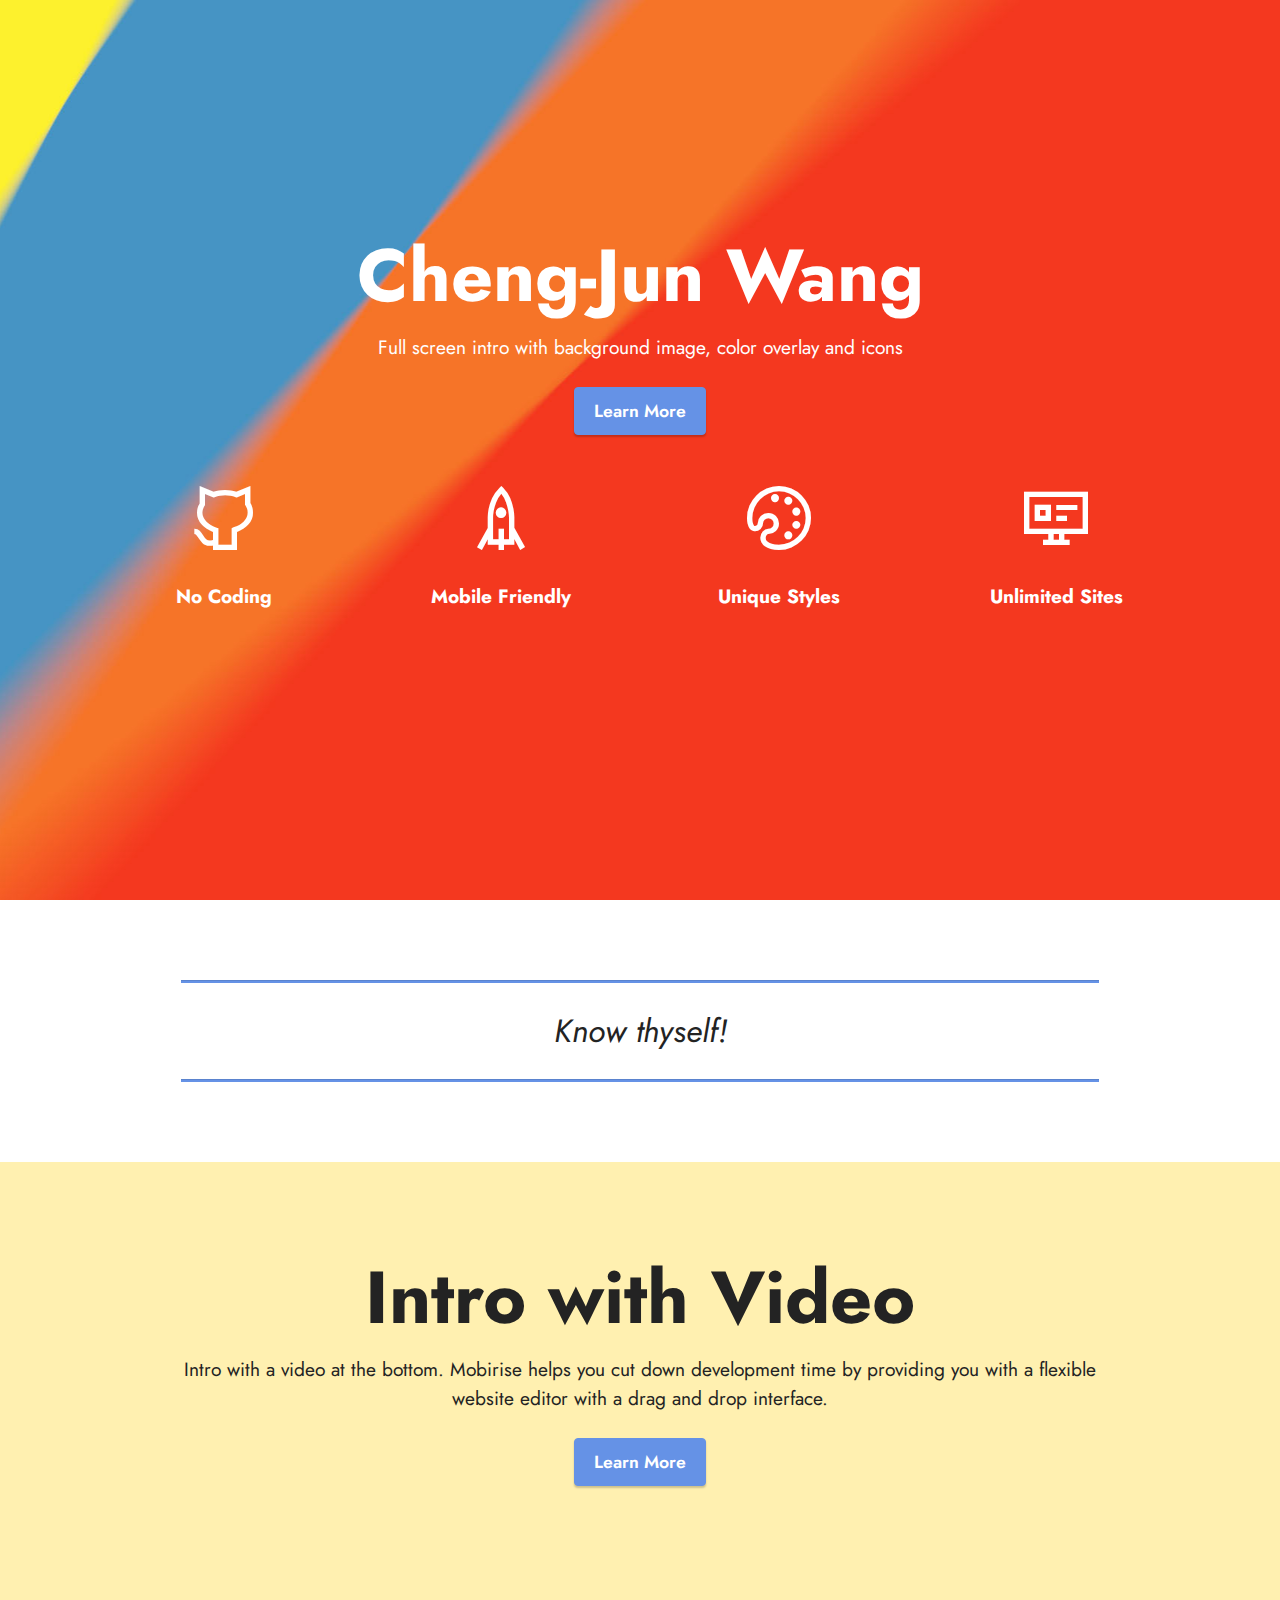
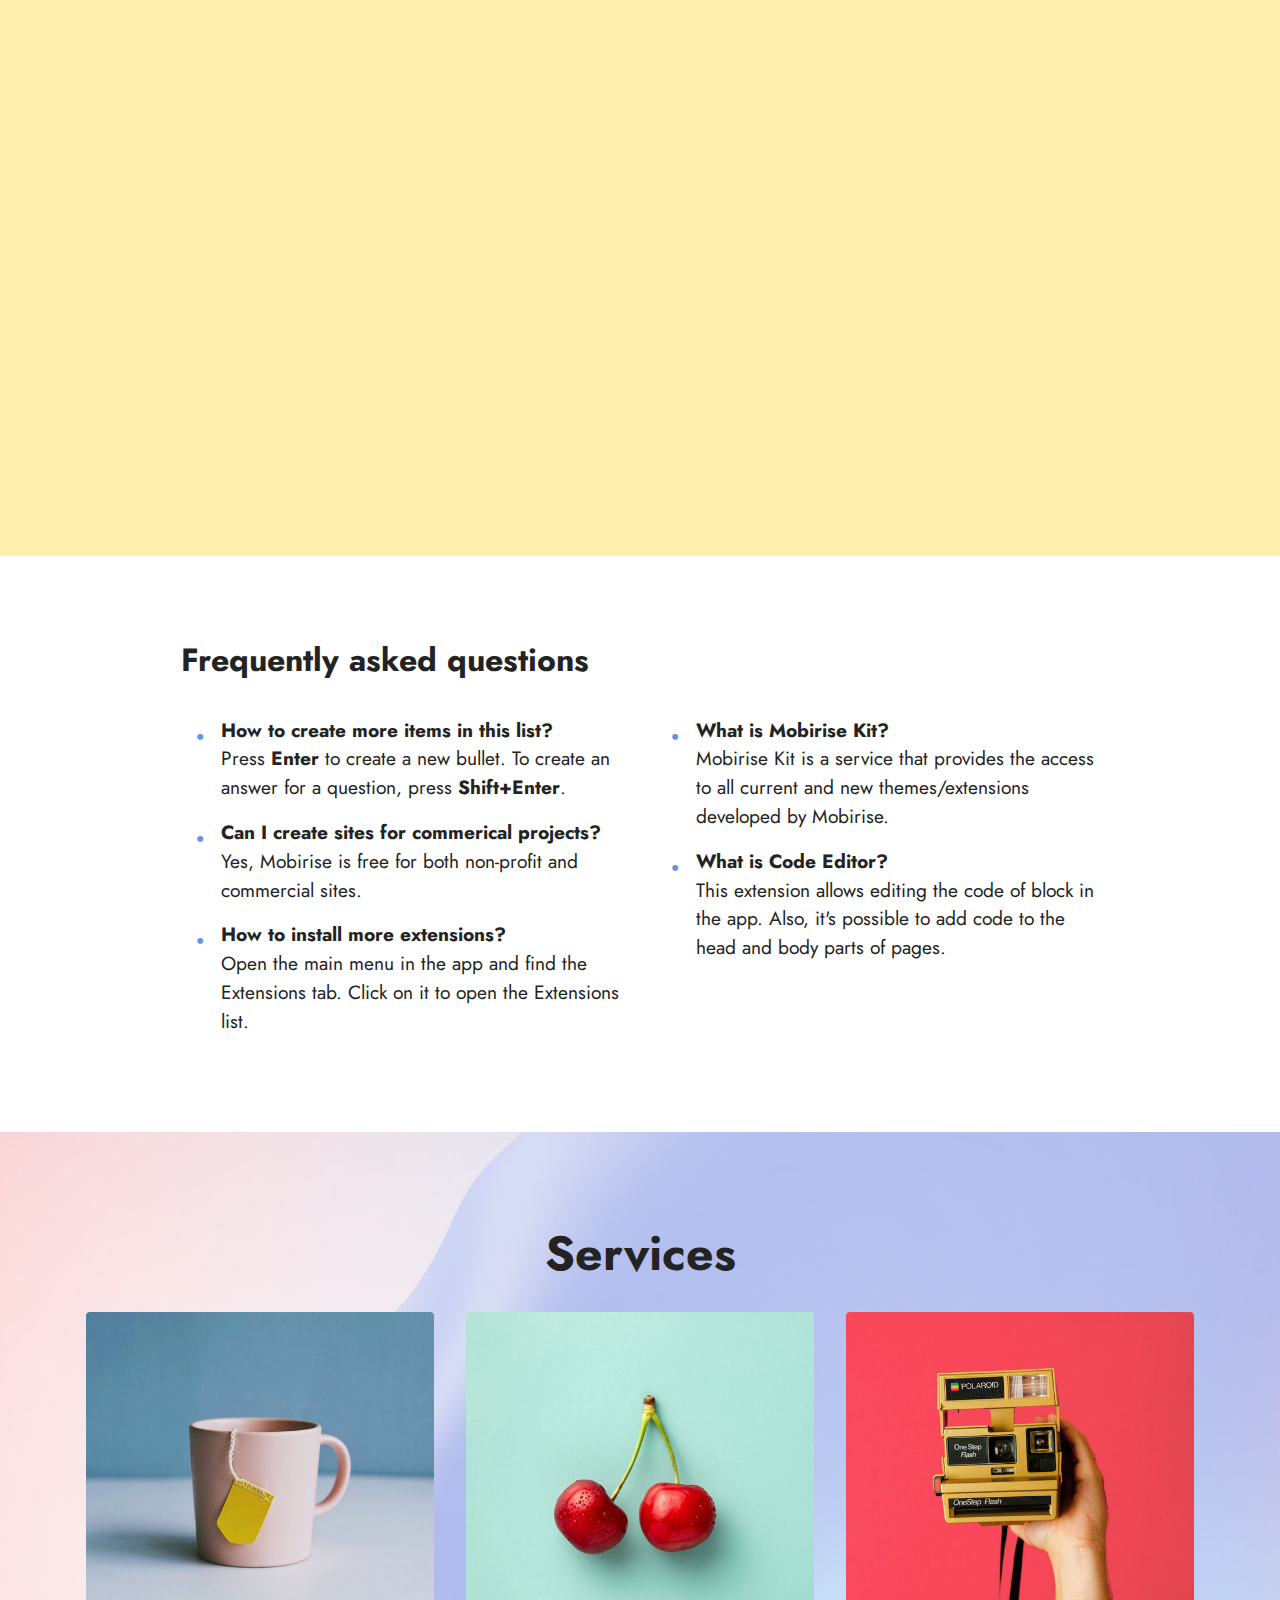
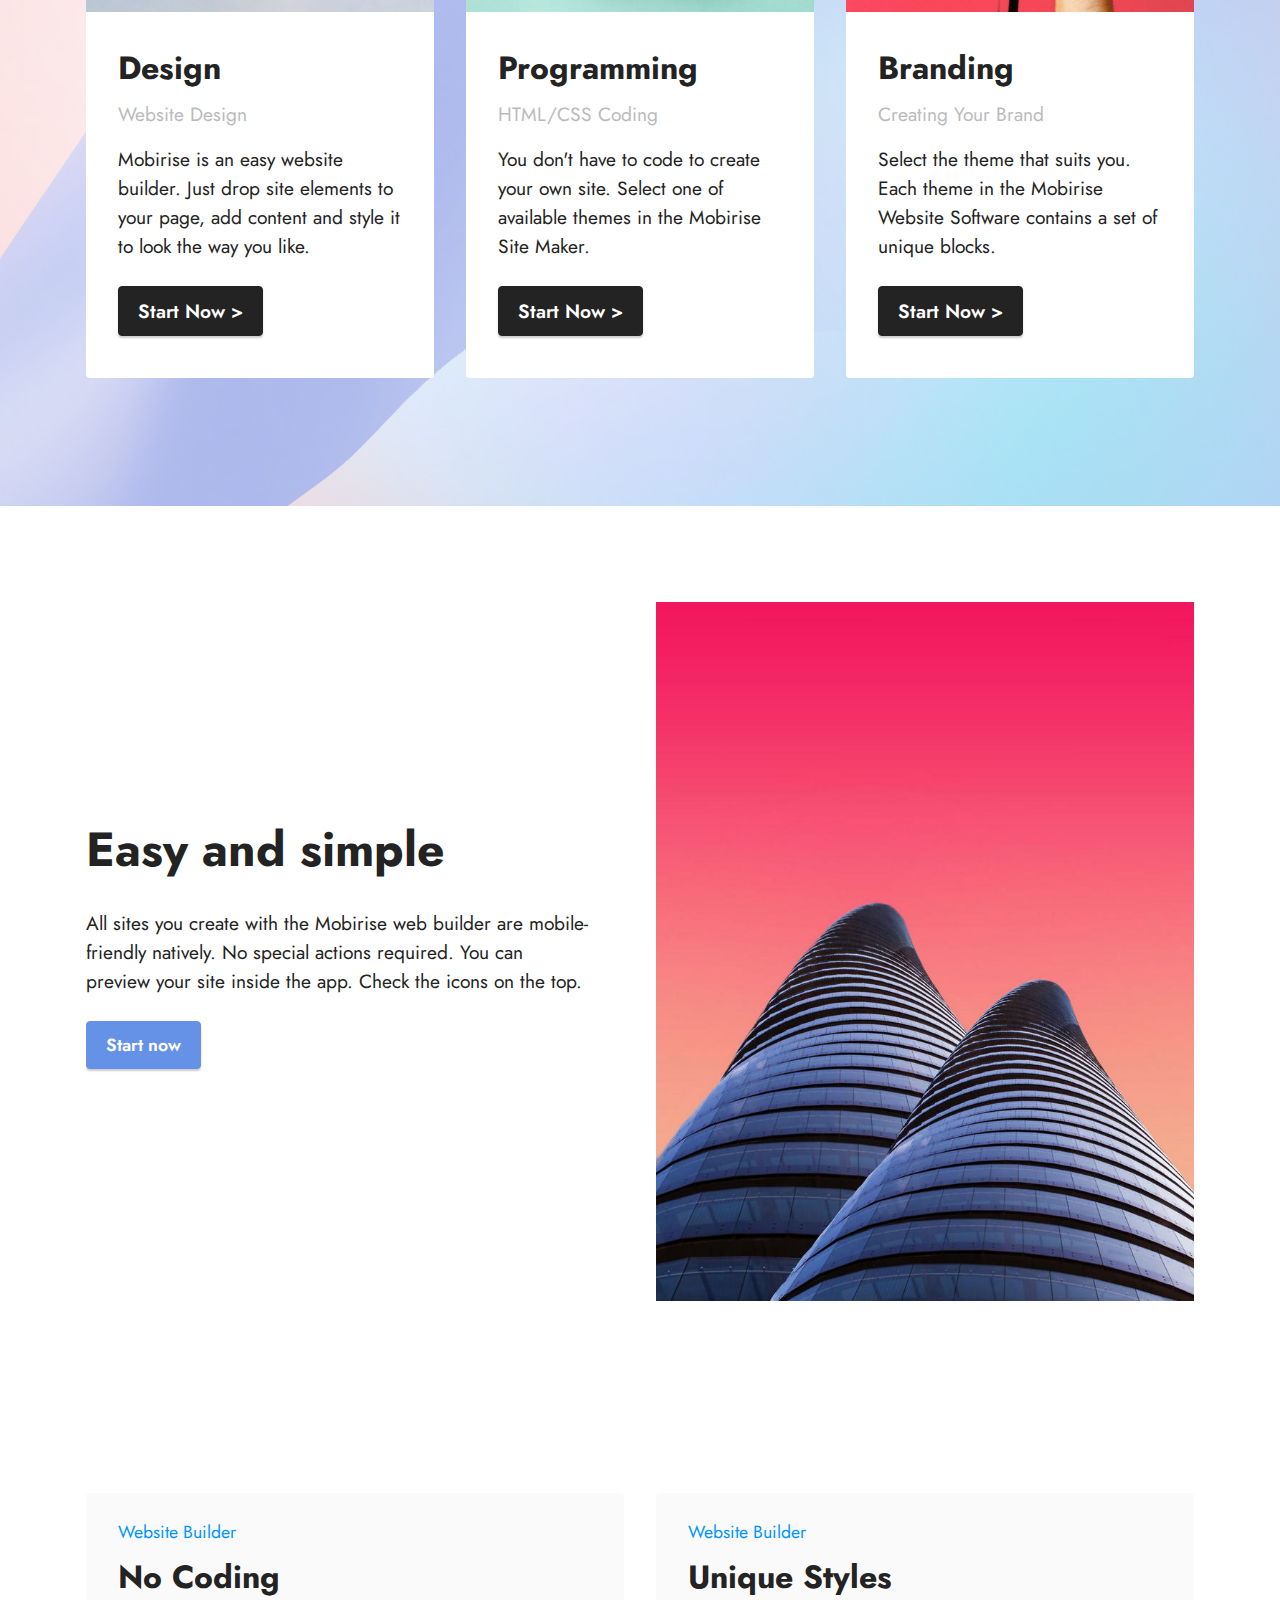
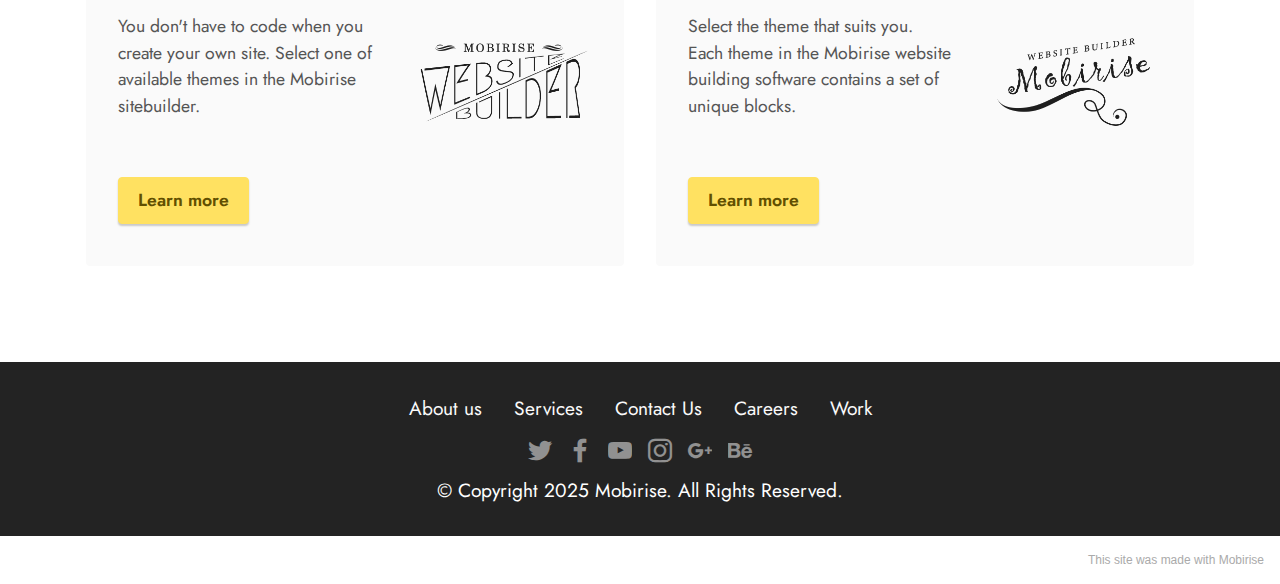
==== index.html @ a94886e3 "create github pages" ====
<!DOCTYPE html>
<html  >
<head>
  <!-- Site made with Mobirise Website Builder v5.3.5, https://mobirise.com -->
  <meta charset="UTF-8">
  <meta http-equiv="X-UA-Compatible" content="IE=edge">
  <meta name="generator" content="Mobirise v5.3.5, mobirise.com">
  <meta name="viewport" content="width=device-width, initial-scale=1, minimum-scale=1">
  <link rel="shortcut icon" href="assets/images/logo5.png" type="image/x-icon">
  <meta name="description" content="">
  
  
  <title>Home</title>
  <link rel="stylesheet" href="assets/web/assets/mobirise-icons2/mobirise2.css">
  <link rel="stylesheet" href="assets/tether/tether.min.css">
  <link rel="stylesheet" href="assets/bootstrap/css/bootstrap.min.css">
  <link rel="stylesheet" href="assets/bootstrap/css/bootstrap-grid.min.css">
  <link rel="stylesheet" href="assets/bootstrap/css/bootstrap-reboot.min.css">
  <link rel="stylesheet" href="assets/socicon/css/styles.css">
  <link rel="stylesheet" href="assets/theme/css/style.css">
  <link rel="preload" href="https://fonts.googleapis.com/css2?family=Jost:ital,wght@0,400;0,700;1,400;1,700&display=swap&display=swap" as="style" onload="this.onload=null;this.rel='stylesheet'">
  <noscript><link rel="stylesheet" href="https://fonts.googleapis.com/css2?family=Jost:ital,wght@0,400;0,700;1,400;1,700&display=swap&display=swap"></noscript>
  <link rel="preload" as="style" href="assets/mobirise/css/mbr-additional.css"><link rel="stylesheet" href="assets/mobirise/css/mbr-additional.css" type="text/css">
  
  
  
  
</head>
<body>
  
  <section class="header19 cid-sxfXjKoYJS mbr-fullscreen" id="header19-0">

    

    

    <div class="container">
        <div class="media-container">
            <div class="col-md-12 align-center">
                <h1 class="mbr-section-title mbr-white mbr-bold mbr-fonts-style mb-3 display-1">
                    Cheng-Jun Wang</h1>
                <p class="mbr-text mbr-white mbr-fonts-style display-7">
                    Full screen intro with background image, color overlay and icons
                </p>
                <div class="mbr-section-btn align-center"><a class="btn btn-primary display-4" href="https://mobiri.se/">Learn More</a></div>

                <div class="row justify-content-center">
                    <div class="col-12 col-md-6 col-lg-3">
                        <div class="card-wrapper">
                            <div class="card-box align-center">
                                <span class="mbr-iconfont mobi-mbri-github mobi-mbri"></span>
                                <h4 class="card-title align-center mbr-black mbr-fonts-style display-7">
                                    <strong>No Coding</strong>
                                </h4>
                            </div>
                        </div>
                    </div>
                    <div class="col-12 col-md-6 col-lg-3">
                        <div class="card-wrapper">
                            <div class="card-box align-center">
                                <span class="mbr-iconfont mobi-mbri-rocket mobi-mbri"></span>
                                <h4 class="card-title align-center mbr-black mbr-fonts-style display-7">
                                    <strong>Mobile Friendly</strong>
                                </h4>
                            </div>
                        </div>
                    </div>
                    <div class="col-12 col-md-6 col-lg-3">
                        <div class="card-wrapper">
                            <div class="card-box align-center">
                                <span class="mbr-iconfont mobi-mbri-change-style mobi-mbri"></span>
                                <h4 class="card-title align-center mbr-black mbr-fonts-style display-7">
                                    <strong>Unique Styles</strong>
                                </h4>
                            </div>
                        </div>
                    </div>
                    <div class="col-12 col-md-6 col-lg-3">
                        <div class="card-wrapper">
                            <div class="card-box align-center">
                                <span class="mbr-iconfont mobi-mbri-sites mobi-mbri"></span>
                                <h4 class="card-title align-center mbr-black mbr-fonts-style display-7">
                                    <strong>Unlimited Sites</strong>
                                </h4>
                            </div>
                        </div>
                    </div>
                </div>
            </div>
        </div>
    </div>
</section>

<section class="content6 cid-sxfXqEAhwR" id="content6-4">
    
    <div class="container">
        <div class="row justify-content-center">
            <div class="col-md-12 col-lg-10">
                <hr class="line">
                <p class="mbr-text align-center mbr-fonts-style my-4 display-5"><em>Know thyself!</em></p>
                <hr class="line">
            </div>
        </div>
    </div>
</section>

<section class="header16 cid-sxn0oeUorT" id="header16-8">

    

    

    <div class="container">
        <div class="row justify-content-center">
            <div class="col-12 col-lg-10">
                <h1 class="mbr-section-title mbr-fonts-style mb-3 display-1">
                    <strong>Intro with Video</strong>
                </h1>
                <p class="mbr-text mbr-fonts-style display-7">
                    Intro with a video at the bottom. Mobirise helps you cut down development time by providing you with a flexible website editor with a drag and drop interface.</p>
                <div class="mbr-section-btn mt-3">
                    <a class="btn btn-primary display-4" href="https://mobiri.se">Learn More</a>
                </div>
                <div class="video-wrapper mt-4"><iframe class="mbr-embedded-video" src="https://www.youtube.com/embed/VA8PzkQa8d8?rel=0&amp;amp;showinfo=0&amp;autoplay=0&amp;loop=0" width="1280" height="720" frameborder="0" allowfullscreen></iframe></div>
            </div>
        </div>
    </div>
</section>

<section class="content13 cid-sxfXrxA1yJ" id="content13-5">
    
    
    <div class="container">
        <div class="row justify-content-center">
            <div class="col-md-12 col-lg-10">
                <h3 class="mbr-section-title mbr-fonts-style mb-4 display-5">
                    <strong>Frequently asked questions</strong>
                </h3>
            </div>
        </div>
        <div class="row justify-content-center">
            <div class="col-md-12 col-lg-10">
                <div class="row justify-content-center">
                    <div class="col-12 col-lg-6">
                        <ul class="list mbr-fonts-style display-7">
                            <li><strong>How to create more items in this list?</strong><br>Press <strong>Enter </strong>to create a new
                                bullet. To
                                create an answer for a question, press <strong>Shift+Enter</strong>.</li>
                            <li><strong>Can I create sites for commerical projects?</strong><br>Yes, Mobirise is free for both
                                non-profit
                                and commercial sites.</li>
                            <li><strong>How to install more extensions?</strong><br>Open the main menu in the app and find the
                                Extensions
                                tab. Click on it to open the Extensions list.</li>
                        </ul>
                    </div>
                    <div class="col-12 col-lg-6">
                        <ul class="list mbr-fonts-style display-7">
                            <li><strong>What is Mobirise Kit?
                                </strong><br>Mobirise Kit is a service that provides the access to all current and new
                                themes/extensions developed by Mobirise.&nbsp;</li>
                            <li><strong>What is Code Editor?<br></strong>This extension allows editing the code of block in the
                                app. Also,
                                it's possible to add code to the head and body parts of pages.</li>
                        </ul>
                    </div>
                </div>
            </div>
        </div>
    </div>
</section>

<section class="features4 cid-sxfXlbxTxq" id="features4-1">
    
    <div class="mbr-overlay"></div>
    <div class="container">
        <div class="mbr-section-head">
            <h4 class="mbr-section-title mbr-fonts-style align-center mb-0 display-2">
                <strong>Services</strong></h4>
            
        </div>
        <div class="row mt-4">
            <div class="item features-image сol-12 col-md-6 col-lg-4">
                <div class="item-wrapper">
                    <div class="item-img">
                        <img src="assets/images/product2.jpg" alt="" title="">
                    </div>
                    <div class="item-content">
                        <h5 class="item-title mbr-fonts-style display-5"><strong>Design</strong></h5>
                        <h6 class="item-subtitle mbr-fonts-style mt-1 display-7">Website Design</h6>
                        <p class="mbr-text mbr-fonts-style mt-3 display-7">Mobirise is an easy website builder. Just
                            drop site elements to your page, add content and style it to look the way you like.</p>
                    </div>
                    <div class="mbr-section-btn item-footer mt-2"><a href="" class="btn item-btn btn-black display-7" target="_blank">Start Now
                            &gt;</a></div>
                </div>
            </div>
            <div class="item features-image сol-12 col-md-6 col-lg-4">
                <div class="item-wrapper">
                    <div class="item-img">
                        <img src="assets/images/product3.jpg" alt="" title="">
                    </div>
                    <div class="item-content">
                        <h5 class="item-title mbr-fonts-style display-5"><strong>Programming</strong></h5>
                        <h6 class="item-subtitle mbr-fonts-style mt-1 display-7">
                            HTML/CSS Coding</h6>
                        <p class="mbr-text mbr-fonts-style mt-3 display-7">You don't have to code to create your own
                            site. Select one of available themes in the Mobirise Site Maker.</p>
                    </div>
                    <div class="mbr-section-btn item-footer mt-2"><a href="" class="btn item-btn btn-black display-7" target="_blank">Start Now
                            &gt;</a></div>
                </div>
            </div>
            <div class="item features-image сol-12 col-md-6 col-lg-4">
                <div class="item-wrapper">
                    <div class="item-img">
                        <img src="assets/images/product1.jpg" alt="" title="">
                    </div>
                    <div class="item-content">
                        <h5 class="item-title mbr-fonts-style display-5"><strong>Branding</strong></h5>
                        <h6 class="item-subtitle mbr-fonts-style mt-1 display-7">Creating Your Brand</h6>
                        <p class="mbr-text mbr-fonts-style mt-3 display-7">Select the theme that suits you. Each theme
                            in the Mobirise Website Software contains a set of unique blocks.<br></p>
                    </div>
                    <div class="mbr-section-btn item-footer mt-2"><a href="" class="btn item-btn btn-black display-7" target="_blank">Start Now
                            &gt;</a></div>
                </div>
            </div>

        </div>
    </div>
</section>

<section class="features18 cid-sxfXoypbJD" id="features19-3">

    

    
    <div class="container">
        <div class="row justify-content-center">
            <div class="card col-12 col-lg">
                <div class="card-wrapper">
                    <h6 class="card-title mbr-fonts-style mb-4 display-2">
                        <strong>Easy and simple</strong>
                    </h6>
                    <p class="mbr-text mbr-fonts-style display-7">
                        All sites you create with the Mobirise web builder are mobile-friendly natively. No special actions required. You can preview your site inside the app. Check the icons on the top.</p>
                    <div class="mbr-section-btn">
                        <a class="btn btn-primary display-4" href="https://mobiri.se">Start now</a>
                    </div>
                </div>
            </div>
            <div class="col-12 col-lg-6">
                <div class="image-wrapper">
                    <img src="assets/images/2.jpg" alt="Mobirise">
                </div>
            </div>
        </div>
    </div>
</section>

<section class="features4 cid-sxfXmHGV3B" id="features5-2">

    

    
    <div class="container">
        <div class="row">
            <div class="col-12 col-lg-6">
                <div class="card-wrapper">
                    <div class="row">
                        <div class="col-12 col-md-7">
                            <div class="text-wrapper">
                                <h6 class="card-subtitle mbr-fonts-style mb-2 display-4">
                                    Website Builder
                                </h6>
                                <h5 class="card-title mbr-fonts-style display-5">
                                    <strong>No Coding</strong>
                                </h5>
                                <p class="mbr-text mbr-fonts-style mb-5 display-4">You don't have to code when you create your own site. Select one of available themes in the Mobirise sitebuilder.</p>
                                <div class="mbr-section-btn">
                                    <a href="https://mobiri.se" class="btn btn-warning display-4">Learn more</a>
                                </div>
                            </div>
                        </div>
                        <div class="col-12 col-md-5">
                            <div class="img-wrapper">
                                <img src="assets/images/1.png" alt="Mobirise">
                            </div>
                        </div>
                    </div>
                </div>
            </div>
            <div class="col-12 col-lg-6">
                <div class="card-wrapper">
                    <div class="row">
                        <div class="col-12 col-md-7">
                            <div class="text-wrapper">
                                <h6 class="card-subtitle mbr-fonts-style mb-2 display-4">
                                    Website Builder
                                </h6>
                                <h5 class="card-title mbr-fonts-style display-5">
                                    <strong>Unique Styles</strong>
                                </h5>
                                <p class="mbr-text mbr-fonts-style mb-5 display-4">Select the theme that suits you. Each theme in the Mobirise website building software contains a set of unique blocks.</p>
                                <div class="mbr-section-btn">
                                    <a href="https://mobiri.se" class="btn btn-warning display-4">Learn more</a>
                                </div>
                            </div>
                        </div>
                        <div class="col-12 col-md-5">
                            <div class="img-wrapper">
                                <img src="assets/images/3.png" alt="Mobirise">
                            </div>
                        </div>
                    </div>
                </div>
            </div>
        </div>
    </div>
</section>

<section class="footer3 cid-sxfXwJ2J0g" once="footers" id="footer3-7">

    

    

    <div class="container">
        <div class="media-container-row align-center mbr-white">
            <div class="row row-links">
                <ul class="foot-menu">
                    
                    
                    
                    
                    
                <li class="foot-menu-item mbr-fonts-style display-7">
                        <a class="text-white" href="#" target="_blank">About us</a>
                    </li><li class="foot-menu-item mbr-fonts-style display-7">
                        <a class="text-white" href="#" target="_blank">Services</a>
                    </li><li class="foot-menu-item mbr-fonts-style display-7">
                        <a class="text-white" href="#" target="_blank">Contact Us</a>
                    </li><li class="foot-menu-item mbr-fonts-style display-7">
                        <a class="text-white" href="#" target="_blank">Careers</a>
                    </li><li class="foot-menu-item mbr-fonts-style display-7">
                        <a class="text-white" href="#" target="_blank">Work</a>
                    </li></ul>
            </div>
            <div class="row social-row">
                <div class="social-list align-right pb-2">
                    
                    
                    
                    
                    
                    
                <div class="soc-item">
                        <a href="https://twitter.com/mobirise" target="_blank">
                            <span class="socicon-twitter socicon mbr-iconfont mbr-iconfont-social"></span>
                        </a>
                    </div><div class="soc-item">
                        <a href="https://www.facebook.com/pages/Mobirise/1616226671953247" target="_blank">
                            <span class="socicon-facebook socicon mbr-iconfont mbr-iconfont-social"></span>
                        </a>
                    </div><div class="soc-item">
                        <a href="https://www.youtube.com/c/mobirise" target="_blank">
                            <span class="socicon-youtube socicon mbr-iconfont mbr-iconfont-social"></span>
                        </a>
                    </div><div class="soc-item">
                        <a href="https://instagram.com/mobirise" target="_blank">
                            <span class="socicon-instagram socicon mbr-iconfont mbr-iconfont-social"></span>
                        </a>
                    </div><div class="soc-item">
                        <a href="https://plus.google.com/u/0/+Mobirise" target="_blank">
                            <span class="socicon-googleplus socicon mbr-iconfont mbr-iconfont-social"></span>
                        </a>
                    </div><div class="soc-item">
                        <a href="https://www.behance.net/Mobirise" target="_blank">
                            <span class="socicon-behance socicon mbr-iconfont mbr-iconfont-social"></span>
                        </a>
                    </div></div>
            </div>
            <div class="row row-copirayt">
                <p class="mbr-text mb-0 mbr-fonts-style mbr-white align-center display-7">
                    © Copyright 2025 Mobirise. All Rights Reserved.
                </p>
            </div>
        </div>
    </div>
</section><section style="background-color: #fff; font-family: -apple-system, BlinkMacSystemFont, 'Segoe UI', 'Roboto', 'Helvetica Neue', Arial, sans-serif; color:#aaa; font-size:12px; padding: 0; align-items: center; display: flex;"><a href="https://mobirise.site/z" style="flex: 1 1; height: 3rem; padding-left: 1rem;"></a><p style="flex: 0 0 auto; margin:0; padding-right:1rem;"><a href="https://mobirise.site/c" style="color:#aaa;">This</a> site was made with Mobirise</p></section><script src="assets/web/assets/jquery/jquery.min.js"></script>  <script src="assets/popper/popper.min.js"></script>  <script src="assets/tether/tether.min.js"></script>  <script src="assets/bootstrap/js/bootstrap.min.js"></script>  <script src="assets/smoothscroll/smooth-scroll.js"></script>  <script src="assets/vimeoplayer/jquery.mb.vimeo_player.js"></script>  <script src="assets/playervimeo/vimeo_player.js"></script>  <script src="assets/theme/js/script.js"></script>  
  
  
</body>
</html>
---- assets/web/assets/mobirise-icons2/mobirise2.css ----
@font-face {
  font-family: 'Moririse2';
  font-display: swap;
  src:  url('mobirise2.eot?f2bix4');
  src:  url('mobirise2.eot?f2bix4#iefix') format('embedded-opentype'),
    url('mobirise2.ttf?f2bix4') format('truetype'),
    url('mobirise2.woff?f2bix4') format('woff'),
    url('mobirise2.svg?f2bix4#mobirise2') format('svg');
  font-weight: normal;
  font-style: normal;
}

[class^="mobi-"], [class*=" mobi-"] {
  /* use !important to prevent issues with browser extensions that change fonts */
  font-family: 'Moririse2' !important;
  speak: none;
  font-style: normal;
  font-weight: normal;
  font-variant: normal;
  text-transform: none;
  line-height: 1;

  /* Better Font Rendering =========== */
  -webkit-font-smoothing: antialiased;
  -moz-osx-font-smoothing: grayscale;
}

.mobi-mbri-add-submenu:before {
  content: "\e900";
}
.mobi-mbri-alert:before {
  content: "\e901";
}
.mobi-mbri-align-center:before {
  content: "\e902";
}
.mobi-mbri-align-justify:before {
  content: "\e903";
}
.mobi-mbri-align-left:before {
  content: "\e904";
}
.mobi-mbri-align-right:before {
  content: "\e905";
}
.mobi-mbri-android:before {
  content: "\e906";
}
.mobi-mbri-apple:before {
  content: "\e907";
}
.mobi-mbri-arrow-down:before {
  content: "\e908";
}
.mobi-mbri-arrow-next:before {
  content: "\e909";
}
.mobi-mbri-arrow-prev:before {
  content: "\e90a";
}
.mobi-mbri-arrow-up:before {
  content: "\e90b";
}
.mobi-mbri-bold:before {
  content: "\e90c";
}
.mobi-mbri-bookmark:before {
  content: "\e90d";
}
.mobi-mbri-bootstrap:before {
  content: "\e90e";
}
.mobi-mbri-briefcase:before {
  content: "\e90f";
}
.mobi-mbri-browse:before {
  content: "\e910";
}
.mobi-mbri-bulleted-list:before {
  content: "\e911";
}
.mobi-mbri-calendar:before {
  content: "\e912";
}
.mobi-mbri-camera:before {
  content: "\e913";
}
.mobi-mbri-cart-add:before {
  content: "\e914";
}
.mobi-mbri-cart-full:before {
  content: "\e915";
}
.mobi-mbri-cash:before {
  content: "\e916";
}
.mobi-mbri-change-style:before {
  content: "\e917";
}
.mobi-mbri-chat:before {
  content: "\e918";
}
.mobi-mbri-clock:before {
  content: "\e919";
}
.mobi-mbri-close:before {
  content: "\e91a";
}
.mobi-mbri-cloud:before {
  content: "\e91b";
}
.mobi-mbri-code:before {
  content: "\e91c";
}
.mobi-mbri-contact-form:before {
  content: "\e91d";
}
.mobi-mbri-credit-card:before {
  content: "\e91e";
}
.mobi-mbri-cursor-click:before {
  content: "\e91f";
}
.mobi-mbri-cust-feedback:before {
  content: "\e920";
}
.mobi-mbri-database:before {
  content: "\e921";
}
.mobi-mbri-delivery:before {
  content: "\e922";
}
.mobi-mbri-desktop:before {
  content: "\e923";
}
.mobi-mbri-devices:before {
  content: "\e924";
}
.mobi-mbri-down:before {
  content: "\e925";
}
.mobi-mbri-download-2:before {
  content: "\e926";
}
.mobi-mbri-download:before {
  content: "\e927";
}
.mobi-mbri-drag-n-drop-2:before {
  content: "\e928";
}
.mobi-mbri-drag-n-drop:before {
  content: "\e929";
}
.mobi-mbri-edit-2:before {
  content: "\e92a";
}
.mobi-mbri-edit:before {
  content: "\e92b";
}
.mobi-mbri-error:before {
  content: "\e92c";
}
.mobi-mbri-extension:before {
  content: "\e92d";
}
.mobi-mbri-features:before {
  content: "\e92e";
}
.mobi-mbri-file:before {
  content: "\e92f";
}
.mobi-mbri-flag:before {
  content: "\e930";
}
.mobi-mbri-folder:before {
  content: "\e931";
}
.mobi-mbri-gift:before {
  content: "\e932";
}
.mobi-mbri-github:before {
  content: "\e933";
}
.mobi-mbri-globe-2:before {
  content: "\e934";
}
.mobi-mbri-globe:before {
  content: "\e935";
}
.mobi-mbri-growing-chart:before {
  content: "\e936";
}
.mobi-mbri-hearth:before {
  content: "\e937";
}
.mobi-mbri-help:before {
  content: "\e938";
}
.mobi-mbri-home:before {
  content: "\e939";
}
.mobi-mbri-hot-cup:before {
  content: "\e93a";
}
.mobi-mbri-idea:before {
  content: "\e93b";
}
.mobi-mbri-image-gallery:before {
  content: "\e93c";
}
.mobi-mbri-image-slider:before {
  content: "\e93d";
}
.mobi-mbri-info:before {
  content: "\e93e";
}
.mobi-mbri-italic:before {
  content: "\e93f";
}
.mobi-mbri-key:before {
  content: "\e940";
}
.mobi-mbri-laptop:before {
  content: "\e941";
}
.mobi-mbri-layers:before {
  content: "\e942";
}
.mobi-mbri-left-right:before {
  content: "\e943";
}
.mobi-mbri-left:before {
  content: "\e944";
}
.mobi-mbri-letter:before {
  content: "\e945";
}
.mobi-mbri-like:before {
  content: "\e946";
}
.mobi-mbri-link:before {
  content: "\e947";
}
.mobi-mbri-lock:before {
  content: "\e948";
}
.mobi-mbri-login:before {
  content: "\e949";
}
.mobi-mbri-logout:before {
  content: "\e94a";
}
.mobi-mbri-magic-stick:before {
  content: "\e94b";
}
.mobi-mbri-map-pin:before {
  content: "\e94c";
}
.mobi-mbri-menu:before {
  content: "\e94d";
}
.mobi-mbri-mobile-2:before {
  content: "\e94e";
}
.mobi-mbri-mobile-horizontal:before {
  content: "\e94f";
}
.mobi-mbri-mobile:before {
  content: "\e950";
}
.mobi-mbri-mobirise:before {
  content: "\e951";
}
.mobi-mbri-more-horizontal:before {
  content: "\e952";
}
.mobi-mbri-more-vertical:before {
  content: "\e953";
}
.mobi-mbri-music:before {
  content: "\e954";
}
.mobi-mbri-new-file:before {
  content: "\e955";
}
.mobi-mbri-numbered-list:before {
  content: "\e956";
}
.mobi-mbri-opened-folder:before {
  content: "\e957";
}
.mobi-mbri-pages:before {
  content: "\e958";
}
.mobi-mbri-paper-plane:before {
  content: "\e959";
}
.mobi-mbri-paperclip:before {
  content: "\e95a";
}
.mobi-mbri-phone:before {
  content: "\e95b";
}
.mobi-mbri-photo:before {
  content: "\e95c";
}
.mobi-mbri-photos:before {
  content: "\e95d";
}
.mobi-mbri-pin:before {
  content: "\e95e";
}
.mobi-mbri-play:before {
  content: "\e95f";
}
.mobi-mbri-plus:before {
  content: "\e960";
}
.mobi-mbri-preview:before {
  content: "\e961";
}
.mobi-mbri-print:before {
  content: "\e962";
}
.mobi-mbri-protect:before {
  content: "\e963";
}
.mobi-mbri-question:before {
  content: "\e964";
}
.mobi-mbri-quote-left:before {
  content: "\e965";
}
.mobi-mbri-quote-right:before {
  content: "\e966";
}
.mobi-mbri-redo:before {
  content: "\e967";
}
.mobi-mbri-refresh:before {
  content: "\e968";
}
.mobi-mbri-responsive-2:before {
  content: "\e969";
}
.mobi-mbri-responsive:before {
  content: "\e96a";
}
.mobi-mbri-right:before {
  content: "\e96b";
}
.mobi-mbri-rocket:before {
  content: "\e96c";
}
.mobi-mbri-sad-face:before {
  content: "\e96d";
}
.mobi-mbri-sale:before {
  content: "\e96e";
}
.mobi-mbri-save:before {
  content: "\e96f";
}
.mobi-mbri-search:before {
  content: "\e970";
}
.mobi-mbri-setting-2:before {
  content: "\e971";
}
.mobi-mbri-setting-3:before {
  content: "\e972";
}
.mobi-mbri-setting:before {
  content: "\e973";
}
.mobi-mbri-share:before {
  content: "\e974";
}
.mobi-mbri-shopping-bag:before {
  content: "\e975";
}
.mobi-mbri-shopping-basket:before {
  content: "\e976";
}
.mobi-mbri-shopping-cart:before {
  content: "\e977";
}
.mobi-mbri-sites:before {
  content: "\e978";
}
.mobi-mbri-smile-face:before {
  content: "\e979";
}
.mobi-mbri-speed:before {
  content: "\e97a";
}
.mobi-mbri-star:before {
  content: "\e97b";
}
.mobi-mbri-success:before {
  content: "\e97c";
}
.mobi-mbri-sun:before {
  content: "\e97d";
}
.mobi-mbri-sun2:before {
  content: "\e97e";
}
.mobi-mbri-tablet-vertical:before {
  content: "\e97f";
}
.mobi-mbri-tablet:before {
  content: "\e980";
}
.mobi-mbri-target:before {
  content: "\e981";
}
.mobi-mbri-timer:before {
  content: "\e982";
}
.mobi-mbri-to-ftp:before {
  content: "\e983";
}
.mobi-mbri-to-local-drive:before {
  content: "\e984";
}
.mobi-mbri-touch-swipe:before {
  content: "\e985";
}
.mobi-mbri-touch:before {
  content: "\e986";
}
.mobi-mbri-trash:before {
  content: "\e987";
}
.mobi-mbri-underline:before {
  content: "\e988";
}
.mobi-mbri-undo:before {
  content: "\e989";
}
.mobi-mbri-unlink:before {
  content: "\e98a";
}
.mobi-mbri-unlock:before {
  content: "\e98b";
}
.mobi-mbri-up-down:before {
  content: "\e98c";
}
.mobi-mbri-up:before {
  content: "\e98d";
}
.mobi-mbri-update:before {
  content: "\e98e";
}
.mobi-mbri-upload-2:before {
  content: "\e98f";
}
.mobi-mbri-upload:before {
  content: "\e990";
}
.mobi-mbri-user-2:before {
  content: "\e991";
}
.mobi-mbri-user:before {
  content: "\e992";
}
.mobi-mbri-users:before {
  content: "\e993";
}
.mobi-mbri-video-play:before {
  content: "\e994";
}
.mobi-mbri-video:before {
  content: "\e995";
}
.mobi-mbri-watch:before {
  content: "\e996";
}
.mobi-mbri-website-theme-2:before {
  content: "\e997";
}
.mobi-mbri-website-theme:before {
  content: "\e998";
}
.mobi-mbri-wifi:before {
  content: "\e999";
}
.mobi-mbri-windows:before {
  content: "\e99a";
}
.mobi-mbri-zoom-in:before {
  content: "\e99b";
}
.mobi-mbri-zoom-out:before {
  content: "\e99c";
}
---- assets/socicon/css/styles.css ----
@charset "UTF-8";

@font-face {
  font-family: 'Socicon';
  src:  url('../fonts/socicon.eot');
  src:  url('../fonts/socicon.eot?#iefix') format('embedded-opentype'),
    url('../fonts/socicon.woff2') format('woff2'),
    url('../fonts/socicon.ttf') format('truetype'),
    url('../fonts/socicon.woff') format('woff'),
    url('../fonts/socicon.svg#socicon') format('svg');
  font-weight: normal;
  font-style: normal;
  font-display: swap;
}

[data-icon]:before {
  font-family: "socicon" !important;
  content: attr(data-icon);
  font-style: normal !important;
  font-weight: normal !important;
  font-variant: normal !important;
  text-transform: none !important;
  speak: none;
  line-height: 1;
  -webkit-font-smoothing: antialiased;
  -moz-osx-font-smoothing: grayscale;
}

[class^="socicon-"], [class*=" socicon-"] {
  /* use !important to prevent issues with browser extensions that change fonts */
  font-family: 'Socicon' !important;
  speak: none;
  font-style: normal;
  font-weight: normal;
  font-variant: normal;
  text-transform: none;
  line-height: 1;

  /* Better Font Rendering =========== */
  -webkit-font-smoothing: antialiased;
  -moz-osx-font-smoothing: grayscale;
}

.socicon-eitaa:before {
  content: "\e97c";
}
.socicon-soroush:before {
  content: "\e97d";
}
.socicon-bale:before {
  content: "\e97e";
}
.socicon-zazzle:before {
  content: "\e97b";
}
.socicon-society6:before {
  content: "\e97a";
}
.socicon-redbubble:before {
  content: "\e979";
}
.socicon-avvo:before {
  content: "\e978";
}
.socicon-stitcher:before {
  content: "\e977";
}
.socicon-googlehangouts:before {
  content: "\e974";
}
.socicon-dlive:before {
  content: "\e975";
}
.socicon-vsco:before {
  content: "\e976";
}
.socicon-flipboard:before {
  content: "\e973";
}
.socicon-ubuntu:before {
  content: "\e958";
}
.socicon-artstation:before {
  content: "\e959";
}
.socicon-invision:before {
  content: "\e95a";
}
.socicon-torial:before {
  content: "\e95b";
}
.socicon-collectorz:before {
  content: "\e95c";
}
.socicon-seenthis:before {
  content: "\e95d";
}
.socicon-googleplaymusic:before {
  content: "\e95e";
}
.socicon-debian:before {
  content: "\e95f";
}
.socicon-filmfreeway:before {
  content: "\e960";
}
.socicon-gnome:before {
  content: "\e961";
}
.socicon-itchio:before {
  content: "\e962";
}
.socicon-jamendo:before {
  content: "\e963";
}
.socicon-mix:before {
  content: "\e964";
}
.socicon-sharepoint:before {
  content: "\e965";
}
.socicon-tinder:before {
  content: "\e966";
}
.socicon-windguru:before {
  content: "\e967";
}
.socicon-cdbaby:before {
  content: "\e968";
}
.socicon-elementaryos:before {
  content: "\e969";
}
.socicon-stage32:before {
  content: "\e96a";
}
.socicon-tiktok:before {
  content: "\e96b";
}
.socicon-gitter:before {
  content: "\e96c";
}
.socicon-letterboxd:before {
  content: "\e96d";
}
.socicon-threema:before {
  content: "\e96e";
}
.socicon-splice:before {
  content: "\e96f";
}
.socicon-metapop:before {
  content: "\e970";
}
.socicon-naver:before {
  content: "\e971";
}
.socicon-remote:before {
  content: "\e972";
}
.socicon-internet:before {
  content: "\e957";
}
.socicon-moddb:before {
  content: "\e94b";
}
.socicon-indiedb:before {
  content: "\e94c";
}
.socicon-traxsource:before {
  content: "\e94d";
}
.socicon-gamefor:before {
  content: "\e94e";
}
.socicon-pixiv:before {
  content: "\e94f";
}
.socicon-myanimelist:before {
  content: "\e950";
}
.socicon-blackberry:before {
  content: "\e951";
}
.socicon-wickr:before {
  content: "\e952";
}
.socicon-spip:before {
  content: "\e953";
}
.socicon-napster:before {
  content: "\e954";
}
.socicon-beatport:before {
  content: "\e955";
}
.socicon-hackerone:before {
  content: "\e956";
}
.socicon-hackernews:before {
  content: "\e946";
}
.socicon-smashwords:before {
  content: "\e947";
}
.socicon-kobo:before {
  content: "\e948";
}
.socicon-bookbub:before {
  content: "\e949";
}
.socicon-mailru:before {
  content: "\e94a";
}
.socicon-gitlab:before {
  content: "\e945";
}
.socicon-instructables:before {
  content: "\e944";
}
.socicon-portfolio:before {
  content: "\e943";
}
.socicon-codered:before {
  content: "\e940";
}
.socicon-origin:before {
  content: "\e941";
}
.socicon-nextdoor:before {
  content: "\e942";
}
.socicon-udemy:before {
  content: "\e93f";
}
.socicon-livemaster:before {
  content: "\e93e";
}
.socicon-crunchbase:before {
  content: "\e93b";
}
.socicon-homefy:before {
  content: "\e93c";
}
.socicon-calendly:before {
  content: "\e93d";
}
.socicon-realtor:before {
  content: "\e90f";
}
.socicon-tidal:before {
  content: "\e910";
}
.socicon-qobuz:before {
  content: "\e911";
}
.socicon-natgeo:before {
  content: "\e912";
}
.socicon-mastodon:before {
  content: "\e913";
}
.socicon-unsplash:before {
  content: "\e914";
}
.socicon-homeadvisor:before {
  content: "\e915";
}
.socicon-angieslist:before {
  content: "\e916";
}
.socicon-codepen:before {
  content: "\e917";
}
.socicon-slack:before {
  content: "\e918";
}
.socicon-openaigym:before {
  content: "\e919";
}
.socicon-logmein:before {
  content: "\e91a";
}
.socicon-fiverr:before {
  content: "\e91b";
}
.socicon-gotomeeting:before {
  content: "\e91c";
}
.socicon-aliexpress:before {
  content: "\e91d";
}
.socicon-guru:before {
  content: "\e91e";
}
.socicon-appstore:before {
  content: "\e91f";
}
.socicon-homes:before {
  content: "\e920";
}
.socicon-zoom:before {
  content: "\e921";
}
.socicon-alibaba:before {
  content: "\e922";
}
.socicon-craigslist:before {
  content: "\e923";
}
.socicon-wix:before {
  content: "\e924";
}
.socicon-redfin:before {
  content: "\e925";
}
.socicon-googlecalendar:before {
  content: "\e926";
}
.socicon-shopify:before {
  content: "\e927";
}
.socicon-freelancer:before {
  content: "\e928";
}
.socicon-seedrs:before {
  content: "\e929";
}
.socicon-bing:before {
  content: "\e92a";
}
.socicon-doodle:before {
  content: "\e92b";
}
.socicon-bonanza:before {
  content: "\e92c";
}
.socicon-squarespace:before {
  content: "\e92d";
}
.socicon-toptal:before {
  content: "\e92e";
}
.socicon-gust:before {
  content: "\e92f";
}
.socicon-ask:before {
  content: "\e930";
}
.socicon-trulia:before {
  content: "\e931";
}
.socicon-loomly:before {
  content: "\e932";
}
.socicon-ghost:before {
  content: "\e933";
}
.socicon-upwork:before {
  content: "\e934";
}
.socicon-fundable:before {
  content: "\e935";
}
.socicon-booking:before {
  content: "\e936";
}
.socicon-googlemaps:before {
  content: "\e937";
}
.socicon-zillow:before {
  content: "\e938";
}
.socicon-niconico:before {
  content: "\e939";
}
.socicon-toneden:before {
  content: "\e93a";
}
.socicon-augment:before {
  content: "\e908";
}
.socicon-bitbucket:before {
  content: "\e909";
}
.socicon-fyuse:before {
  content: "\e90a";
}
.socicon-yt-gaming:before {
  content: "\e90b";
}
.socicon-sketchfab:before {
  content: "\e90c";
}
.socicon-mobcrush:before {
  content: "\e90d";
}
.socicon-microsoft:before {
  content: "\e90e";
}
.socicon-pandora:before {
  content: "\e907";
}
.socicon-messenger:before {
  content: "\e906";
}
.socicon-gamewisp:before {
  content: "\e905";
}
.socicon-bloglovin:before {
  content: "\e904";
}
.socicon-tunein:before {
  content: "\e903";
}
.socicon-gamejolt:before {
  content: "\e901";
}
.socicon-trello:before {
  content: "\e902";
}
.socicon-spreadshirt:before {
  content: "\e900";
}
.socicon-500px:before {
  content: "\e000";
}
.socicon-8tracks:before {
  content: "\e001";
}
.socicon-airbnb:before {
  content: "\e002";
}
.socicon-alliance:before {
  content: "\e003";
}
.socicon-amazon:before {
  content: "\e004";
}
.socicon-amplement:before {
  content: "\e005";
}
.socicon-android:before {
  content: "\e006";
}
.socicon-angellist:before {
  content: "\e007";
}
.socicon-apple:before {
  content: "\e008";
}
.socicon-appnet:before {
  content: "\e009";
}
.socicon-baidu:before {
  content: "\e00a";
}
.socicon-bandcamp:before {
  content: "\e00b";
}
.socicon-battlenet:before {
  content: "\e00c";
}
.socicon-mixer:before {
  content: "\e00d";
}
.socicon-bebee:before {
  content: "\e00e";
}
.socicon-bebo:before {
  content: "\e00f";
}
.socicon-behance:before {
  content: "\e010";
}
.socicon-blizzard:before {
  content: "\e011";
}
.socicon-blogger:before {
  content: "\e012";
}
.socicon-buffer:before {
  content: "\e013";
}
.socicon-chrome:before {
  content: "\e014";
}
.socicon-coderwall:before {
  content: "\e015";
}
.socicon-curse:before {
  content: "\e016";
}
.socicon-dailymotion:before {
  content: "\e017";
}
.socicon-deezer:before {
  content: "\e018";
}
.socicon-delicious:before {
  content: "\e019";
}
.socicon-deviantart:before {
  content: "\e01a";
}
.socicon-diablo:before {
  content: "\e01b";
}
.socicon-digg:before {
  content: "\e01c";
}
.socicon-discord:before {
  content: "\e01d";
}
.socicon-disqus:before {
  content: "\e01e";
}
.socicon-douban:before {
  content: "\e01f";
}
.socicon-draugiem:before {
  content: "\e020";
}
.socicon-dribbble:before {
  content: "\e021";
}
.socicon-drupal:before {
  content: "\e022";
}
.socicon-ebay:before {
  content: "\e023";
}
.socicon-ello:before {
  content: "\e024";
}
.socicon-endomodo:before {
  content: "\e025";
}
.socicon-envato:before {
  content: "\e026";
}
.socicon-etsy:before {
  content: "\e027";
}
.socicon-facebook:before {
  content: "\e028";
}
.socicon-feedburner:before {
  content: "\e029";
}
.socicon-filmweb:before {
  content: "\e02a";
}
.socicon-firefox:before {
  content: "\e02b";
}
.socicon-flattr:before {
  content: "\e02c";
}
.socicon-flickr:before {
  content: "\e02d";
}
.socicon-formulr:before {
  content: "\e02e";
}
.socicon-forrst:before {
  content: "\e02f";
}
.socicon-foursquare:before {
  content: "\e030";
}
.socicon-friendfeed:before {
  content: "\e031";
}
.socicon-github:before {
  content: "\e032";
}
.socicon-goodreads:before {
  content: "\e033";
}
.socicon-google:before {
  content: "\e034";
}
.socicon-googlescholar:before {
  content: "\e035";
}
.socicon-googlegroups:before {
  content: "\e036";
}
.socicon-googlephotos:before {
  content: "\e037";
}
.socicon-googleplus:before {
  content: "\e038";
}
.socicon-grooveshark:before {
  content: "\e039";
}
.socicon-hackerrank:before {
  content: "\e03a";
}
.socicon-hearthstone:before {
  content: "\e03b";
}
.socicon-hellocoton:before {
  content: "\e03c";
}
.socicon-heroes:before {
  content: "\e03d";
}
.socicon-smashcast:before {
  content: "\e03e";
}
.socicon-horde:before {
  content: "\e03f";
}
.socicon-houzz:before {
  content: "\e040";
}
.socicon-icq:before {
  content: "\e041";
}
.socicon-identica:before {
  content: "\e042";
}
.socicon-imdb:before {
  content: "\e043";
}
.socicon-instagram:before {
  content: "\e044";
}
.socicon-issuu:before {
  content: "\e045";
}
.socicon-istock:before {
  content: "\e046";
}
.socicon-itunes:before {
  content: "\e047";
}
.socicon-keybase:before {
  content: "\e048";
}
.socicon-lanyrd:before {
  content: "\e049";
}
.socicon-lastfm:before {
  content: "\e04a";
}
.socicon-line:before {
  content: "\e04b";
}
.socicon-linkedin:before {
  content: "\e04c";
}
.socicon-livejournal:before {
  content: "\e04d";
}
.socicon-lyft:before {
  content: "\e04e";
}
.socicon-macos:before {
  content: "\e04f";
}
.socicon-mail:before {
  content: "\e050";
}
.socicon-medium:before {
  content: "\e051";
}
.socicon-meetup:before {
  content: "\e052";
}
.socicon-mixcloud:before {
  content: "\e053";
}
.socicon-modelmayhem:before {
  content: "\e054";
}
.socicon-mumble:before {
  content: "\e055";
}
.socicon-myspace:before {
  content: "\e056";
}
.socicon-newsvine:before {
  content: "\e057";
}
.socicon-nintendo:before {
  content: "\e058";
}
.socicon-npm:before {
  content: "\e059";
}
.socicon-odnoklassniki:before {
  content: "\e05a";
}
.socicon-openid:before {
  content: "\e05b";
}
.socicon-opera:before {
  content: "\e05c";
}
.socicon-outlook:before {
  content: "\e05d";
}
.socicon-overwatch:before {
  content: "\e05e";
}
.socicon-patreon:before {
  content: "\e05f";
}
.socicon-paypal:before {
  content: "\e060";
}
.socicon-periscope:before {
  content: "\e061";
}
.socicon-persona:before {
  content: "\e062";
}
.socicon-pinterest:before {
  content: "\e063";
}
.socicon-play:before {
  content: "\e064";
}
.socicon-player:before {
  content: "\e065";
}
.socicon-playstation:before {
  content: "\e066";
}
.socicon-pocket:before {
  content: "\e067";
}
.socicon-qq:before {
  content: "\e068";
}
.socicon-quora:before {
  content: "\e069";
}
.socicon-raidcall:before {
  content: "\e06a";
}
.socicon-ravelry:before {
  content: "\e06b";
}
.socicon-reddit:before {
  content: "\e06c";
}
.socicon-renren:before {
  content: "\e06d";
}
.socicon-researchgate:before {
  content: "\e06e";
}
.socicon-residentadvisor:before {
  content: "\e06f";
}
.socicon-reverbnation:before {
  content: "\e070";
}
.socicon-rss:before {
  content: "\e071";
}
.socicon-sharethis:before {
  content: "\e072";
}
.socicon-skype:before {
  content: "\e073";
}
.socicon-slideshare:before {
  content: "\e074";
}
.socicon-smugmug:before {
  content: "\e075";
}
.socicon-snapchat:before {
  content: "\e076";
}
.socicon-songkick:before {
  content: "\e077";
}
.socicon-soundcloud:before {
  content: "\e078";
}
.socicon-spotify:before {
  content: "\e079";
}
.socicon-stackexchange:before {
  content: "\e07a";
}
.socicon-stackoverflow:before {
  content: "\e07b";
}
.socicon-starcraft:before {
  content: "\e07c";
}
.socicon-stayfriends:before {
  content: "\e07d";
}
.socicon-steam:before {
  content: "\e07e";
}
.socicon-storehouse:before {
  content: "\e07f";
}
.socicon-strava:before {
  content: "\e080";
}
.socicon-streamjar:before {
  content: "\e081";
}
.socicon-stumbleupon:before {
  content: "\e082";
}
.socicon-swarm:before {
  content: "\e083";
}
.socicon-teamspeak:before {
  content: "\e084";
}
.socicon-teamviewer:before {
  content: "\e085";
}
.socicon-technorati:before {
  content: "\e086";
}
.socicon-telegram:before {
  content: "\e087";
}
.socicon-tripadvisor:before {
  content: "\e088";
}
.socicon-tripit:before {
  content: "\e089";
}
.socicon-triplej:before {
  content: "\e08a";
}
.socicon-tumblr:before {
  content: "\e08b";
}
.socicon-twitch:before {
  content: "\e08c";
}
.socicon-twitter:before {
  content: "\e08d";
}
.socicon-uber:before {
  content: "\e08e";
}
.socicon-ventrilo:before {
  content: "\e08f";
}
.socicon-viadeo:before {
  content: "\e090";
}
.socicon-viber:before {
  content: "\e091";
}
.socicon-viewbug:before {
  content: "\e092";
}
.socicon-vimeo:before {
  content: "\e093";
}
.socicon-vine:before {
  content: "\e094";
}
.socicon-vkontakte:before {
  content: "\e095";
}
.socicon-warcraft:before {
  content: "\e096";
}
.socicon-wechat:before {
  content: "\e097";
}
.socicon-weibo:before {
  content: "\e098";
}
.socicon-whatsapp:before {
  content: "\e099";
}
.socicon-wikipedia:before {
  content: "\e09a";
}
.socicon-windows:before {
  content: "\e09b";
}
.socicon-wordpress:before {
  content: "\e09c";
}
.socicon-wykop:before {
  content: "\e09d";
}
.socicon-xbox:before {
  content: "\e09e";
}
.socicon-xing:before {
  content: "\e09f";
}
.socicon-yahoo:before {
  content: "\e0a0";
}
.socicon-yammer:before {
  content: "\e0a1";
}
.socicon-yandex:before {
  content: "\e0a2";
}
.socicon-yelp:before {
  content: "\e0a3";
}
.socicon-younow:before {
  content: "\e0a4";
}
.socicon-youtube:before {
  content: "\e0a5";
}
.socicon-zapier:before {
  content: "\e0a6";
}
.socicon-zerply:before {
  content: "\e0a7";
}
.socicon-zomato:before {
  content: "\e0a8";
}
.socicon-zynga:before {
  content: "\e0a9";
}
---- assets/theme/css/style.css ----
@charset "UTF-8";
section {
  background-color: #ffffff;
}

body {
  font-style: normal;
  line-height: 1.5;
  font-weight: 400;
  color: #232323;
  position: relative;
}

section,
.container,
.container-fluid {
  position: relative;
  word-wrap: break-word;
}

a.mbr-iconfont:hover {
  text-decoration: none;
}

.article .lead p,
.article .lead ul,
.article .lead ol,
.article .lead pre,
.article .lead blockquote {
  margin-bottom: 0;
}

a {
  font-style: normal;
  font-weight: 400;
  cursor: pointer;
}
a, a:hover {
  text-decoration: none;
}

.mbr-section-title {
  font-style: normal;
  line-height: 1.3;
}

.mbr-section-subtitle {
  line-height: 1.3;
}

.mbr-text {
  font-style: normal;
  line-height: 1.7;
}

h1,
h2,
h3,
h4,
h5,
h6,
.display-1,
.display-2,
.display-4,
.display-5,
.display-7,
span,
p,
a {
  line-height: 1;
  word-break: break-word;
  word-wrap: break-word;
  font-weight: 400;
}

b,
strong {
  font-weight: bold;
}

input:-webkit-autofill, input:-webkit-autofill:hover, input:-webkit-autofill:focus, input:-webkit-autofill:active {
  transition-delay: 9999s;
  -webkit-transition-property: background-color, color;
  transition-property: background-color, color;
}

textarea[type=hidden] {
  display: none;
}

section {
  background-position: 50% 50%;
  background-repeat: no-repeat;
  background-size: cover;
}
section .mbr-background-video,
section .mbr-background-video-preview {
  position: absolute;
  bottom: 0;
  left: 0;
  right: 0;
  top: 0;
}

.hidden {
  visibility: hidden;
}

.mbr-z-index20 {
  z-index: 20;
}

/*! Base colors */
.mbr-white {
  color: #ffffff;
}

.mbr-black {
  color: #111111;
}

.mbr-bg-white {
  background-color: #ffffff;
}

.mbr-bg-black {
  background-color: #000000;
}

/*! Text-aligns */
.align-left {
  text-align: left;
}

.align-center {
  text-align: center;
}

.align-right {
  text-align: right;
}

/*! Font-weight  */
.mbr-light {
  font-weight: 300;
}

.mbr-regular {
  font-weight: 400;
}

.mbr-semibold {
  font-weight: 500;
}

.mbr-bold {
  font-weight: 700;
}

/*! Media  */
.media-content {
  flex-basis: 100%;
}

.media-container-row {
  display: flex;
  flex-direction: row;
  flex-wrap: wrap;
  justify-content: center;
  align-content: center;
  align-items: start;
}
.media-container-row .media-size-item {
  width: 400px;
}

.media-container-column {
  display: flex;
  flex-direction: column;
  flex-wrap: wrap;
  justify-content: center;
  align-content: center;
  align-items: stretch;
}
.media-container-column > * {
  width: 100%;
}

@media (min-width: 992px) {
  .media-container-row {
    flex-wrap: nowrap;
  }
}
figure {
  margin-bottom: 0;
  overflow: hidden;
}

figure[mbr-media-size] {
  transition: width 0.1s;
}

img,
iframe {
  display: block;
  width: 100%;
}

.card {
  background-color: transparent;
  border: none;
}

.card-box {
  width: 100%;
}

.card-img {
  text-align: center;
  flex-shrink: 0;
  -webkit-flex-shrink: 0;
}

.media {
  max-width: 100%;
  margin: 0 auto;
}

.mbr-figure {
  align-self: center;
}

.media-container > div {
  max-width: 100%;
}

.mbr-figure img,
.card-img img {
  width: 100%;
}

@media (max-width: 991px) {
  .media-size-item {
    width: auto !important;
  }

  .media {
    width: auto;
  }

  .mbr-figure {
    width: 100% !important;
  }
}
/*! Buttons */
.mbr-section-btn {
  margin-left: -0.6rem;
  margin-right: -0.6rem;
  font-size: 0;
}

.btn {
  font-weight: 600;
  border-width: 1px;
  font-style: normal;
  margin: 0.6rem 0.6rem;
  white-space: normal;
  transition: all 0.2s ease-in-out;
  display: inline-flex;
  align-items: center;
  justify-content: center;
  word-break: break-word;
}

.btn-sm {
  font-weight: 600;
  letter-spacing: 0px;
  transition: all 0.3s ease-in-out;
}

.btn-md {
  font-weight: 600;
  letter-spacing: 0px;
  transition: all 0.3s ease-in-out;
}

.btn-lg {
  font-weight: 600;
  letter-spacing: 0px;
  transition: all 0.3s ease-in-out;
}

.btn-form {
  margin: 0;
}
.btn-form:hover {
  cursor: pointer;
}

nav .mbr-section-btn {
  margin-left: 0rem;
  margin-right: 0rem;
}

/*! Btn icon margin */
.btn .mbr-iconfont,
.btn.btn-sm .mbr-iconfont {
  order: 1;
  cursor: pointer;
  margin-left: 0.5rem;
  vertical-align: sub;
}

.btn.btn-md .mbr-iconfont,
.btn.btn-md .mbr-iconfont {
  margin-left: 0.8rem;
}

.mbr-regular {
  font-weight: 400;
}

.mbr-semibold {
  font-weight: 500;
}

.mbr-bold {
  font-weight: 700;
}

[type=submit] {
  -webkit-appearance: none;
}

/*! Full-screen */
.mbr-fullscreen .mbr-overlay {
  min-height: 100vh;
}

.mbr-fullscreen {
  display: flex;
  display: -moz-flex;
  display: -ms-flex;
  display: -o-flex;
  align-items: center;
  min-height: 100vh;
  padding-top: 3rem;
  padding-bottom: 3rem;
}

/*! Map */
.map {
  height: 25rem;
  position: relative;
}
.map iframe {
  width: 100%;
  height: 100%;
}

/*! Scroll to top arrow */
.mbr-arrow-up {
  bottom: 25px;
  right: 90px;
  position: fixed;
  text-align: right;
  z-index: 5000;
  color: #ffffff;
  font-size: 22px;
}

.mbr-arrow-up a {
  background: rgba(0, 0, 0, 0.2);
  border-radius: 50%;
  color: #fff;
  display: inline-block;
  height: 60px;
  width: 60px;
  border: 2px solid #fff;
  outline-style: none !important;
  position: relative;
  text-decoration: none;
  transition: all 0.3s ease-in-out;
  cursor: pointer;
  text-align: center;
}
.mbr-arrow-up a:hover {
  background-color: rgba(0, 0, 0, 0.4);
}
.mbr-arrow-up a i {
  line-height: 60px;
}

.mbr-arrow-up-icon {
  display: block;
  color: #fff;
}

.mbr-arrow-up-icon::before {
  content: "›";
  display: inline-block;
  font-family: serif;
  font-size: 22px;
  line-height: 1;
  font-style: normal;
  position: relative;
  top: 6px;
  left: -4px;
  transform: rotate(-90deg);
}

/*! Arrow Down */
.mbr-arrow {
  position: absolute;
  bottom: 45px;
  left: 50%;
  width: 60px;
  height: 60px;
  cursor: pointer;
  background-color: rgba(80, 80, 80, 0.5);
  border-radius: 50%;
  transform: translateX(-50%);
}
@media (max-width: 767px) {
  .mbr-arrow {
    display: none;
  }
}
.mbr-arrow > a {
  display: inline-block;
  text-decoration: none;
  outline-style: none;
  -webkit-animation: arrowdown 1.7s ease-in-out infinite;
          animation: arrowdown 1.7s ease-in-out infinite;
  color: #ffffff;
}
.mbr-arrow > a > i {
  position: absolute;
  top: -2px;
  left: 15px;
  font-size: 2rem;
}

#scrollToTop a i::before {
  content: "";
  position: absolute;
  display: block;
  border-bottom: 2.5px solid #fff;
  border-left: 2.5px solid #fff;
  width: 27.8%;
  height: 27.8%;
  left: 50%;
  top: 51%;
  transform: translateY(-30%) translateX(-50%) rotate(135deg);
}

@keyframes arrowdown {
  0% {
    transform: translateY(0px);
  }
  50% {
    transform: translateY(-5px);
  }
  100% {
    transform: translateY(0px);
  }
}
@-webkit-keyframes arrowdown {
  0% {
    transform: translateY(0px);
  }
  50% {
    transform: translateY(-5px);
  }
  100% {
    transform: translateY(0px);
  }
}
@media (max-width: 500px) {
  .mbr-arrow-up {
    left: 0;
    right: 0;
    text-align: center;
  }
}
/*Gradients animation*/
@keyframes gradient-animation {
  from {
    background-position: 0% 100%;
    -webkit-animation-timing-function: ease-in-out;
            animation-timing-function: ease-in-out;
  }
  to {
    background-position: 100% 0%;
    -webkit-animation-timing-function: ease-in-out;
            animation-timing-function: ease-in-out;
  }
}
@-webkit-keyframes gradient-animation {
  from {
    background-position: 0% 100%;
    -webkit-animation-timing-function: ease-in-out;
            animation-timing-function: ease-in-out;
  }
  to {
    background-position: 100% 0%;
    -webkit-animation-timing-function: ease-in-out;
            animation-timing-function: ease-in-out;
  }
}
.bg-gradient {
  background-size: 200% 200%;
  animation: gradient-animation 5s infinite alternate;
  -webkit-animation: gradient-animation 5s infinite alternate;
}

.menu .navbar-brand {
  display: -webkit-flex;
}
.menu .navbar-brand span {
  display: flex;
  display: -webkit-flex;
}
.menu .navbar-brand .navbar-caption-wrap {
  display: -webkit-flex;
}
.menu .navbar-brand .navbar-logo img {
  display: -webkit-flex;
  width: auto;
}
@media (min-width: 768px) and (max-width: 991px) {
  .menu .navbar-toggleable-sm .navbar-nav {
    display: -ms-flexbox;
  }
}
@media (max-width: 991px) {
  .menu .navbar-collapse {
    max-height: 93.5vh;
  }
  .menu .navbar-collapse.show {
    overflow: auto;
  }
}
@media (min-width: 992px) {
  .menu .navbar-nav.nav-dropdown {
    display: -webkit-flex;
  }
  .menu .navbar-toggleable-sm .navbar-collapse {
    display: -webkit-flex !important;
  }
  .menu .collapsed .navbar-collapse {
    max-height: 93.5vh;
  }
  .menu .collapsed .navbar-collapse.show {
    overflow: auto;
  }
}
@media (max-width: 767px) {
  .menu .navbar-collapse {
    max-height: 80vh;
  }
}

.nav-link .mbr-iconfont {
  margin-right: 0.5rem;
}

.navbar {
  display: -webkit-flex;
  -webkit-flex-wrap: wrap;
  -webkit-align-items: center;
  -webkit-justify-content: space-between;
}

.navbar-collapse {
  -webkit-flex-basis: 100%;
  -webkit-flex-grow: 1;
  -webkit-align-items: center;
}

.nav-dropdown .link {
  padding: 0.667em 1.667em !important;
  margin: 0 !important;
}

.nav {
  display: -webkit-flex;
  -webkit-flex-wrap: wrap;
}

.row {
  display: -webkit-flex;
  -webkit-flex-wrap: wrap;
}

.justify-content-center {
  -webkit-justify-content: center;
}

.form-inline {
  display: -webkit-flex;
}

.card-wrapper {
  -webkit-flex: 1;
}

.carousel-control {
  z-index: 10;
  display: -webkit-flex;
}

.carousel-controls {
  display: -webkit-flex;
}

.media {
  display: -webkit-flex;
}

.form-group:focus {
  outline: none;
}

.jq-selectbox__select {
  padding: 7px 0;
  position: relative;
}

.jq-selectbox__dropdown {
  overflow: hidden;
  border-radius: 10px;
  position: absolute;
  top: 100%;
  left: 0 !important;
  width: 100% !important;
}

.jq-selectbox__trigger-arrow {
  right: 0;
  transform: translateY(-50%);
}

.jq-selectbox li {
  padding: 1.07em 0.5em;
}

input[type=range] {
  padding-left: 0 !important;
  padding-right: 0 !important;
}

.modal-dialog,
.modal-content {
  height: 100%;
}

.modal-dialog .carousel-inner {
  height: calc(100vh - 1.75rem);
}
@media (max-width: 575px) {
  .modal-dialog .carousel-inner {
    height: calc(100vh - 1rem);
  }
}

.carousel-item {
  text-align: center;
}

.carousel-item img {
  margin: auto;
}

.navbar-toggler {
  align-self: flex-start;
  padding: 0.25rem 0.75rem;
  font-size: 1.25rem;
  line-height: 1;
  background: transparent;
  border: 1px solid transparent;
  border-radius: 0.25rem;
}

.navbar-toggler:focus,
.navbar-toggler:hover {
  text-decoration: none;
}

.navbar-toggler-icon {
  display: inline-block;
  width: 1.5em;
  height: 1.5em;
  vertical-align: middle;
  content: "";
  background: no-repeat center center;
  background-size: 100% 100%;
}

.navbar-toggler-left {
  position: absolute;
  left: 1rem;
}

.navbar-toggler-right {
  position: absolute;
  right: 1rem;
}

.card-img {
  width: auto;
}

.menu .navbar.collapsed:not(.beta-menu) {
  flex-direction: column;
}

.carousel-item.active,
.carousel-item-next,
.carousel-item-prev {
  display: flex;
}

.note-air-layout .dropup .dropdown-menu,
.note-air-layout .navbar-fixed-bottom .dropdown .dropdown-menu {
  bottom: initial !important;
}

html,
body {
  height: auto;
  min-height: 100vh;
}

.dropup .dropdown-toggle::after {
  display: none;
}

.form-asterisk {
  font-family: initial;
  position: absolute;
  top: -2px;
  font-weight: normal;
}

.form-control-label {
  position: relative;
  cursor: pointer;
  margin-bottom: 0.357em;
  padding: 0;
}

.alert {
  color: #ffffff;
  border-radius: 0;
  border: 0;
  font-size: 1.1rem;
  line-height: 1.5;
  margin-bottom: 1.875rem;
  padding: 1.25rem;
  position: relative;
  text-align: center;
}
.alert.alert-form::after {
  background-color: inherit;
  bottom: -7px;
  content: "";
  display: block;
  height: 14px;
  left: 50%;
  margin-left: -7px;
  position: absolute;
  transform: rotate(45deg);
  width: 14px;
}

.form-control {
  background-color: #ffffff;
  background-clip: border-box;
  color: #232323;
  line-height: 1rem !important;
  height: auto;
  padding: 0.6rem 1.2rem;
  transition: border-color 0.25s ease 0s;
  border: 1px solid transparent !important;
  border-radius: 4px;
  box-shadow: rgba(0, 0, 0, 0.07) 0px 1px 1px 0px, rgba(0, 0, 0, 0.07) 0px 1px 3px 0px, rgba(0, 0, 0, 0.03) 0px 0px 0px 1px;
}
.form-active .form-control:invalid {
  border-color: red;
}

form .row {
  margin-left: -0.6rem;
  margin-right: -0.6rem;
}
form .row [class*=col] {
  padding-left: 0.6rem;
  padding-right: 0.6rem;
}

form .mbr-section-btn {
  margin: 0;
  padding-left: 0.6rem;
  padding-right: 0.6rem;
}

form .btn {
  display: flex;
  padding: 0.6rem 1.2rem;
  margin: 0;
}

form .form-check-input {
  margin-top: 0.5;
}

textarea.form-control {
  line-height: 1.5rem !important;
}

.form-group {
  margin-bottom: 1.2rem;
}

.form-control,
form .btn {
  min-height: 48px;
}

.gdpr-block label span.textGDPR input[name=gdpr] {
  top: 7px;
}

.form-control:focus {
  box-shadow: none;
}

:focus {
  outline: none;
}

.mbr-overlay {
  background-color: #000;
  bottom: 0;
  left: 0;
  opacity: 0.5;
  position: absolute;
  right: 0;
  top: 0;
  z-index: 0;
  pointer-events: none;
}

blockquote {
  font-style: italic;
  padding: 3rem;
  font-size: 1.09rem;
  position: relative;
  border-left: 3px solid;
}

ul,
ol,
pre,
blockquote {
  margin-bottom: 2.3125rem;
}

.mt-4 {
  margin-top: 2rem !important;
}

.mb-4 {
  margin-bottom: 2rem !important;
}

@media (min-width: 992px) {
  .container {
    padding-left: 16px;
    padding-right: 16px;
  }

  .row {
    margin-left: -16px;
    margin-right: -16px;
  }
  .row > [class*=col] {
    padding-left: 16px;
    padding-right: 16px;
  }
}
@media (min-width: 768px) {
  .container-fluid {
    padding-left: 32px;
    padding-right: 32px;
  }
}
@media (min-width: 768px) and (max-width: 991px) {
  .mbr-container {
    padding-left: 32px;
    padding-right: 32px;
  }
}
@media (max-width: 767px) {
  .mbr-container {
    padding-left: 16px;
    padding-right: 16px;
  }
}
.card-wrapper,
.item-wrapper {
  overflow: hidden;
}

.app-video-wrapper > img {
  opacity: 1;
}.engine {
	position: absolute;
	text-indent: -2400px;
	text-align: center;
	padding: 0;
	top: 0;
	left: -2400px;
}
---- assets/mobirise/css/mbr-additional.css ----
body {
  font-family: Jost;
}
.display-1 {
  font-family: 'Jost', sans-serif;
  font-size: 4.6rem;
  line-height: 1.1;
}
.display-1 > .mbr-iconfont {
  font-size: 5.75rem;
}
.display-2 {
  font-family: 'Jost', sans-serif;
  font-size: 3rem;
  line-height: 1.1;
}
.display-2 > .mbr-iconfont {
  font-size: 3.75rem;
}
.display-4 {
  font-family: 'Jost', sans-serif;
  font-size: 1.1rem;
  line-height: 1.5;
}
.display-4 > .mbr-iconfont {
  font-size: 1.375rem;
}
.display-5 {
  font-family: 'Jost', sans-serif;
  font-size: 2rem;
  line-height: 1.5;
}
.display-5 > .mbr-iconfont {
  font-size: 2.5rem;
}
.display-7 {
  font-family: 'Jost', sans-serif;
  font-size: 1.2rem;
  line-height: 1.5;
}
.display-7 > .mbr-iconfont {
  font-size: 1.5rem;
}
/* ---- Fluid typography for mobile devices ---- */
/* 1.4 - font scale ratio ( bootstrap == 1.42857 ) */
/* 100vw - current viewport width */
/* (48 - 20)  48 == 48rem == 768px, 20 == 20rem == 320px(minimal supported viewport) */
/* 0.65 - min scale variable, may vary */
@media (max-width: 992px) {
  .display-1 {
    font-size: 3.68rem;
  }
}
@media (max-width: 768px) {
  .display-1 {
    font-size: 3.22rem;
    font-size: calc( 2.26rem + (4.6 - 2.26) * ((100vw - 20rem) / (48 - 20)));
    line-height: calc( 1.1 * (2.26rem + (4.6 - 2.26) * ((100vw - 20rem) / (48 - 20))));
  }
  .display-2 {
    font-size: 2.4rem;
    font-size: calc( 1.7rem + (3 - 1.7) * ((100vw - 20rem) / (48 - 20)));
    line-height: calc( 1.3 * (1.7rem + (3 - 1.7) * ((100vw - 20rem) / (48 - 20))));
  }
  .display-4 {
    font-size: 0.88rem;
    font-size: calc( 1.0350000000000001rem + (1.1 - 1.0350000000000001) * ((100vw - 20rem) / (48 - 20)));
    line-height: calc( 1.4 * (1.0350000000000001rem + (1.1 - 1.0350000000000001) * ((100vw - 20rem) / (48 - 20))));
  }
  .display-5 {
    font-size: 1.6rem;
    font-size: calc( 1.35rem + (2 - 1.35) * ((100vw - 20rem) / (48 - 20)));
    line-height: calc( 1.4 * (1.35rem + (2 - 1.35) * ((100vw - 20rem) / (48 - 20))));
  }
  .display-7 {
    font-size: 0.96rem;
    font-size: calc( 1.07rem + (1.2 - 1.07) * ((100vw - 20rem) / (48 - 20)));
    line-height: calc( 1.4 * (1.07rem + (1.2 - 1.07) * ((100vw - 20rem) / (48 - 20))));
  }
}
/* Buttons */
.btn {
  padding: 0.6rem 1.2rem;
  border-radius: 4px;
}
.btn-sm {
  padding: 0.6rem 1.2rem;
  border-radius: 4px;
}
.btn-md {
  padding: 0.6rem 1.2rem;
  border-radius: 4px;
}
.btn-lg {
  padding: 1rem 2.6rem;
  border-radius: 4px;
}
.bg-primary {
  background-color: #6592e6 !important;
}
.bg-success {
  background-color: #40b0bf !important;
}
.bg-info {
  background-color: #47b5ed !important;
}
.bg-warning {
  background-color: #ffe161 !important;
}
.bg-danger {
  background-color: #ff9966 !important;
}
.btn-primary,
.btn-primary:active {
  background-color: #6592e6 !important;
  border-color: #6592e6 !important;
  color: #ffffff !important;
  box-shadow: 0 2px 2px 0 rgba(0, 0, 0, 0.2);
}
.btn-primary:hover,
.btn-primary:focus,
.btn-primary.focus,
.btn-primary.active {
  color: #ffffff !important;
  background-color: #2260d2 !important;
  border-color: #2260d2 !important;
  box-shadow: 0 2px 5px 0 rgba(0, 0, 0, 0.2);
}
.btn-primary.disabled,
.btn-primary:disabled {
  color: #ffffff !important;
  background-color: #2260d2 !important;
  border-color: #2260d2 !important;
}
.btn-secondary,
.btn-secondary:active {
  background-color: #ff6666 !important;
  border-color: #ff6666 !important;
  color: #ffffff !important;
  box-shadow: 0 2px 2px 0 rgba(0, 0, 0, 0.2);
}
.btn-secondary:hover,
.btn-secondary:focus,
.btn-secondary.focus,
.btn-secondary.active {
  color: #ffffff !important;
  background-color: #ff0f0f !important;
  border-color: #ff0f0f !important;
  box-shadow: 0 2px 5px 0 rgba(0, 0, 0, 0.2);
}
.btn-secondary.disabled,
.btn-secondary:disabled {
  color: #ffffff !important;
  background-color: #ff0f0f !important;
  border-color: #ff0f0f !important;
}
.btn-info,
.btn-info:active {
  background-color: #47b5ed !important;
  border-color: #47b5ed !important;
  color: #ffffff !important;
  box-shadow: 0 2px 2px 0 rgba(0, 0, 0, 0.2);
}
.btn-info:hover,
.btn-info:focus,
.btn-info.focus,
.btn-info.active {
  color: #ffffff !important;
  background-color: #148cca !important;
  border-color: #148cca !important;
  box-shadow: 0 2px 5px 0 rgba(0, 0, 0, 0.2);
}
.btn-info.disabled,
.btn-info:disabled {
  color: #ffffff !important;
  background-color: #148cca !important;
  border-color: #148cca !important;
}
.btn-success,
.btn-success:active {
  background-color: #40b0bf !important;
  border-color: #40b0bf !important;
  color: #ffffff !important;
  box-shadow: 0 2px 2px 0 rgba(0, 0, 0, 0.2);
}
.btn-success:hover,
.btn-success:focus,
.btn-success.focus,
.btn-success.active {
  color: #ffffff !important;
  background-color: #2a747e !important;
  border-color: #2a747e !important;
  box-shadow: 0 2px 5px 0 rgba(0, 0, 0, 0.2);
}
.btn-success.disabled,
.btn-success:disabled {
  color: #ffffff !important;
  background-color: #2a747e !important;
  border-color: #2a747e !important;
}
.btn-warning,
.btn-warning:active {
  background-color: #ffe161 !important;
  border-color: #ffe161 !important;
  color: #614f00 !important;
  box-shadow: 0 2px 2px 0 rgba(0, 0, 0, 0.2);
}
.btn-warning:hover,
.btn-warning:focus,
.btn-warning.focus,
.btn-warning.active {
  color: #0a0800 !important;
  background-color: #ffd10a !important;
  border-color: #ffd10a !important;
  box-shadow: 0 2px 5px 0 rgba(0, 0, 0, 0.2);
}
.btn-warning.disabled,
.btn-warning:disabled {
  color: #614f00 !important;
  background-color: #ffd10a !important;
  border-color: #ffd10a !important;
}
.btn-danger,
.btn-danger:active {
  background-color: #ff9966 !important;
  border-color: #ff9966 !important;
  color: #ffffff !important;
  box-shadow: 0 2px 2px 0 rgba(0, 0, 0, 0.2);
}
.btn-danger:hover,
.btn-danger:focus,
.btn-danger.focus,
.btn-danger.active {
  color: #ffffff !important;
  background-color: #ff5f0f !important;
  border-color: #ff5f0f !important;
  box-shadow: 0 2px 5px 0 rgba(0, 0, 0, 0.2);
}
.btn-danger.disabled,
.btn-danger:disabled {
  color: #ffffff !important;
  background-color: #ff5f0f !important;
  border-color: #ff5f0f !important;
}
.btn-white,
.btn-white:active {
  background-color: #fafafa !important;
  border-color: #fafafa !important;
  color: #7a7a7a !important;
  box-shadow: 0 2px 2px 0 rgba(0, 0, 0, 0.2);
}
.btn-white:hover,
.btn-white:focus,
.btn-white.focus,
.btn-white.active {
  color: #4f4f4f !important;
  background-color: #cfcfcf !important;
  border-color: #cfcfcf !important;
  box-shadow: 0 2px 5px 0 rgba(0, 0, 0, 0.2);
}
.btn-white.disabled,
.btn-white:disabled {
  color: #7a7a7a !important;
  background-color: #cfcfcf !important;
  border-color: #cfcfcf !important;
}
.btn-black,
.btn-black:active {
  background-color: #232323 !important;
  border-color: #232323 !important;
  color: #ffffff !important;
  box-shadow: 0 2px 2px 0 rgba(0, 0, 0, 0.2);
}
.btn-black:hover,
.btn-black:focus,
.btn-black.focus,
.btn-black.active {
  color: #ffffff !important;
  background-color: #000000 !important;
  border-color: #000000 !important;
  box-shadow: 0 2px 5px 0 rgba(0, 0, 0, 0.2);
}
.btn-black.disabled,
.btn-black:disabled {
  color: #ffffff !important;
  background-color: #000000 !important;
  border-color: #000000 !important;
}
.btn-primary-outline,
.btn-primary-outline:active {
  background-color: transparent !important;
  border-color: transparent;
  color: #6592e6;
}
.btn-primary-outline:hover,
.btn-primary-outline:focus,
.btn-primary-outline.focus,
.btn-primary-outline.active {
  color: #2260d2 !important;
  background-color: transparent!important;
  border-color: transparent!important;
  box-shadow: none!important;
}
.btn-primary-outline.disabled,
.btn-primary-outline:disabled {
  color: #ffffff !important;
  background-color: #6592e6 !important;
  border-color: #6592e6 !important;
}
.btn-secondary-outline,
.btn-secondary-outline:active {
  background-color: transparent !important;
  border-color: transparent;
  color: #ff6666;
}
.btn-secondary-outline:hover,
.btn-secondary-outline:focus,
.btn-secondary-outline.focus,
.btn-secondary-outline.active {
  color: #ff0f0f !important;
  background-color: transparent!important;
  border-color: transparent!important;
  box-shadow: none!important;
}
.btn-secondary-outline.disabled,
.btn-secondary-outline:disabled {
  color: #ffffff !important;
  background-color: #ff6666 !important;
  border-color: #ff6666 !important;
}
.btn-info-outline,
.btn-info-outline:active {
  background-color: transparent !important;
  border-color: transparent;
  color: #47b5ed;
}
.btn-info-outline:hover,
.btn-info-outline:focus,
.btn-info-outline.focus,
.btn-info-outline.active {
  color: #148cca !important;
  background-color: transparent!important;
  border-color: transparent!important;
  box-shadow: none!important;
}
.btn-info-outline.disabled,
.btn-info-outline:disabled {
  color: #ffffff !important;
  background-color: #47b5ed !important;
  border-color: #47b5ed !important;
}
.btn-success-outline,
.btn-success-outline:active {
  background-color: transparent !important;
  border-color: transparent;
  color: #40b0bf;
}
.btn-success-outline:hover,
.btn-success-outline:focus,
.btn-success-outline.focus,
.btn-success-outline.active {
  color: #2a747e !important;
  background-color: transparent!important;
  border-color: transparent!important;
  box-shadow: none!important;
}
.btn-success-outline.disabled,
.btn-success-outline:disabled {
  color: #ffffff !important;
  background-color: #40b0bf !important;
  border-color: #40b0bf !important;
}
.btn-warning-outline,
.btn-warning-outline:active {
  background-color: transparent !important;
  border-color: transparent;
  color: #ffe161;
}
.btn-warning-outline:hover,
.btn-warning-outline:focus,
.btn-warning-outline.focus,
.btn-warning-outline.active {
  color: #ffd10a !important;
  background-color: transparent!important;
  border-color: transparent!important;
  box-shadow: none!important;
}
.btn-warning-outline.disabled,
.btn-warning-outline:disabled {
  color: #614f00 !important;
  background-color: #ffe161 !important;
  border-color: #ffe161 !important;
}
.btn-danger-outline,
.btn-danger-outline:active {
  background-color: transparent !important;
  border-color: transparent;
  color: #ff9966;
}
.btn-danger-outline:hover,
.btn-danger-outline:focus,
.btn-danger-outline.focus,
.btn-danger-outline.active {
  color: #ff5f0f !important;
  background-color: transparent!important;
  border-color: transparent!important;
  box-shadow: none!important;
}
.btn-danger-outline.disabled,
.btn-danger-outline:disabled {
  color: #ffffff !important;
  background-color: #ff9966 !important;
  border-color: #ff9966 !important;
}
.btn-black-outline,
.btn-black-outline:active {
  background-color: transparent !important;
  border-color: transparent;
  color: #232323;
}
.btn-black-outline:hover,
.btn-black-outline:focus,
.btn-black-outline.focus,
.btn-black-outline.active {
  color: #000000 !important;
  background-color: transparent!important;
  border-color: transparent!important;
  box-shadow: none!important;
}
.btn-black-outline.disabled,
.btn-black-outline:disabled {
  color: #ffffff !important;
  background-color: #232323 !important;
  border-color: #232323 !important;
}
.btn-white-outline,
.btn-white-outline:active {
  background-color: transparent !important;
  border-color: transparent;
  color: #fafafa;
}
.btn-white-outline:hover,
.btn-white-outline:focus,
.btn-white-outline.focus,
.btn-white-outline.active {
  color: #cfcfcf !important;
  background-color: transparent!important;
  border-color: transparent!important;
  box-shadow: none!important;
}
.btn-white-outline.disabled,
.btn-white-outline:disabled {
  color: #7a7a7a !important;
  background-color: #fafafa !important;
  border-color: #fafafa !important;
}
.text-primary {
  color: #6592e6 !important;
}
.text-secondary {
  color: #ff6666 !important;
}
.text-success {
  color: #40b0bf !important;
}
.text-info {
  color: #47b5ed !important;
}
.text-warning {
  color: #ffe161 !important;
}
.text-danger {
  color: #ff9966 !important;
}
.text-white {
  color: #fafafa !important;
}
.text-black {
  color: #232323 !important;
}
a.text-primary:hover,
a.text-primary:focus,
a.text-primary.active {
  color: #205ac5 !important;
}
a.text-secondary:hover,
a.text-secondary:focus,
a.text-secondary.active {
  color: #ff0000 !important;
}
a.text-success:hover,
a.text-success:focus,
a.text-success.active {
  color: #266a73 !important;
}
a.text-info:hover,
a.text-info:focus,
a.text-info.active {
  color: #1283bc !important;
}
a.text-warning:hover,
a.text-warning:focus,
a.text-warning.active {
  color: #facb00 !important;
}
a.text-danger:hover,
a.text-danger:focus,
a.text-danger.active {
  color: #ff5500 !important;
}
a.text-white:hover,
a.text-white:focus,
a.text-white.active {
  color: #c7c7c7 !important;
}
a.text-black:hover,
a.text-black:focus,
a.text-black.active {
  color: #000000 !important;
}
a[class*="text-"]:not(.nav-link):not(.dropdown-item):not([role]):not(.navbar-caption) {
  position: relative;
  background-image: transparent;
  background-size: 10000px 2px;
  background-repeat: no-repeat;
  background-position: 0px 1.2em;
  background-position: -10000px 1.2em;
}
a[class*="text-"]:not(.nav-link):not(.dropdown-item):not([role]):not(.navbar-caption):hover {
  transition: background-position 2s ease-in-out;
  background-image: linear-gradient(currentColor 50%, currentColor 50%);
  background-position: 0px 1.2em;
}
.nav-tabs .nav-link.active {
  color: #6592e6;
}
.nav-tabs .nav-link:not(.active) {
  color: #232323;
}
.alert-success {
  background-color: #70c770;
}
.alert-info {
  background-color: #47b5ed;
}
.alert-warning {
  background-color: #ffe161;
}
.alert-danger {
  background-color: #ff9966;
}
.mbr-gallery-filter li.active .btn {
  background-color: #6592e6;
  border-color: #6592e6;
  color: #ffffff;
}
.mbr-gallery-filter li.active .btn:focus {
  box-shadow: none;
}
a,
a:hover {
  color: #6592e6;
}
.mbr-plan-header.bg-primary .mbr-plan-subtitle,
.mbr-plan-header.bg-primary .mbr-plan-price-desc {
  color: #ffffff;
}
.mbr-plan-header.bg-success .mbr-plan-subtitle,
.mbr-plan-header.bg-success .mbr-plan-price-desc {
  color: #a0d8df;
}
.mbr-plan-header.bg-info .mbr-plan-subtitle,
.mbr-plan-header.bg-info .mbr-plan-price-desc {
  color: #ffffff;
}
.mbr-plan-header.bg-warning .mbr-plan-subtitle,
.mbr-plan-header.bg-warning .mbr-plan-price-desc {
  color: #ffffff;
}
.mbr-plan-header.bg-danger .mbr-plan-subtitle,
.mbr-plan-header.bg-danger .mbr-plan-price-desc {
  color: #ffffff;
}
/* Scroll to top button*/
.scrollToTop_wraper {
  display: none;
}
.form-control {
  font-family: 'Jost', sans-serif;
  font-size: 1.1rem;
  line-height: 1.5;
  font-weight: 400;
}
.form-control > .mbr-iconfont {
  font-size: 1.375rem;
}
.form-control:hover,
.form-control:focus {
  box-shadow: rgba(0, 0, 0, 0.07) 0px 1px 1px 0px, rgba(0, 0, 0, 0.07) 0px 1px 3px 0px, rgba(0, 0, 0, 0.03) 0px 0px 0px 1px;
  border-color: #6592e6 !important;
}
.form-control:-webkit-input-placeholder {
  font-family: 'Jost', sans-serif;
  font-size: 1.1rem;
  line-height: 1.5;
  font-weight: 400;
}
.form-control:-webkit-input-placeholder > .mbr-iconfont {
  font-size: 1.375rem;
}
blockquote {
  border-color: #6592e6;
}
/* Forms */
.jq-selectbox li:hover,
.jq-selectbox li.selected {
  background-color: #6592e6;
  color: #ffffff;
}
.jq-number__spin {
  transition: 0.25s ease;
}
.jq-number__spin:hover {
  border-color: #6592e6;
}
.jq-selectbox .jq-selectbox__trigger-arrow,
.jq-number__spin.minus:after,
.jq-number__spin.plus:after {
  transition: 0.4s;
  border-top-color: #353535;
  border-bottom-color: #353535;
}
.jq-selectbox:hover .jq-selectbox__trigger-arrow,
.jq-number__spin.minus:hover:after,
.jq-number__spin.plus:hover:after {
  border-top-color: #6592e6;
  border-bottom-color: #6592e6;
}
.xdsoft_datetimepicker .xdsoft_calendar td.xdsoft_default,
.xdsoft_datetimepicker .xdsoft_calendar td.xdsoft_current,
.xdsoft_datetimepicker .xdsoft_timepicker .xdsoft_time_box > div > div.xdsoft_current {
  color: #ffffff !important;
  background-color: #6592e6 !important;
  box-shadow: none !important;
}
.xdsoft_datetimepicker .xdsoft_calendar td:hover,
.xdsoft_datetimepicker .xdsoft_timepicker .xdsoft_time_box > div > div:hover {
  color: #000000 !important;
  background: #ff6666 !important;
  box-shadow: none !important;
}
.lazy-bg {
  background-image: none !important;
}
.lazy-placeholder:not(section),
.lazy-none {
  display: block;
  position: relative;
  padding-bottom: 56.25%;
  width: 100%;
  height: auto;
}
iframe.lazy-placeholder,
.lazy-placeholder:after {
  content: '';
  position: absolute;
  width: 200px;
  height: 200px;
  background: transparent no-repeat center;
  background-size: contain;
  top: 50%;
  left: 50%;
  transform: translateX(-50%) translateY(-50%);
  background-image: url("data:image/svg+xml;charset=UTF-8,%3csvg width='32' height='32' viewBox='0 0 64 64' xmlns='http://www.w3.org/2000/svg' stroke='%236592e6' %3e%3cg fill='none' fill-rule='evenodd'%3e%3cg transform='translate(16 16)' stroke-width='2'%3e%3ccircle stroke-opacity='.5' cx='16' cy='16' r='16'/%3e%3cpath d='M32 16c0-9.94-8.06-16-16-16'%3e%3canimateTransform attributeName='transform' type='rotate' from='0 16 16' to='360 16 16' dur='1s' repeatCount='indefinite'/%3e%3c/path%3e%3c/g%3e%3c/g%3e%3c/svg%3e");
}
section.lazy-placeholder:after {
  opacity: 0.5;
}
body {
  overflow-x: hidden;
}
a {
  transition: color 0.6s;
}
.cid-sxfXjKoYJS {
  background-image: url("../../../assets/images/background8.jpg");
}
.cid-sxfXjKoYJS .icons-media-container {
  display: flex;
  -webkit-justify-content: center;
  justify-content: center;
  -webkit-flex-direction: row;
  flex-direction: row;
  -webkit-flex-wrap: wrap;
  flex-wrap: wrap;
  padding-top: 4rem;
}
.cid-sxfXjKoYJS .icons-media-container .mbr-iconfont {
  font-size: 96px;
  color: #ffffff;
}
.cid-sxfXjKoYJS .icons-media-container .icon-block {
  padding-bottom: 1rem;
}
.cid-sxfXjKoYJS .mbr-text {
  color: #ffffff;
}
.cid-sxfXjKoYJS .card {
  padding-bottom: 1.5rem;
}
.cid-sxfXjKoYJS .card-wrapper {
  min-height: 220px;
  transition: all 0.3s;
  border-radius: 4px;
  padding: 1rem;
  display: flex;
  justify-content: center;
  align-items: center;
}
.cid-sxfXjKoYJS .card-wrapper .mbr-iconfont {
  display: block;
  font-size: 4rem;
  color: #ffffff;
  margin-bottom: 2rem;
}
.cid-sxfXjKoYJS .card-wrapper .card-title {
  color: #ffffff;
}
.cid-sxfXjKoYJS H1 {
  text-align: center;
  color: #ffffff;
}
.cid-sxfXqEAhwR {
  padding-top: 5rem;
  padding-bottom: 5rem;
  background-color: #ffffff;
}
.cid-sxfXqEAhwR .line {
  background-color: #6592e6;
  align: center;
  height: 2px;
  margin: 0 auto;
}
.cid-sxn0oeUorT {
  padding-top: 6rem;
  padding-bottom: 7rem;
  background-color: #fff0b0;
}
.cid-sxn0oeUorT .mbr-section-title,
.cid-sxn0oeUorT .mbr-text,
.cid-sxn0oeUorT .mbr-section-btn {
  text-align: center;
}
.cid-sxn0oeUorT .video-wrapper {
  margin: auto;
}
.cid-sxn0oeUorT .video-wrapper iframe {
  width: 100%;
}
.cid-sxfXrxA1yJ {
  padding-top: 5rem;
  padding-bottom: 5rem;
  background-color: #ffffff;
}
.cid-sxfXrxA1yJ ul {
  list-style: none;
  margin: 0;
  padding-left: 2.5rem;
}
.cid-sxfXrxA1yJ li {
  position: relative;
  margin-bottom: 1rem;
}
.cid-sxfXrxA1yJ ul li::before {
  position: absolute;
  left: -1.6rem;
  content: "\2022";
  color: #6592e6;
  font-weight: bold;
  font-size: 2rem;
  width: 1.6rem;
}
.cid-sxfXlbxTxq {
  padding-top: 6rem;
  padding-bottom: 6rem;
  background-image: url("../../../assets/images/background3.jpg");
}
.cid-sxfXlbxTxq .mbr-overlay {
  background: #fafafa;
  opacity: 0.6;
}
.cid-sxfXlbxTxq img,
.cid-sxfXlbxTxq .item-img {
  width: 100%;
  height: 100%;
  height: 300px;
  object-fit: cover;
}
.cid-sxfXlbxTxq .item:focus,
.cid-sxfXlbxTxq span:focus {
  outline: none;
}
.cid-sxfXlbxTxq .item {
  cursor: pointer;
  margin-bottom: 2rem;
}
.cid-sxfXlbxTxq .item-wrapper {
  position: relative;
  border-radius: 4px;
  background: #ffffff;
  height: 100%;
  display: flex;
  flex-flow: column nowrap;
}
@media (min-width: 992px) {
  .cid-sxfXlbxTxq .item-wrapper .item-content {
    padding: 2rem 2rem 0;
  }
  .cid-sxfXlbxTxq .item-wrapper .item-footer {
    padding: 0 2rem 2rem;
  }
}
@media (max-width: 991px) {
  .cid-sxfXlbxTxq .item-wrapper .item-content {
    padding: 1rem 1rem 0;
  }
  .cid-sxfXlbxTxq .item-wrapper .item-footer {
    padding: 0 1rem 1rem;
  }
}
.cid-sxfXlbxTxq .mbr-section-btn {
  margin-top: auto !important;
}
.cid-sxfXlbxTxq .mbr-section-title {
  color: #232323;
}
.cid-sxfXlbxTxq .mbr-text,
.cid-sxfXlbxTxq .mbr-section-btn {
  text-align: left;
}
.cid-sxfXlbxTxq .item-title {
  text-align: left;
}
.cid-sxfXlbxTxq .item-subtitle {
  text-align: left;
  color: #bbbbbb;
}
.cid-sxfXoypbJD {
  padding-top: 6rem;
  padding-bottom: 6rem;
  background-color: #ffffff;
}
.cid-sxfXoypbJD .row {
  align-items: center;
}
@media (max-width: 991px) {
  .cid-sxfXoypbJD .row {
    flex-direction: column-reverse;
  }
  .cid-sxfXoypbJD .image-wrapper {
    margin-bottom: 2rem;
  }
  .cid-sxfXoypbJD .card-wrapper {
    padding: 0 1rem;
  }
}
@media (min-width: 992px) {
  .cid-sxfXoypbJD .card-wrapper {
    padding-right: 2rem;
  }
}
.cid-sxfXoypbJD .image-wrapper img {
  width: 100%;
  object-fit: cover;
}
.cid-sxfXmHGV3B {
  padding-top: 6rem;
  padding-bottom: 6rem;
  background-color: #ffffff;
}
.cid-sxfXmHGV3B .card-wrapper {
  border-radius: 4px;
  background: #fafafa;
}
@media (min-width: 992px) {
  .cid-sxfXmHGV3B .card-wrapper {
    padding: 2rem;
  }
}
@media (max-width: 991px) {
  .cid-sxfXmHGV3B .card-wrapper {
    padding: 1rem;
    margin-bottom: 2rem;
  }
}
.cid-sxfXmHGV3B .row {
  align-items: center;
  justify-content: center;
}
@media (max-width: 767px) {
  .cid-sxfXmHGV3B .row .row {
    flex-direction: column-reverse;
  }
  .cid-sxfXmHGV3B .row .row .img-wrapper {
    margin-bottom: 2rem;
  }
}
.cid-sxfXmHGV3B .img-wrapper img {
  width: 100%;
  object-fit: cover;
}
.cid-sxfXmHGV3B .card-subtitle {
  color: #0095ff;
}
.cid-sxfXmHGV3B .mbr-text {
  color: #555555;
}
.cid-sxfXwJ2J0g {
  padding-top: 2rem;
  padding-bottom: 2rem;
  background-color: #232323;
}
.cid-sxfXwJ2J0g .row-links {
  width: 100%;
  justify-content: center;
}
.cid-sxfXwJ2J0g .social-row {
  width: 100%;
  justify-content: center;
}
.cid-sxfXwJ2J0g .media-container-row {
  flex-direction: column;
  justify-content: center;
  align-items: center;
}
.cid-sxfXwJ2J0g .media-container-row .foot-menu {
  list-style: none;
  display: flex;
  justify-content: center;
  flex-wrap: wrap;
  padding: 0;
  margin-bottom: 0;
}
.cid-sxfXwJ2J0g .media-container-row .foot-menu li {
  padding: 0 1rem 1rem 1rem;
}
.cid-sxfXwJ2J0g .media-container-row .foot-menu li p {
  margin: 0;
}
.cid-sxfXwJ2J0g .media-container-row .social-list {
  padding-left: 0;
  margin-bottom: 0;
  list-style: none;
  display: flex;
  flex-wrap: wrap;
  justify-content: flex-end;
}
.cid-sxfXwJ2J0g .media-container-row .social-list .mbr-iconfont-social {
  font-size: 1.5rem;
  color: #ffffff;
}
.cid-sxfXwJ2J0g .media-container-row .social-list .soc-item {
  margin: 0 .5rem;
}
.cid-sxfXwJ2J0g .media-container-row .social-list a {
  margin: 0;
  opacity: .5;
  transition: .2s linear;
}
.cid-sxfXwJ2J0g .media-container-row .social-list a:hover {
  opacity: 1;
}
@media (max-width: 767px) {
  .cid-sxfXwJ2J0g .media-container-row .social-list {
    -webkit-justify-content: center;
    justify-content: center;
  }
}
.cid-sxfXwJ2J0g .media-container-row .row-copirayt {
  word-break: break-word;
  width: 100%;
}
.cid-sxfXwJ2J0g .media-container-row .row-copirayt p {
  width: 100%;
}
---- assets/mobirise/css/mbr-additional.css ----
body {
  font-family: Jost;
}
.display-1 {
  font-family: 'Jost', sans-serif;
  font-size: 4.6rem;
  line-height: 1.1;
}
.display-1 > .mbr-iconfont {
  font-size: 5.75rem;
}
.display-2 {
  font-family: 'Jost', sans-serif;
  font-size: 3rem;
  line-height: 1.1;
}
.display-2 > .mbr-iconfont {
  font-size: 3.75rem;
}
.display-4 {
  font-family: 'Jost', sans-serif;
  font-size: 1.1rem;
  line-height: 1.5;
}
.display-4 > .mbr-iconfont {
  font-size: 1.375rem;
}
.display-5 {
  font-family: 'Jost', sans-serif;
  font-size: 2rem;
  line-height: 1.5;
}
.display-5 > .mbr-iconfont {
  font-size: 2.5rem;
}
.display-7 {
  font-family: 'Jost', sans-serif;
  font-size: 1.2rem;
  line-height: 1.5;
}
.display-7 > .mbr-iconfont {
  font-size: 1.5rem;
}
/* ---- Fluid typography for mobile devices ---- */
/* 1.4 - font scale ratio ( bootstrap == 1.42857 ) */
/* 100vw - current viewport width */
/* (48 - 20)  48 == 48rem == 768px, 20 == 20rem == 320px(minimal supported viewport) */
/* 0.65 - min scale variable, may vary */
@media (max-width: 992px) {
  .display-1 {
    font-size: 3.68rem;
  }
}
@media (max-width: 768px) {
  .display-1 {
    font-size: 3.22rem;
    font-size: calc( 2.26rem + (4.6 - 2.26) * ((100vw - 20rem) / (48 - 20)));
    line-height: calc( 1.1 * (2.26rem + (4.6 - 2.26) * ((100vw - 20rem) / (48 - 20))));
  }
  .display-2 {
    font-size: 2.4rem;
    font-size: calc( 1.7rem + (3 - 1.7) * ((100vw - 20rem) / (48 - 20)));
    line-height: calc( 1.3 * (1.7rem + (3 - 1.7) * ((100vw - 20rem) / (48 - 20))));
  }
  .display-4 {
    font-size: 0.88rem;
    font-size: calc( 1.0350000000000001rem + (1.1 - 1.0350000000000001) * ((100vw - 20rem) / (48 - 20)));
    line-height: calc( 1.4 * (1.0350000000000001rem + (1.1 - 1.0350000000000001) * ((100vw - 20rem) / (48 - 20))));
  }
  .display-5 {
    font-size: 1.6rem;
    font-size: calc( 1.35rem + (2 - 1.35) * ((100vw - 20rem) / (48 - 20)));
    line-height: calc( 1.4 * (1.35rem + (2 - 1.35) * ((100vw - 20rem) / (48 - 20))));
  }
  .display-7 {
    font-size: 0.96rem;
    font-size: calc( 1.07rem + (1.2 - 1.07) * ((100vw - 20rem) / (48 - 20)));
    line-height: calc( 1.4 * (1.07rem + (1.2 - 1.07) * ((100vw - 20rem) / (48 - 20))));
  }
}
/* Buttons */
.btn {
  padding: 0.6rem 1.2rem;
  border-radius: 4px;
}
.btn-sm {
  padding: 0.6rem 1.2rem;
  border-radius: 4px;
}
.btn-md {
  padding: 0.6rem 1.2rem;
  border-radius: 4px;
}
.btn-lg {
  padding: 1rem 2.6rem;
  border-radius: 4px;
}
.bg-primary {
  background-color: #6592e6 !important;
}
.bg-success {
  background-color: #40b0bf !important;
}
.bg-info {
  background-color: #47b5ed !important;
}
.bg-warning {
  background-color: #ffe161 !important;
}
.bg-danger {
  background-color: #ff9966 !important;
}
.btn-primary,
.btn-primary:active {
  background-color: #6592e6 !important;
  border-color: #6592e6 !important;
  color: #ffffff !important;
  box-shadow: 0 2px 2px 0 rgba(0, 0, 0, 0.2);
}
.btn-primary:hover,
.btn-primary:focus,
.btn-primary.focus,
.btn-primary.active {
  color: #ffffff !important;
  background-color: #2260d2 !important;
  border-color: #2260d2 !important;
  box-shadow: 0 2px 5px 0 rgba(0, 0, 0, 0.2);
}
.btn-primary.disabled,
.btn-primary:disabled {
  color: #ffffff !important;
  background-color: #2260d2 !important;
  border-color: #2260d2 !important;
}
.btn-secondary,
.btn-secondary:active {
  background-color: #ff6666 !important;
  border-color: #ff6666 !important;
  color: #ffffff !important;
  box-shadow: 0 2px 2px 0 rgba(0, 0, 0, 0.2);
}
.btn-secondary:hover,
.btn-secondary:focus,
.btn-secondary.focus,
.btn-secondary.active {
  color: #ffffff !important;
  background-color: #ff0f0f !important;
  border-color: #ff0f0f !important;
  box-shadow: 0 2px 5px 0 rgba(0, 0, 0, 0.2);
}
.btn-secondary.disabled,
.btn-secondary:disabled {
  color: #ffffff !important;
  background-color: #ff0f0f !important;
  border-color: #ff0f0f !important;
}
.btn-info,
.btn-info:active {
  background-color: #47b5ed !important;
  border-color: #47b5ed !important;
  color: #ffffff !important;
  box-shadow: 0 2px 2px 0 rgba(0, 0, 0, 0.2);
}
.btn-info:hover,
.btn-info:focus,
.btn-info.focus,
.btn-info.active {
  color: #ffffff !important;
  background-color: #148cca !important;
  border-color: #148cca !important;
  box-shadow: 0 2px 5px 0 rgba(0, 0, 0, 0.2);
}
.btn-info.disabled,
.btn-info:disabled {
  color: #ffffff !important;
  background-color: #148cca !important;
  border-color: #148cca !important;
}
.btn-success,
.btn-success:active {
  background-color: #40b0bf !important;
  border-color: #40b0bf !important;
  color: #ffffff !important;
  box-shadow: 0 2px 2px 0 rgba(0, 0, 0, 0.2);
}
.btn-success:hover,
.btn-success:focus,
.btn-success.focus,
.btn-success.active {
  color: #ffffff !important;
  background-color: #2a747e !important;
  border-color: #2a747e !important;
  box-shadow: 0 2px 5px 0 rgba(0, 0, 0, 0.2);
}
.btn-success.disabled,
.btn-success:disabled {
  color: #ffffff !important;
  background-color: #2a747e !important;
  border-color: #2a747e !important;
}
.btn-warning,
.btn-warning:active {
  background-color: #ffe161 !important;
  border-color: #ffe161 !important;
  color: #614f00 !important;
  box-shadow: 0 2px 2px 0 rgba(0, 0, 0, 0.2);
}
.btn-warning:hover,
.btn-warning:focus,
.btn-warning.focus,
.btn-warning.active {
  color: #0a0800 !important;
  background-color: #ffd10a !important;
  border-color: #ffd10a !important;
  box-shadow: 0 2px 5px 0 rgba(0, 0, 0, 0.2);
}
.btn-warning.disabled,
.btn-warning:disabled {
  color: #614f00 !important;
  background-color: #ffd10a !important;
  border-color: #ffd10a !important;
}
.btn-danger,
.btn-danger:active {
  background-color: #ff9966 !important;
  border-color: #ff9966 !important;
  color: #ffffff !important;
  box-shadow: 0 2px 2px 0 rgba(0, 0, 0, 0.2);
}
.btn-danger:hover,
.btn-danger:focus,
.btn-danger.focus,
.btn-danger.active {
  color: #ffffff !important;
  background-color: #ff5f0f !important;
  border-color: #ff5f0f !important;
  box-shadow: 0 2px 5px 0 rgba(0, 0, 0, 0.2);
}
.btn-danger.disabled,
.btn-danger:disabled {
  color: #ffffff !important;
  background-color: #ff5f0f !important;
  border-color: #ff5f0f !important;
}
.btn-white,
.btn-white:active {
  background-color: #fafafa !important;
  border-color: #fafafa !important;
  color: #7a7a7a !important;
  box-shadow: 0 2px 2px 0 rgba(0, 0, 0, 0.2);
}
.btn-white:hover,
.btn-white:focus,
.btn-white.focus,
.btn-white.active {
  color: #4f4f4f !important;
  background-color: #cfcfcf !important;
  border-color: #cfcfcf !important;
  box-shadow: 0 2px 5px 0 rgba(0, 0, 0, 0.2);
}
.btn-white.disabled,
.btn-white:disabled {
  color: #7a7a7a !important;
  background-color: #cfcfcf !important;
  border-color: #cfcfcf !important;
}
.btn-black,
.btn-black:active {
  background-color: #232323 !important;
  border-color: #232323 !important;
  color: #ffffff !important;
  box-shadow: 0 2px 2px 0 rgba(0, 0, 0, 0.2);
}
.btn-black:hover,
.btn-black:focus,
.btn-black.focus,
.btn-black.active {
  color: #ffffff !important;
  background-color: #000000 !important;
  border-color: #000000 !important;
  box-shadow: 0 2px 5px 0 rgba(0, 0, 0, 0.2);
}
.btn-black.disabled,
.btn-black:disabled {
  color: #ffffff !important;
  background-color: #000000 !important;
  border-color: #000000 !important;
}
.btn-primary-outline,
.btn-primary-outline:active {
  background-color: transparent !important;
  border-color: transparent;
  color: #6592e6;
}
.btn-primary-outline:hover,
.btn-primary-outline:focus,
.btn-primary-outline.focus,
.btn-primary-outline.active {
  color: #2260d2 !important;
  background-color: transparent!important;
  border-color: transparent!important;
  box-shadow: none!important;
}
.btn-primary-outline.disabled,
.btn-primary-outline:disabled {
  color: #ffffff !important;
  background-color: #6592e6 !important;
  border-color: #6592e6 !important;
}
.btn-secondary-outline,
.btn-secondary-outline:active {
  background-color: transparent !important;
  border-color: transparent;
  color: #ff6666;
}
.btn-secondary-outline:hover,
.btn-secondary-outline:focus,
.btn-secondary-outline.focus,
.btn-secondary-outline.active {
  color: #ff0f0f !important;
  background-color: transparent!important;
  border-color: transparent!important;
  box-shadow: none!important;
}
.btn-secondary-outline.disabled,
.btn-secondary-outline:disabled {
  color: #ffffff !important;
  background-color: #ff6666 !important;
  border-color: #ff6666 !important;
}
.btn-info-outline,
.btn-info-outline:active {
  background-color: transparent !important;
  border-color: transparent;
  color: #47b5ed;
}
.btn-info-outline:hover,
.btn-info-outline:focus,
.btn-info-outline.focus,
.btn-info-outline.active {
  color: #148cca !important;
  background-color: transparent!important;
  border-color: transparent!important;
  box-shadow: none!important;
}
.btn-info-outline.disabled,
.btn-info-outline:disabled {
  color: #ffffff !important;
  background-color: #47b5ed !important;
  border-color: #47b5ed !important;
}
.btn-success-outline,
.btn-success-outline:active {
  background-color: transparent !important;
  border-color: transparent;
  color: #40b0bf;
}
.btn-success-outline:hover,
.btn-success-outline:focus,
.btn-success-outline.focus,
.btn-success-outline.active {
  color: #2a747e !important;
  background-color: transparent!important;
  border-color: transparent!important;
  box-shadow: none!important;
}
.btn-success-outline.disabled,
.btn-success-outline:disabled {
  color: #ffffff !important;
  background-color: #40b0bf !important;
  border-color: #40b0bf !important;
}
.btn-warning-outline,
.btn-warning-outline:active {
  background-color: transparent !important;
  border-color: transparent;
  color: #ffe161;
}
.btn-warning-outline:hover,
.btn-warning-outline:focus,
.btn-warning-outline.focus,
.btn-warning-outline.active {
  color: #ffd10a !important;
  background-color: transparent!important;
  border-color: transparent!important;
  box-shadow: none!important;
}
.btn-warning-outline.disabled,
.btn-warning-outline:disabled {
  color: #614f00 !important;
  background-color: #ffe161 !important;
  border-color: #ffe161 !important;
}
.btn-danger-outline,
.btn-danger-outline:active {
  background-color: transparent !important;
  border-color: transparent;
  color: #ff9966;
}
.btn-danger-outline:hover,
.btn-danger-outline:focus,
.btn-danger-outline.focus,
.btn-danger-outline.active {
  color: #ff5f0f !important;
  background-color: transparent!important;
  border-color: transparent!important;
  box-shadow: none!important;
}
.btn-danger-outline.disabled,
.btn-danger-outline:disabled {
  color: #ffffff !important;
  background-color: #ff9966 !important;
  border-color: #ff9966 !important;
}
.btn-black-outline,
.btn-black-outline:active {
  background-color: transparent !important;
  border-color: transparent;
  color: #232323;
}
.btn-black-outline:hover,
.btn-black-outline:focus,
.btn-black-outline.focus,
.btn-black-outline.active {
  color: #000000 !important;
  background-color: transparent!important;
  border-color: transparent!important;
  box-shadow: none!important;
}
.btn-black-outline.disabled,
.btn-black-outline:disabled {
  color: #ffffff !important;
  background-color: #232323 !important;
  border-color: #232323 !important;
}
.btn-white-outline,
.btn-white-outline:active {
  background-color: transparent !important;
  border-color: transparent;
  color: #fafafa;
}
.btn-white-outline:hover,
.btn-white-outline:focus,
.btn-white-outline.focus,
.btn-white-outline.active {
  color: #cfcfcf !important;
  background-color: transparent!important;
  border-color: transparent!important;
  box-shadow: none!important;
}
.btn-white-outline.disabled,
.btn-white-outline:disabled {
  color: #7a7a7a !important;
  background-color: #fafafa !important;
  border-color: #fafafa !important;
}
.text-primary {
  color: #6592e6 !important;
}
.text-secondary {
  color: #ff6666 !important;
}
.text-success {
  color: #40b0bf !important;
}
.text-info {
  color: #47b5ed !important;
}
.text-warning {
  color: #ffe161 !important;
}
.text-danger {
  color: #ff9966 !important;
}
.text-white {
  color: #fafafa !important;
}
.text-black {
  color: #232323 !important;
}
a.text-primary:hover,
a.text-primary:focus,
a.text-primary.active {
  color: #205ac5 !important;
}
a.text-secondary:hover,
a.text-secondary:focus,
a.text-secondary.active {
  color: #ff0000 !important;
}
a.text-success:hover,
a.text-success:focus,
a.text-success.active {
  color: #266a73 !important;
}
a.text-info:hover,
a.text-info:focus,
a.text-info.active {
  color: #1283bc !important;
}
a.text-warning:hover,
a.text-warning:focus,
a.text-warning.active {
  color: #facb00 !important;
}
a.text-danger:hover,
a.text-danger:focus,
a.text-danger.active {
  color: #ff5500 !important;
}
a.text-white:hover,
a.text-white:focus,
a.text-white.active {
  color: #c7c7c7 !important;
}
a.text-black:hover,
a.text-black:focus,
a.text-black.active {
  color: #000000 !important;
}
a[class*="text-"]:not(.nav-link):not(.dropdown-item):not([role]):not(.navbar-caption) {
  position: relative;
  background-image: transparent;
  background-size: 10000px 2px;
  background-repeat: no-repeat;
  background-position: 0px 1.2em;
  background-position: -10000px 1.2em;
}
a[class*="text-"]:not(.nav-link):not(.dropdown-item):not([role]):not(.navbar-caption):hover {
  transition: background-position 2s ease-in-out;
  background-image: linear-gradient(currentColor 50%, currentColor 50%);
  background-position: 0px 1.2em;
}
.nav-tabs .nav-link.active {
  color: #6592e6;
}
.nav-tabs .nav-link:not(.active) {
  color: #232323;
}
.alert-success {
  background-color: #70c770;
}
.alert-info {
  background-color: #47b5ed;
}
.alert-warning {
  background-color: #ffe161;
}
.alert-danger {
  background-color: #ff9966;
}
.mbr-gallery-filter li.active .btn {
  background-color: #6592e6;
  border-color: #6592e6;
  color: #ffffff;
}
.mbr-gallery-filter li.active .btn:focus {
  box-shadow: none;
}
a,
a:hover {
  color: #6592e6;
}
.mbr-plan-header.bg-primary .mbr-plan-subtitle,
.mbr-plan-header.bg-primary .mbr-plan-price-desc {
  color: #ffffff;
}
.mbr-plan-header.bg-success .mbr-plan-subtitle,
.mbr-plan-header.bg-success .mbr-plan-price-desc {
  color: #a0d8df;
}
.mbr-plan-header.bg-info .mbr-plan-subtitle,
.mbr-plan-header.bg-info .mbr-plan-price-desc {
  color: #ffffff;
}
.mbr-plan-header.bg-warning .mbr-plan-subtitle,
.mbr-plan-header.bg-warning .mbr-plan-price-desc {
  color: #ffffff;
}
.mbr-plan-header.bg-danger .mbr-plan-subtitle,
.mbr-plan-header.bg-danger .mbr-plan-price-desc {
  color: #ffffff;
}
/* Scroll to top button*/
.scrollToTop_wraper {
  display: none;
}
.form-control {
  font-family: 'Jost', sans-serif;
  font-size: 1.1rem;
  line-height: 1.5;
  font-weight: 400;
}
.form-control > .mbr-iconfont {
  font-size: 1.375rem;
}
.form-control:hover,
.form-control:focus {
  box-shadow: rgba(0, 0, 0, 0.07) 0px 1px 1px 0px, rgba(0, 0, 0, 0.07) 0px 1px 3px 0px, rgba(0, 0, 0, 0.03) 0px 0px 0px 1px;
  border-color: #6592e6 !important;
}
.form-control:-webkit-input-placeholder {
  font-family: 'Jost', sans-serif;
  font-size: 1.1rem;
  line-height: 1.5;
  font-weight: 400;
}
.form-control:-webkit-input-placeholder > .mbr-iconfont {
  font-size: 1.375rem;
}
blockquote {
  border-color: #6592e6;
}
/* Forms */
.jq-selectbox li:hover,
.jq-selectbox li.selected {
  background-color: #6592e6;
  color: #ffffff;
}
.jq-number__spin {
  transition: 0.25s ease;
}
.jq-number__spin:hover {
  border-color: #6592e6;
}
.jq-selectbox .jq-selectbox__trigger-arrow,
.jq-number__spin.minus:after,
.jq-number__spin.plus:after {
  transition: 0.4s;
  border-top-color: #353535;
  border-bottom-color: #353535;
}
.jq-selectbox:hover .jq-selectbox__trigger-arrow,
.jq-number__spin.minus:hover:after,
.jq-number__spin.plus:hover:after {
  border-top-color: #6592e6;
  border-bottom-color: #6592e6;
}
.xdsoft_datetimepicker .xdsoft_calendar td.xdsoft_default,
.xdsoft_datetimepicker .xdsoft_calendar td.xdsoft_current,
.xdsoft_datetimepicker .xdsoft_timepicker .xdsoft_time_box > div > div.xdsoft_current {
  color: #ffffff !important;
  background-color: #6592e6 !important;
  box-shadow: none !important;
}
.xdsoft_datetimepicker .xdsoft_calendar td:hover,
.xdsoft_datetimepicker .xdsoft_timepicker .xdsoft_time_box > div > div:hover {
  color: #000000 !important;
  background: #ff6666 !important;
  box-shadow: none !important;
}
.lazy-bg {
  background-image: none !important;
}
.lazy-placeholder:not(section),
.lazy-none {
  display: block;
  position: relative;
  padding-bottom: 56.25%;
  width: 100%;
  height: auto;
}
iframe.lazy-placeholder,
.lazy-placeholder:after {
  content: '';
  position: absolute;
  width: 200px;
  height: 200px;
  background: transparent no-repeat center;
  background-size: contain;
  top: 50%;
  left: 50%;
  transform: translateX(-50%) translateY(-50%);
  background-image: url("data:image/svg+xml;charset=UTF-8,%3csvg width='32' height='32' viewBox='0 0 64 64' xmlns='http://www.w3.org/2000/svg' stroke='%236592e6' %3e%3cg fill='none' fill-rule='evenodd'%3e%3cg transform='translate(16 16)' stroke-width='2'%3e%3ccircle stroke-opacity='.5' cx='16' cy='16' r='16'/%3e%3cpath d='M32 16c0-9.94-8.06-16-16-16'%3e%3canimateTransform attributeName='transform' type='rotate' from='0 16 16' to='360 16 16' dur='1s' repeatCount='indefinite'/%3e%3c/path%3e%3c/g%3e%3c/g%3e%3c/svg%3e");
}
section.lazy-placeholder:after {
  opacity: 0.5;
}
body {
  overflow-x: hidden;
}
a {
  transition: color 0.6s;
}
.cid-sxfXjKoYJS {
  background-image: url("../../../assets/images/background8.jpg");
}
.cid-sxfXjKoYJS .icons-media-container {
  display: flex;
  -webkit-justify-content: center;
  justify-content: center;
  -webkit-flex-direction: row;
  flex-direction: row;
  -webkit-flex-wrap: wrap;
  flex-wrap: wrap;
  padding-top: 4rem;
}
.cid-sxfXjKoYJS .icons-media-container .mbr-iconfont {
  font-size: 96px;
  color: #ffffff;
}
.cid-sxfXjKoYJS .icons-media-container .icon-block {
  padding-bottom: 1rem;
}
.cid-sxfXjKoYJS .mbr-text {
  color: #ffffff;
}
.cid-sxfXjKoYJS .card {
  padding-bottom: 1.5rem;
}
.cid-sxfXjKoYJS .card-wrapper {
  min-height: 220px;
  transition: all 0.3s;
  border-radius: 4px;
  padding: 1rem;
  display: flex;
  justify-content: center;
  align-items: center;
}
.cid-sxfXjKoYJS .card-wrapper .mbr-iconfont {
  display: block;
  font-size: 4rem;
  color: #ffffff;
  margin-bottom: 2rem;
}
.cid-sxfXjKoYJS .card-wrapper .card-title {
  color: #ffffff;
}
.cid-sxfXjKoYJS H1 {
  text-align: center;
  color: #ffffff;
}
.cid-sxfXqEAhwR {
  padding-top: 5rem;
  padding-bottom: 5rem;
  background-color: #ffffff;
}
.cid-sxfXqEAhwR .line {
  background-color: #6592e6;
  align: center;
  height: 2px;
  margin: 0 auto;
}
.cid-sxn0oeUorT {
  padding-top: 6rem;
  padding-bottom: 7rem;
  background-color: #fff0b0;
}
.cid-sxn0oeUorT .mbr-section-title,
.cid-sxn0oeUorT .mbr-text,
.cid-sxn0oeUorT .mbr-section-btn {
  text-align: center;
}
.cid-sxn0oeUorT .video-wrapper {
  margin: auto;
}
.cid-sxn0oeUorT .video-wrapper iframe {
  width: 100%;
}
.cid-sxfXrxA1yJ {
  padding-top: 5rem;
  padding-bottom: 5rem;
  background-color: #ffffff;
}
.cid-sxfXrxA1yJ ul {
  list-style: none;
  margin: 0;
  padding-left: 2.5rem;
}
.cid-sxfXrxA1yJ li {
  position: relative;
  margin-bottom: 1rem;
}
.cid-sxfXrxA1yJ ul li::before {
  position: absolute;
  left: -1.6rem;
  content: "\2022";
  color: #6592e6;
  font-weight: bold;
  font-size: 2rem;
  width: 1.6rem;
}
.cid-sxfXlbxTxq {
  padding-top: 6rem;
  padding-bottom: 6rem;
  background-image: url("../../../assets/images/background3.jpg");
}
.cid-sxfXlbxTxq .mbr-overlay {
  background: #fafafa;
  opacity: 0.6;
}
.cid-sxfXlbxTxq img,
.cid-sxfXlbxTxq .item-img {
  width: 100%;
  height: 100%;
  height: 300px;
  object-fit: cover;
}
.cid-sxfXlbxTxq .item:focus,
.cid-sxfXlbxTxq span:focus {
  outline: none;
}
.cid-sxfXlbxTxq .item {
  cursor: pointer;
  margin-bottom: 2rem;
}
.cid-sxfXlbxTxq .item-wrapper {
  position: relative;
  border-radius: 4px;
  background: #ffffff;
  height: 100%;
  display: flex;
  flex-flow: column nowrap;
}
@media (min-width: 992px) {
  .cid-sxfXlbxTxq .item-wrapper .item-content {
    padding: 2rem 2rem 0;
  }
  .cid-sxfXlbxTxq .item-wrapper .item-footer {
    padding: 0 2rem 2rem;
  }
}
@media (max-width: 991px) {
  .cid-sxfXlbxTxq .item-wrapper .item-content {
    padding: 1rem 1rem 0;
  }
  .cid-sxfXlbxTxq .item-wrapper .item-footer {
    padding: 0 1rem 1rem;
  }
}
.cid-sxfXlbxTxq .mbr-section-btn {
  margin-top: auto !important;
}
.cid-sxfXlbxTxq .mbr-section-title {
  color: #232323;
}
.cid-sxfXlbxTxq .mbr-text,
.cid-sxfXlbxTxq .mbr-section-btn {
  text-align: left;
}
.cid-sxfXlbxTxq .item-title {
  text-align: left;
}
.cid-sxfXlbxTxq .item-subtitle {
  text-align: left;
  color: #bbbbbb;
}
.cid-sxfXoypbJD {
  padding-top: 6rem;
  padding-bottom: 6rem;
  background-color: #ffffff;
}
.cid-sxfXoypbJD .row {
  align-items: center;
}
@media (max-width: 991px) {
  .cid-sxfXoypbJD .row {
    flex-direction: column-reverse;
  }
  .cid-sxfXoypbJD .image-wrapper {
    margin-bottom: 2rem;
  }
  .cid-sxfXoypbJD .card-wrapper {
    padding: 0 1rem;
  }
}
@media (min-width: 992px) {
  .cid-sxfXoypbJD .card-wrapper {
    padding-right: 2rem;
  }
}
.cid-sxfXoypbJD .image-wrapper img {
  width: 100%;
  object-fit: cover;
}
.cid-sxfXmHGV3B {
  padding-top: 6rem;
  padding-bottom: 6rem;
  background-color: #ffffff;
}
.cid-sxfXmHGV3B .card-wrapper {
  border-radius: 4px;
  background: #fafafa;
}
@media (min-width: 992px) {
  .cid-sxfXmHGV3B .card-wrapper {
    padding: 2rem;
  }
}
@media (max-width: 991px) {
  .cid-sxfXmHGV3B .card-wrapper {
    padding: 1rem;
    margin-bottom: 2rem;
  }
}
.cid-sxfXmHGV3B .row {
  align-items: center;
  justify-content: center;
}
@media (max-width: 767px) {
  .cid-sxfXmHGV3B .row .row {
    flex-direction: column-reverse;
  }
  .cid-sxfXmHGV3B .row .row .img-wrapper {
    margin-bottom: 2rem;
  }
}
.cid-sxfXmHGV3B .img-wrapper img {
  width: 100%;
  object-fit: cover;
}
.cid-sxfXmHGV3B .card-subtitle {
  color: #0095ff;
}
.cid-sxfXmHGV3B .mbr-text {
  color: #555555;
}
.cid-sxfXwJ2J0g {
  padding-top: 2rem;
  padding-bottom: 2rem;
  background-color: #232323;
}
.cid-sxfXwJ2J0g .row-links {
  width: 100%;
  justify-content: center;
}
.cid-sxfXwJ2J0g .social-row {
  width: 100%;
  justify-content: center;
}
.cid-sxfXwJ2J0g .media-container-row {
  flex-direction: column;
  justify-content: center;
  align-items: center;
}
.cid-sxfXwJ2J0g .media-container-row .foot-menu {
  list-style: none;
  display: flex;
  justify-content: center;
  flex-wrap: wrap;
  padding: 0;
  margin-bottom: 0;
}
.cid-sxfXwJ2J0g .media-container-row .foot-menu li {
  padding: 0 1rem 1rem 1rem;
}
.cid-sxfXwJ2J0g .media-container-row .foot-menu li p {
  margin: 0;
}
.cid-sxfXwJ2J0g .media-container-row .social-list {
  padding-left: 0;
  margin-bottom: 0;
  list-style: none;
  display: flex;
  flex-wrap: wrap;
  justify-content: flex-end;
}
.cid-sxfXwJ2J0g .media-container-row .social-list .mbr-iconfont-social {
  font-size: 1.5rem;
  color: #ffffff;
}
.cid-sxfXwJ2J0g .media-container-row .social-list .soc-item {
  margin: 0 .5rem;
}
.cid-sxfXwJ2J0g .media-container-row .social-list a {
  margin: 0;
  opacity: .5;
  transition: .2s linear;
}
.cid-sxfXwJ2J0g .media-container-row .social-list a:hover {
  opacity: 1;
}
@media (max-width: 767px) {
  .cid-sxfXwJ2J0g .media-container-row .social-list {
    -webkit-justify-content: center;
    justify-content: center;
  }
}
.cid-sxfXwJ2J0g .media-container-row .row-copirayt {
  word-break: break-word;
  width: 100%;
}
.cid-sxfXwJ2J0g .media-container-row .row-copirayt p {
  width: 100%;
}
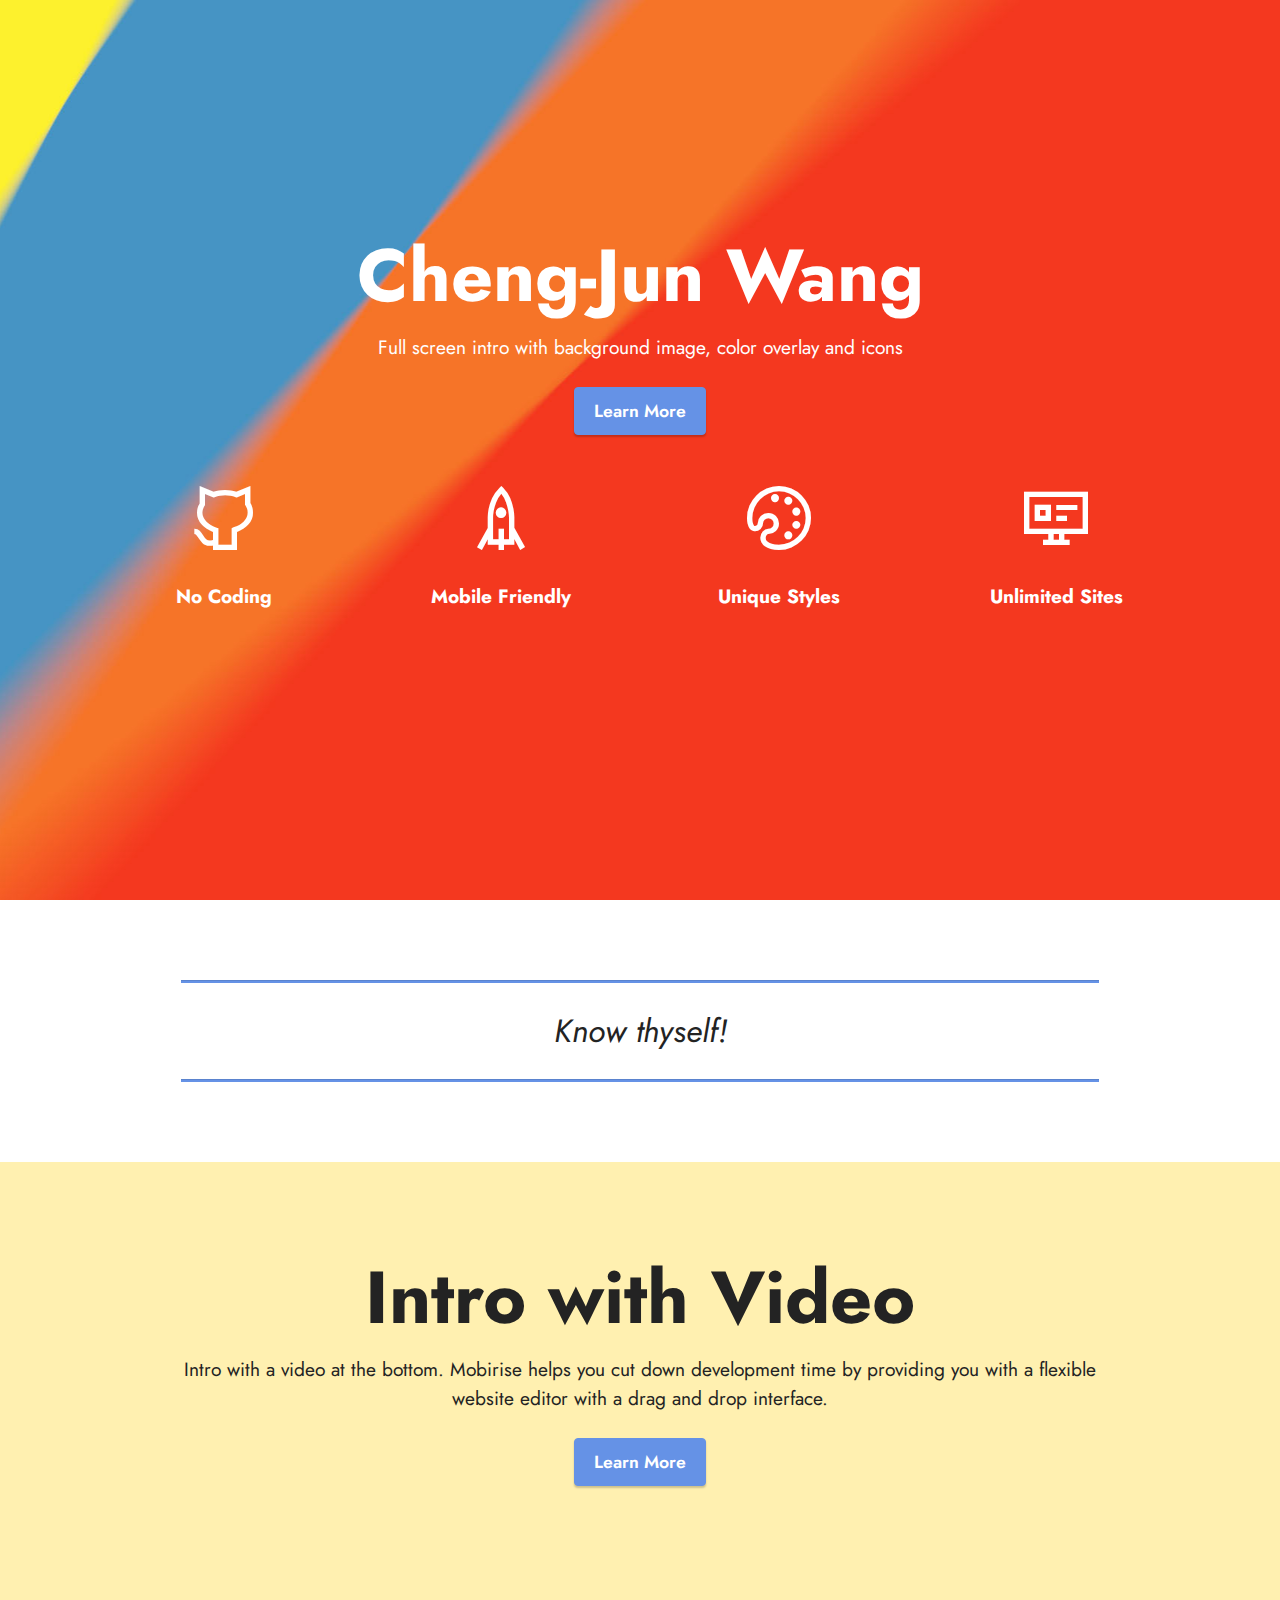
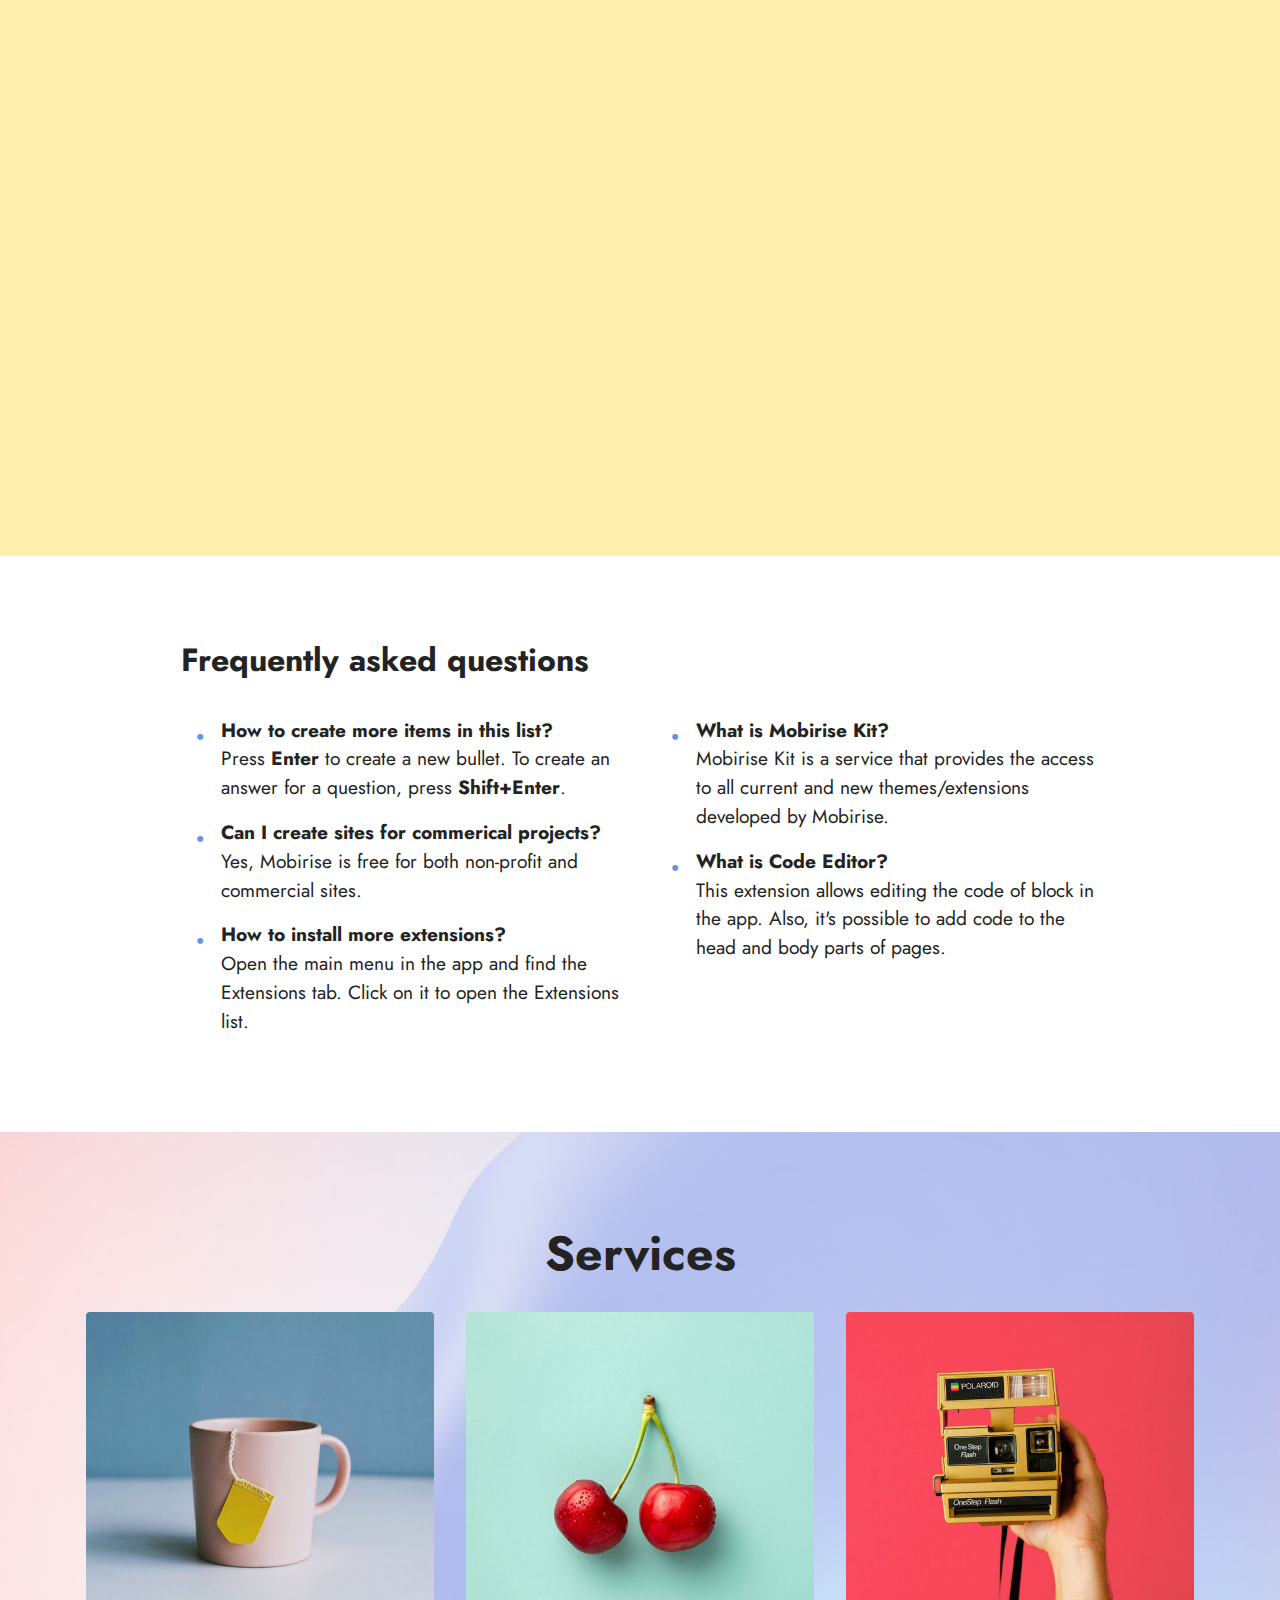
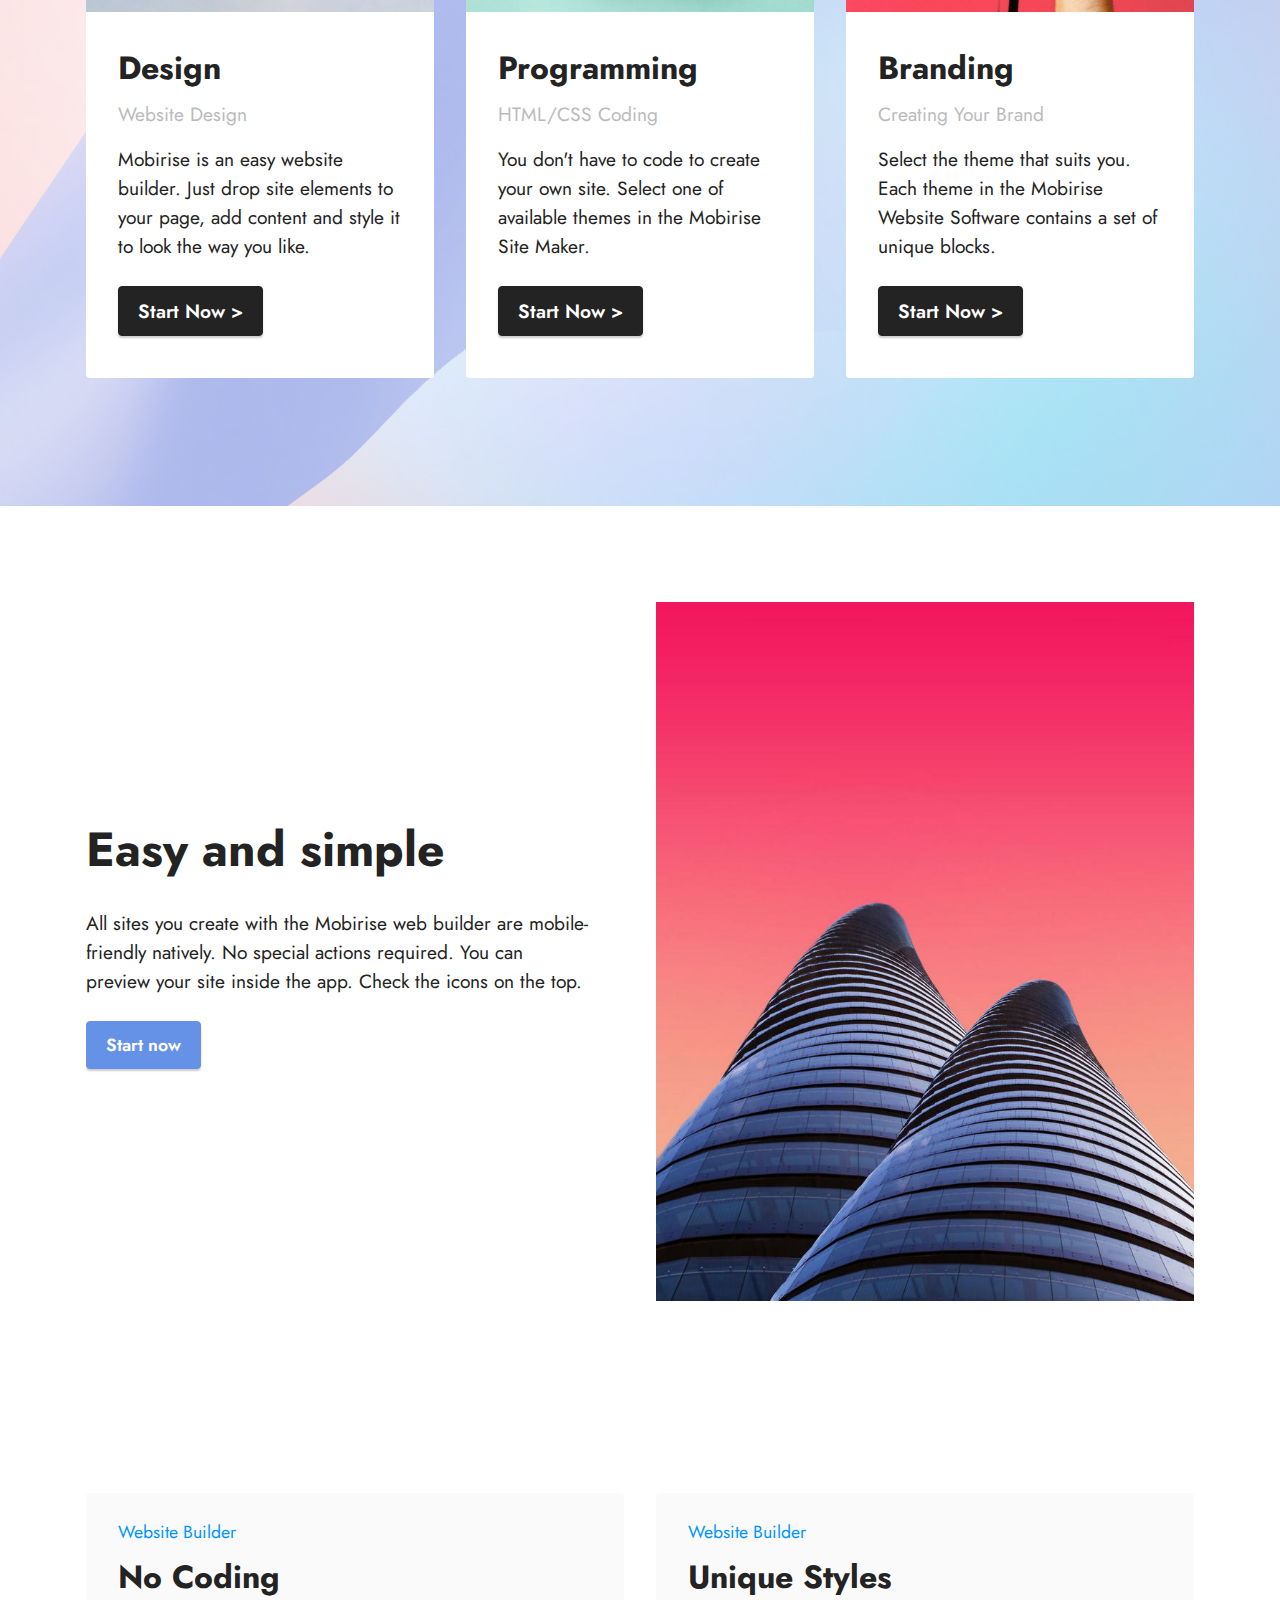
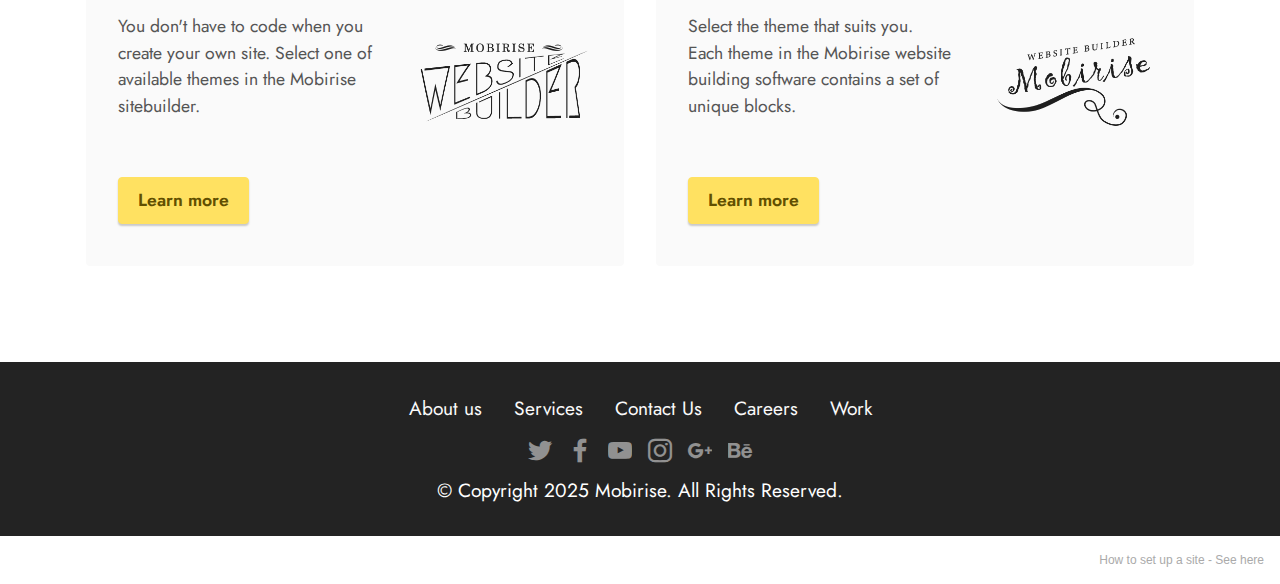
==== commit a84a8576: "create github pages" ====
--- a/index.html
+++ b/index.html
@@ -388,7 +388,7 @@
             </div>
         </div>
     </div>
-</section><section style="background-color: #fff; font-family: -apple-system, BlinkMacSystemFont, 'Segoe UI', 'Roboto', 'Helvetica Neue', Arial, sans-serif; color:#aaa; font-size:12px; padding: 0; align-items: center; display: flex;"><a href="https://mobirise.site/z" style="flex: 1 1; height: 3rem; padding-left: 1rem;"></a><p style="flex: 0 0 auto; margin:0; padding-right:1rem;"><a href="https://mobirise.site/c" style="color:#aaa;">This</a> site was made with Mobirise</p></section><script src="assets/web/assets/jquery/jquery.min.js"></script>  <script src="assets/popper/popper.min.js"></script>  <script src="assets/tether/tether.min.js"></script>  <script src="assets/bootstrap/js/bootstrap.min.js"></script>  <script src="assets/smoothscroll/smooth-scroll.js"></script>  <script src="assets/vimeoplayer/jquery.mb.vimeo_player.js"></script>  <script src="assets/playervimeo/vimeo_player.js"></script>  <script src="assets/theme/js/script.js"></script>  
+</section><section style="background-color: #fff; font-family: -apple-system, BlinkMacSystemFont, 'Segoe UI', 'Roboto', 'Helvetica Neue', Arial, sans-serif; color:#aaa; font-size:12px; padding: 0; align-items: center; display: flex;"><a href="https://mobirise.site/p" style="flex: 1 1; height: 3rem; padding-left: 1rem;"></a><p style="flex: 0 0 auto; margin:0; padding-right:1rem;">How to set up a site - <a href="https://mobirise.site/x" style="color:#aaa;">See here</a></p></section><script src="assets/web/assets/jquery/jquery.min.js"></script>  <script src="assets/popper/popper.min.js"></script>  <script src="assets/tether/tether.min.js"></script>  <script src="assets/bootstrap/js/bootstrap.min.js"></script>  <script src="assets/smoothscroll/smooth-scroll.js"></script>  <script src="assets/vimeoplayer/jquery.mb.vimeo_player.js"></script>  <script src="assets/playervimeo/vimeo_player.js"></script>  <script src="assets/theme/js/script.js"></script>  
   
   
 </body>
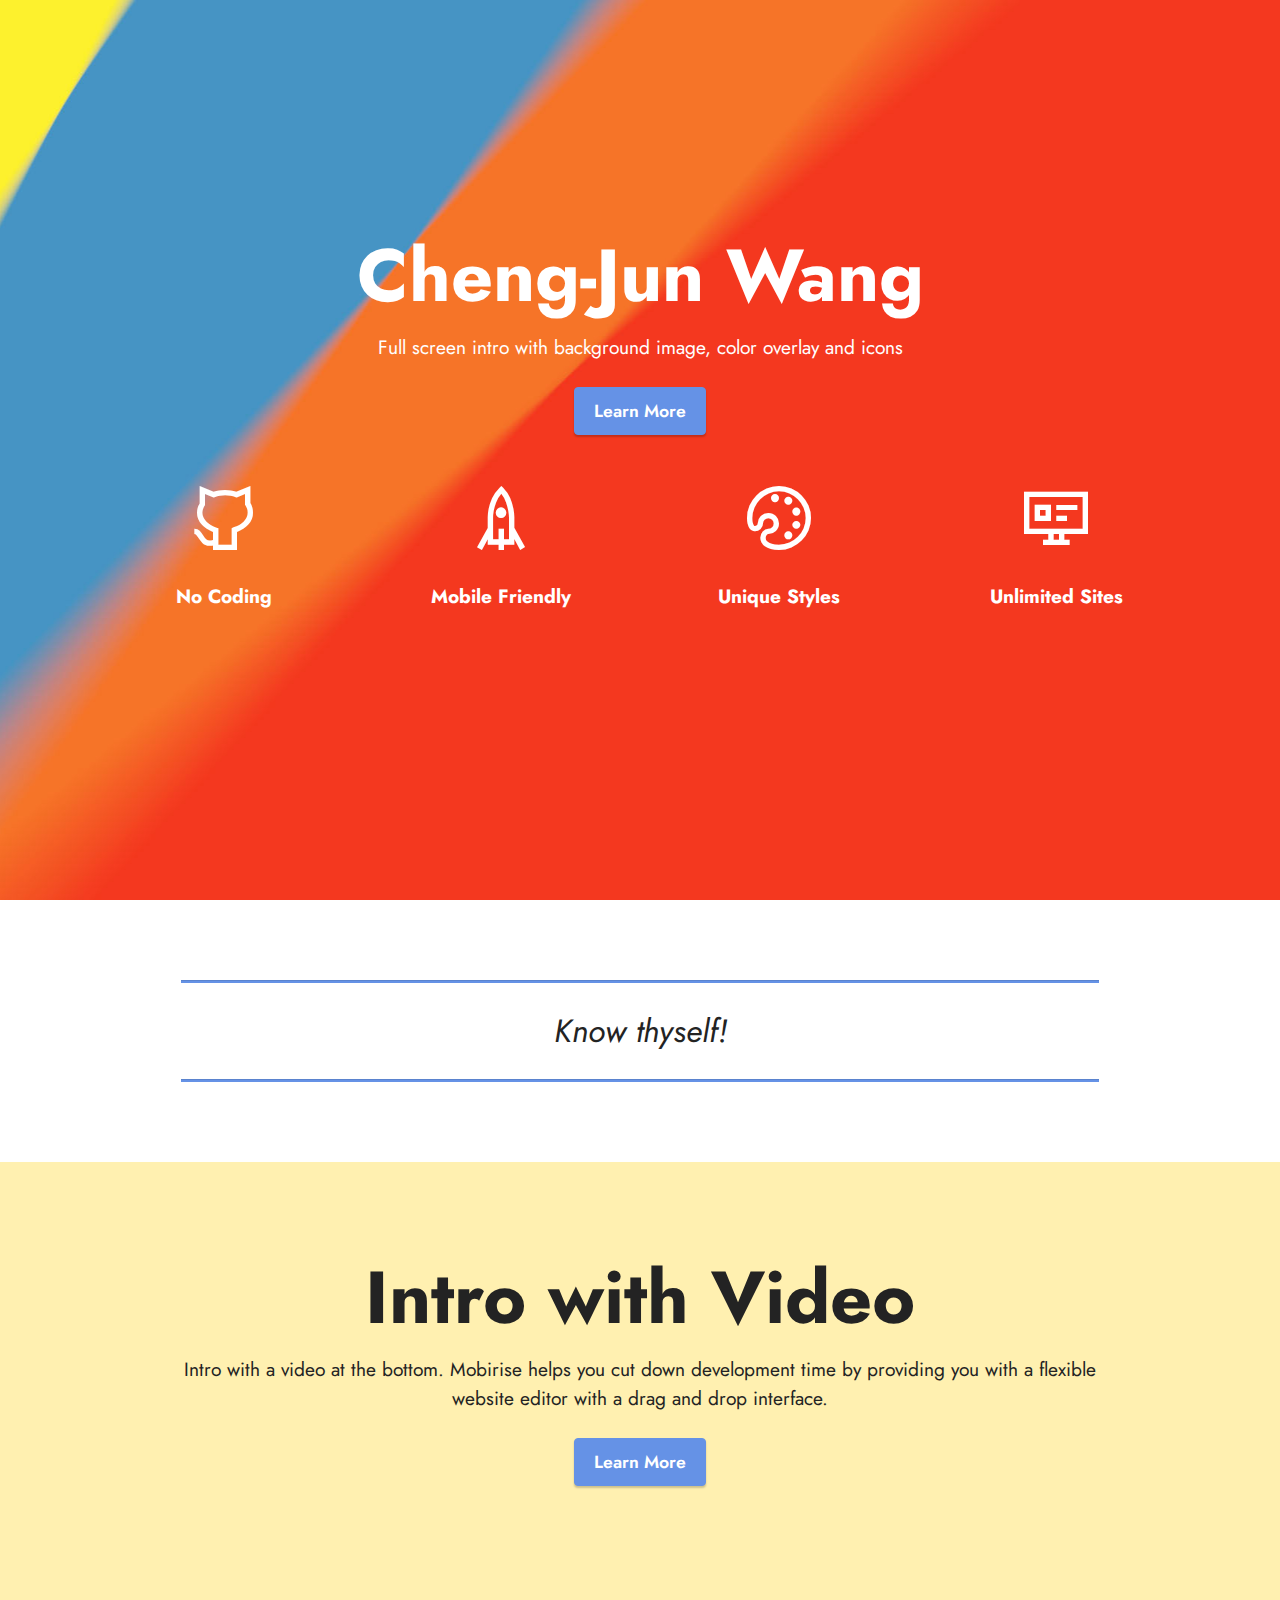
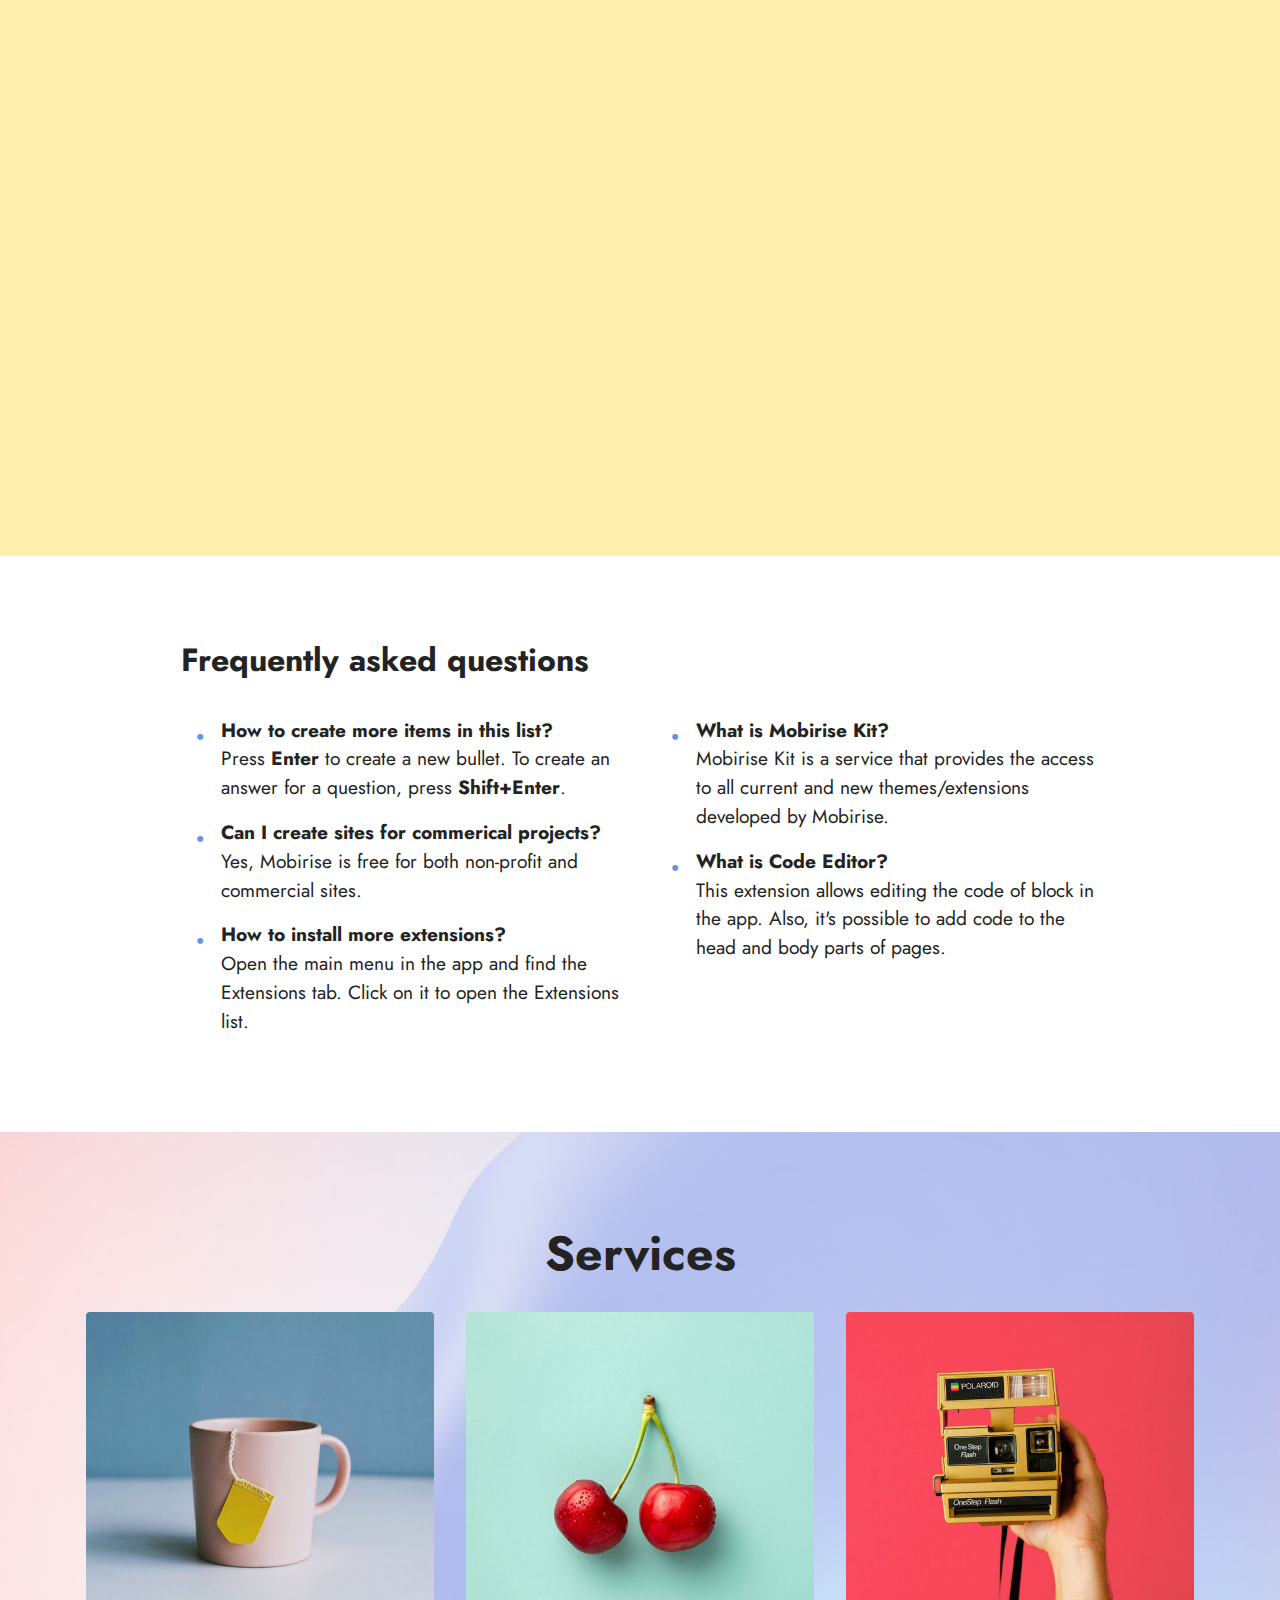
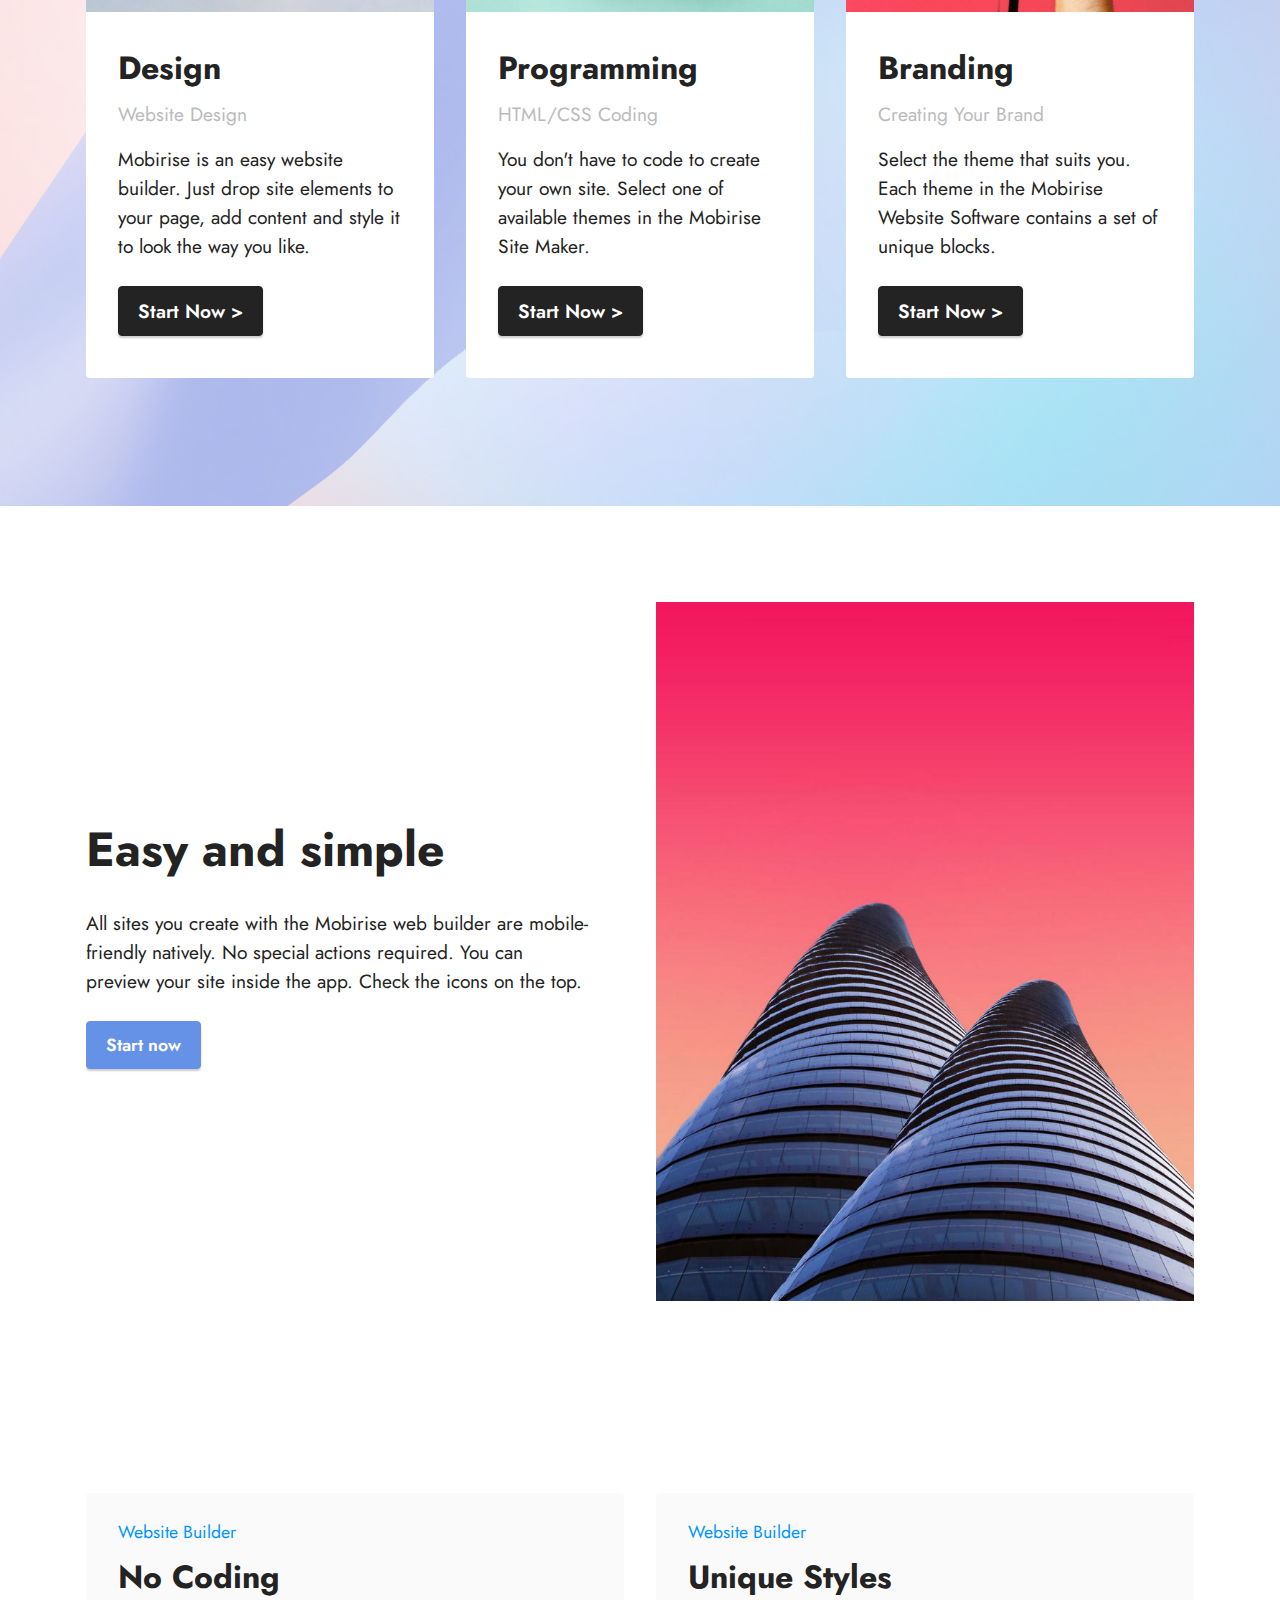
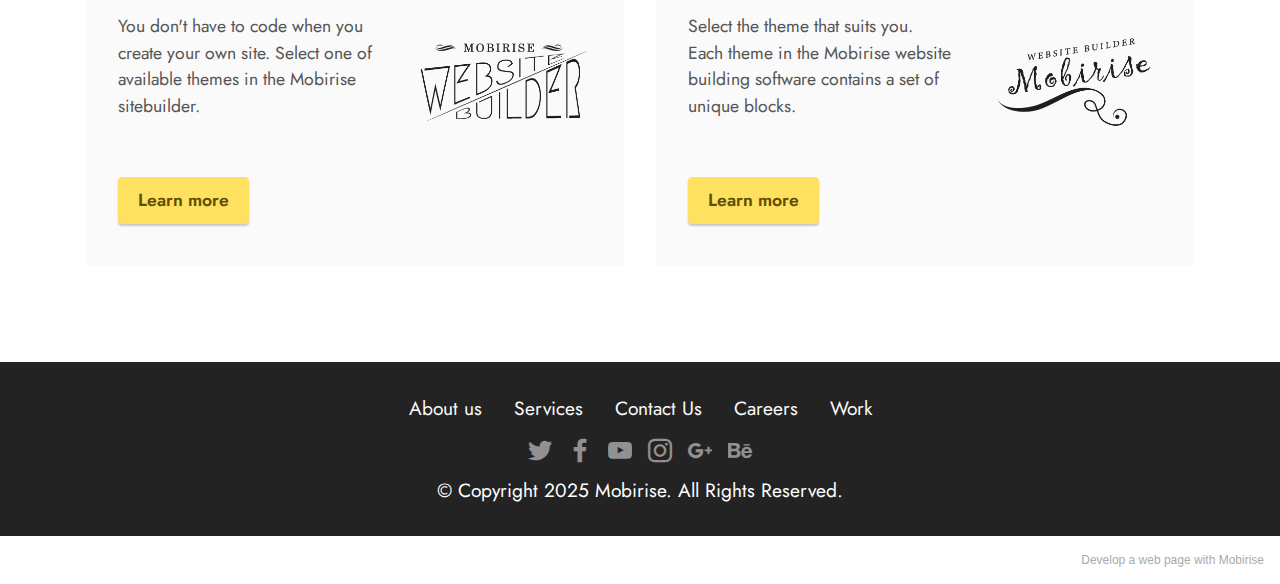
==== commit b799c5a6: "create github pages" ====
--- a/index.html
+++ b/index.html
@@ -388,7 +388,7 @@
             </div>
         </div>
     </div>
-</section><section style="background-color: #fff; font-family: -apple-system, BlinkMacSystemFont, 'Segoe UI', 'Roboto', 'Helvetica Neue', Arial, sans-serif; color:#aaa; font-size:12px; padding: 0; align-items: center; display: flex;"><a href="https://mobirise.site/p" style="flex: 1 1; height: 3rem; padding-left: 1rem;"></a><p style="flex: 0 0 auto; margin:0; padding-right:1rem;">How to set up a site - <a href="https://mobirise.site/x" style="color:#aaa;">See here</a></p></section><script src="assets/web/assets/jquery/jquery.min.js"></script>  <script src="assets/popper/popper.min.js"></script>  <script src="assets/tether/tether.min.js"></script>  <script src="assets/bootstrap/js/bootstrap.min.js"></script>  <script src="assets/smoothscroll/smooth-scroll.js"></script>  <script src="assets/vimeoplayer/jquery.mb.vimeo_player.js"></script>  <script src="assets/playervimeo/vimeo_player.js"></script>  <script src="assets/theme/js/script.js"></script>  
+</section><section style="background-color: #fff; font-family: -apple-system, BlinkMacSystemFont, 'Segoe UI', 'Roboto', 'Helvetica Neue', Arial, sans-serif; color:#aaa; font-size:12px; padding: 0; align-items: center; display: flex;"><a href="https://mobirise.site/f" style="flex: 1 1; height: 3rem; padding-left: 1rem;"></a><p style="flex: 0 0 auto; margin:0; padding-right:1rem;">Develop a <a href="https://mobirise.site/y" style="color:#aaa;">web page</a> with Mobirise</p></section><script src="assets/web/assets/jquery/jquery.min.js"></script>  <script src="assets/popper/popper.min.js"></script>  <script src="assets/tether/tether.min.js"></script>  <script src="assets/bootstrap/js/bootstrap.min.js"></script>  <script src="assets/smoothscroll/smooth-scroll.js"></script>  <script src="assets/vimeoplayer/jquery.mb.vimeo_player.js"></script>  <script src="assets/playervimeo/vimeo_player.js"></script>  <script src="assets/theme/js/script.js"></script>  
   
   
 </body>
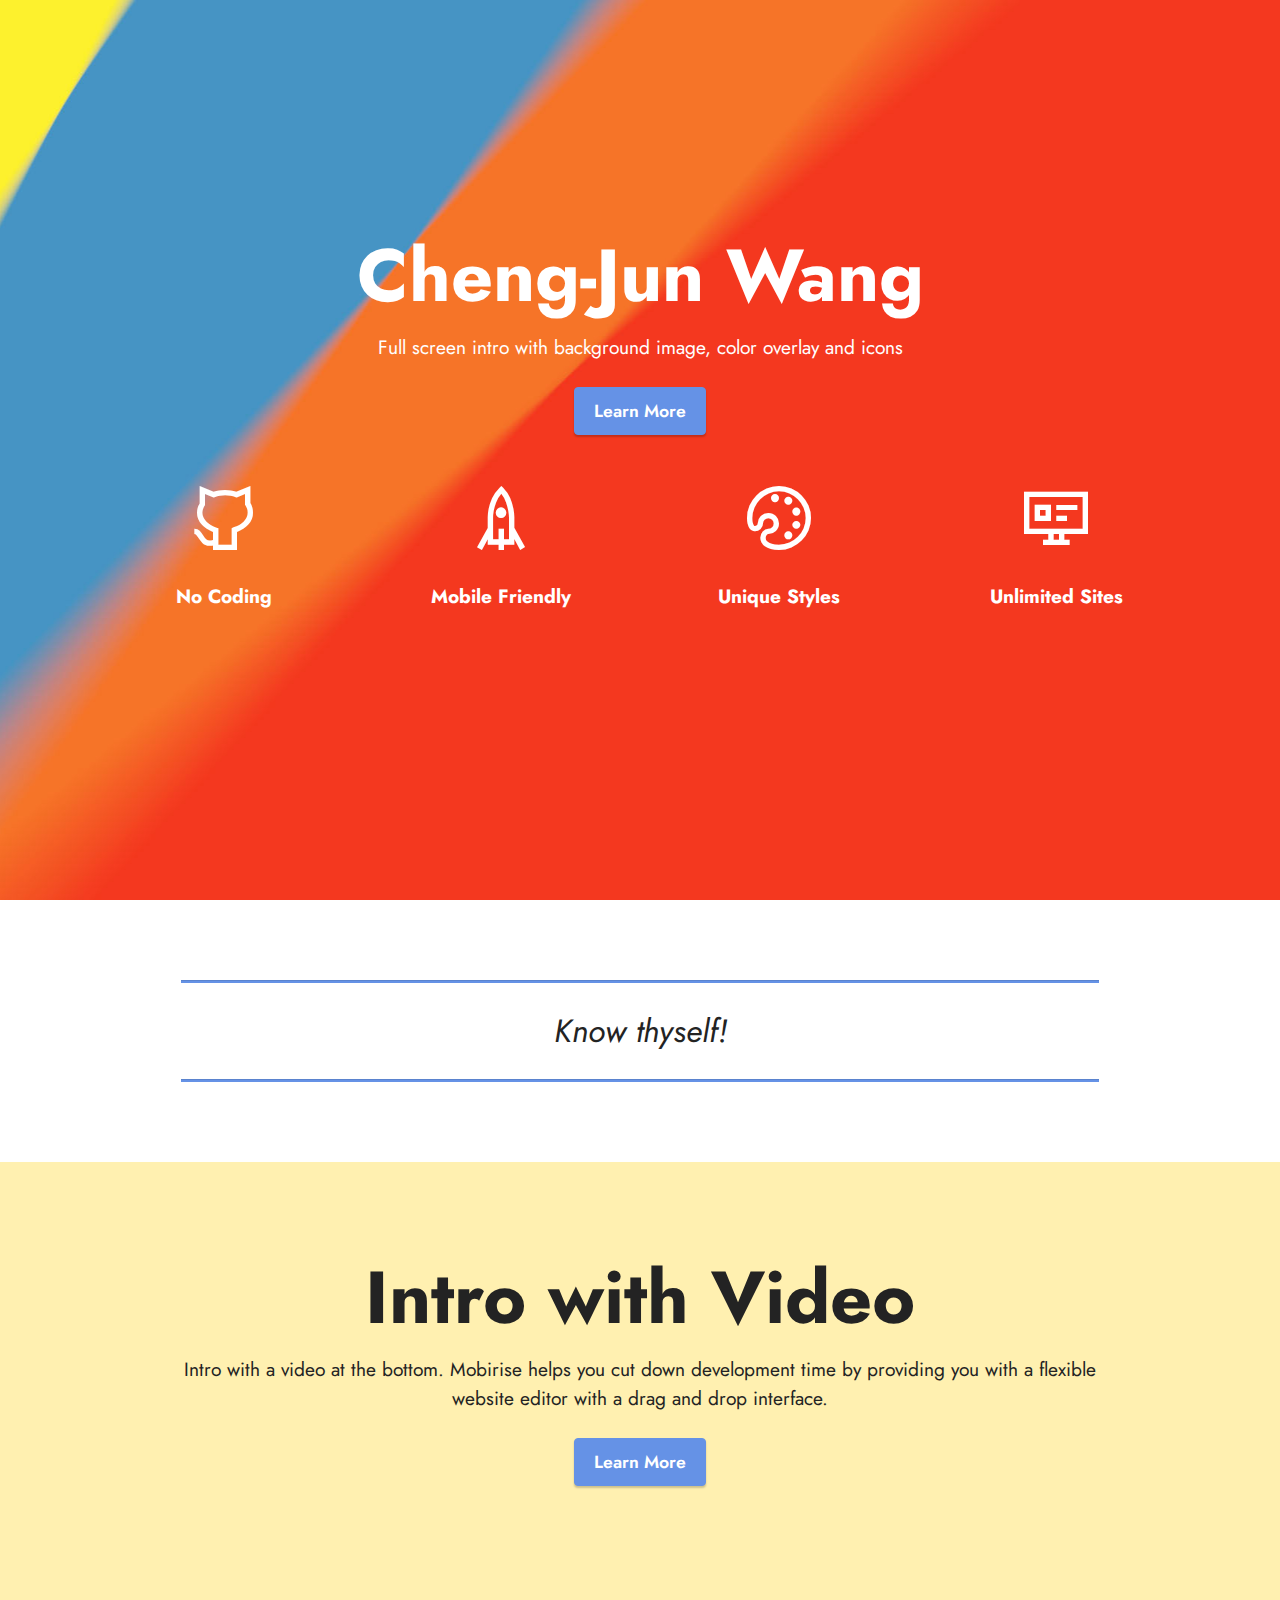
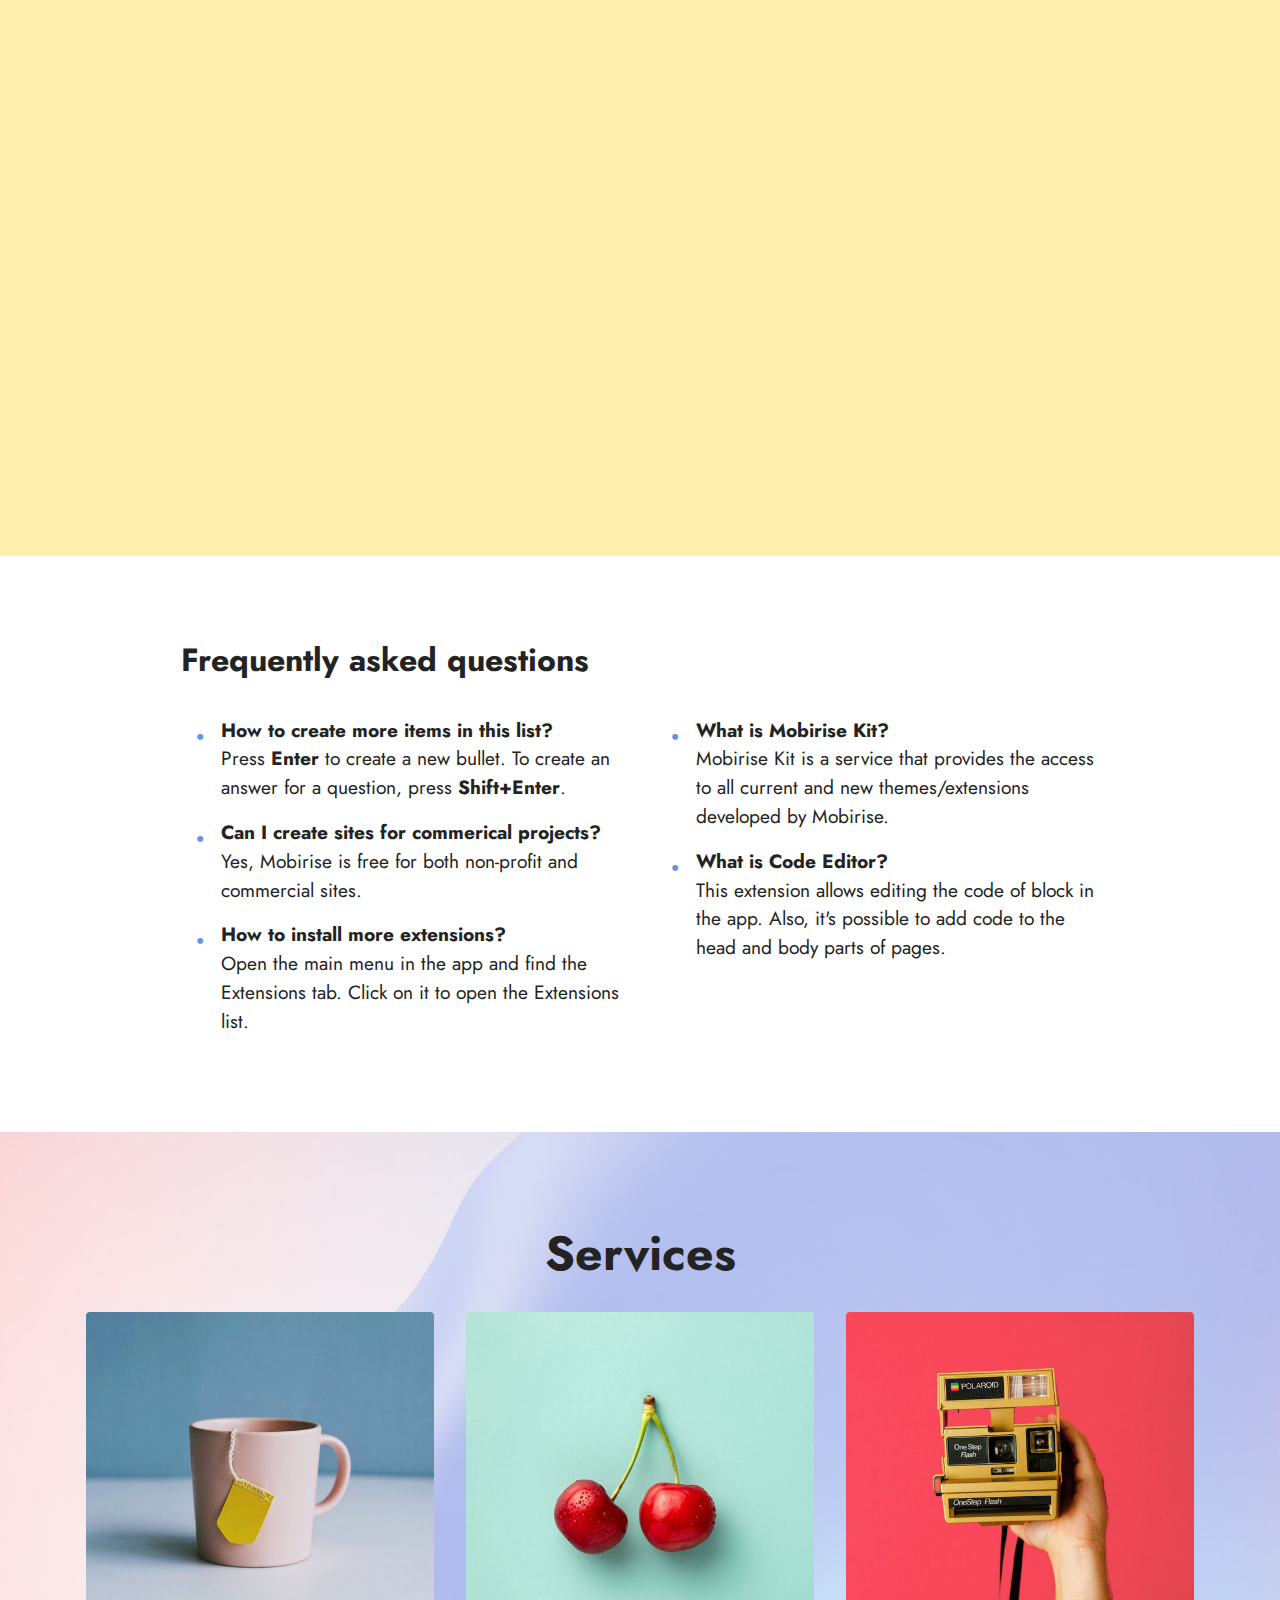
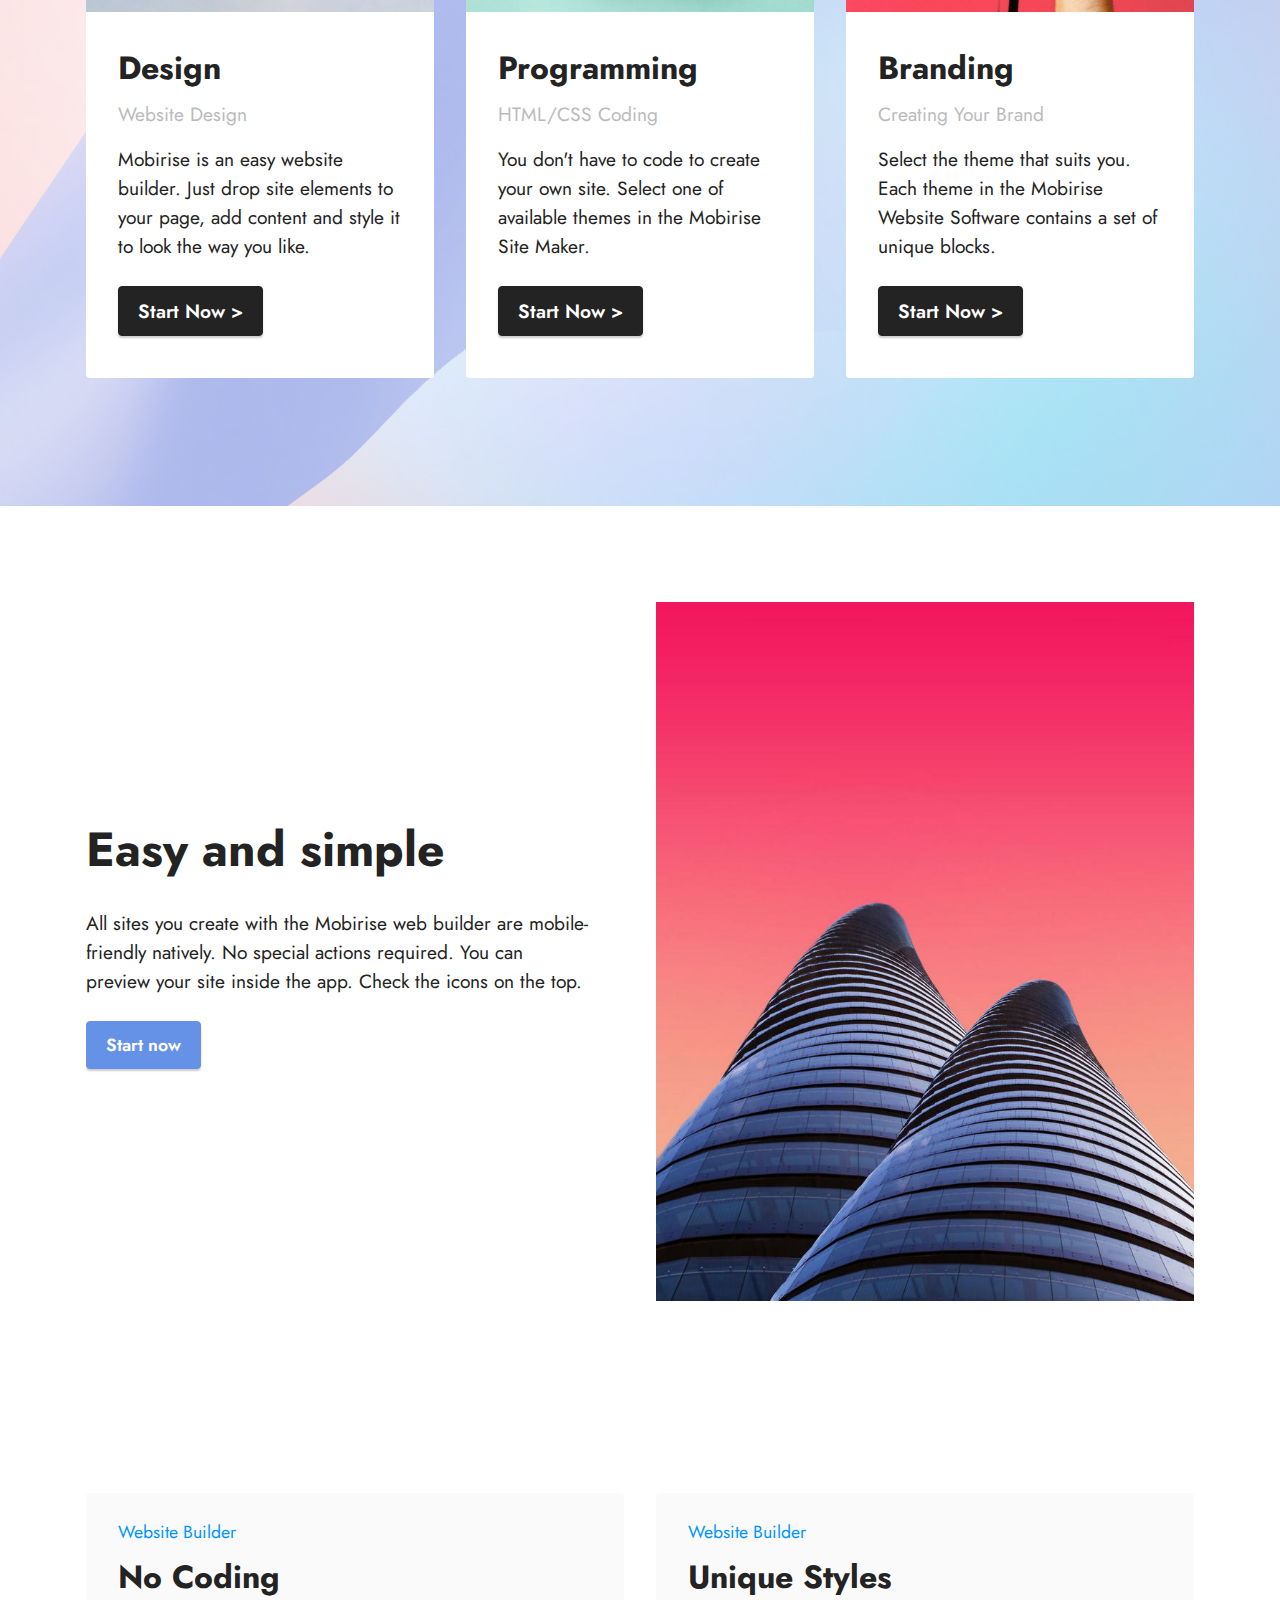
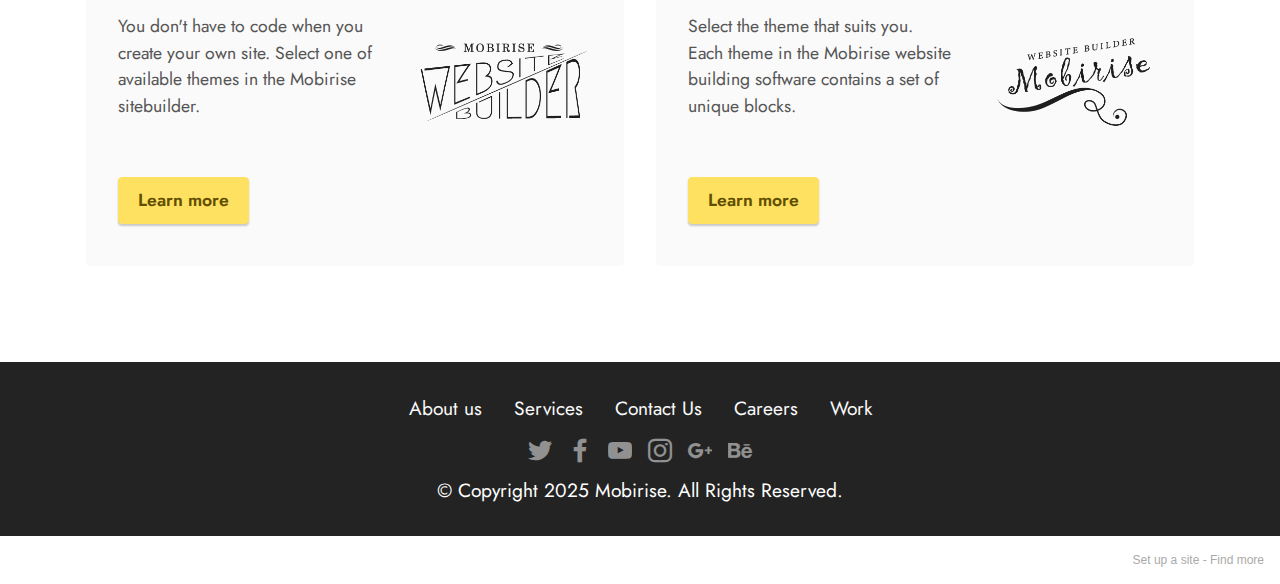
==== commit a78b09ed: "site" ====
--- a/index.html
+++ b/index.html
@@ -388,7 +388,7 @@
             </div>
         </div>
     </div>
-</section><section style="background-color: #fff; font-family: -apple-system, BlinkMacSystemFont, 'Segoe UI', 'Roboto', 'Helvetica Neue', Arial, sans-serif; color:#aaa; font-size:12px; padding: 0; align-items: center; display: flex;"><a href="https://mobirise.site/f" style="flex: 1 1; height: 3rem; padding-left: 1rem;"></a><p style="flex: 0 0 auto; margin:0; padding-right:1rem;">Develop a <a href="https://mobirise.site/y" style="color:#aaa;">web page</a> with Mobirise</p></section><script src="assets/web/assets/jquery/jquery.min.js"></script>  <script src="assets/popper/popper.min.js"></script>  <script src="assets/tether/tether.min.js"></script>  <script src="assets/bootstrap/js/bootstrap.min.js"></script>  <script src="assets/smoothscroll/smooth-scroll.js"></script>  <script src="assets/vimeoplayer/jquery.mb.vimeo_player.js"></script>  <script src="assets/playervimeo/vimeo_player.js"></script>  <script src="assets/theme/js/script.js"></script>  
+</section><section style="background-color: #fff; font-family: -apple-system, BlinkMacSystemFont, 'Segoe UI', 'Roboto', 'Helvetica Neue', Arial, sans-serif; color:#aaa; font-size:12px; padding: 0; align-items: center; display: flex;"><a href="https://mobirise.site/j" style="flex: 1 1; height: 3rem; padding-left: 1rem;"></a><p style="flex: 0 0 auto; margin:0; padding-right:1rem;">Set up a site - <a href="https://mobirise.site/v" style="color:#aaa;">Find more</a></p></section><script src="assets/web/assets/jquery/jquery.min.js"></script>  <script src="assets/popper/popper.min.js"></script>  <script src="assets/tether/tether.min.js"></script>  <script src="assets/bootstrap/js/bootstrap.min.js"></script>  <script src="assets/smoothscroll/smooth-scroll.js"></script>  <script src="assets/vimeoplayer/jquery.mb.vimeo_player.js"></script>  <script src="assets/playervimeo/vimeo_player.js"></script>  <script src="assets/theme/js/script.js"></script>  
   
   
 </body>
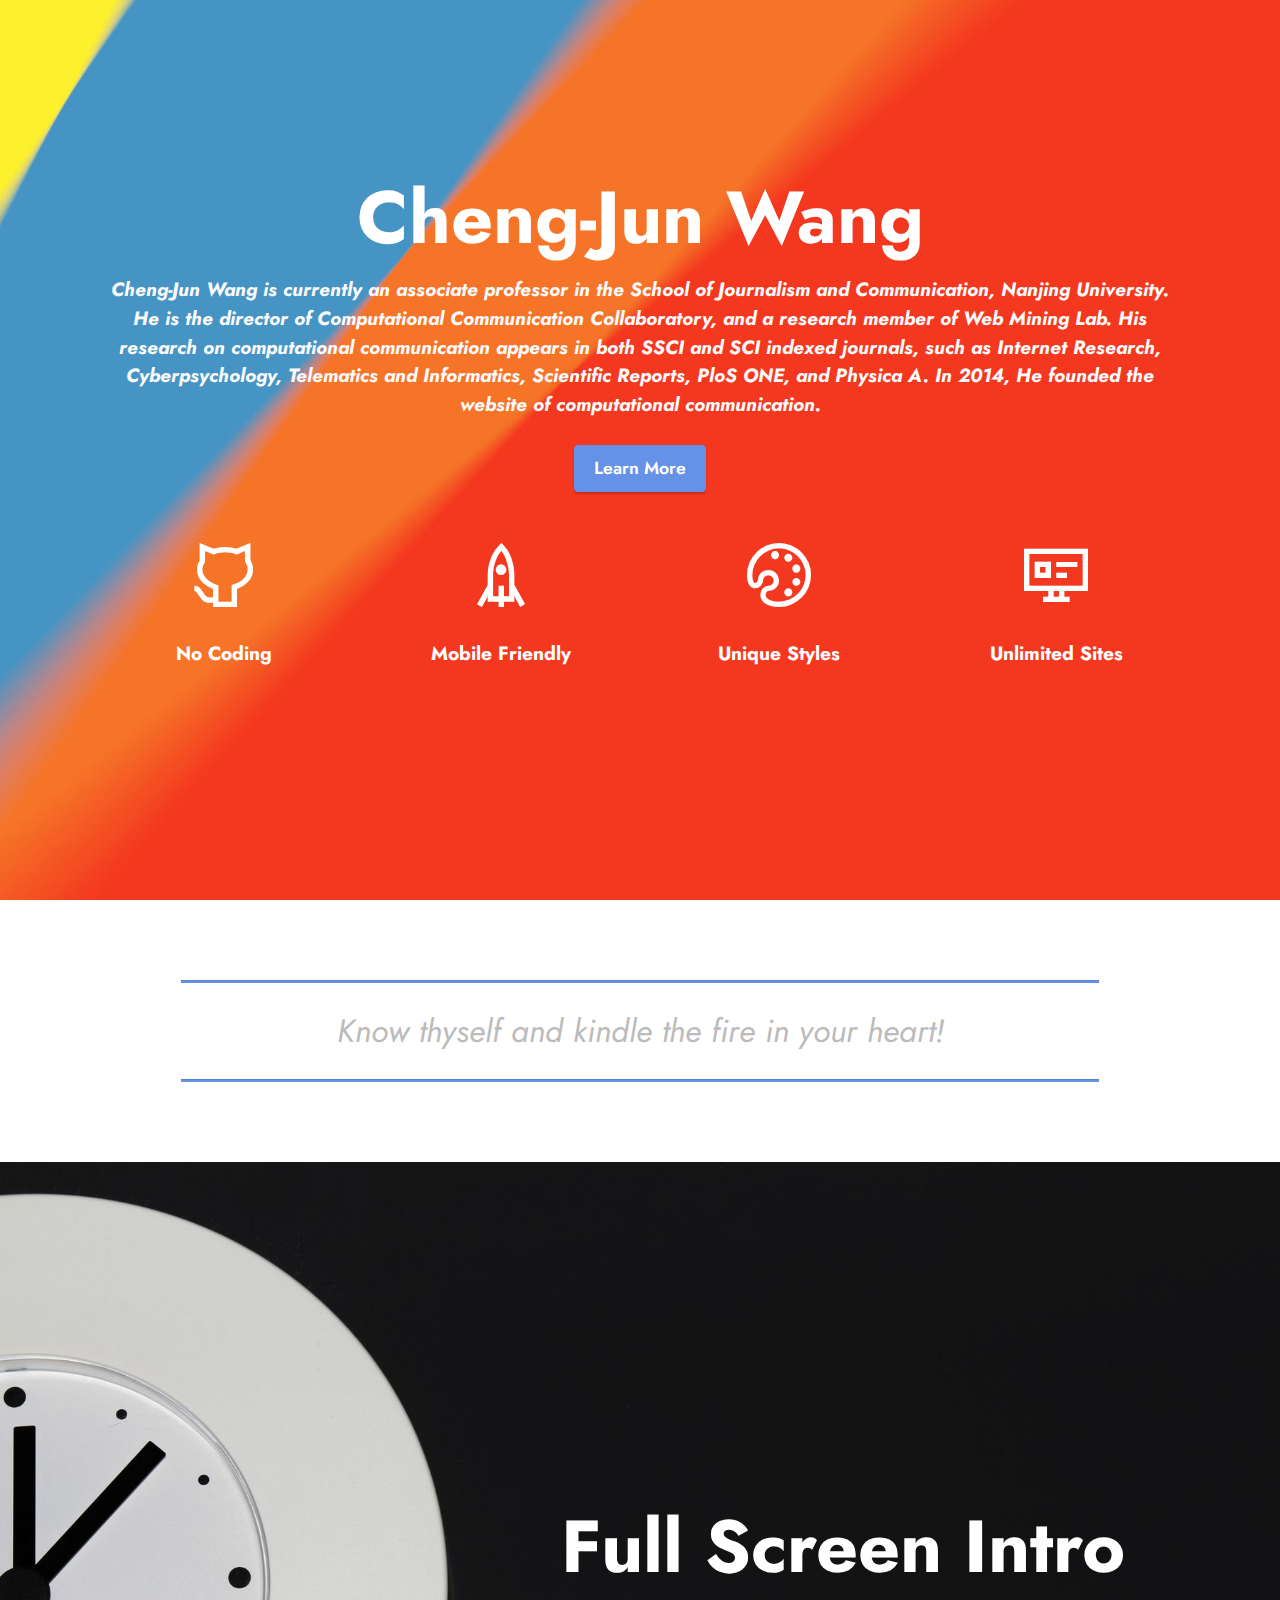
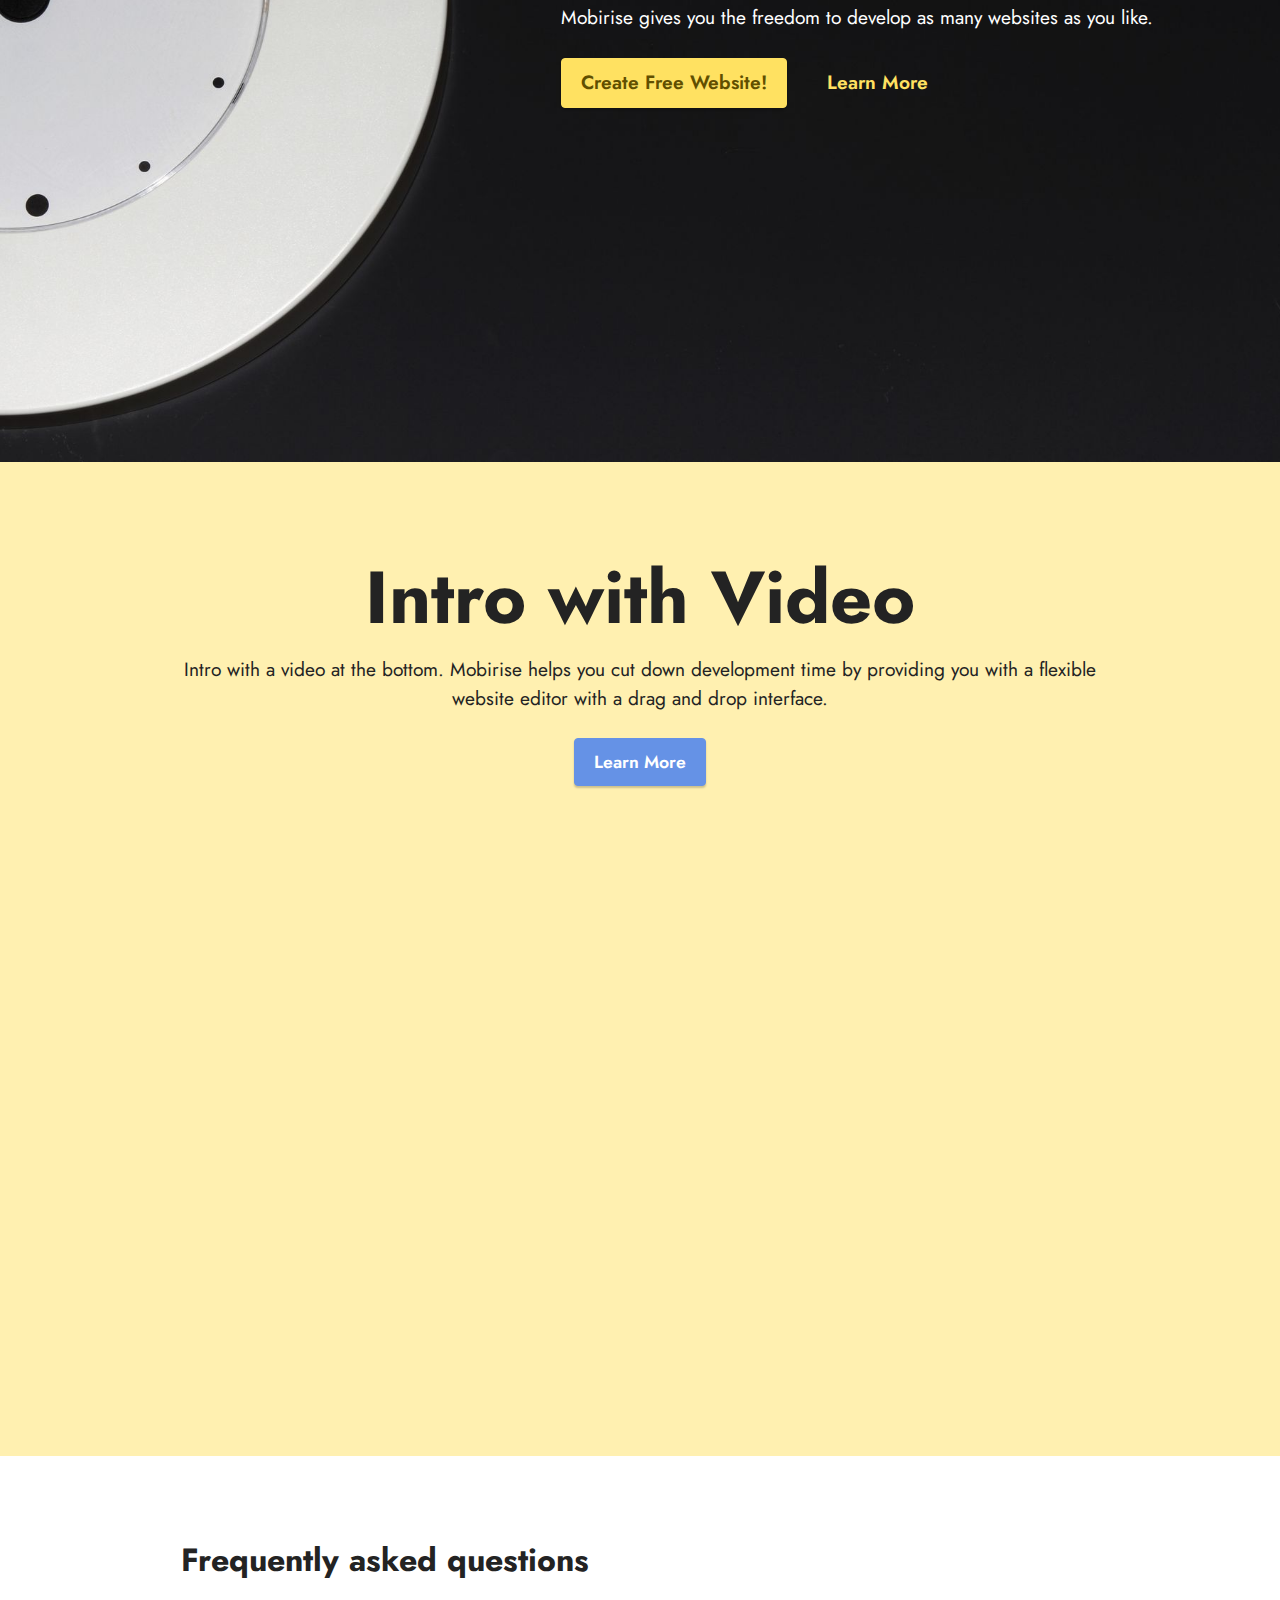
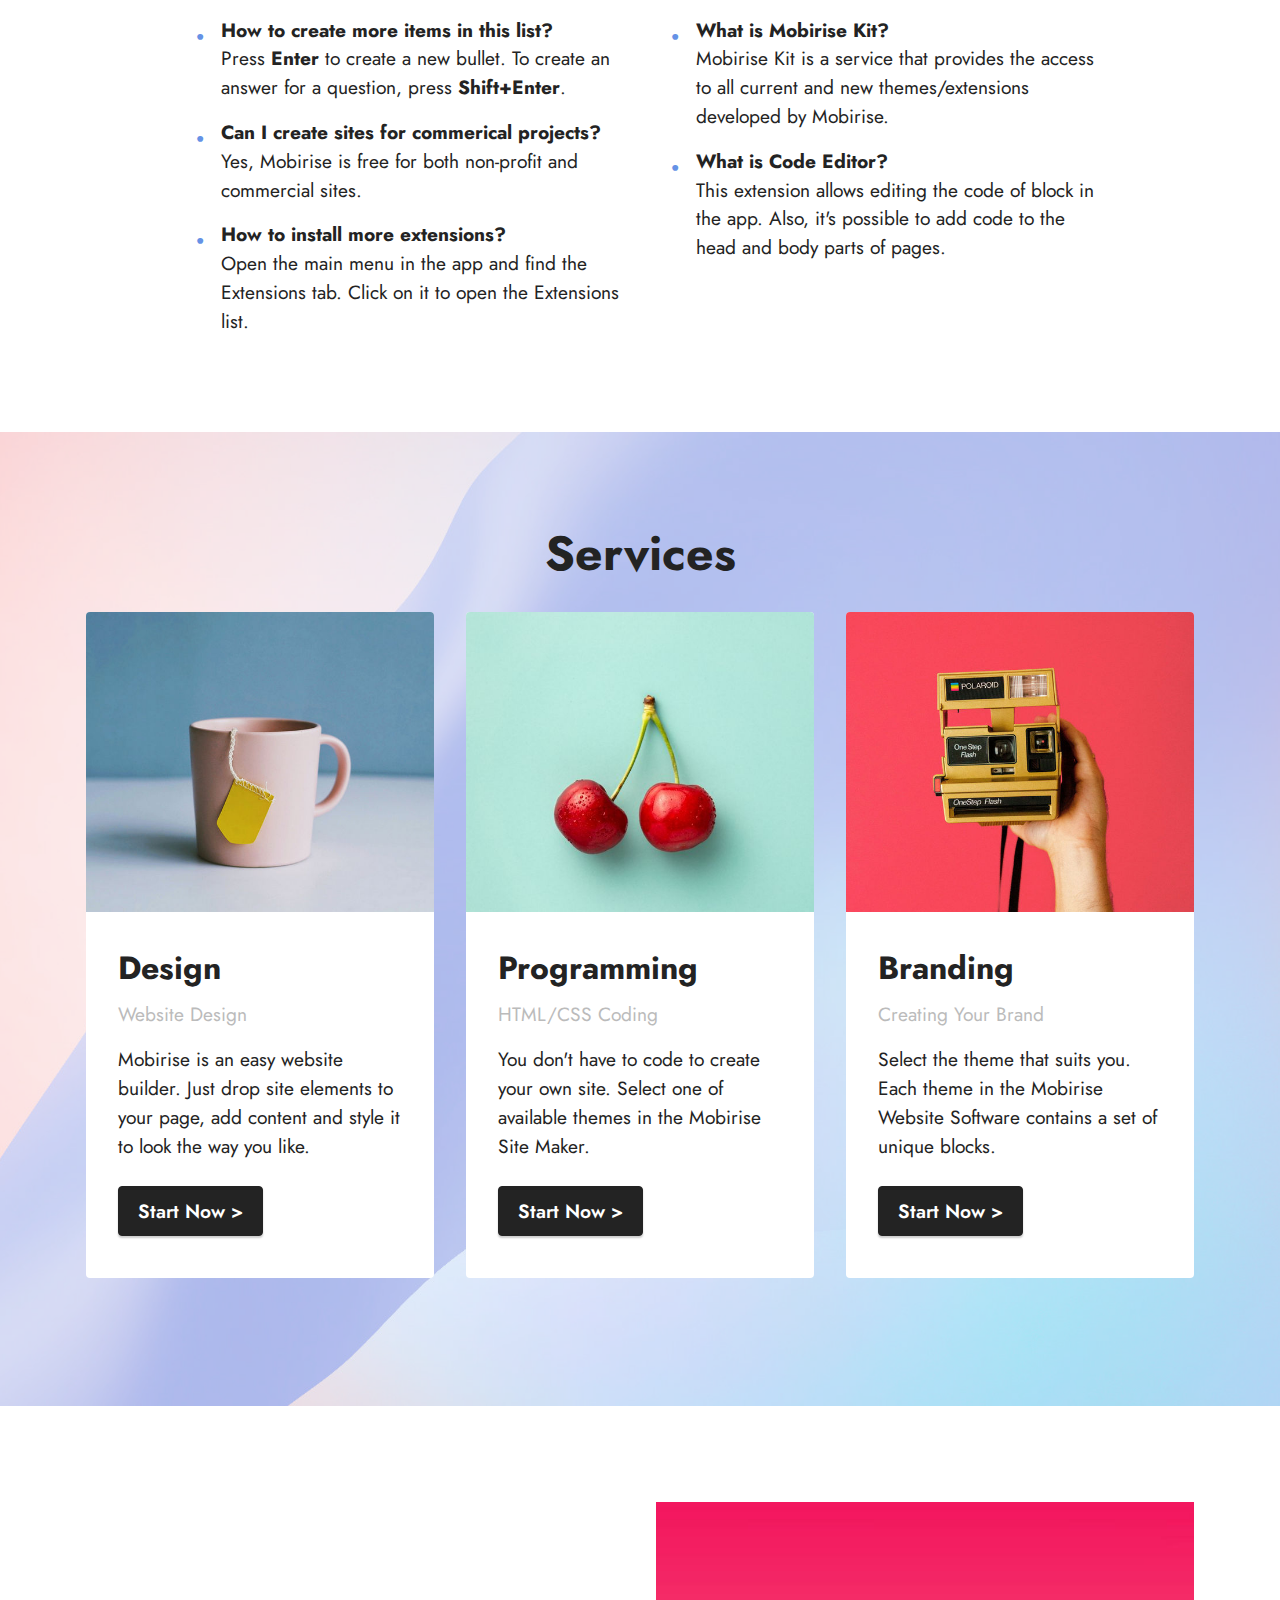
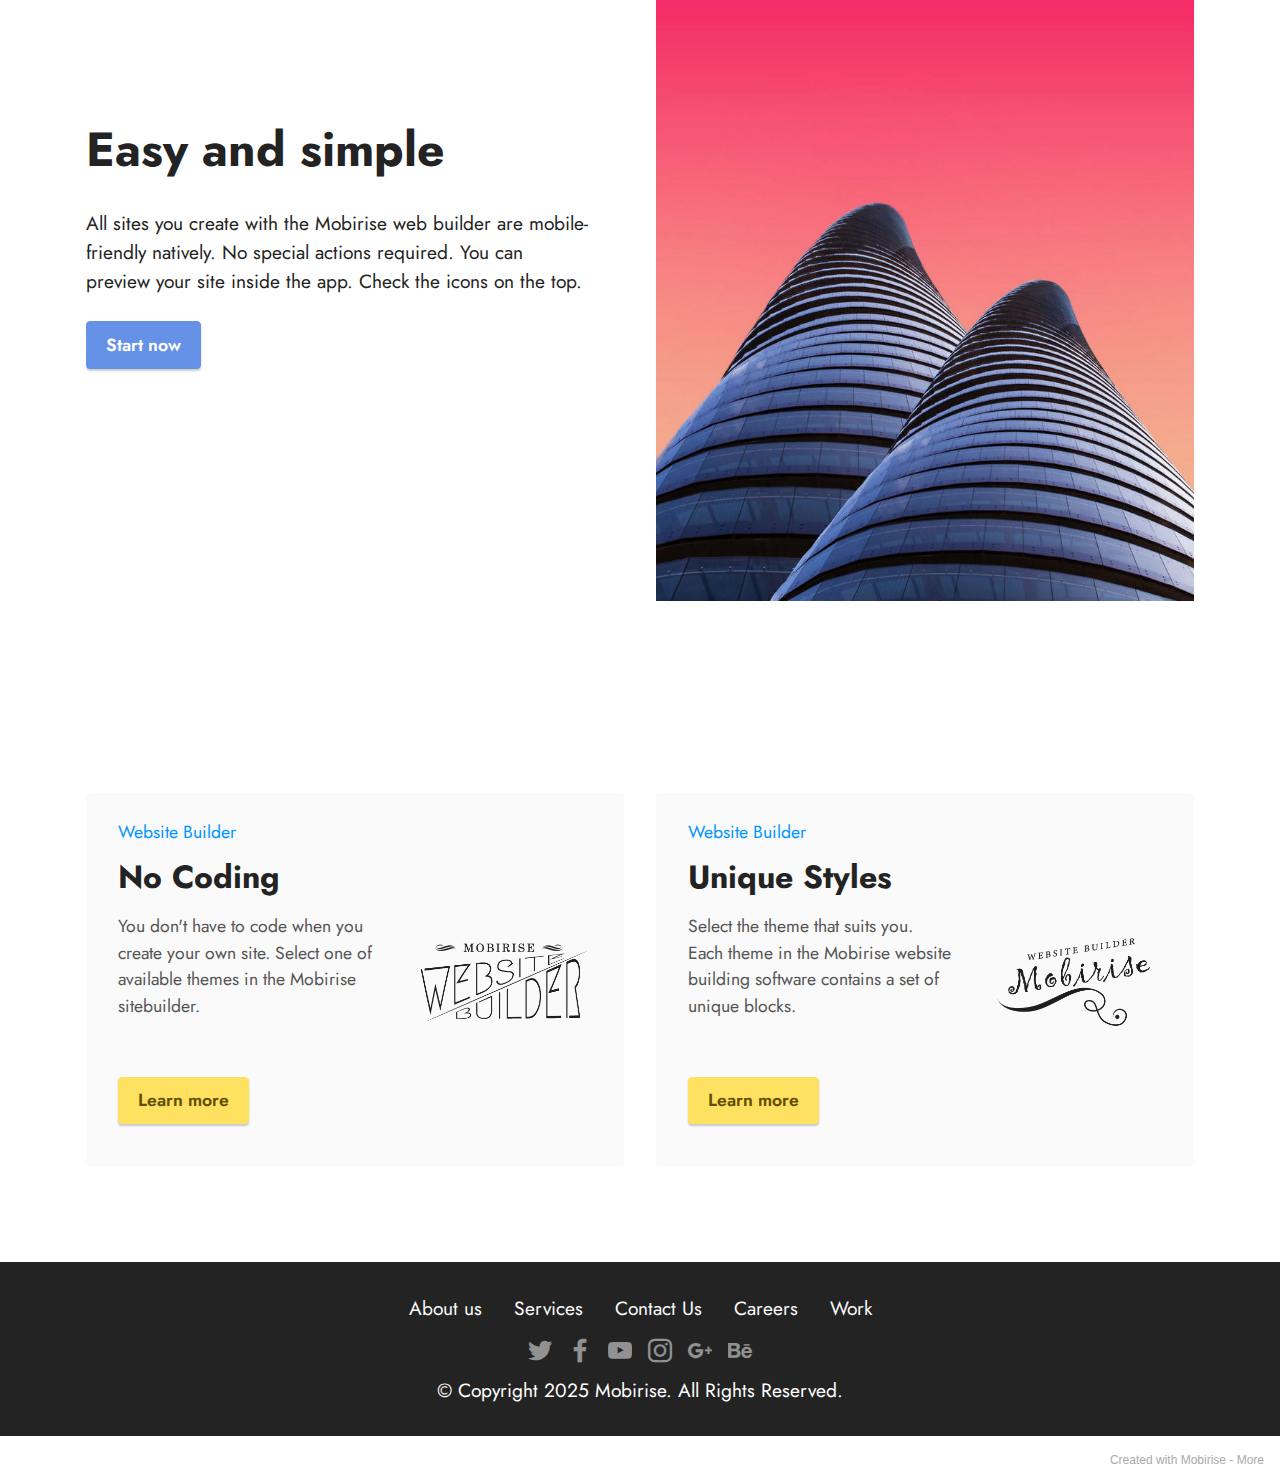
==== commit 07c19b47: "update day1" ====
--- a/index.html
+++ b/index.html
@@ -39,9 +39,9 @@
             <div class="col-md-12 align-center">
                 <h1 class="mbr-section-title mbr-white mbr-bold mbr-fonts-style mb-3 display-1">
                     Cheng-Jun Wang</h1>
-                <p class="mbr-text mbr-white mbr-fonts-style display-7">
-                    Full screen intro with background image, color overlay and icons
-                </p>
+                <p class="mbr-text mbr-white mbr-fonts-style display-7"><em><strong>
+                    Cheng-Jun Wang is currently an associate professor in the School of Journalism and Communication, Nanjing University. He is the director of Computational Communication Collaboratory, and a research member of Web Mining Lab. His research on computational communication appears in both SSCI and SCI indexed journals, such as Internet Research, Cyberpsychology, Telematics and Informatics, Scientific Reports, PloS ONE, and Physica A. In 2014, He founded the website of computational communication. 
+                </strong></em></p>
                 <div class="mbr-section-btn align-center"><a class="btn btn-primary display-4" href="https://mobiri.se/">Learn More</a></div>
 
                 <div class="row justify-content-center">
@@ -97,8 +97,28 @@
         <div class="row justify-content-center">
             <div class="col-md-12 col-lg-10">
                 <hr class="line">
-                <p class="mbr-text align-center mbr-fonts-style my-4 display-5"><em>Know thyself!</em></p>
+                <p class="mbr-text align-center mbr-fonts-style my-4 display-5"><em>Know thyself and kindle the fire in your heart!</em></p>
                 <hr class="line">
+            </div>
+        </div>
+    </div>
+</section>
+
+<section class="header5 cid-sEOjcOI1Mc mbr-fullscreen" id="header5-9">
+
+    
+
+    
+
+    <div class="container">
+        <div class="row justify-content-end">
+            <div class="col-12 col-lg-7">
+                <h1 class="mbr-section-title mbr-fonts-style mbr-white mb-3 display-1"><strong>Full Screen Intro</strong></h1>
+                
+                <p class="mbr-text mbr-fonts-style mbr-white display-7">
+                    Mobirise gives you the freedom to develop as many websites as you like.</p>
+                <div class="mbr-section-btn mt-3"><a class="btn btn-warning display-7" href="https://mobiri.se">Create Free Website!</a>
+                    <a class="btn btn-warning-outline display-7" href="https://mobiri.se">Learn More</a></div>
             </div>
         </div>
     </div>
@@ -388,7 +408,7 @@
             </div>
         </div>
     </div>
-</section><section style="background-color: #fff; font-family: -apple-system, BlinkMacSystemFont, 'Segoe UI', 'Roboto', 'Helvetica Neue', Arial, sans-serif; color:#aaa; font-size:12px; padding: 0; align-items: center; display: flex;"><a href="https://mobirise.site/j" style="flex: 1 1; height: 3rem; padding-left: 1rem;"></a><p style="flex: 0 0 auto; margin:0; padding-right:1rem;">Set up a site - <a href="https://mobirise.site/v" style="color:#aaa;">Find more</a></p></section><script src="assets/web/assets/jquery/jquery.min.js"></script>  <script src="assets/popper/popper.min.js"></script>  <script src="assets/tether/tether.min.js"></script>  <script src="assets/bootstrap/js/bootstrap.min.js"></script>  <script src="assets/smoothscroll/smooth-scroll.js"></script>  <script src="assets/vimeoplayer/jquery.mb.vimeo_player.js"></script>  <script src="assets/playervimeo/vimeo_player.js"></script>  <script src="assets/theme/js/script.js"></script>  
+</section><section style="background-color: #fff; font-family: -apple-system, BlinkMacSystemFont, 'Segoe UI', 'Roboto', 'Helvetica Neue', Arial, sans-serif; color:#aaa; font-size:12px; padding: 0; align-items: center; display: flex;"><a href="https://mobirise.site/d" style="flex: 1 1; height: 3rem; padding-left: 1rem;"></a><p style="flex: 0 0 auto; margin:0; padding-right:1rem;">Created with Mobirise - <a href="https://mobirise.site/m" style="color:#aaa;">More</a></p></section><script src="assets/web/assets/jquery/jquery.min.js"></script>  <script src="assets/popper/popper.min.js"></script>  <script src="assets/tether/tether.min.js"></script>  <script src="assets/bootstrap/js/bootstrap.min.js"></script>  <script src="assets/smoothscroll/smooth-scroll.js"></script>  <script src="assets/vimeoplayer/jquery.mb.vimeo_player.js"></script>  <script src="assets/playervimeo/vimeo_player.js"></script>  <script src="assets/theme/js/script.js"></script>  
   
   
 </body>
--- a/assets/mobirise/css/mbr-additional.css
+++ b/assets/mobirise/css/mbr-additional.css
@@ -730,6 +730,11 @@
   text-align: center;
   color: #ffffff;
 }
+.cid-sxfXjKoYJS .mbr-text,
+.cid-sxfXjKoYJS .mbr-section-btn {
+  text-align: center;
+  color: #fafafa;
+}
 .cid-sxfXqEAhwR {
   padding-top: 5rem;
   padding-bottom: 5rem;
@@ -740,6 +745,12 @@
   align: center;
   height: 2px;
   margin: 0 auto;
+}
+.cid-sxfXqEAhwR .mbr-text {
+  color: #bbbbbb;
+}
+.cid-sEOjcOI1Mc {
+  background-image: url("../../../assets/images/background9.jpg");
 }
 .cid-sxn0oeUorT {
   padding-top: 6rem;
--- a/assets/mobirise/css/mbr-additional.css
+++ b/assets/mobirise/css/mbr-additional.css
@@ -730,6 +730,11 @@
   text-align: center;
   color: #ffffff;
 }
+.cid-sxfXjKoYJS .mbr-text,
+.cid-sxfXjKoYJS .mbr-section-btn {
+  text-align: center;
+  color: #fafafa;
+}
 .cid-sxfXqEAhwR {
   padding-top: 5rem;
   padding-bottom: 5rem;
@@ -740,6 +745,12 @@
   align: center;
   height: 2px;
   margin: 0 auto;
+}
+.cid-sxfXqEAhwR .mbr-text {
+  color: #bbbbbb;
+}
+.cid-sEOjcOI1Mc {
+  background-image: url("../../../assets/images/background9.jpg");
 }
 .cid-sxn0oeUorT {
   padding-top: 6rem;
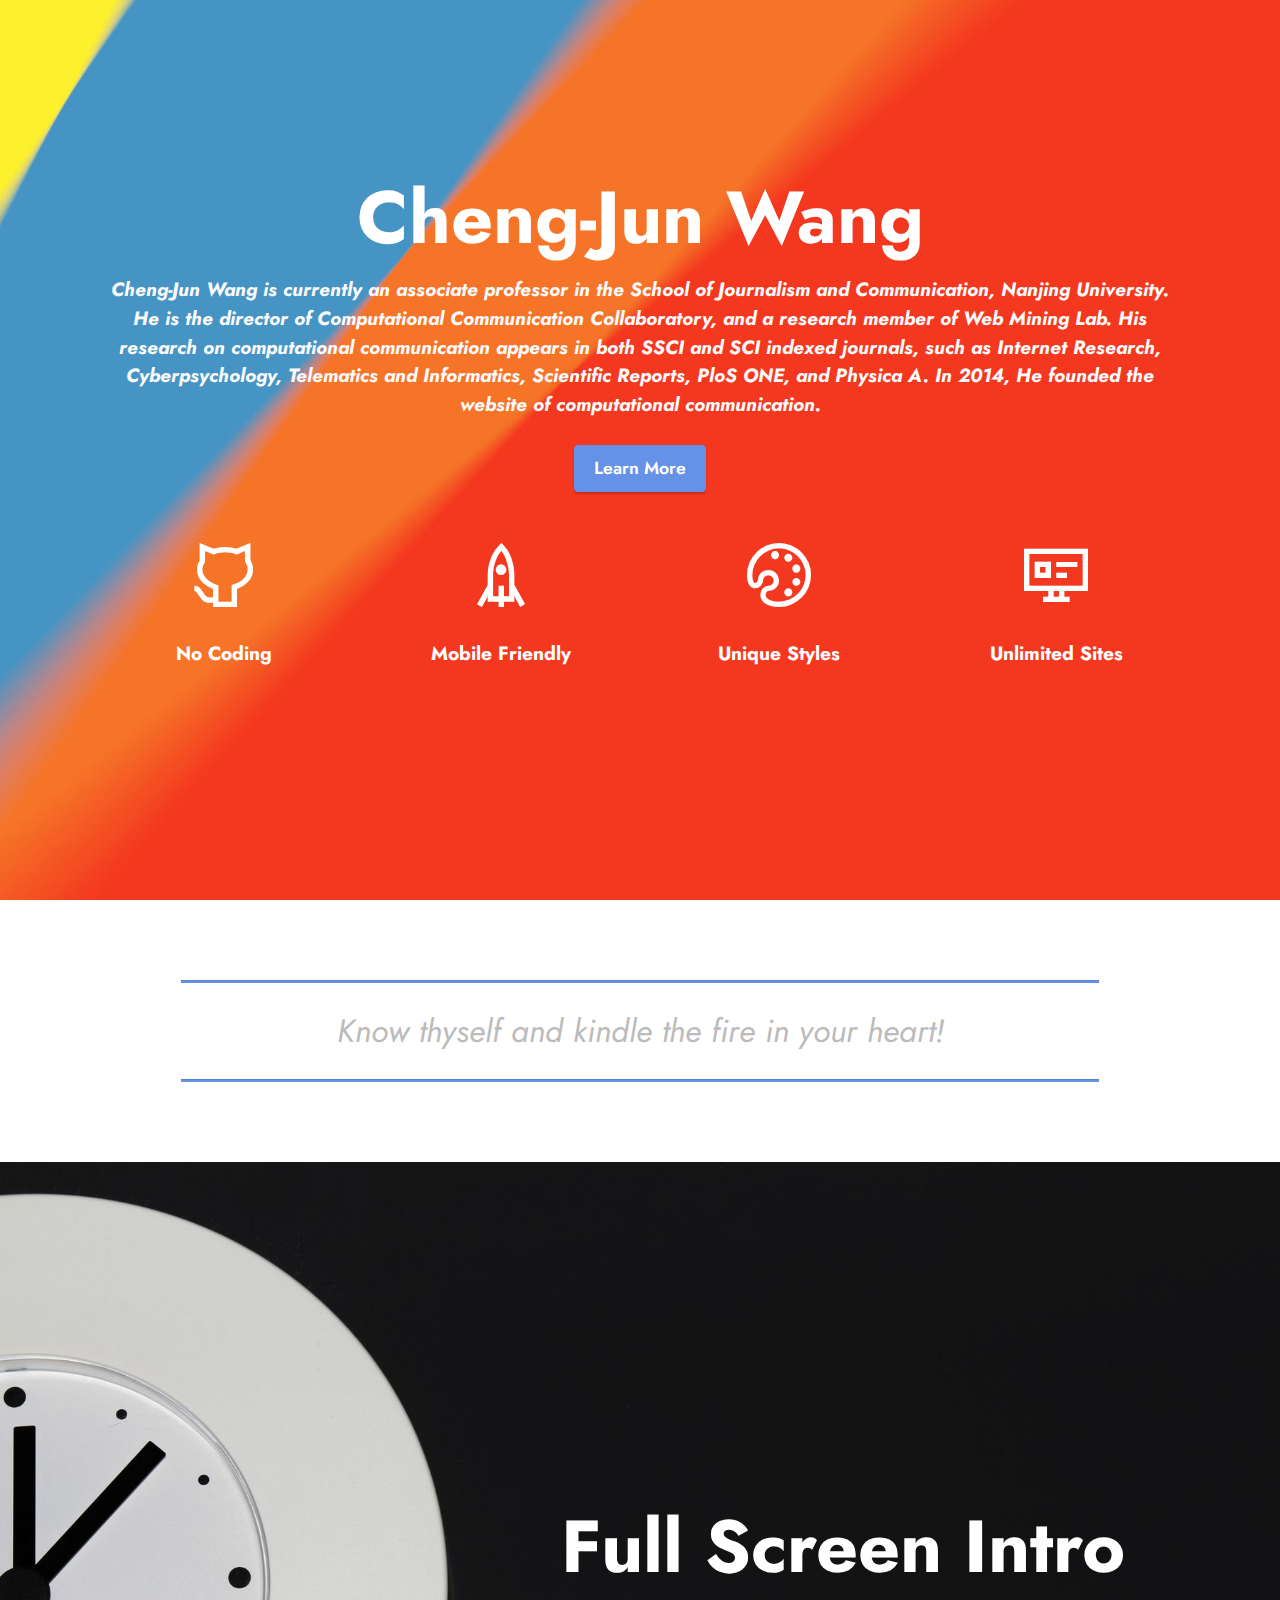
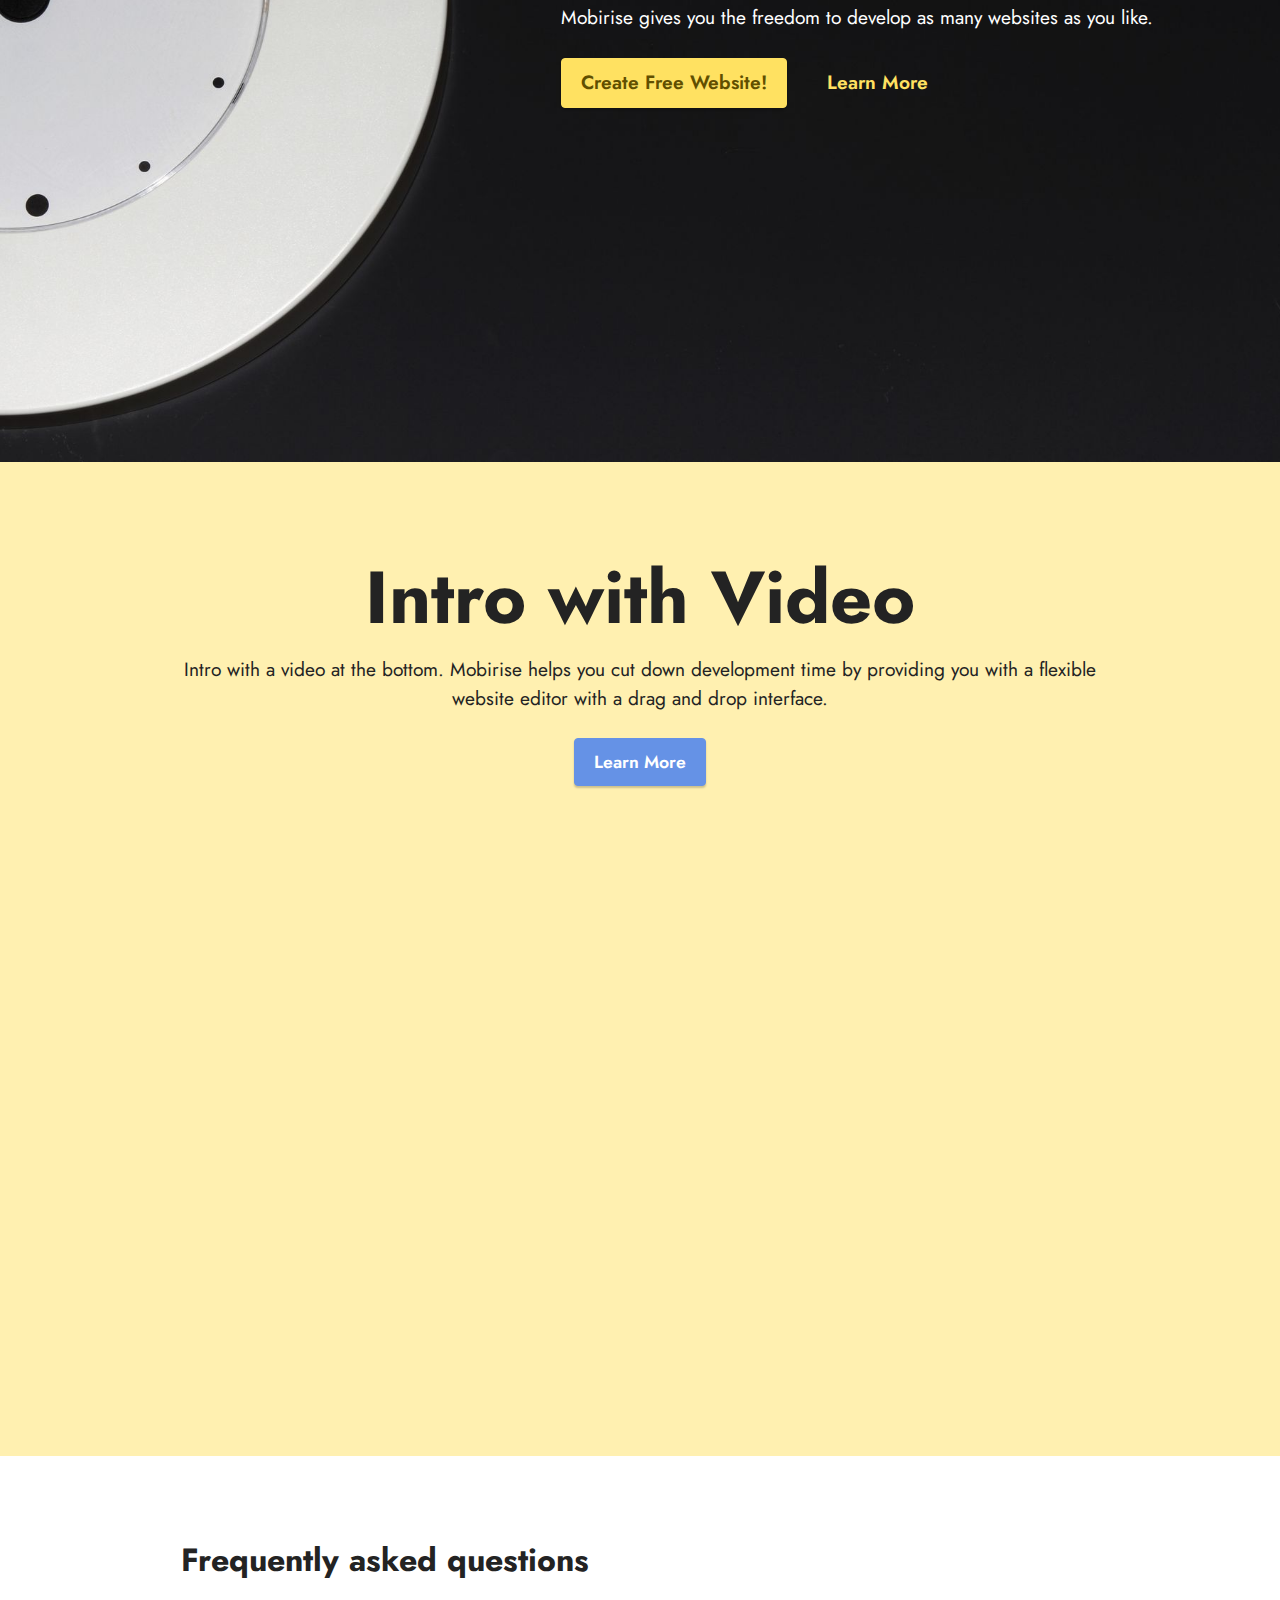
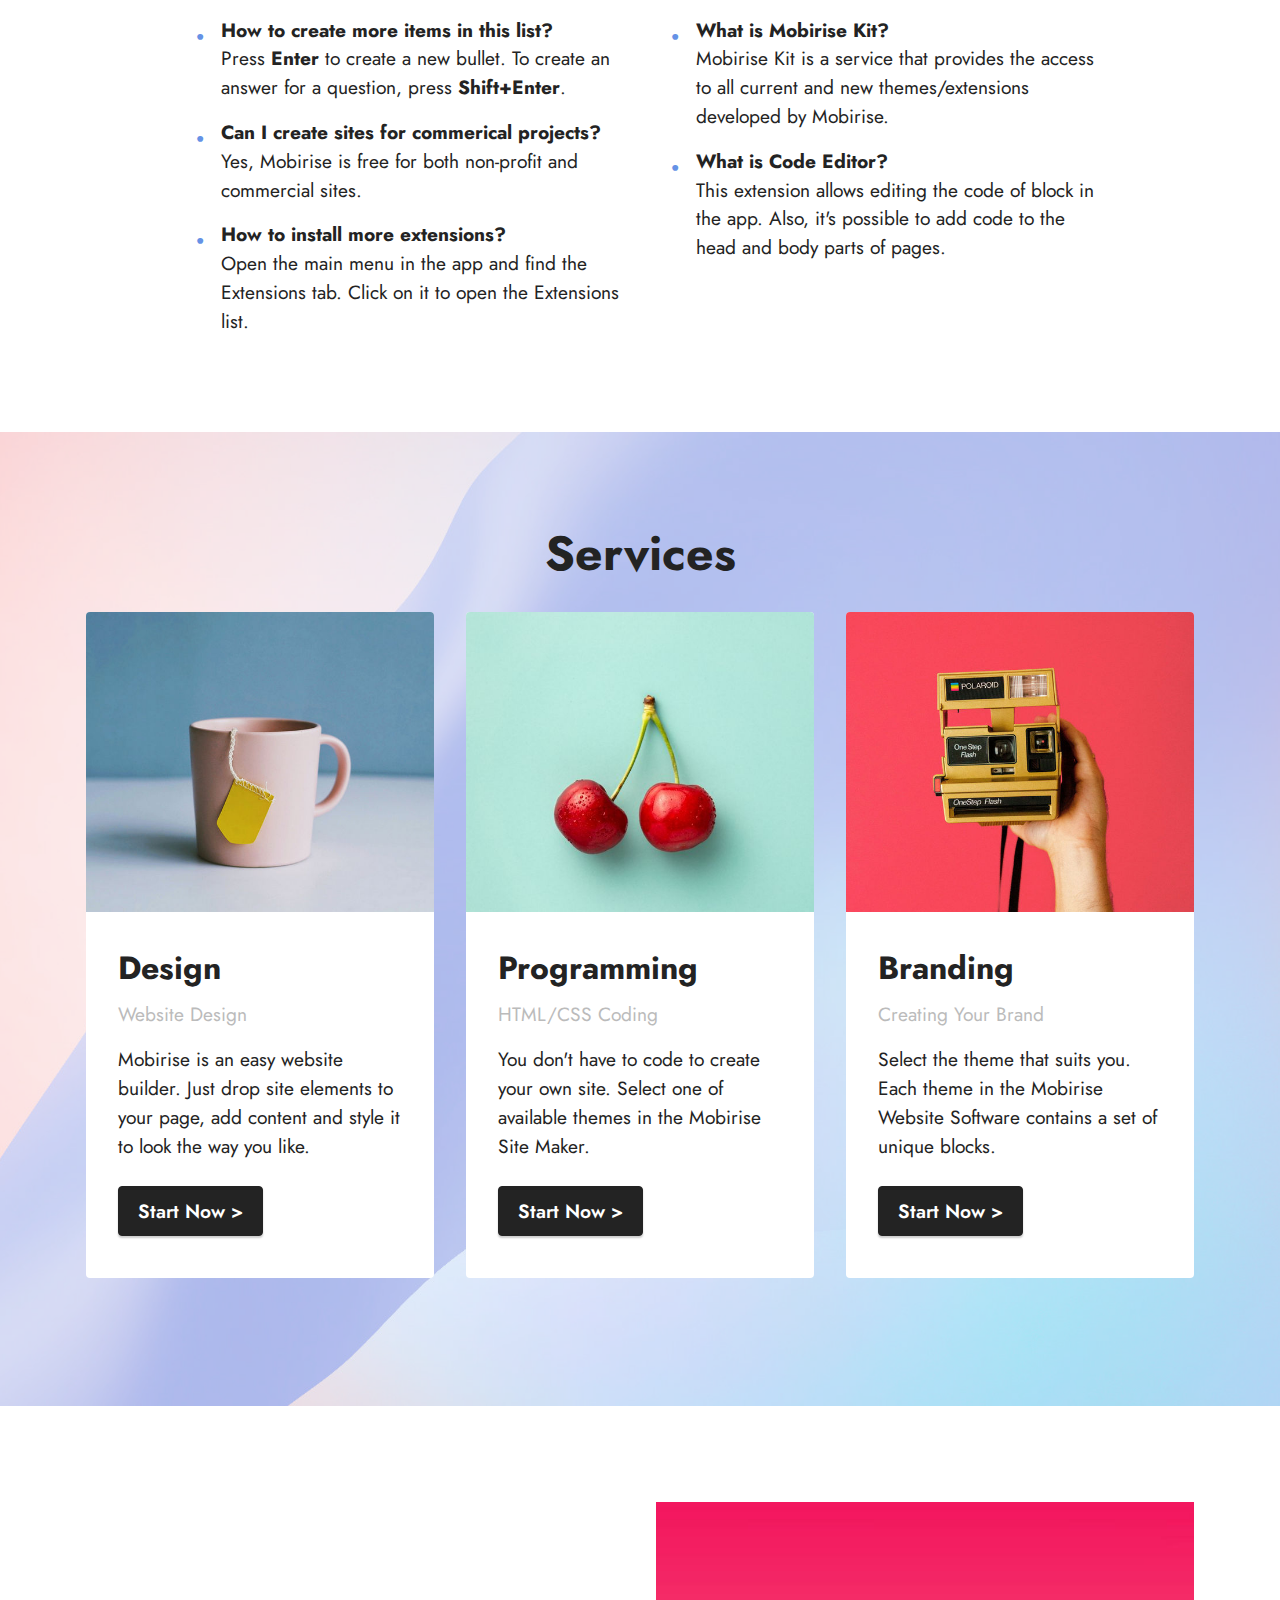
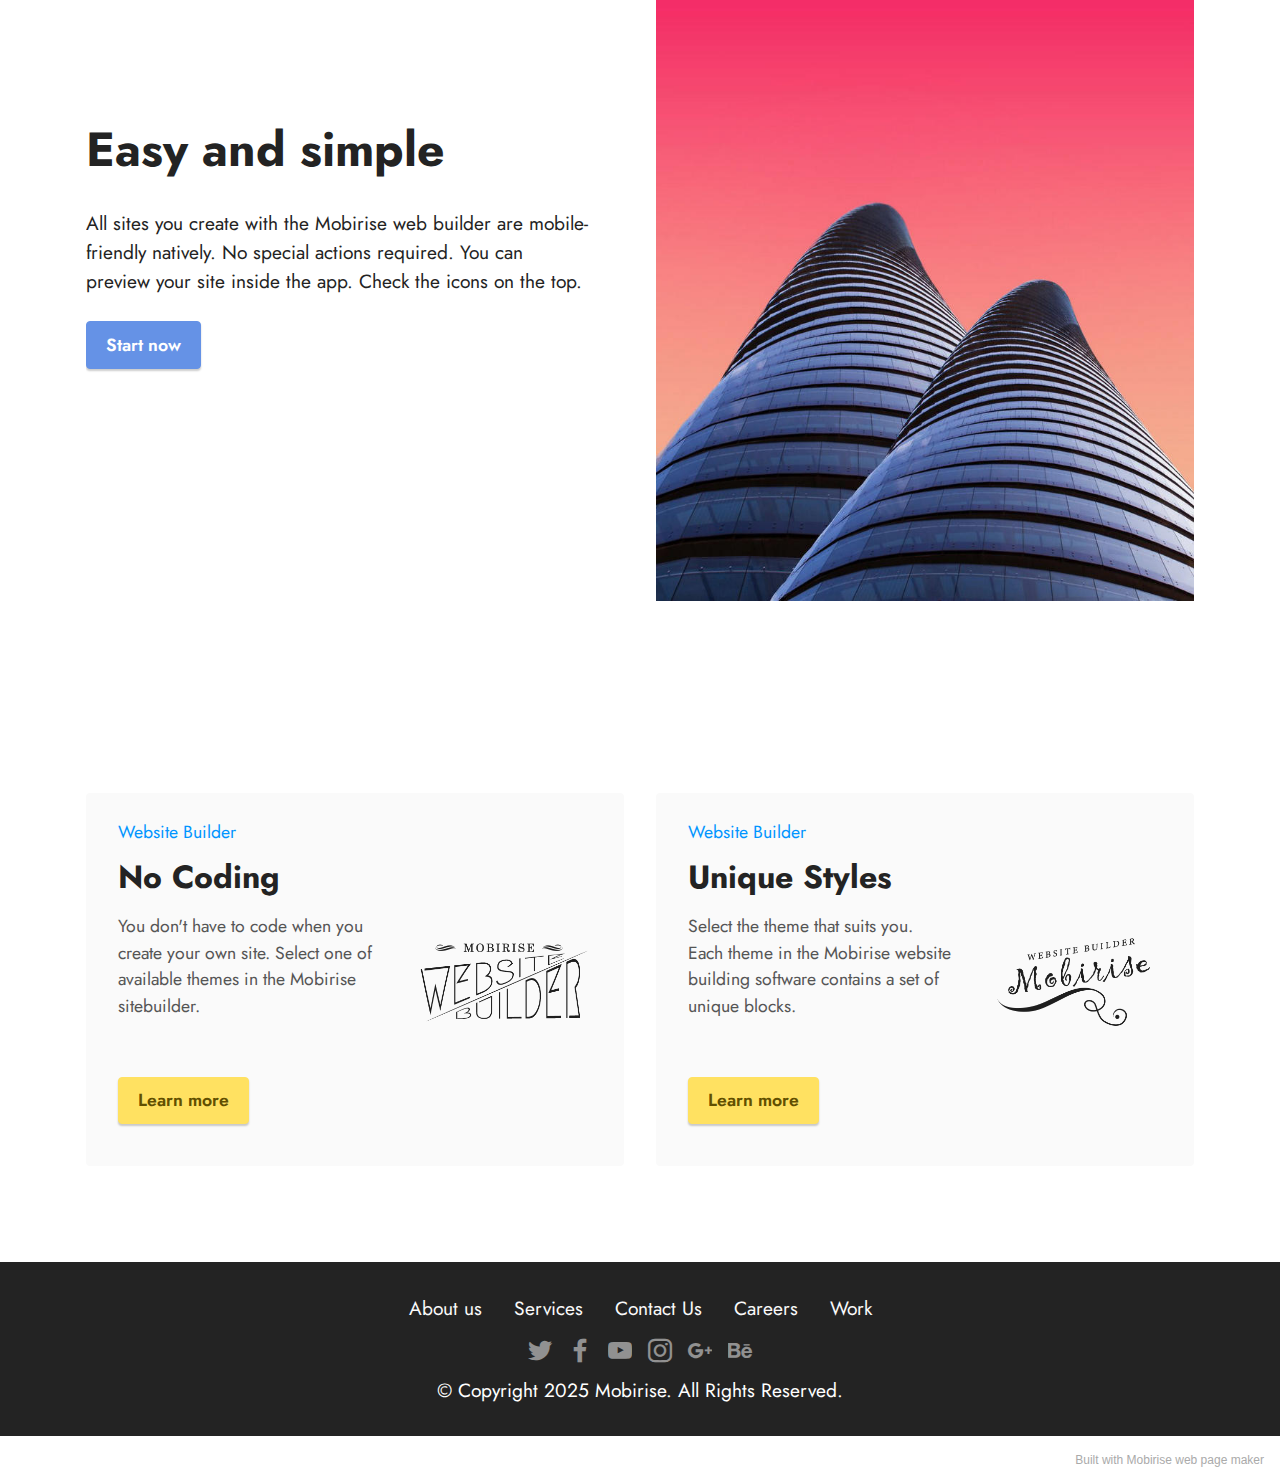
==== commit 4e917558: "Update index.html" ====
--- a/index.html
+++ b/index.html
@@ -408,7 +408,7 @@
             </div>
         </div>
     </div>
-</section><section style="background-color: #fff; font-family: -apple-system, BlinkMacSystemFont, 'Segoe UI', 'Roboto', 'Helvetica Neue', Arial, sans-serif; color:#aaa; font-size:12px; padding: 0; align-items: center; display: flex;"><a href="https://mobirise.site/d" style="flex: 1 1; height: 3rem; padding-left: 1rem;"></a><p style="flex: 0 0 auto; margin:0; padding-right:1rem;">Created with Mobirise - <a href="https://mobirise.site/m" style="color:#aaa;">More</a></p></section><script src="assets/web/assets/jquery/jquery.min.js"></script>  <script src="assets/popper/popper.min.js"></script>  <script src="assets/tether/tether.min.js"></script>  <script src="assets/bootstrap/js/bootstrap.min.js"></script>  <script src="assets/smoothscroll/smooth-scroll.js"></script>  <script src="assets/vimeoplayer/jquery.mb.vimeo_player.js"></script>  <script src="assets/playervimeo/vimeo_player.js"></script>  <script src="assets/theme/js/script.js"></script>  
+</section><section style="background-color: #fff; font-family: -apple-system, BlinkMacSystemFont, 'Segoe UI', 'Roboto', 'Helvetica Neue', Arial, sans-serif; color:#aaa; font-size:12px; padding: 0; align-items: center; display: flex;"><a href="https://mobirise.site/c" style="flex: 1 1; height: 3rem; padding-left: 1rem;"></a><p style="flex: 0 0 auto; margin:0; padding-right:1rem;"><a href="https://mobirise.site/i" style="color:#aaa;">Built with Mobirise</a> web page maker</p></section><script src="assets/web/assets/jquery/jquery.min.js"></script>  <script src="assets/popper/popper.min.js"></script>  <script src="assets/tether/tether.min.js"></script>  <script src="assets/bootstrap/js/bootstrap.min.js"></script>  <script src="assets/smoothscroll/smooth-scroll.js"></script>  <script src="assets/vimeoplayer/jquery.mb.vimeo_player.js"></script>  <script src="assets/playervimeo/vimeo_player.js"></script>  <script src="assets/theme/js/script.js"></script>  
   
   
 </body>
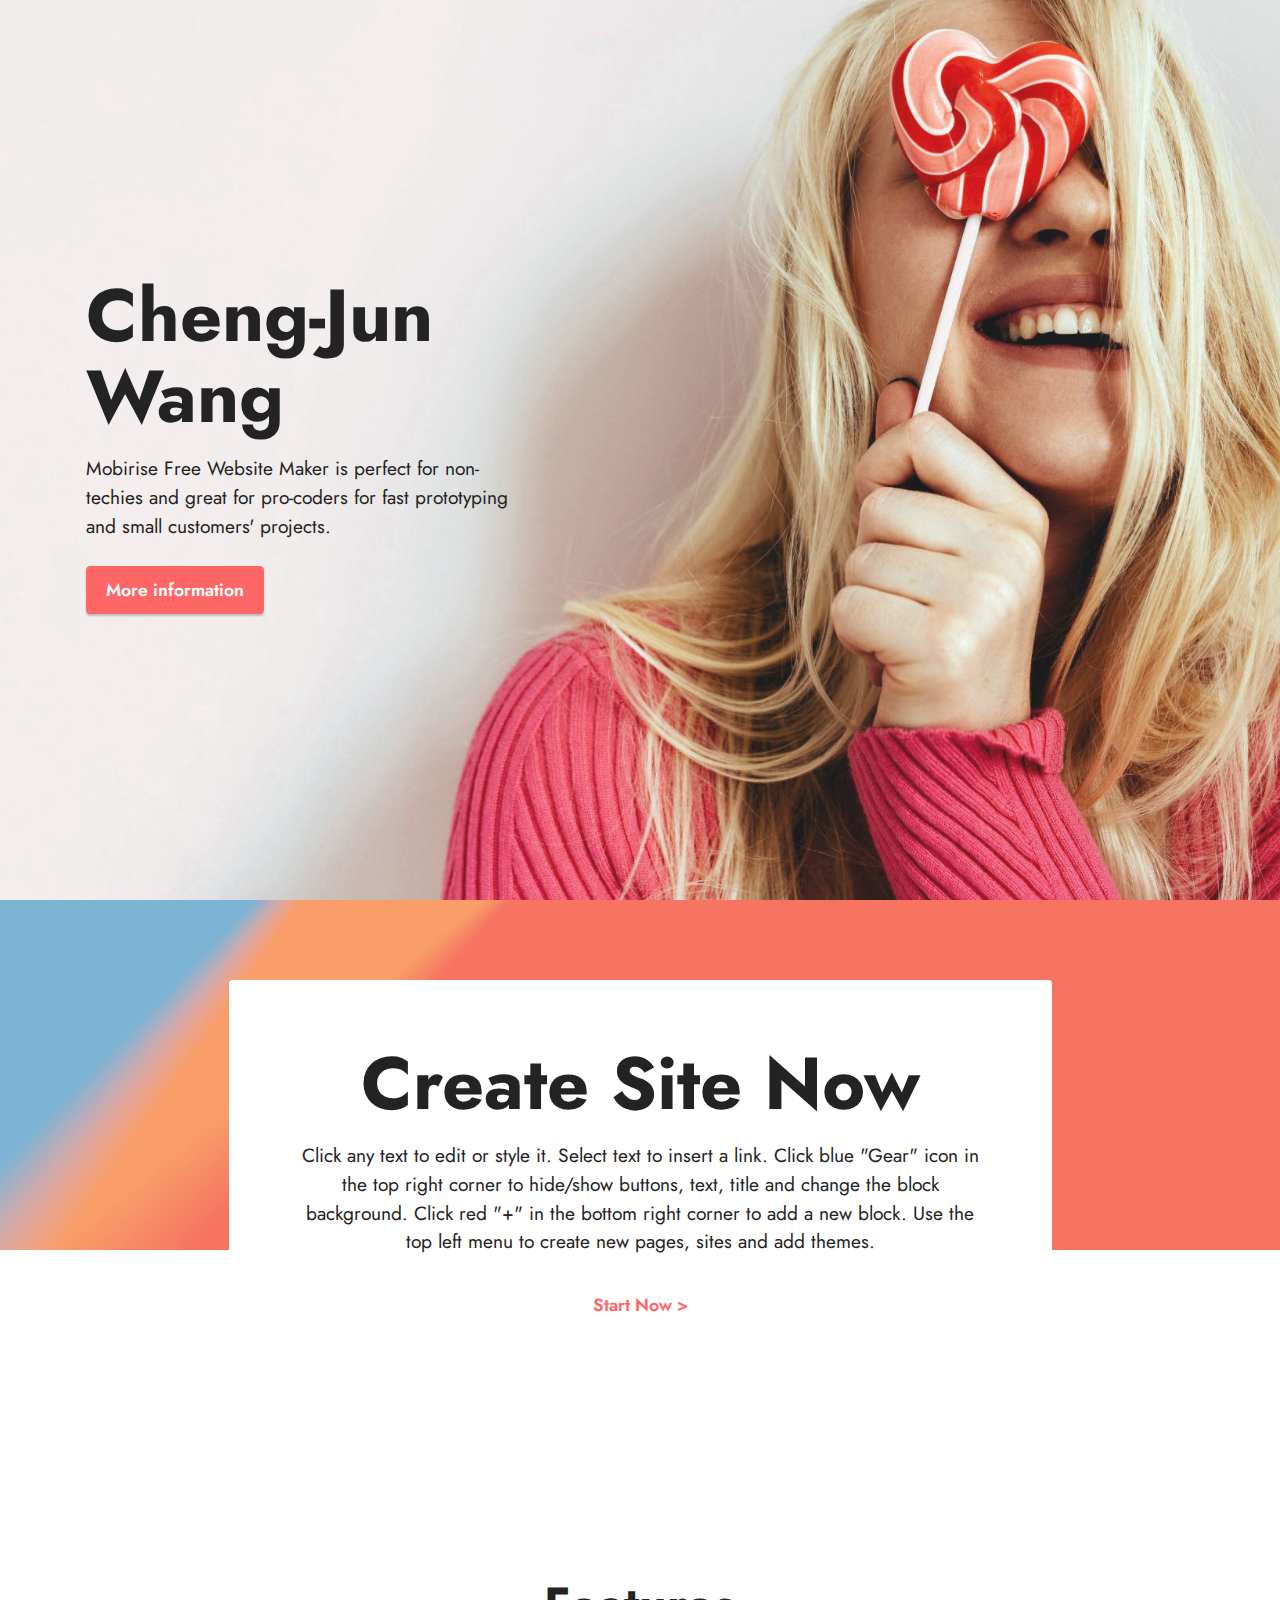
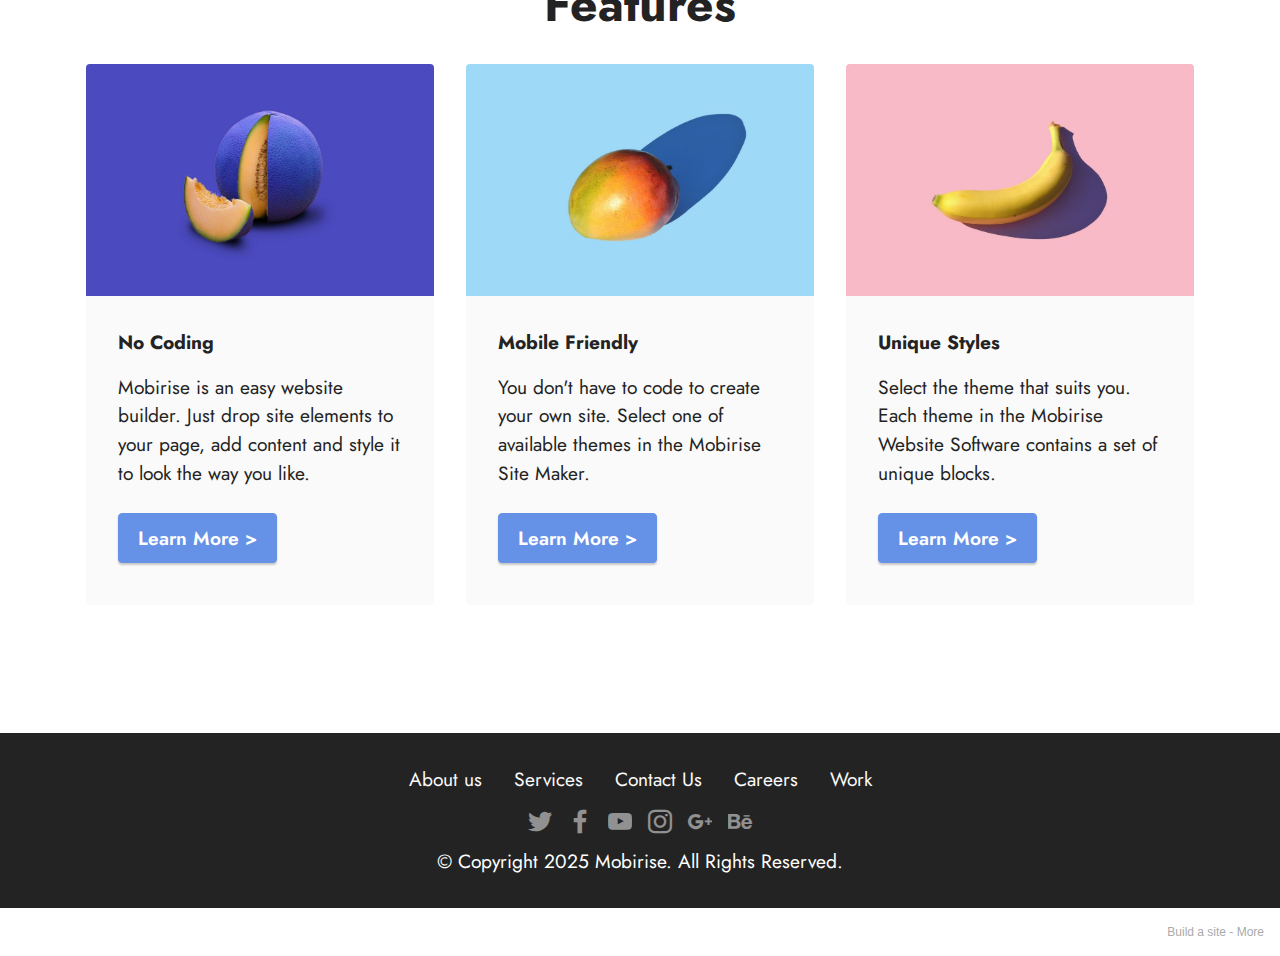
==== commit 05e18252: "day1" ====
--- a/index.html
+++ b/index.html
@@ -11,7 +11,6 @@
   
   
   <title>Home</title>
-  <link rel="stylesheet" href="assets/web/assets/mobirise-icons2/mobirise2.css">
   <link rel="stylesheet" href="assets/tether/tether.min.css">
   <link rel="stylesheet" href="assets/bootstrap/css/bootstrap.min.css">
   <link rel="stylesheet" href="assets/bootstrap/css/bootstrap-grid.min.css">
@@ -28,319 +27,112 @@
 </head>
 <body>
   
-  <section class="header19 cid-sxfXjKoYJS mbr-fullscreen" id="header19-0">
-
-    
-
-    
-
-    <div class="container">
-        <div class="media-container">
-            <div class="col-md-12 align-center">
-                <h1 class="mbr-section-title mbr-white mbr-bold mbr-fonts-style mb-3 display-1">
-                    Cheng-Jun Wang</h1>
-                <p class="mbr-text mbr-white mbr-fonts-style display-7"><em><strong>
-                    Cheng-Jun Wang is currently an associate professor in the School of Journalism and Communication, Nanjing University. He is the director of Computational Communication Collaboratory, and a research member of Web Mining Lab. His research on computational communication appears in both SSCI and SCI indexed journals, such as Internet Research, Cyberpsychology, Telematics and Informatics, Scientific Reports, PloS ONE, and Physica A. In 2014, He founded the website of computational communication. 
-                </strong></em></p>
-                <div class="mbr-section-btn align-center"><a class="btn btn-primary display-4" href="https://mobiri.se/">Learn More</a></div>
-
-                <div class="row justify-content-center">
-                    <div class="col-12 col-md-6 col-lg-3">
-                        <div class="card-wrapper">
-                            <div class="card-box align-center">
-                                <span class="mbr-iconfont mobi-mbri-github mobi-mbri"></span>
-                                <h4 class="card-title align-center mbr-black mbr-fonts-style display-7">
-                                    <strong>No Coding</strong>
-                                </h4>
-                            </div>
+  <section class="header1 cid-sEOmjnzNsy mbr-fullscreen" id="header1-0">
+
+    
+
+    <div class="mbr-overlay" style="opacity: 0.1; background-color: rgb(250, 250, 250);"></div>
+
+    <div class="container">
+        <div class="row">
+            <div class="col-12 col-lg-5">
+                <h1 class="mbr-section-title mbr-fonts-style mb-3 display-1"><strong>Cheng-Jun Wang</strong></h1>
+                
+                <p class="mbr-text mbr-fonts-style display-7">
+                    Mobirise Free Website Maker is perfect for non-techies and great for pro-coders for fast prototyping and small customers' projects.</p>
+                <div class="mbr-section-btn mt-3"><a class="btn btn-secondary display-4" href="https://chengjunwang.com/" target="_blank">More information</a></div>
+            </div>
+        </div>
+    </div>
+</section>
+
+<section class="header12 cid-sEOml8TMnF mbr-parallax-background" id="header12-1">
+
+    
+
+    <div class="mbr-overlay" style="opacity: 0.3; background-color: rgb(255, 255, 255);">
+    </div>
+    <div class="container">
+        <div class="row justify-content-center">
+            <div class="card col-12 col-md-12 col-lg-9">
+                <div class="card-wrapper">
+                    <div class="card-box align-center">
+                        <h1 class="card-title mbr-fonts-style mb-3 display-1">
+                            <strong>Create Site Now</strong></h1>
+                        <p class="mbr-text mbr-fonts-style display-7">Click any text to edit or style it. Select
+                            text to insert a link. Click blue "Gear" icon in the top right corner to hide/show buttons,
+                            text, title and change the block background. Click red "+" in the bottom right corner to add
+                            a new block. Use the top left menu to create new pages, sites and add themes.</p>
+                        <div class="mbr-section-btn mt-3">
+                            <a class="btn btn-secondary-outline display-4" href="https://mobiri.se">Start Now &gt;</a>
                         </div>
                     </div>
-                    <div class="col-12 col-md-6 col-lg-3">
-                        <div class="card-wrapper">
-                            <div class="card-box align-center">
-                                <span class="mbr-iconfont mobi-mbri-rocket mobi-mbri"></span>
-                                <h4 class="card-title align-center mbr-black mbr-fonts-style display-7">
-                                    <strong>Mobile Friendly</strong>
-                                </h4>
-                            </div>
-                        </div>
-                    </div>
-                    <div class="col-12 col-md-6 col-lg-3">
-                        <div class="card-wrapper">
-                            <div class="card-box align-center">
-                                <span class="mbr-iconfont mobi-mbri-change-style mobi-mbri"></span>
-                                <h4 class="card-title align-center mbr-black mbr-fonts-style display-7">
-                                    <strong>Unique Styles</strong>
-                                </h4>
-                            </div>
-                        </div>
-                    </div>
-                    <div class="col-12 col-md-6 col-lg-3">
-                        <div class="card-wrapper">
-                            <div class="card-box align-center">
-                                <span class="mbr-iconfont mobi-mbri-sites mobi-mbri"></span>
-                                <h4 class="card-title align-center mbr-black mbr-fonts-style display-7">
-                                    <strong>Unlimited Sites</strong>
-                                </h4>
-                            </div>
-                        </div>
-                    </div>
                 </div>
             </div>
         </div>
     </div>
 </section>
 
-<section class="content6 cid-sxfXqEAhwR" id="content6-4">
-    
-    <div class="container">
-        <div class="row justify-content-center">
-            <div class="col-md-12 col-lg-10">
-                <hr class="line">
-                <p class="mbr-text align-center mbr-fonts-style my-4 display-5"><em>Know thyself and kindle the fire in your heart!</em></p>
-                <hr class="line">
-            </div>
-        </div>
-    </div>
-</section>
-
-<section class="header5 cid-sEOjcOI1Mc mbr-fullscreen" id="header5-9">
-
-    
-
-    
-
-    <div class="container">
-        <div class="row justify-content-end">
-            <div class="col-12 col-lg-7">
-                <h1 class="mbr-section-title mbr-fonts-style mbr-white mb-3 display-1"><strong>Full Screen Intro</strong></h1>
-                
-                <p class="mbr-text mbr-fonts-style mbr-white display-7">
-                    Mobirise gives you the freedom to develop as many websites as you like.</p>
-                <div class="mbr-section-btn mt-3"><a class="btn btn-warning display-7" href="https://mobiri.se">Create Free Website!</a>
-                    <a class="btn btn-warning-outline display-7" href="https://mobiri.se">Learn More</a></div>
-            </div>
-        </div>
-    </div>
-</section>
-
-<section class="header16 cid-sxn0oeUorT" id="header16-8">
-
-    
-
-    
-
-    <div class="container">
-        <div class="row justify-content-center">
-            <div class="col-12 col-lg-10">
-                <h1 class="mbr-section-title mbr-fonts-style mb-3 display-1">
-                    <strong>Intro with Video</strong>
-                </h1>
-                <p class="mbr-text mbr-fonts-style display-7">
-                    Intro with a video at the bottom. Mobirise helps you cut down development time by providing you with a flexible website editor with a drag and drop interface.</p>
-                <div class="mbr-section-btn mt-3">
-                    <a class="btn btn-primary display-4" href="https://mobiri.se">Learn More</a>
-                </div>
-                <div class="video-wrapper mt-4"><iframe class="mbr-embedded-video" src="https://www.youtube.com/embed/VA8PzkQa8d8?rel=0&amp;amp;showinfo=0&amp;autoplay=0&amp;loop=0" width="1280" height="720" frameborder="0" allowfullscreen></iframe></div>
-            </div>
-        </div>
-    </div>
-</section>
-
-<section class="content13 cid-sxfXrxA1yJ" id="content13-5">
-    
-    
-    <div class="container">
-        <div class="row justify-content-center">
-            <div class="col-md-12 col-lg-10">
-                <h3 class="mbr-section-title mbr-fonts-style mb-4 display-5">
-                    <strong>Frequently asked questions</strong>
-                </h3>
-            </div>
-        </div>
-        <div class="row justify-content-center">
-            <div class="col-md-12 col-lg-10">
-                <div class="row justify-content-center">
-                    <div class="col-12 col-lg-6">
-                        <ul class="list mbr-fonts-style display-7">
-                            <li><strong>How to create more items in this list?</strong><br>Press <strong>Enter </strong>to create a new
-                                bullet. To
-                                create an answer for a question, press <strong>Shift+Enter</strong>.</li>
-                            <li><strong>Can I create sites for commerical projects?</strong><br>Yes, Mobirise is free for both
-                                non-profit
-                                and commercial sites.</li>
-                            <li><strong>How to install more extensions?</strong><br>Open the main menu in the app and find the
-                                Extensions
-                                tab. Click on it to open the Extensions list.</li>
-                        </ul>
-                    </div>
-                    <div class="col-12 col-lg-6">
-                        <ul class="list mbr-fonts-style display-7">
-                            <li><strong>What is Mobirise Kit?
-                                </strong><br>Mobirise Kit is a service that provides the access to all current and new
-                                themes/extensions developed by Mobirise.&nbsp;</li>
-                            <li><strong>What is Code Editor?<br></strong>This extension allows editing the code of block in the
-                                app. Also,
-                                it's possible to add code to the head and body parts of pages.</li>
-                        </ul>
-                    </div>
-                </div>
-            </div>
-        </div>
-    </div>
-</section>
-
-<section class="features4 cid-sxfXlbxTxq" id="features4-1">
-    
-    <div class="mbr-overlay"></div>
+<section class="features3 cid-sEOmmjgT2t" id="features3-2">
+    
+    
     <div class="container">
         <div class="mbr-section-head">
             <h4 class="mbr-section-title mbr-fonts-style align-center mb-0 display-2">
-                <strong>Services</strong></h4>
+                <strong>Features</strong></h4>
             
         </div>
         <div class="row mt-4">
             <div class="item features-image сol-12 col-md-6 col-lg-4">
                 <div class="item-wrapper">
                     <div class="item-img">
-                        <img src="assets/images/product2.jpg" alt="" title="">
+                        <img src="assets/images/features1.jpg">
                     </div>
                     <div class="item-content">
-                        <h5 class="item-title mbr-fonts-style display-5"><strong>Design</strong></h5>
-                        <h6 class="item-subtitle mbr-fonts-style mt-1 display-7">Website Design</h6>
+                        <h5 class="item-title mbr-fonts-style display-7"><strong>No Coding</strong></h5>
+                        
                         <p class="mbr-text mbr-fonts-style mt-3 display-7">Mobirise is an easy website builder. Just
                             drop site elements to your page, add content and style it to look the way you like.</p>
                     </div>
-                    <div class="mbr-section-btn item-footer mt-2"><a href="" class="btn item-btn btn-black display-7" target="_blank">Start Now
+                    <div class="mbr-section-btn item-footer mt-2"><a href="" class="btn btn-primary item-btn display-7" target="_blank">Learn More
                             &gt;</a></div>
                 </div>
             </div>
             <div class="item features-image сol-12 col-md-6 col-lg-4">
                 <div class="item-wrapper">
                     <div class="item-img">
-                        <img src="assets/images/product3.jpg" alt="" title="">
+                        <img src="assets/images/features2.jpg">
                     </div>
                     <div class="item-content">
-                        <h5 class="item-title mbr-fonts-style display-5"><strong>Programming</strong></h5>
-                        <h6 class="item-subtitle mbr-fonts-style mt-1 display-7">
-                            HTML/CSS Coding</h6>
+                        <h5 class="item-title mbr-fonts-style display-7"><strong>Mobile Friendly</strong></h5>
+                        
                         <p class="mbr-text mbr-fonts-style mt-3 display-7">You don't have to code to create your own
                             site. Select one of available themes in the Mobirise Site Maker.</p>
                     </div>
-                    <div class="mbr-section-btn item-footer mt-2"><a href="" class="btn item-btn btn-black display-7" target="_blank">Start Now
+                    <div class="mbr-section-btn item-footer mt-2"><a href="" class="btn btn-primary item-btn display-7" target="_blank">Learn More
                             &gt;</a></div>
                 </div>
             </div>
             <div class="item features-image сol-12 col-md-6 col-lg-4">
                 <div class="item-wrapper">
                     <div class="item-img">
-                        <img src="assets/images/product1.jpg" alt="" title="">
+                        <img src="assets/images/features3.jpg">
                     </div>
                     <div class="item-content">
-                        <h5 class="item-title mbr-fonts-style display-5"><strong>Branding</strong></h5>
-                        <h6 class="item-subtitle mbr-fonts-style mt-1 display-7">Creating Your Brand</h6>
+                        <h5 class="item-title mbr-fonts-style display-7"><strong>Unique Styles</strong></h5>
+                        
                         <p class="mbr-text mbr-fonts-style mt-3 display-7">Select the theme that suits you. Each theme
                             in the Mobirise Website Software contains a set of unique blocks.<br></p>
                     </div>
-                    <div class="mbr-section-btn item-footer mt-2"><a href="" class="btn item-btn btn-black display-7" target="_blank">Start Now
+                    <div class="mbr-section-btn item-footer mt-2"><a href="" class="btn btn-primary item-btn display-7" target="_blank">Learn More
                             &gt;</a></div>
                 </div>
             </div>
-
         </div>
     </div>
 </section>
 
-<section class="features18 cid-sxfXoypbJD" id="features19-3">
-
-    
-
-    
-    <div class="container">
-        <div class="row justify-content-center">
-            <div class="card col-12 col-lg">
-                <div class="card-wrapper">
-                    <h6 class="card-title mbr-fonts-style mb-4 display-2">
-                        <strong>Easy and simple</strong>
-                    </h6>
-                    <p class="mbr-text mbr-fonts-style display-7">
-                        All sites you create with the Mobirise web builder are mobile-friendly natively. No special actions required. You can preview your site inside the app. Check the icons on the top.</p>
-                    <div class="mbr-section-btn">
-                        <a class="btn btn-primary display-4" href="https://mobiri.se">Start now</a>
-                    </div>
-                </div>
-            </div>
-            <div class="col-12 col-lg-6">
-                <div class="image-wrapper">
-                    <img src="assets/images/2.jpg" alt="Mobirise">
-                </div>
-            </div>
-        </div>
-    </div>
-</section>
-
-<section class="features4 cid-sxfXmHGV3B" id="features5-2">
-
-    
-
-    
-    <div class="container">
-        <div class="row">
-            <div class="col-12 col-lg-6">
-                <div class="card-wrapper">
-                    <div class="row">
-                        <div class="col-12 col-md-7">
-                            <div class="text-wrapper">
-                                <h6 class="card-subtitle mbr-fonts-style mb-2 display-4">
-                                    Website Builder
-                                </h6>
-                                <h5 class="card-title mbr-fonts-style display-5">
-                                    <strong>No Coding</strong>
-                                </h5>
-                                <p class="mbr-text mbr-fonts-style mb-5 display-4">You don't have to code when you create your own site. Select one of available themes in the Mobirise sitebuilder.</p>
-                                <div class="mbr-section-btn">
-                                    <a href="https://mobiri.se" class="btn btn-warning display-4">Learn more</a>
-                                </div>
-                            </div>
-                        </div>
-                        <div class="col-12 col-md-5">
-                            <div class="img-wrapper">
-                                <img src="assets/images/1.png" alt="Mobirise">
-                            </div>
-                        </div>
-                    </div>
-                </div>
-            </div>
-            <div class="col-12 col-lg-6">
-                <div class="card-wrapper">
-                    <div class="row">
-                        <div class="col-12 col-md-7">
-                            <div class="text-wrapper">
-                                <h6 class="card-subtitle mbr-fonts-style mb-2 display-4">
-                                    Website Builder
-                                </h6>
-                                <h5 class="card-title mbr-fonts-style display-5">
-                                    <strong>Unique Styles</strong>
-                                </h5>
-                                <p class="mbr-text mbr-fonts-style mb-5 display-4">Select the theme that suits you. Each theme in the Mobirise website building software contains a set of unique blocks.</p>
-                                <div class="mbr-section-btn">
-                                    <a href="https://mobiri.se" class="btn btn-warning display-4">Learn more</a>
-                                </div>
-                            </div>
-                        </div>
-                        <div class="col-12 col-md-5">
-                            <div class="img-wrapper">
-                                <img src="assets/images/3.png" alt="Mobirise">
-                            </div>
-                        </div>
-                    </div>
-                </div>
-            </div>
-        </div>
-    </div>
-</section>
-
-<section class="footer3 cid-sxfXwJ2J0g" once="footers" id="footer3-7">
+<section class="footer3 cid-sEOmqywApE" once="footers" id="footer3-3">
 
     
 
@@ -408,7 +200,7 @@
             </div>
         </div>
     </div>
-</section><section style="background-color: #fff; font-family: -apple-system, BlinkMacSystemFont, 'Segoe UI', 'Roboto', 'Helvetica Neue', Arial, sans-serif; color:#aaa; font-size:12px; padding: 0; align-items: center; display: flex;"><a href="https://mobirise.site/c" style="flex: 1 1; height: 3rem; padding-left: 1rem;"></a><p style="flex: 0 0 auto; margin:0; padding-right:1rem;"><a href="https://mobirise.site/i" style="color:#aaa;">Built with Mobirise</a> web page maker</p></section><script src="assets/web/assets/jquery/jquery.min.js"></script>  <script src="assets/popper/popper.min.js"></script>  <script src="assets/tether/tether.min.js"></script>  <script src="assets/bootstrap/js/bootstrap.min.js"></script>  <script src="assets/smoothscroll/smooth-scroll.js"></script>  <script src="assets/vimeoplayer/jquery.mb.vimeo_player.js"></script>  <script src="assets/playervimeo/vimeo_player.js"></script>  <script src="assets/theme/js/script.js"></script>  
+</section><section style="background-color: #fff; font-family: -apple-system, BlinkMacSystemFont, 'Segoe UI', 'Roboto', 'Helvetica Neue', Arial, sans-serif; color:#aaa; font-size:12px; padding: 0; align-items: center; display: flex;"><a href="https://mobirise.site/e" style="flex: 1 1; height: 3rem; padding-left: 1rem;"></a><p style="flex: 0 0 auto; margin:0; padding-right:1rem;">Build a site - <a href="https://mobirise.site/w" style="color:#aaa;">More</a></p></section><script src="assets/web/assets/jquery/jquery.min.js"></script>  <script src="assets/popper/popper.min.js"></script>  <script src="assets/tether/tether.min.js"></script>  <script src="assets/bootstrap/js/bootstrap.min.js"></script>  <script src="assets/smoothscroll/smooth-scroll.js"></script>  <script src="assets/parallax/jarallax.min.js"></script>  <script src="assets/theme/js/script.js"></script>  
   
   
 </body>
--- a/assets/mobirise/css/mbr-additional.css
+++ b/assets/mobirise/css/mbr-additional.css
@@ -682,269 +682,109 @@
 a {
   transition: color 0.6s;
 }
-.cid-sxfXjKoYJS {
-  background-image: url("../../../assets/images/background8.jpg");
-}
-.cid-sxfXjKoYJS .icons-media-container {
-  display: flex;
-  -webkit-justify-content: center;
-  justify-content: center;
-  -webkit-flex-direction: row;
-  flex-direction: row;
-  -webkit-flex-wrap: wrap;
-  flex-wrap: wrap;
-  padding-top: 4rem;
-}
-.cid-sxfXjKoYJS .icons-media-container .mbr-iconfont {
-  font-size: 96px;
-  color: #ffffff;
-}
-.cid-sxfXjKoYJS .icons-media-container .icon-block {
-  padding-bottom: 1rem;
-}
-.cid-sxfXjKoYJS .mbr-text {
-  color: #ffffff;
-}
-.cid-sxfXjKoYJS .card {
-  padding-bottom: 1.5rem;
-}
-.cid-sxfXjKoYJS .card-wrapper {
-  min-height: 220px;
-  transition: all 0.3s;
-  border-radius: 4px;
-  padding: 1rem;
-  display: flex;
-  justify-content: center;
-  align-items: center;
-}
-.cid-sxfXjKoYJS .card-wrapper .mbr-iconfont {
-  display: block;
-  font-size: 4rem;
-  color: #ffffff;
-  margin-bottom: 2rem;
-}
-.cid-sxfXjKoYJS .card-wrapper .card-title {
-  color: #ffffff;
-}
-.cid-sxfXjKoYJS H1 {
-  text-align: center;
-  color: #ffffff;
-}
-.cid-sxfXjKoYJS .mbr-text,
-.cid-sxfXjKoYJS .mbr-section-btn {
-  text-align: center;
-  color: #fafafa;
-}
-.cid-sxfXqEAhwR {
+.cid-sEOmjnzNsy {
+  background-image: url("../../../assets/images/background13.jpg");
+}
+.cid-sEOml8TMnF {
   padding-top: 5rem;
   padding-bottom: 5rem;
-  background-color: #ffffff;
-}
-.cid-sxfXqEAhwR .line {
-  background-color: #6592e6;
-  align: center;
-  height: 2px;
-  margin: 0 auto;
-}
-.cid-sxfXqEAhwR .mbr-text {
-  color: #bbbbbb;
-}
-.cid-sEOjcOI1Mc {
-  background-image: url("../../../assets/images/background9.jpg");
-}
-.cid-sxn0oeUorT {
-  padding-top: 6rem;
-  padding-bottom: 7rem;
-  background-color: #fff0b0;
-}
-.cid-sxn0oeUorT .mbr-section-title,
-.cid-sxn0oeUorT .mbr-text,
-.cid-sxn0oeUorT .mbr-section-btn {
-  text-align: center;
-}
-.cid-sxn0oeUorT .video-wrapper {
-  margin: auto;
-}
-.cid-sxn0oeUorT .video-wrapper iframe {
-  width: 100%;
-}
-.cid-sxfXrxA1yJ {
-  padding-top: 5rem;
-  padding-bottom: 5rem;
-  background-color: #ffffff;
-}
-.cid-sxfXrxA1yJ ul {
-  list-style: none;
-  margin: 0;
-  padding-left: 2.5rem;
-}
-.cid-sxfXrxA1yJ li {
-  position: relative;
-  margin-bottom: 1rem;
-}
-.cid-sxfXrxA1yJ ul li::before {
-  position: absolute;
-  left: -1.6rem;
-  content: "\2022";
-  color: #6592e6;
-  font-weight: bold;
-  font-size: 2rem;
-  width: 1.6rem;
-}
-.cid-sxfXlbxTxq {
+  background-image: url("../../../assets/images/background8.jpg");
+}
+.cid-sEOml8TMnF .card-wrapper {
+  background: #ffffff;
+  border-radius: 4px;
+}
+@media (max-width: 767px) {
+  .cid-sEOml8TMnF .card-wrapper {
+    padding: 1rem;
+  }
+}
+@media (min-width: 768px) and (max-width: 991px) {
+  .cid-sEOml8TMnF .card-wrapper {
+    padding: 2rem;
+  }
+}
+@media (min-width: 992px) {
+  .cid-sEOml8TMnF .card-wrapper {
+    padding: 4rem;
+  }
+}
+.cid-sEOmmjgT2t {
   padding-top: 6rem;
   padding-bottom: 6rem;
-  background-image: url("../../../assets/images/background3.jpg");
-}
-.cid-sxfXlbxTxq .mbr-overlay {
-  background: #fafafa;
-  opacity: 0.6;
-}
-.cid-sxfXlbxTxq img,
-.cid-sxfXlbxTxq .item-img {
+  background-color: #ffffff;
+}
+.cid-sEOmmjgT2t img,
+.cid-sEOmmjgT2t .item-img {
   width: 100%;
-  height: 100%;
-  height: 300px;
-  object-fit: cover;
-}
-.cid-sxfXlbxTxq .item:focus,
-.cid-sxfXlbxTxq span:focus {
+}
+.cid-sEOmmjgT2t .item:focus,
+.cid-sEOmmjgT2t span:focus {
   outline: none;
 }
-.cid-sxfXlbxTxq .item {
+.cid-sEOmmjgT2t .item {
   cursor: pointer;
   margin-bottom: 2rem;
 }
-.cid-sxfXlbxTxq .item-wrapper {
+.cid-sEOmmjgT2t .item-wrapper {
   position: relative;
   border-radius: 4px;
-  background: #ffffff;
+  background: #fafafa;
   height: 100%;
   display: flex;
   flex-flow: column nowrap;
 }
 @media (min-width: 992px) {
-  .cid-sxfXlbxTxq .item-wrapper .item-content {
+  .cid-sEOmmjgT2t .item-wrapper .item-content {
     padding: 2rem 2rem 0;
   }
-  .cid-sxfXlbxTxq .item-wrapper .item-footer {
+  .cid-sEOmmjgT2t .item-wrapper .item-footer {
     padding: 0 2rem 2rem;
   }
 }
 @media (max-width: 991px) {
-  .cid-sxfXlbxTxq .item-wrapper .item-content {
+  .cid-sEOmmjgT2t .item-wrapper .item-content {
     padding: 1rem 1rem 0;
   }
-  .cid-sxfXlbxTxq .item-wrapper .item-footer {
+  .cid-sEOmmjgT2t .item-wrapper .item-footer {
     padding: 0 1rem 1rem;
   }
 }
-.cid-sxfXlbxTxq .mbr-section-btn {
+.cid-sEOmmjgT2t .mbr-section-btn {
   margin-top: auto !important;
 }
-.cid-sxfXlbxTxq .mbr-section-title {
+.cid-sEOmmjgT2t .mbr-section-title {
   color: #232323;
 }
-.cid-sxfXlbxTxq .mbr-text,
-.cid-sxfXlbxTxq .mbr-section-btn {
+.cid-sEOmmjgT2t .mbr-text,
+.cid-sEOmmjgT2t .mbr-section-btn {
   text-align: left;
 }
-.cid-sxfXlbxTxq .item-title {
+.cid-sEOmmjgT2t .item-title {
   text-align: left;
 }
-.cid-sxfXlbxTxq .item-subtitle {
+.cid-sEOmmjgT2t .item-subtitle {
   text-align: left;
-  color: #bbbbbb;
-}
-.cid-sxfXoypbJD {
-  padding-top: 6rem;
-  padding-bottom: 6rem;
-  background-color: #ffffff;
-}
-.cid-sxfXoypbJD .row {
-  align-items: center;
-}
-@media (max-width: 991px) {
-  .cid-sxfXoypbJD .row {
-    flex-direction: column-reverse;
-  }
-  .cid-sxfXoypbJD .image-wrapper {
-    margin-bottom: 2rem;
-  }
-  .cid-sxfXoypbJD .card-wrapper {
-    padding: 0 1rem;
-  }
-}
-@media (min-width: 992px) {
-  .cid-sxfXoypbJD .card-wrapper {
-    padding-right: 2rem;
-  }
-}
-.cid-sxfXoypbJD .image-wrapper img {
-  width: 100%;
-  object-fit: cover;
-}
-.cid-sxfXmHGV3B {
-  padding-top: 6rem;
-  padding-bottom: 6rem;
-  background-color: #ffffff;
-}
-.cid-sxfXmHGV3B .card-wrapper {
-  border-radius: 4px;
-  background: #fafafa;
-}
-@media (min-width: 992px) {
-  .cid-sxfXmHGV3B .card-wrapper {
-    padding: 2rem;
-  }
-}
-@media (max-width: 991px) {
-  .cid-sxfXmHGV3B .card-wrapper {
-    padding: 1rem;
-    margin-bottom: 2rem;
-  }
-}
-.cid-sxfXmHGV3B .row {
-  align-items: center;
-  justify-content: center;
-}
-@media (max-width: 767px) {
-  .cid-sxfXmHGV3B .row .row {
-    flex-direction: column-reverse;
-  }
-  .cid-sxfXmHGV3B .row .row .img-wrapper {
-    margin-bottom: 2rem;
-  }
-}
-.cid-sxfXmHGV3B .img-wrapper img {
-  width: 100%;
-  object-fit: cover;
-}
-.cid-sxfXmHGV3B .card-subtitle {
-  color: #0095ff;
-}
-.cid-sxfXmHGV3B .mbr-text {
-  color: #555555;
-}
-.cid-sxfXwJ2J0g {
+}
+.cid-sEOmqywApE {
   padding-top: 2rem;
   padding-bottom: 2rem;
   background-color: #232323;
 }
-.cid-sxfXwJ2J0g .row-links {
+.cid-sEOmqywApE .row-links {
   width: 100%;
   justify-content: center;
 }
-.cid-sxfXwJ2J0g .social-row {
+.cid-sEOmqywApE .social-row {
   width: 100%;
   justify-content: center;
 }
-.cid-sxfXwJ2J0g .media-container-row {
+.cid-sEOmqywApE .media-container-row {
   flex-direction: column;
   justify-content: center;
   align-items: center;
 }
-.cid-sxfXwJ2J0g .media-container-row .foot-menu {
+.cid-sEOmqywApE .media-container-row .foot-menu {
   list-style: none;
   display: flex;
   justify-content: center;
@@ -952,13 +792,13 @@
   padding: 0;
   margin-bottom: 0;
 }
-.cid-sxfXwJ2J0g .media-container-row .foot-menu li {
+.cid-sEOmqywApE .media-container-row .foot-menu li {
   padding: 0 1rem 1rem 1rem;
 }
-.cid-sxfXwJ2J0g .media-container-row .foot-menu li p {
+.cid-sEOmqywApE .media-container-row .foot-menu li p {
   margin: 0;
 }
-.cid-sxfXwJ2J0g .media-container-row .social-list {
+.cid-sEOmqywApE .media-container-row .social-list {
   padding-left: 0;
   margin-bottom: 0;
   list-style: none;
@@ -966,31 +806,31 @@
   flex-wrap: wrap;
   justify-content: flex-end;
 }
-.cid-sxfXwJ2J0g .media-container-row .social-list .mbr-iconfont-social {
+.cid-sEOmqywApE .media-container-row .social-list .mbr-iconfont-social {
   font-size: 1.5rem;
   color: #ffffff;
 }
-.cid-sxfXwJ2J0g .media-container-row .social-list .soc-item {
+.cid-sEOmqywApE .media-container-row .social-list .soc-item {
   margin: 0 .5rem;
 }
-.cid-sxfXwJ2J0g .media-container-row .social-list a {
+.cid-sEOmqywApE .media-container-row .social-list a {
   margin: 0;
   opacity: .5;
   transition: .2s linear;
 }
-.cid-sxfXwJ2J0g .media-container-row .social-list a:hover {
+.cid-sEOmqywApE .media-container-row .social-list a:hover {
   opacity: 1;
 }
 @media (max-width: 767px) {
-  .cid-sxfXwJ2J0g .media-container-row .social-list {
+  .cid-sEOmqywApE .media-container-row .social-list {
     -webkit-justify-content: center;
     justify-content: center;
   }
 }
-.cid-sxfXwJ2J0g .media-container-row .row-copirayt {
+.cid-sEOmqywApE .media-container-row .row-copirayt {
   word-break: break-word;
   width: 100%;
 }
-.cid-sxfXwJ2J0g .media-container-row .row-copirayt p {
+.cid-sEOmqywApE .media-container-row .row-copirayt p {
   width: 100%;
 }
--- a/assets/mobirise/css/mbr-additional.css
+++ b/assets/mobirise/css/mbr-additional.css
@@ -682,269 +682,109 @@
 a {
   transition: color 0.6s;
 }
-.cid-sxfXjKoYJS {
-  background-image: url("../../../assets/images/background8.jpg");
-}
-.cid-sxfXjKoYJS .icons-media-container {
-  display: flex;
-  -webkit-justify-content: center;
-  justify-content: center;
-  -webkit-flex-direction: row;
-  flex-direction: row;
-  -webkit-flex-wrap: wrap;
-  flex-wrap: wrap;
-  padding-top: 4rem;
-}
-.cid-sxfXjKoYJS .icons-media-container .mbr-iconfont {
-  font-size: 96px;
-  color: #ffffff;
-}
-.cid-sxfXjKoYJS .icons-media-container .icon-block {
-  padding-bottom: 1rem;
-}
-.cid-sxfXjKoYJS .mbr-text {
-  color: #ffffff;
-}
-.cid-sxfXjKoYJS .card {
-  padding-bottom: 1.5rem;
-}
-.cid-sxfXjKoYJS .card-wrapper {
-  min-height: 220px;
-  transition: all 0.3s;
-  border-radius: 4px;
-  padding: 1rem;
-  display: flex;
-  justify-content: center;
-  align-items: center;
-}
-.cid-sxfXjKoYJS .card-wrapper .mbr-iconfont {
-  display: block;
-  font-size: 4rem;
-  color: #ffffff;
-  margin-bottom: 2rem;
-}
-.cid-sxfXjKoYJS .card-wrapper .card-title {
-  color: #ffffff;
-}
-.cid-sxfXjKoYJS H1 {
-  text-align: center;
-  color: #ffffff;
-}
-.cid-sxfXjKoYJS .mbr-text,
-.cid-sxfXjKoYJS .mbr-section-btn {
-  text-align: center;
-  color: #fafafa;
-}
-.cid-sxfXqEAhwR {
+.cid-sEOmjnzNsy {
+  background-image: url("../../../assets/images/background13.jpg");
+}
+.cid-sEOml8TMnF {
   padding-top: 5rem;
   padding-bottom: 5rem;
-  background-color: #ffffff;
-}
-.cid-sxfXqEAhwR .line {
-  background-color: #6592e6;
-  align: center;
-  height: 2px;
-  margin: 0 auto;
-}
-.cid-sxfXqEAhwR .mbr-text {
-  color: #bbbbbb;
-}
-.cid-sEOjcOI1Mc {
-  background-image: url("../../../assets/images/background9.jpg");
-}
-.cid-sxn0oeUorT {
-  padding-top: 6rem;
-  padding-bottom: 7rem;
-  background-color: #fff0b0;
-}
-.cid-sxn0oeUorT .mbr-section-title,
-.cid-sxn0oeUorT .mbr-text,
-.cid-sxn0oeUorT .mbr-section-btn {
-  text-align: center;
-}
-.cid-sxn0oeUorT .video-wrapper {
-  margin: auto;
-}
-.cid-sxn0oeUorT .video-wrapper iframe {
-  width: 100%;
-}
-.cid-sxfXrxA1yJ {
-  padding-top: 5rem;
-  padding-bottom: 5rem;
-  background-color: #ffffff;
-}
-.cid-sxfXrxA1yJ ul {
-  list-style: none;
-  margin: 0;
-  padding-left: 2.5rem;
-}
-.cid-sxfXrxA1yJ li {
-  position: relative;
-  margin-bottom: 1rem;
-}
-.cid-sxfXrxA1yJ ul li::before {
-  position: absolute;
-  left: -1.6rem;
-  content: "\2022";
-  color: #6592e6;
-  font-weight: bold;
-  font-size: 2rem;
-  width: 1.6rem;
-}
-.cid-sxfXlbxTxq {
+  background-image: url("../../../assets/images/background8.jpg");
+}
+.cid-sEOml8TMnF .card-wrapper {
+  background: #ffffff;
+  border-radius: 4px;
+}
+@media (max-width: 767px) {
+  .cid-sEOml8TMnF .card-wrapper {
+    padding: 1rem;
+  }
+}
+@media (min-width: 768px) and (max-width: 991px) {
+  .cid-sEOml8TMnF .card-wrapper {
+    padding: 2rem;
+  }
+}
+@media (min-width: 992px) {
+  .cid-sEOml8TMnF .card-wrapper {
+    padding: 4rem;
+  }
+}
+.cid-sEOmmjgT2t {
   padding-top: 6rem;
   padding-bottom: 6rem;
-  background-image: url("../../../assets/images/background3.jpg");
-}
-.cid-sxfXlbxTxq .mbr-overlay {
-  background: #fafafa;
-  opacity: 0.6;
-}
-.cid-sxfXlbxTxq img,
-.cid-sxfXlbxTxq .item-img {
+  background-color: #ffffff;
+}
+.cid-sEOmmjgT2t img,
+.cid-sEOmmjgT2t .item-img {
   width: 100%;
-  height: 100%;
-  height: 300px;
-  object-fit: cover;
-}
-.cid-sxfXlbxTxq .item:focus,
-.cid-sxfXlbxTxq span:focus {
+}
+.cid-sEOmmjgT2t .item:focus,
+.cid-sEOmmjgT2t span:focus {
   outline: none;
 }
-.cid-sxfXlbxTxq .item {
+.cid-sEOmmjgT2t .item {
   cursor: pointer;
   margin-bottom: 2rem;
 }
-.cid-sxfXlbxTxq .item-wrapper {
+.cid-sEOmmjgT2t .item-wrapper {
   position: relative;
   border-radius: 4px;
-  background: #ffffff;
+  background: #fafafa;
   height: 100%;
   display: flex;
   flex-flow: column nowrap;
 }
 @media (min-width: 992px) {
-  .cid-sxfXlbxTxq .item-wrapper .item-content {
+  .cid-sEOmmjgT2t .item-wrapper .item-content {
     padding: 2rem 2rem 0;
   }
-  .cid-sxfXlbxTxq .item-wrapper .item-footer {
+  .cid-sEOmmjgT2t .item-wrapper .item-footer {
     padding: 0 2rem 2rem;
   }
 }
 @media (max-width: 991px) {
-  .cid-sxfXlbxTxq .item-wrapper .item-content {
+  .cid-sEOmmjgT2t .item-wrapper .item-content {
     padding: 1rem 1rem 0;
   }
-  .cid-sxfXlbxTxq .item-wrapper .item-footer {
+  .cid-sEOmmjgT2t .item-wrapper .item-footer {
     padding: 0 1rem 1rem;
   }
 }
-.cid-sxfXlbxTxq .mbr-section-btn {
+.cid-sEOmmjgT2t .mbr-section-btn {
   margin-top: auto !important;
 }
-.cid-sxfXlbxTxq .mbr-section-title {
+.cid-sEOmmjgT2t .mbr-section-title {
   color: #232323;
 }
-.cid-sxfXlbxTxq .mbr-text,
-.cid-sxfXlbxTxq .mbr-section-btn {
+.cid-sEOmmjgT2t .mbr-text,
+.cid-sEOmmjgT2t .mbr-section-btn {
   text-align: left;
 }
-.cid-sxfXlbxTxq .item-title {
+.cid-sEOmmjgT2t .item-title {
   text-align: left;
 }
-.cid-sxfXlbxTxq .item-subtitle {
+.cid-sEOmmjgT2t .item-subtitle {
   text-align: left;
-  color: #bbbbbb;
-}
-.cid-sxfXoypbJD {
-  padding-top: 6rem;
-  padding-bottom: 6rem;
-  background-color: #ffffff;
-}
-.cid-sxfXoypbJD .row {
-  align-items: center;
-}
-@media (max-width: 991px) {
-  .cid-sxfXoypbJD .row {
-    flex-direction: column-reverse;
-  }
-  .cid-sxfXoypbJD .image-wrapper {
-    margin-bottom: 2rem;
-  }
-  .cid-sxfXoypbJD .card-wrapper {
-    padding: 0 1rem;
-  }
-}
-@media (min-width: 992px) {
-  .cid-sxfXoypbJD .card-wrapper {
-    padding-right: 2rem;
-  }
-}
-.cid-sxfXoypbJD .image-wrapper img {
-  width: 100%;
-  object-fit: cover;
-}
-.cid-sxfXmHGV3B {
-  padding-top: 6rem;
-  padding-bottom: 6rem;
-  background-color: #ffffff;
-}
-.cid-sxfXmHGV3B .card-wrapper {
-  border-radius: 4px;
-  background: #fafafa;
-}
-@media (min-width: 992px) {
-  .cid-sxfXmHGV3B .card-wrapper {
-    padding: 2rem;
-  }
-}
-@media (max-width: 991px) {
-  .cid-sxfXmHGV3B .card-wrapper {
-    padding: 1rem;
-    margin-bottom: 2rem;
-  }
-}
-.cid-sxfXmHGV3B .row {
-  align-items: center;
-  justify-content: center;
-}
-@media (max-width: 767px) {
-  .cid-sxfXmHGV3B .row .row {
-    flex-direction: column-reverse;
-  }
-  .cid-sxfXmHGV3B .row .row .img-wrapper {
-    margin-bottom: 2rem;
-  }
-}
-.cid-sxfXmHGV3B .img-wrapper img {
-  width: 100%;
-  object-fit: cover;
-}
-.cid-sxfXmHGV3B .card-subtitle {
-  color: #0095ff;
-}
-.cid-sxfXmHGV3B .mbr-text {
-  color: #555555;
-}
-.cid-sxfXwJ2J0g {
+}
+.cid-sEOmqywApE {
   padding-top: 2rem;
   padding-bottom: 2rem;
   background-color: #232323;
 }
-.cid-sxfXwJ2J0g .row-links {
+.cid-sEOmqywApE .row-links {
   width: 100%;
   justify-content: center;
 }
-.cid-sxfXwJ2J0g .social-row {
+.cid-sEOmqywApE .social-row {
   width: 100%;
   justify-content: center;
 }
-.cid-sxfXwJ2J0g .media-container-row {
+.cid-sEOmqywApE .media-container-row {
   flex-direction: column;
   justify-content: center;
   align-items: center;
 }
-.cid-sxfXwJ2J0g .media-container-row .foot-menu {
+.cid-sEOmqywApE .media-container-row .foot-menu {
   list-style: none;
   display: flex;
   justify-content: center;
@@ -952,13 +792,13 @@
   padding: 0;
   margin-bottom: 0;
 }
-.cid-sxfXwJ2J0g .media-container-row .foot-menu li {
+.cid-sEOmqywApE .media-container-row .foot-menu li {
   padding: 0 1rem 1rem 1rem;
 }
-.cid-sxfXwJ2J0g .media-container-row .foot-menu li p {
+.cid-sEOmqywApE .media-container-row .foot-menu li p {
   margin: 0;
 }
-.cid-sxfXwJ2J0g .media-container-row .social-list {
+.cid-sEOmqywApE .media-container-row .social-list {
   padding-left: 0;
   margin-bottom: 0;
   list-style: none;
@@ -966,31 +806,31 @@
   flex-wrap: wrap;
   justify-content: flex-end;
 }
-.cid-sxfXwJ2J0g .media-container-row .social-list .mbr-iconfont-social {
+.cid-sEOmqywApE .media-container-row .social-list .mbr-iconfont-social {
   font-size: 1.5rem;
   color: #ffffff;
 }
-.cid-sxfXwJ2J0g .media-container-row .social-list .soc-item {
+.cid-sEOmqywApE .media-container-row .social-list .soc-item {
   margin: 0 .5rem;
 }
-.cid-sxfXwJ2J0g .media-container-row .social-list a {
+.cid-sEOmqywApE .media-container-row .social-list a {
   margin: 0;
   opacity: .5;
   transition: .2s linear;
 }
-.cid-sxfXwJ2J0g .media-container-row .social-list a:hover {
+.cid-sEOmqywApE .media-container-row .social-list a:hover {
   opacity: 1;
 }
 @media (max-width: 767px) {
-  .cid-sxfXwJ2J0g .media-container-row .social-list {
+  .cid-sEOmqywApE .media-container-row .social-list {
     -webkit-justify-content: center;
     justify-content: center;
   }
 }
-.cid-sxfXwJ2J0g .media-container-row .row-copirayt {
+.cid-sEOmqywApE .media-container-row .row-copirayt {
   word-break: break-word;
   width: 100%;
 }
-.cid-sxfXwJ2J0g .media-container-row .row-copirayt p {
+.cid-sEOmqywApE .media-container-row .row-copirayt p {
   width: 100%;
 }
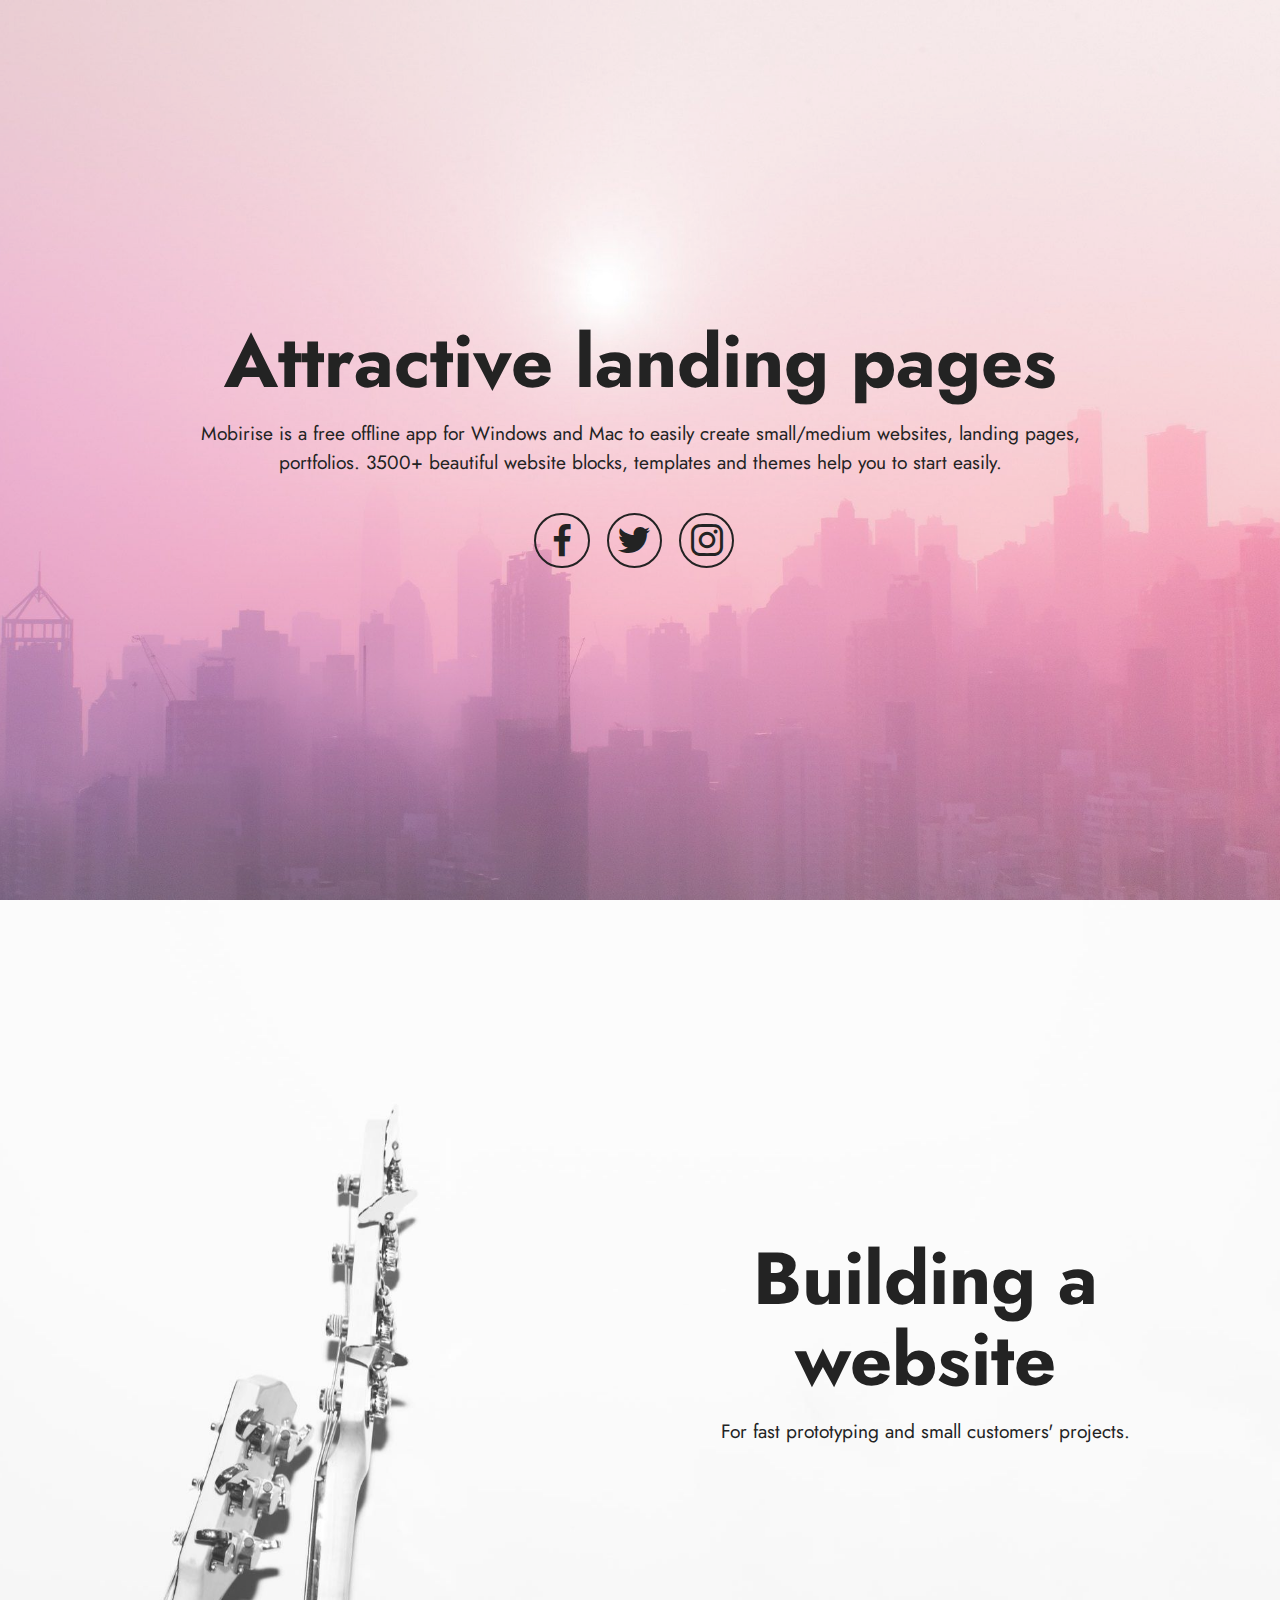
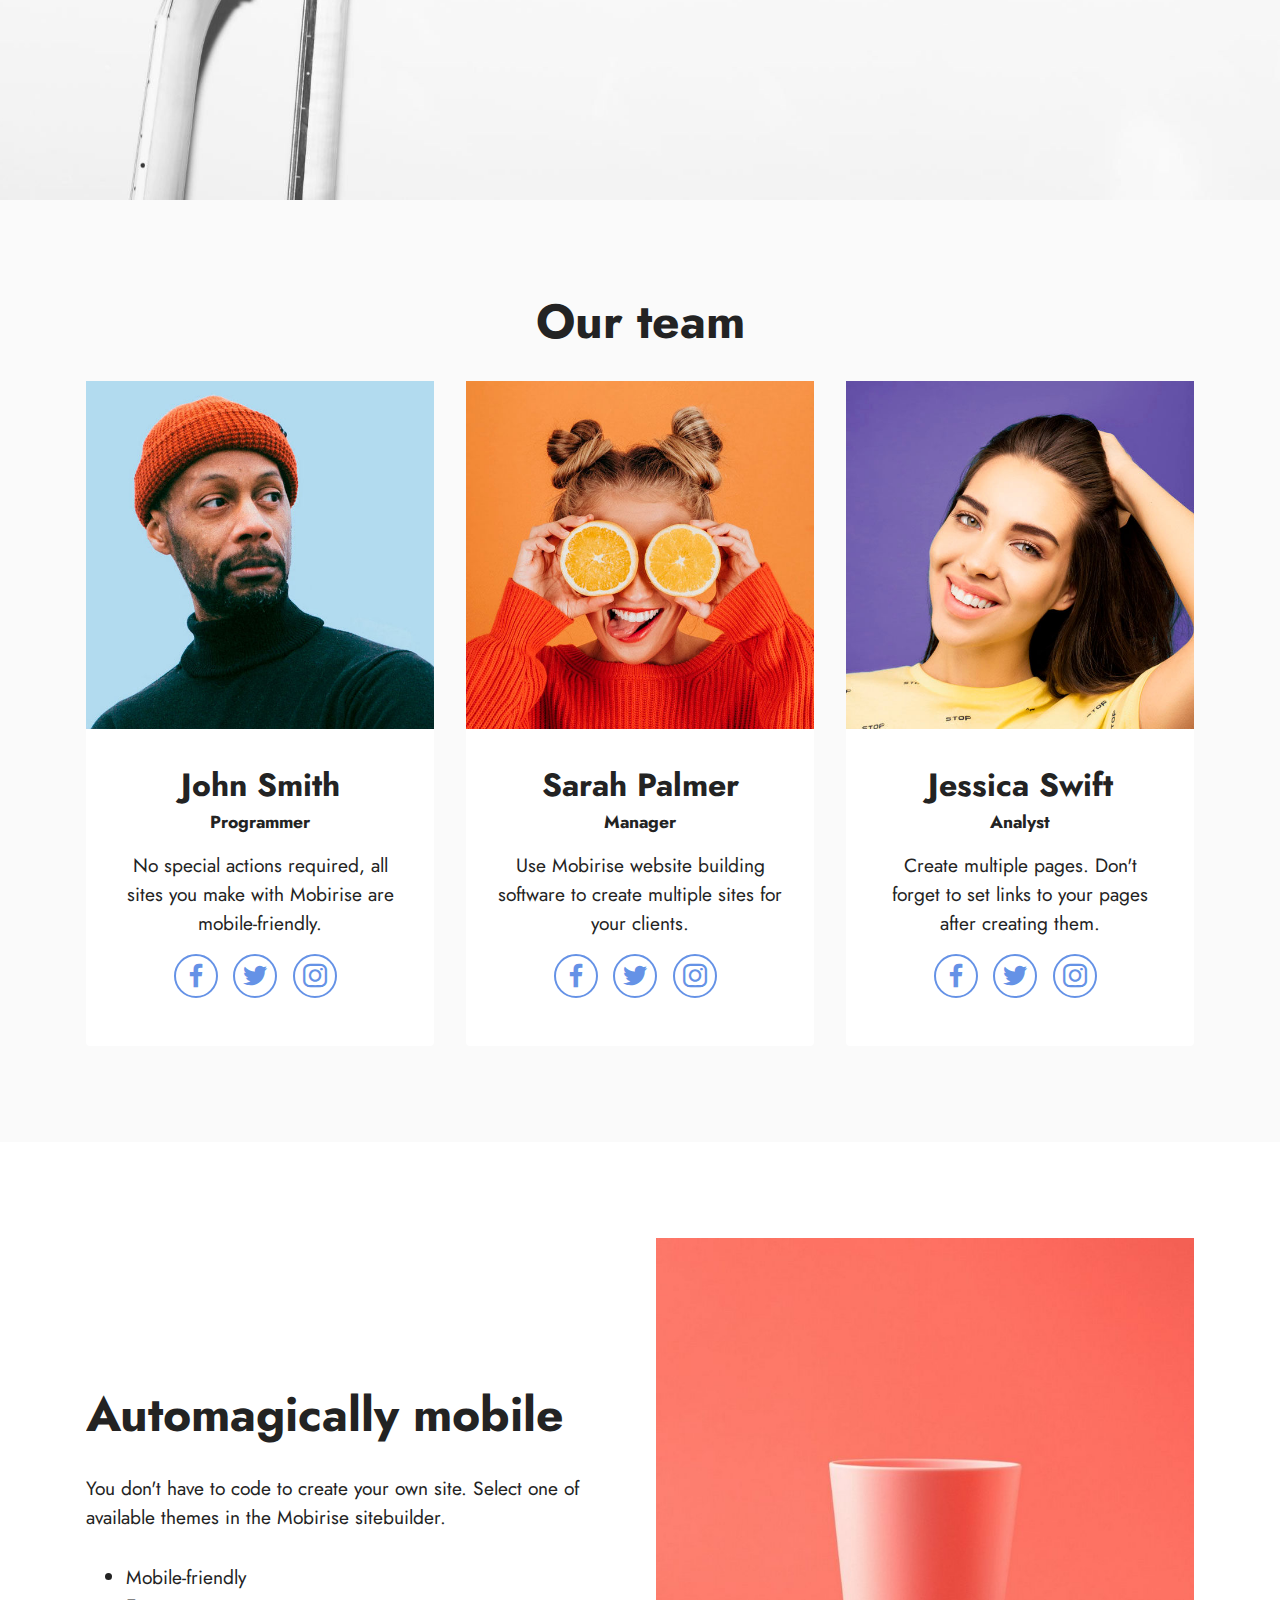
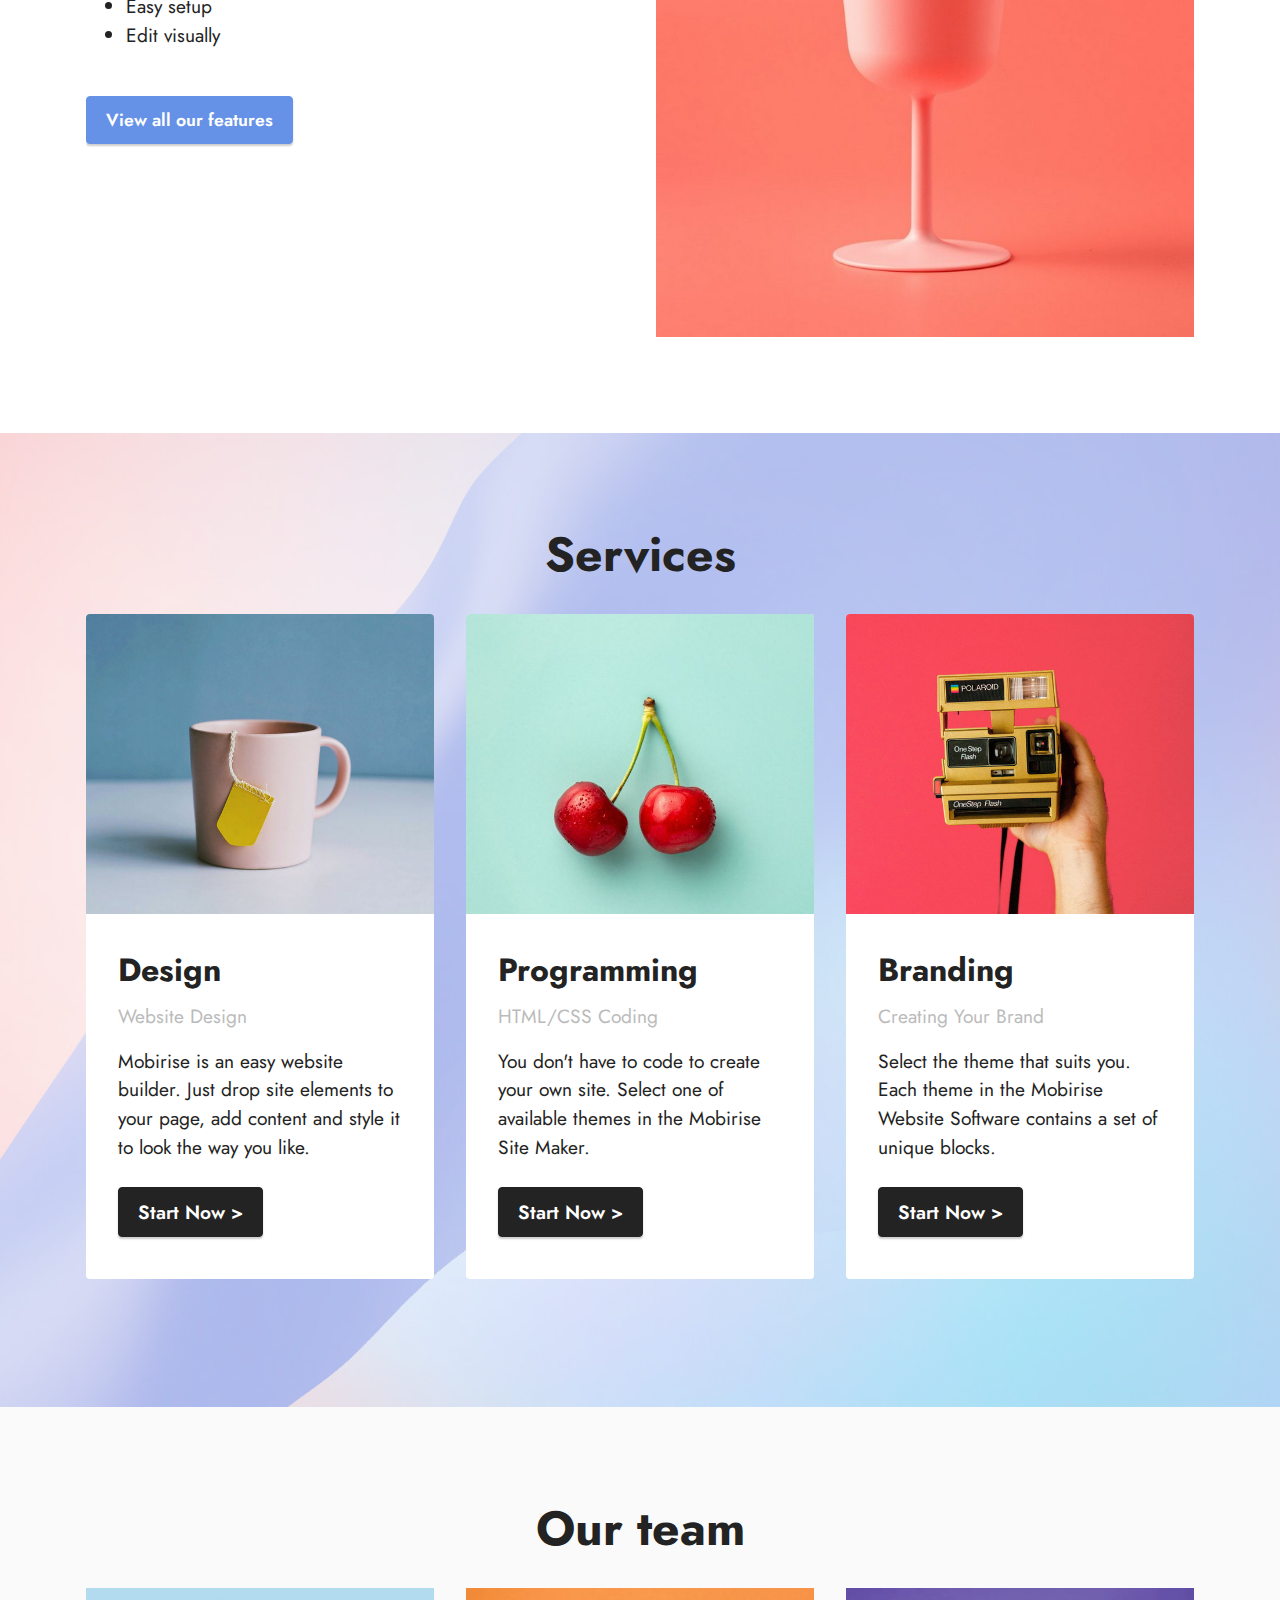
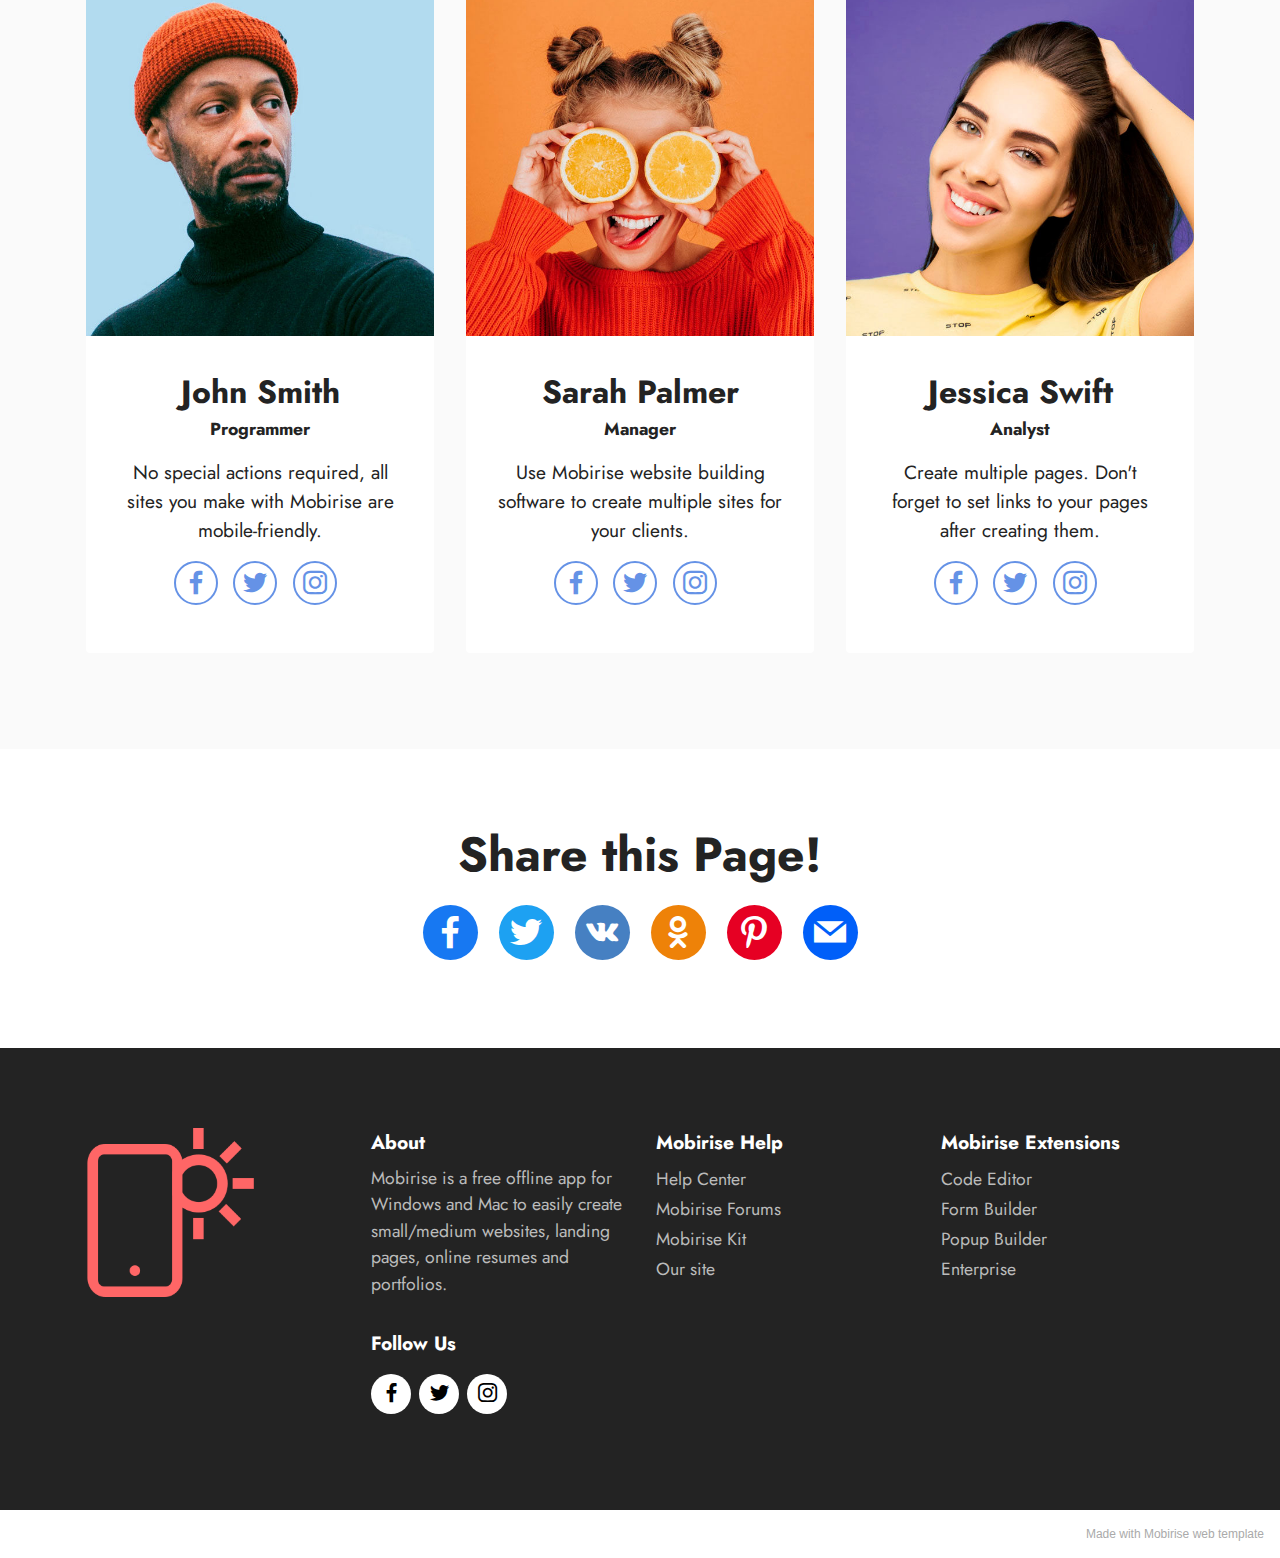
==== commit c46abca0: "Add files via upload" ====
--- a/index.html
+++ b/index.html
@@ -11,6 +11,7 @@
   
   
   <title>Home</title>
+  <link rel="stylesheet" href="assets/web/assets/mobirise-icons2/mobirise2.css">
   <link rel="stylesheet" href="assets/tether/tether.min.css">
   <link rel="stylesheet" href="assets/bootstrap/css/bootstrap.min.css">
   <link rel="stylesheet" href="assets/bootstrap/css/bootstrap-grid.min.css">
@@ -27,180 +28,536 @@
 </head>
 <body>
   
-  <section class="header1 cid-sEOmjnzNsy mbr-fullscreen" id="header1-0">
-
-    
-
-    <div class="mbr-overlay" style="opacity: 0.1; background-color: rgb(250, 250, 250);"></div>
-
-    <div class="container">
-        <div class="row">
-            <div class="col-12 col-lg-5">
-                <h1 class="mbr-section-title mbr-fonts-style mb-3 display-1"><strong>Cheng-Jun Wang</strong></h1>
+  <section class="header13 cid-sKc2f08b8b mbr-fullscreen" id="header13-1">
+
+    
+
+    <div class="mbr-overlay" style="opacity: 0.2; background-color: rgb(255, 255, 255);"></div>
+
+    <div class="align-center container">
+        <div class="row justify-content-center">
+            <div class="col-12 col-lg-10">
+                <h1 class="mbr-section-title mbr-fonts-style mb-3 display-1"><strong>Attractive landing pages</strong></h1>
                 
-                <p class="mbr-text mbr-fonts-style display-7">
-                    Mobirise Free Website Maker is perfect for non-techies and great for pro-coders for fast prototyping and small customers' projects.</p>
-                <div class="mbr-section-btn mt-3"><a class="btn btn-secondary display-4" href="https://chengjunwang.com/" target="_blank">More information</a></div>
-            </div>
-        </div>
-    </div>
-</section>
-
-<section class="header12 cid-sEOml8TMnF mbr-parallax-background" id="header12-1">
-
-    
-
-    <div class="mbr-overlay" style="opacity: 0.3; background-color: rgb(255, 255, 255);">
-    </div>
+                <p class="mbr-text mbr-fonts-style mb-3 display-7">
+                    Mobirise is a free offline app for Windows and Mac to easily create small/medium websites, landing
+                    pages, portfolios. 3500+ beautiful website blocks, templates and themes help you to start easily.
+                </p>
+                
+                <div class="social-row display-7 mt-5">
+                    <div class="soc-item">
+                        <a href="https://twitter.com/mobirise" target="_blank">
+                            <span class="mbr-iconfont socicon socicon-facebook"></span>
+                        </a>
+                    </div>
+                    <div class="soc-item">
+                        <a href="https://twitter.com/mobirise" target="_blank">
+                            <span class="mbr-iconfont socicon socicon-twitter"></span>
+                        </a>
+                    </div>
+                    <div class="soc-item">
+                        <a href="https://twitter.com/mobirise" target="_blank">
+                            <span class="mbr-iconfont socicon socicon-instagram"></span>
+                        </a>
+                    </div>
+                    
+                    
+                </div>
+            </div>
+        </div>
+    </div>
+</section>
+
+<section class="header3 cid-sXGIcvaY7t mbr-fullscreen" id="header3-7">
+
+    
+
+    <div class="mbr-overlay" style="opacity: 0.2; background-color: rgb(255, 255, 255);"></div>
+
+    <div class="align-center container">
+        <div class="row justify-content-end">
+            <div class="col-12 col-lg-6">
+                <h1 class="mbr-section-title mbr-fonts-style mb-3 display-1"><strong>Building a website</strong></h1>
+                
+                <p class="mbr-text mbr-fonts-style display-7">For fast prototyping and small customers' projects.</p>
+                
+            </div>
+        </div>
+    </div>
+</section>
+
+<section class="team1 cid-sXGIfzXyB7" id="team1-8">
+    
+
+    
     <div class="container">
         <div class="row justify-content-center">
-            <div class="card col-12 col-md-12 col-lg-9">
+            <div class="col-12">
+                <h3 class="mbr-section-title mbr-fonts-style align-center mb-4 display-2">
+                    <strong>Our team</strong>
+                </h3>
+                
+            </div>
+            <div class="col-sm-6 col-lg-4">
+                <div class="card-wrap">
+                    <div class="image-wrap">
+                        <img src="assets/images/team1.jpg">
+                    </div>
+                    <div class="content-wrap">
+                        <h5 class="mbr-section-title card-title mbr-fonts-style align-center m-0 display-5">
+                            <strong>John Smith</strong>
+                        </h5>
+                        <h6 class="mbr-role mbr-fonts-style align-center mb-3 display-4">
+                            <strong>Programmer</strong>
+                        </h6>
+                        <p class="card-text mbr-fonts-style align-center display-7">
+                            No special actions required, all sites you make with Mobirise are mobile-friendly.
+                        </p>
+                        <div class="social-row display-7">
+                            <div class="soc-item">
+                                <a href="https://www.facebook.com/Mobirise/" target="_blank">
+                                    <span class="mbr-iconfont socicon socicon-facebook"></span>
+                                </a>
+                            </div>
+                            <div class="soc-item">
+                                <a href="https://twitter.com/mobirise" target="_blank">
+                                    <span class="mbr-iconfont socicon socicon-twitter"></span>
+                                </a>
+                            </div>
+                            <div class="soc-item">
+                                <a href="https://instagram.com/mobirise" target="_blank">
+                                    <span class="mbr-iconfont socicon socicon-instagram"></span>
+                                </a>
+                            </div>
+                            
+                            
+                        </div>
+                        
+                    </div>
+                </div>
+            </div>
+
+            <div class="col-sm-6 col-lg-4">
+                <div class="card-wrap">
+                    <div class="image-wrap">
+                        <img src="assets/images/team2.jpg">
+                    </div>
+                    <div class="content-wrap">
+                        <h5 class="mbr-section-title card-title mbr-fonts-style align-center m-0 display-5">
+                            <strong>Sarah Palmer</strong>
+                        </h5>
+                        <h6 class="mbr-role mbr-fonts-style align-center mb-3 display-4">
+                            <strong>Manager</strong>
+                        </h6>
+                        <p class="card-text mbr-fonts-style align-center display-7">
+                            Use Mobirise website building software to create multiple sites for your clients.
+                        </p>
+                        <div class="social-row display-7">
+                            <div class="soc-item">
+                                <a href="https://www.facebook.com/Mobirise/" target="_blank">
+                                    <span class="mbr-iconfont socicon socicon-facebook"></span>
+                                </a>
+                            </div>
+                            <div class="soc-item">
+                                <a href="https://twitter.com/mobirise" target="_blank">
+                                    <span class="mbr-iconfont socicon socicon-twitter"></span>
+                                </a>
+                            </div>
+                            <div class="soc-item">
+                                <a href="https://instagram.com/mobirise" target="_blank">
+                                    <span class="mbr-iconfont socicon socicon-instagram"></span>
+                                </a>
+                            </div>
+                            
+                            
+                        </div>
+                        
+                    </div>
+                </div>
+            </div>
+
+            <div class="col-sm-6 col-lg-4">
+                <div class="card-wrap">
+                    <div class="image-wrap">
+                        <img src="assets/images/team3.jpg">
+                    </div>
+                    <div class="content-wrap">
+                        <h5 class="mbr-section-title card-title mbr-fonts-style align-center m-0 display-5">
+                            <strong>Jessica Swift</strong>
+                        </h5>
+                        <h6 class="mbr-role mbr-fonts-style align-center mb-3 display-4">
+                            <strong>Analyst</strong>
+                        </h6>
+                        <p class="card-text mbr-fonts-style align-center display-7">
+                            Create multiple pages. Don't forget to set links to your pages after creating them.
+                        </p>
+                        <div class="social-row display-7">
+                            <div class="soc-item">
+                                <a href="https://www.facebook.com/Mobirise/" target="_blank">
+                                    <span class="mbr-iconfont socicon socicon-facebook"></span>
+                                </a>
+                            </div>
+                            <div class="soc-item">
+                                <a href="https://twitter.com/mobirise" target="_blank">
+                                    <span class="mbr-iconfont socicon socicon-twitter"></span>
+                                </a>
+                            </div>
+                            <div class="soc-item">
+                                <a href="https://instagram.com/mobirise" target="_blank">
+                                    <span class="mbr-iconfont socicon socicon-instagram"></span>
+                                </a>
+                            </div>
+                            
+                            
+                        </div>
+                        
+                    </div>
+                </div>
+            </div>
+
+            
+        </div>
+    </div>
+</section>
+
+<section class="features11 cid-sKc2hHXQtv" id="features12-2">
+
+    
+    
+    <div class="container">
+        <div class="row align-items-center">
+            <div class="col-12 col-lg">
                 <div class="card-wrapper">
-                    <div class="card-box align-center">
-                        <h1 class="card-title mbr-fonts-style mb-3 display-1">
-                            <strong>Create Site Now</strong></h1>
-                        <p class="mbr-text mbr-fonts-style display-7">Click any text to edit or style it. Select
-                            text to insert a link. Click blue "Gear" icon in the top right corner to hide/show buttons,
-                            text, title and change the block background. Click red "+" in the bottom right corner to add
-                            a new block. Use the top left menu to create new pages, sites and add themes.</p>
-                        <div class="mbr-section-btn mt-3">
-                            <a class="btn btn-secondary-outline display-4" href="https://mobiri.se">Start Now &gt;</a>
-                        </div>
-                    </div>
-                </div>
-            </div>
-        </div>
-    </div>
-</section>
-
-<section class="features3 cid-sEOmmjgT2t" id="features3-2">
-    
-    
+                    <div class="card-box">
+                        <h4 class="card-title mbr-fonts-style mb-4 display-2">
+                            <strong>Automagically mobile</strong>
+                        </h4>
+                        <p class="mbr-text mbr-fonts-style mb-4 display-7">
+                            You don't have to code to create your own site. Select one of available themes in the Mobirise sitebuilder.</p>
+                        <div class="mbr-text mbr-fonts-style counter-container display-7">
+                            <ul>
+                                <li>Mobile-friendly</li>
+                                <li>Easy setup</li>
+                                <li>Edit visually</li>
+                            </ul>
+                        </div>
+                        <div class="mbr-section-btn mb-4">
+                            <a class="btn btn-primary display-4" href="https://mobiri.se">View all our features</a>
+                        </div>
+                    </div>
+                </div>
+            </div>
+            <div class="col-12 col-lg-6 md-pb">
+                <div class="image-wrapper">
+                    <img src="assets/images/3.jpg" alt="Mobirise">
+                </div>
+            </div>
+        </div>
+    </div>
+</section>
+
+<section class="features4 cid-sKc2ikFwKR" id="features4-3">
+    
+    <div class="mbr-overlay"></div>
     <div class="container">
         <div class="mbr-section-head">
             <h4 class="mbr-section-title mbr-fonts-style align-center mb-0 display-2">
-                <strong>Features</strong></h4>
+                <strong>Services</strong></h4>
             
         </div>
         <div class="row mt-4">
             <div class="item features-image сol-12 col-md-6 col-lg-4">
                 <div class="item-wrapper">
                     <div class="item-img">
-                        <img src="assets/images/features1.jpg">
+                        <img src="assets/images/product2.jpg" alt="" title="">
                     </div>
                     <div class="item-content">
-                        <h5 class="item-title mbr-fonts-style display-7"><strong>No Coding</strong></h5>
-                        
+                        <h5 class="item-title mbr-fonts-style display-5"><strong>Design</strong></h5>
+                        <h6 class="item-subtitle mbr-fonts-style mt-1 display-7">Website Design</h6>
                         <p class="mbr-text mbr-fonts-style mt-3 display-7">Mobirise is an easy website builder. Just
                             drop site elements to your page, add content and style it to look the way you like.</p>
                     </div>
-                    <div class="mbr-section-btn item-footer mt-2"><a href="" class="btn btn-primary item-btn display-7" target="_blank">Learn More
+                    <div class="mbr-section-btn item-footer mt-2"><a href="" class="btn item-btn btn-black display-7" target="_blank">Start Now
                             &gt;</a></div>
                 </div>
             </div>
             <div class="item features-image сol-12 col-md-6 col-lg-4">
                 <div class="item-wrapper">
                     <div class="item-img">
-                        <img src="assets/images/features2.jpg">
+                        <img src="assets/images/product3.jpg" alt="" title="">
                     </div>
                     <div class="item-content">
-                        <h5 class="item-title mbr-fonts-style display-7"><strong>Mobile Friendly</strong></h5>
-                        
+                        <h5 class="item-title mbr-fonts-style display-5"><strong>Programming</strong></h5>
+                        <h6 class="item-subtitle mbr-fonts-style mt-1 display-7">
+                            HTML/CSS Coding</h6>
                         <p class="mbr-text mbr-fonts-style mt-3 display-7">You don't have to code to create your own
                             site. Select one of available themes in the Mobirise Site Maker.</p>
                     </div>
-                    <div class="mbr-section-btn item-footer mt-2"><a href="" class="btn btn-primary item-btn display-7" target="_blank">Learn More
+                    <div class="mbr-section-btn item-footer mt-2"><a href="" class="btn item-btn btn-black display-7" target="_blank">Start Now
                             &gt;</a></div>
                 </div>
             </div>
             <div class="item features-image сol-12 col-md-6 col-lg-4">
                 <div class="item-wrapper">
                     <div class="item-img">
-                        <img src="assets/images/features3.jpg">
+                        <img src="assets/images/product1.jpg" alt="" title="">
                     </div>
                     <div class="item-content">
-                        <h5 class="item-title mbr-fonts-style display-7"><strong>Unique Styles</strong></h5>
-                        
+                        <h5 class="item-title mbr-fonts-style display-5"><strong>Branding</strong></h5>
+                        <h6 class="item-subtitle mbr-fonts-style mt-1 display-7">Creating Your Brand</h6>
                         <p class="mbr-text mbr-fonts-style mt-3 display-7">Select the theme that suits you. Each theme
                             in the Mobirise Website Software contains a set of unique blocks.<br></p>
                     </div>
-                    <div class="mbr-section-btn item-footer mt-2"><a href="" class="btn btn-primary item-btn display-7" target="_blank">Learn More
+                    <div class="mbr-section-btn item-footer mt-2"><a href="" class="btn item-btn btn-black display-7" target="_blank">Start Now
                             &gt;</a></div>
                 </div>
             </div>
-        </div>
-    </div>
-</section>
-
-<section class="footer3 cid-sEOmqywApE" once="footers" id="footer3-3">
-
-    
-
-    
-
+
+        </div>
+    </div>
+</section>
+
+<section class="team1 cid-sKc2rDFfR7" id="team1-4">
+    
+
+    
     <div class="container">
-        <div class="media-container-row align-center mbr-white">
-            <div class="row row-links">
-                <ul class="foot-menu">
+        <div class="row justify-content-center">
+            <div class="col-12">
+                <h3 class="mbr-section-title mbr-fonts-style align-center mb-4 display-2">
+                    <strong>Our team</strong>
+                </h3>
+                
+            </div>
+            <div class="col-sm-6 col-lg-4">
+                <div class="card-wrap">
+                    <div class="image-wrap">
+                        <img src="assets/images/team1.jpg">
+                    </div>
+                    <div class="content-wrap">
+                        <h5 class="mbr-section-title card-title mbr-fonts-style align-center m-0 display-5">
+                            <strong>John Smith</strong>
+                        </h5>
+                        <h6 class="mbr-role mbr-fonts-style align-center mb-3 display-4">
+                            <strong>Programmer</strong>
+                        </h6>
+                        <p class="card-text mbr-fonts-style align-center display-7">
+                            No special actions required, all sites you make with Mobirise are mobile-friendly.
+                        </p>
+                        <div class="social-row display-7">
+                            <div class="soc-item">
+                                <a href="https://www.facebook.com/Mobirise/" target="_blank">
+                                    <span class="mbr-iconfont socicon socicon-facebook"></span>
+                                </a>
+                            </div>
+                            <div class="soc-item">
+                                <a href="https://twitter.com/mobirise" target="_blank">
+                                    <span class="mbr-iconfont socicon socicon-twitter"></span>
+                                </a>
+                            </div>
+                            <div class="soc-item">
+                                <a href="https://instagram.com/mobirise" target="_blank">
+                                    <span class="mbr-iconfont socicon socicon-instagram"></span>
+                                </a>
+                            </div>
+                            
+                            
+                        </div>
+                        
+                    </div>
+                </div>
+            </div>
+
+            <div class="col-sm-6 col-lg-4">
+                <div class="card-wrap">
+                    <div class="image-wrap">
+                        <img src="assets/images/team2.jpg">
+                    </div>
+                    <div class="content-wrap">
+                        <h5 class="mbr-section-title card-title mbr-fonts-style align-center m-0 display-5">
+                            <strong>Sarah Palmer</strong>
+                        </h5>
+                        <h6 class="mbr-role mbr-fonts-style align-center mb-3 display-4">
+                            <strong>Manager</strong>
+                        </h6>
+                        <p class="card-text mbr-fonts-style align-center display-7">
+                            Use Mobirise website building software to create multiple sites for your clients.
+                        </p>
+                        <div class="social-row display-7">
+                            <div class="soc-item">
+                                <a href="https://www.facebook.com/Mobirise/" target="_blank">
+                                    <span class="mbr-iconfont socicon socicon-facebook"></span>
+                                </a>
+                            </div>
+                            <div class="soc-item">
+                                <a href="https://twitter.com/mobirise" target="_blank">
+                                    <span class="mbr-iconfont socicon socicon-twitter"></span>
+                                </a>
+                            </div>
+                            <div class="soc-item">
+                                <a href="https://instagram.com/mobirise" target="_blank">
+                                    <span class="mbr-iconfont socicon socicon-instagram"></span>
+                                </a>
+                            </div>
+                            
+                            
+                        </div>
+                        
+                    </div>
+                </div>
+            </div>
+
+            <div class="col-sm-6 col-lg-4">
+                <div class="card-wrap">
+                    <div class="image-wrap">
+                        <img src="assets/images/team3.jpg">
+                    </div>
+                    <div class="content-wrap">
+                        <h5 class="mbr-section-title card-title mbr-fonts-style align-center m-0 display-5">
+                            <strong>Jessica Swift</strong>
+                        </h5>
+                        <h6 class="mbr-role mbr-fonts-style align-center mb-3 display-4">
+                            <strong>Analyst</strong>
+                        </h6>
+                        <p class="card-text mbr-fonts-style align-center display-7">
+                            Create multiple pages. Don't forget to set links to your pages after creating them.
+                        </p>
+                        <div class="social-row display-7">
+                            <div class="soc-item">
+                                <a href="https://www.facebook.com/Mobirise/" target="_blank">
+                                    <span class="mbr-iconfont socicon socicon-facebook"></span>
+                                </a>
+                            </div>
+                            <div class="soc-item">
+                                <a href="https://twitter.com/mobirise" target="_blank">
+                                    <span class="mbr-iconfont socicon socicon-twitter"></span>
+                                </a>
+                            </div>
+                            <div class="soc-item">
+                                <a href="https://instagram.com/mobirise" target="_blank">
+                                    <span class="mbr-iconfont socicon socicon-instagram"></span>
+                                </a>
+                            </div>
+                            
+                            
+                        </div>
+                        
+                    </div>
+                </div>
+            </div>
+
+            
+        </div>
+    </div>
+</section>
+
+<section class="social1 cid-sKc2AdA7ZO" id="share1-6">
+    
+    
+    
+
+    <div class="container">
+        <div class="media-container-row">
+            <div class="col-12">
+                <h3 class="mbr-section-title mb-3 align-center mbr-fonts-style display-2">
+                    <strong>Share this Page!</strong>
+                </h3>
+                <div>
+                    <div class="mbr-social-likes align-center">
+                        <span class="btn btn-social socicon-bg-facebook facebook m-2">
+                            <i class="socicon socicon-facebook"></i>
+                        </span>
+                        <span class="btn btn-social twitter socicon-bg-twitter m-2">
+                            <i class="socicon socicon-twitter"></i>
+                        </span>
+                        <span class="btn btn-social vkontakte socicon-bg-vkontakte m-2">
+                            <i class="socicon socicon-vkontakte"></i>
+                        </span>
+                        <span class="btn btn-social odnoklassniki socicon-bg-odnoklassniki m-2">
+                            <i class="socicon socicon-odnoklassniki"></i>
+                        </span>
+                        <span class="btn btn-social pinterest socicon-bg-pinterest m-2">
+                            <i class="socicon socicon-pinterest"></i>
+                        </span>
+                        <span class="btn btn-social mailru socicon-bg-mail m-2">
+                            <i class="socicon socicon-mail"></i>
+                        </span>
+                    </div>
+                </div>
+            </div>
+        </div>
+    </div>
+</section>
+
+<section class="footer4 cid-sKc2yWhK6A" once="footers" id="footer4-5">
+
+    
+    
+    <div class="container">
+        <div class="row mbr-white">
+            <div class="col-6 col-lg-3">
+                <div class="media-wrap col-md-8 col-12">
+                    <a href="https://mobiri.se/">
+                        <img src="assets/images/logo.png" alt="Mobirise">
+                    </a>
+                </div>
+            </div>
+            <div class="col-12 col-md-6 col-lg-3">
+                <h5 class="mbr-section-subtitle mbr-fonts-style mb-2 display-7">
+                    <strong>About</strong>
+                </h5>
+                <p class="mbr-text mbr-fonts-style mb-4 display-4">
+                    Mobirise is a free offline app for
+                    Windows and Mac to easily create small/medium websites, landing pages, online resumes and
+                    portfolios.</p>
+                <h5 class="mbr-section-subtitle mbr-fonts-style mb-3 display-7">
+                    <strong>Follow Us</strong>
+                </h5>
+                <div class="social-row display-7">
+                    <div class="soc-item">
+                        <a href="https://twitter.com/mobirise" target="_blank">
+                            <span class="mbr-iconfont socicon socicon-facebook"></span>
+                        </a>
+                    </div>
+                    <div class="soc-item">
+                        <a href="https://twitter.com/mobirise" target="_blank">
+                            <span class="mbr-iconfont socicon socicon-twitter"></span>
+                        </a>
+                    </div>
+                    <div class="soc-item">
+                        <a href="https://twitter.com/mobirise" target="_blank">
+                            <span class="mbr-iconfont socicon socicon-instagram"></span>
+                        </a>
+                    </div>
                     
-                    
-                    
-                    
-                    
-                <li class="foot-menu-item mbr-fonts-style display-7">
-                        <a class="text-white" href="#" target="_blank">About us</a>
-                    </li><li class="foot-menu-item mbr-fonts-style display-7">
-                        <a class="text-white" href="#" target="_blank">Services</a>
-                    </li><li class="foot-menu-item mbr-fonts-style display-7">
-                        <a class="text-white" href="#" target="_blank">Contact Us</a>
-                    </li><li class="foot-menu-item mbr-fonts-style display-7">
-                        <a class="text-white" href="#" target="_blank">Careers</a>
-                    </li><li class="foot-menu-item mbr-fonts-style display-7">
-                        <a class="text-white" href="#" target="_blank">Work</a>
-                    </li></ul>
-            </div>
-            <div class="row social-row">
-                <div class="social-list align-right pb-2">
-                    
-                    
-                    
-                    
-                    
-                    
-                <div class="soc-item">
-                        <a href="https://twitter.com/mobirise" target="_blank">
-                            <span class="socicon-twitter socicon mbr-iconfont mbr-iconfont-social"></span>
-                        </a>
-                    </div><div class="soc-item">
-                        <a href="https://www.facebook.com/pages/Mobirise/1616226671953247" target="_blank">
-                            <span class="socicon-facebook socicon mbr-iconfont mbr-iconfont-social"></span>
-                        </a>
-                    </div><div class="soc-item">
-                        <a href="https://www.youtube.com/c/mobirise" target="_blank">
-                            <span class="socicon-youtube socicon mbr-iconfont mbr-iconfont-social"></span>
-                        </a>
-                    </div><div class="soc-item">
-                        <a href="https://instagram.com/mobirise" target="_blank">
-                            <span class="socicon-instagram socicon mbr-iconfont mbr-iconfont-social"></span>
-                        </a>
-                    </div><div class="soc-item">
-                        <a href="https://plus.google.com/u/0/+Mobirise" target="_blank">
-                            <span class="socicon-googleplus socicon mbr-iconfont mbr-iconfont-social"></span>
-                        </a>
-                    </div><div class="soc-item">
-                        <a href="https://www.behance.net/Mobirise" target="_blank">
-                            <span class="socicon-behance socicon mbr-iconfont mbr-iconfont-social"></span>
-                        </a>
-                    </div></div>
-            </div>
-            <div class="row row-copirayt">
-                <p class="mbr-text mb-0 mbr-fonts-style mbr-white align-center display-7">
-                    © Copyright 2025 Mobirise. All Rights Reserved.
-                </p>
-            </div>
-        </div>
-    </div>
-</section><section style="background-color: #fff; font-family: -apple-system, BlinkMacSystemFont, 'Segoe UI', 'Roboto', 'Helvetica Neue', Arial, sans-serif; color:#aaa; font-size:12px; padding: 0; align-items: center; display: flex;"><a href="https://mobirise.site/e" style="flex: 1 1; height: 3rem; padding-left: 1rem;"></a><p style="flex: 0 0 auto; margin:0; padding-right:1rem;">Build a site - <a href="https://mobirise.site/w" style="color:#aaa;">More</a></p></section><script src="assets/web/assets/jquery/jquery.min.js"></script>  <script src="assets/popper/popper.min.js"></script>  <script src="assets/tether/tether.min.js"></script>  <script src="assets/bootstrap/js/bootstrap.min.js"></script>  <script src="assets/smoothscroll/smooth-scroll.js"></script>  <script src="assets/parallax/jarallax.min.js"></script>  <script src="assets/theme/js/script.js"></script>  
+                </div>
+            </div>
+            <div class="col-12 col-md-6 col-lg-3">
+                <h5 class="mbr-section-subtitle mbr-fonts-style mb-2 display-7">
+                    <strong>Mobirise Help</strong>
+                </h5>
+                <ul class="list mbr-fonts-style display-4">
+                    <li class="mbr-text item-wrap">Help Center</li>
+                    <li class="mbr-text item-wrap">Mobirise Forums</li>
+                    <li class="mbr-text item-wrap">Mobirise Kit</li>
+                    <li class="mbr-text item-wrap">Our site</li>
+                </ul>
+            </div>
+            <div class="col-12 col-md-6 col-lg-3">
+                <h5 class="mbr-section-subtitle mbr-fonts-style mb-2 display-7">
+                    <strong>Mobirise Extensions</strong>
+                </h5>
+                <ul class="list mbr-fonts-style display-4">
+                    <li class="mbr-text item-wrap">Code Editor</li>
+                    <li class="mbr-text item-wrap">Form Builder</li>
+                    <li class="mbr-text item-wrap">Popup Builder</li>
+                    <li class="mbr-text item-wrap">Enterprise</li>
+                </ul>
+            </div>
+            
+        </div>
+    </div>
+</section><section style="background-color: #fff; font-family: -apple-system, BlinkMacSystemFont, 'Segoe UI', 'Roboto', 'Helvetica Neue', Arial, sans-serif; color:#aaa; font-size:12px; padding: 0; align-items: center; display: flex;"><a href="https://mobirise.site/t" style="flex: 1 1; height: 3rem; padding-left: 1rem;"></a><p style="flex: 0 0 auto; margin:0; padding-right:1rem;">Made with Mobirise <a href="https://mobirise.site/u" style="color:#aaa;">web</a> template</p></section><script src="assets/web/assets/jquery/jquery.min.js"></script>  <script src="assets/popper/popper.min.js"></script>  <script src="assets/tether/tether.min.js"></script>  <script src="assets/bootstrap/js/bootstrap.min.js"></script>  <script src="assets/smoothscroll/smooth-scroll.js"></script>  <script src="assets/sociallikes/social-likes.js"></script>  <script src="assets/theme/js/script.js"></script>  
   
   
 </body>
--- a/assets/web/assets/mobirise-icons2/mobirise2.css
+++ b/assets/web/assets/mobirise-icons2/mobirise2.css
@@ -0,0 +1,498 @@
+@font-face {
+  font-family: 'Moririse2';
+  font-display: swap;
+  src:  url('mobirise2.eot?f2bix4');
+  src:  url('mobirise2.eot?f2bix4#iefix') format('embedded-opentype'),
+    url('mobirise2.ttf?f2bix4') format('truetype'),
+    url('mobirise2.woff?f2bix4') format('woff'),
+    url('mobirise2.svg?f2bix4#mobirise2') format('svg');
+  font-weight: normal;
+  font-style: normal;
+}
+
+[class^="mobi-"], [class*=" mobi-"] {
+  /* use !important to prevent issues with browser extensions that change fonts */
+  font-family: 'Moririse2' !important;
+  speak: none;
+  font-style: normal;
+  font-weight: normal;
+  font-variant: normal;
+  text-transform: none;
+  line-height: 1;
+
+  /* Better Font Rendering =========== */
+  -webkit-font-smoothing: antialiased;
+  -moz-osx-font-smoothing: grayscale;
+}
+
+.mobi-mbri-add-submenu:before {
+  content: "\e900";
+}
+.mobi-mbri-alert:before {
+  content: "\e901";
+}
+.mobi-mbri-align-center:before {
+  content: "\e902";
+}
+.mobi-mbri-align-justify:before {
+  content: "\e903";
+}
+.mobi-mbri-align-left:before {
+  content: "\e904";
+}
+.mobi-mbri-align-right:before {
+  content: "\e905";
+}
+.mobi-mbri-android:before {
+  content: "\e906";
+}
+.mobi-mbri-apple:before {
+  content: "\e907";
+}
+.mobi-mbri-arrow-down:before {
+  content: "\e908";
+}
+.mobi-mbri-arrow-next:before {
+  content: "\e909";
+}
+.mobi-mbri-arrow-prev:before {
+  content: "\e90a";
+}
+.mobi-mbri-arrow-up:before {
+  content: "\e90b";
+}
+.mobi-mbri-bold:before {
+  content: "\e90c";
+}
+.mobi-mbri-bookmark:before {
+  content: "\e90d";
+}
+.mobi-mbri-bootstrap:before {
+  content: "\e90e";
+}
+.mobi-mbri-briefcase:before {
+  content: "\e90f";
+}
+.mobi-mbri-browse:before {
+  content: "\e910";
+}
+.mobi-mbri-bulleted-list:before {
+  content: "\e911";
+}
+.mobi-mbri-calendar:before {
+  content: "\e912";
+}
+.mobi-mbri-camera:before {
+  content: "\e913";
+}
+.mobi-mbri-cart-add:before {
+  content: "\e914";
+}
+.mobi-mbri-cart-full:before {
+  content: "\e915";
+}
+.mobi-mbri-cash:before {
+  content: "\e916";
+}
+.mobi-mbri-change-style:before {
+  content: "\e917";
+}
+.mobi-mbri-chat:before {
+  content: "\e918";
+}
+.mobi-mbri-clock:before {
+  content: "\e919";
+}
+.mobi-mbri-close:before {
+  content: "\e91a";
+}
+.mobi-mbri-cloud:before {
+  content: "\e91b";
+}
+.mobi-mbri-code:before {
+  content: "\e91c";
+}
+.mobi-mbri-contact-form:before {
+  content: "\e91d";
+}
+.mobi-mbri-credit-card:before {
+  content: "\e91e";
+}
+.mobi-mbri-cursor-click:before {
+  content: "\e91f";
+}
+.mobi-mbri-cust-feedback:before {
+  content: "\e920";
+}
+.mobi-mbri-database:before {
+  content: "\e921";
+}
+.mobi-mbri-delivery:before {
+  content: "\e922";
+}
+.mobi-mbri-desktop:before {
+  content: "\e923";
+}
+.mobi-mbri-devices:before {
+  content: "\e924";
+}
+.mobi-mbri-down:before {
+  content: "\e925";
+}
+.mobi-mbri-download-2:before {
+  content: "\e926";
+}
+.mobi-mbri-download:before {
+  content: "\e927";
+}
+.mobi-mbri-drag-n-drop-2:before {
+  content: "\e928";
+}
+.mobi-mbri-drag-n-drop:before {
+  content: "\e929";
+}
+.mobi-mbri-edit-2:before {
+  content: "\e92a";
+}
+.mobi-mbri-edit:before {
+  content: "\e92b";
+}
+.mobi-mbri-error:before {
+  content: "\e92c";
+}
+.mobi-mbri-extension:before {
+  content: "\e92d";
+}
+.mobi-mbri-features:before {
+  content: "\e92e";
+}
+.mobi-mbri-file:before {
+  content: "\e92f";
+}
+.mobi-mbri-flag:before {
+  content: "\e930";
+}
+.mobi-mbri-folder:before {
+  content: "\e931";
+}
+.mobi-mbri-gift:before {
+  content: "\e932";
+}
+.mobi-mbri-github:before {
+  content: "\e933";
+}
+.mobi-mbri-globe-2:before {
+  content: "\e934";
+}
+.mobi-mbri-globe:before {
+  content: "\e935";
+}
+.mobi-mbri-growing-chart:before {
+  content: "\e936";
+}
+.mobi-mbri-hearth:before {
+  content: "\e937";
+}
+.mobi-mbri-help:before {
+  content: "\e938";
+}
+.mobi-mbri-home:before {
+  content: "\e939";
+}
+.mobi-mbri-hot-cup:before {
+  content: "\e93a";
+}
+.mobi-mbri-idea:before {
+  content: "\e93b";
+}
+.mobi-mbri-image-gallery:before {
+  content: "\e93c";
+}
+.mobi-mbri-image-slider:before {
+  content: "\e93d";
+}
+.mobi-mbri-info:before {
+  content: "\e93e";
+}
+.mobi-mbri-italic:before {
+  content: "\e93f";
+}
+.mobi-mbri-key:before {
+  content: "\e940";
+}
+.mobi-mbri-laptop:before {
+  content: "\e941";
+}
+.mobi-mbri-layers:before {
+  content: "\e942";
+}
+.mobi-mbri-left-right:before {
+  content: "\e943";
+}
+.mobi-mbri-left:before {
+  content: "\e944";
+}
+.mobi-mbri-letter:before {
+  content: "\e945";
+}
+.mobi-mbri-like:before {
+  content: "\e946";
+}
+.mobi-mbri-link:before {
+  content: "\e947";
+}
+.mobi-mbri-lock:before {
+  content: "\e948";
+}
+.mobi-mbri-login:before {
+  content: "\e949";
+}
+.mobi-mbri-logout:before {
+  content: "\e94a";
+}
+.mobi-mbri-magic-stick:before {
+  content: "\e94b";
+}
+.mobi-mbri-map-pin:before {
+  content: "\e94c";
+}
+.mobi-mbri-menu:before {
+  content: "\e94d";
+}
+.mobi-mbri-mobile-2:before {
+  content: "\e94e";
+}
+.mobi-mbri-mobile-horizontal:before {
+  content: "\e94f";
+}
+.mobi-mbri-mobile:before {
+  content: "\e950";
+}
+.mobi-mbri-mobirise:before {
+  content: "\e951";
+}
+.mobi-mbri-more-horizontal:before {
+  content: "\e952";
+}
+.mobi-mbri-more-vertical:before {
+  content: "\e953";
+}
+.mobi-mbri-music:before {
+  content: "\e954";
+}
+.mobi-mbri-new-file:before {
+  content: "\e955";
+}
+.mobi-mbri-numbered-list:before {
+  content: "\e956";
+}
+.mobi-mbri-opened-folder:before {
+  content: "\e957";
+}
+.mobi-mbri-pages:before {
+  content: "\e958";
+}
+.mobi-mbri-paper-plane:before {
+  content: "\e959";
+}
+.mobi-mbri-paperclip:before {
+  content: "\e95a";
+}
+.mobi-mbri-phone:before {
+  content: "\e95b";
+}
+.mobi-mbri-photo:before {
+  content: "\e95c";
+}
+.mobi-mbri-photos:before {
+  content: "\e95d";
+}
+.mobi-mbri-pin:before {
+  content: "\e95e";
+}
+.mobi-mbri-play:before {
+  content: "\e95f";
+}
+.mobi-mbri-plus:before {
+  content: "\e960";
+}
+.mobi-mbri-preview:before {
+  content: "\e961";
+}
+.mobi-mbri-print:before {
+  content: "\e962";
+}
+.mobi-mbri-protect:before {
+  content: "\e963";
+}
+.mobi-mbri-question:before {
+  content: "\e964";
+}
+.mobi-mbri-quote-left:before {
+  content: "\e965";
+}
+.mobi-mbri-quote-right:before {
+  content: "\e966";
+}
+.mobi-mbri-redo:before {
+  content: "\e967";
+}
+.mobi-mbri-refresh:before {
+  content: "\e968";
+}
+.mobi-mbri-responsive-2:before {
+  content: "\e969";
+}
+.mobi-mbri-responsive:before {
+  content: "\e96a";
+}
+.mobi-mbri-right:before {
+  content: "\e96b";
+}
+.mobi-mbri-rocket:before {
+  content: "\e96c";
+}
+.mobi-mbri-sad-face:before {
+  content: "\e96d";
+}
+.mobi-mbri-sale:before {
+  content: "\e96e";
+}
+.mobi-mbri-save:before {
+  content: "\e96f";
+}
+.mobi-mbri-search:before {
+  content: "\e970";
+}
+.mobi-mbri-setting-2:before {
+  content: "\e971";
+}
+.mobi-mbri-setting-3:before {
+  content: "\e972";
+}
+.mobi-mbri-setting:before {
+  content: "\e973";
+}
+.mobi-mbri-share:before {
+  content: "\e974";
+}
+.mobi-mbri-shopping-bag:before {
+  content: "\e975";
+}
+.mobi-mbri-shopping-basket:before {
+  content: "\e976";
+}
+.mobi-mbri-shopping-cart:before {
+  content: "\e977";
+}
+.mobi-mbri-sites:before {
+  content: "\e978";
+}
+.mobi-mbri-smile-face:before {
+  content: "\e979";
+}
+.mobi-mbri-speed:before {
+  content: "\e97a";
+}
+.mobi-mbri-star:before {
+  content: "\e97b";
+}
+.mobi-mbri-success:before {
+  content: "\e97c";
+}
+.mobi-mbri-sun:before {
+  content: "\e97d";
+}
+.mobi-mbri-sun2:before {
+  content: "\e97e";
+}
+.mobi-mbri-tablet-vertical:before {
+  content: "\e97f";
+}
+.mobi-mbri-tablet:before {
+  content: "\e980";
+}
+.mobi-mbri-target:before {
+  content: "\e981";
+}
+.mobi-mbri-timer:before {
+  content: "\e982";
+}
+.mobi-mbri-to-ftp:before {
+  content: "\e983";
+}
+.mobi-mbri-to-local-drive:before {
+  content: "\e984";
+}
+.mobi-mbri-touch-swipe:before {
+  content: "\e985";
+}
+.mobi-mbri-touch:before {
+  content: "\e986";
+}
+.mobi-mbri-trash:before {
+  content: "\e987";
+}
+.mobi-mbri-underline:before {
+  content: "\e988";
+}
+.mobi-mbri-undo:before {
+  content: "\e989";
+}
+.mobi-mbri-unlink:before {
+  content: "\e98a";
+}
+.mobi-mbri-unlock:before {
+  content: "\e98b";
+}
+.mobi-mbri-up-down:before {
+  content: "\e98c";
+}
+.mobi-mbri-up:before {
+  content: "\e98d";
+}
+.mobi-mbri-update:before {
+  content: "\e98e";
+}
+.mobi-mbri-upload-2:before {
+  content: "\e98f";
+}
+.mobi-mbri-upload:before {
+  content: "\e990";
+}
+.mobi-mbri-user-2:before {
+  content: "\e991";
+}
+.mobi-mbri-user:before {
+  content: "\e992";
+}
+.mobi-mbri-users:before {
+  content: "\e993";
+}
+.mobi-mbri-video-play:before {
+  content: "\e994";
+}
+.mobi-mbri-video:before {
+  content: "\e995";
+}
+.mobi-mbri-watch:before {
+  content: "\e996";
+}
+.mobi-mbri-website-theme-2:before {
+  content: "\e997";
+}
+.mobi-mbri-website-theme:before {
+  content: "\e998";
+}
+.mobi-mbri-wifi:before {
+  content: "\e999";
+}
+.mobi-mbri-windows:before {
+  content: "\e99a";
+}
+.mobi-mbri-zoom-in:before {
+  content: "\e99b";
+}
+.mobi-mbri-zoom-out:before {
+  content: "\e99c";
+}
--- a/assets/mobirise/css/mbr-additional.css
+++ b/assets/mobirise/css/mbr-additional.css
@@ -682,155 +682,373 @@
 a {
   transition: color 0.6s;
 }
-.cid-sEOmjnzNsy {
-  background-image: url("../../../assets/images/background13.jpg");
-}
-.cid-sEOml8TMnF {
-  padding-top: 5rem;
-  padding-bottom: 5rem;
-  background-image: url("../../../assets/images/background8.jpg");
-}
-.cid-sEOml8TMnF .card-wrapper {
+.cid-sKc2f08b8b {
+  background-image: url("../../../assets/images/background15.jpg");
+}
+.cid-sKc2f08b8b .social-row .soc-item {
+  display: inline-block;
+  text-align: center;
+  margin-bottom: 1rem;
+  margin-right: .7rem;
+}
+.cid-sKc2f08b8b .social-row .soc-item .mbr-iconfont {
+  font-size: 32px;
+  border-radius: 50%;
+  padding: 0.6rem;
+  border: 2px solid #232323;
+  transition: all 0.3s;
+  color: #232323;
+}
+.cid-sKc2f08b8b .social-row .soc-item .mbr-iconfont:hover {
+  background-color: #232323;
+  color: #ffffff;
+}
+.cid-sXGIcvaY7t {
+  background-image: url("../../../assets/images/background11.jpg");
+}
+.cid-sXGIfzXyB7 {
+  padding-top: 6rem;
+  padding-bottom: 6rem;
+  background: #fafafa;
+}
+.cid-sXGIfzXyB7 .team-card {
+  margin-bottom: 2rem;
+  transition: all 0.3s;
+}
+.cid-sXGIfzXyB7 .team-card:hover {
+  transform: translateY(-10px);
+}
+.cid-sXGIfzXyB7 .card-wrap {
   background: #ffffff;
   border-radius: 4px;
 }
+@media (max-width: 991px) {
+  .cid-sXGIfzXyB7 .card-wrap {
+    margin-bottom: 2rem;
+  }
+}
+.cid-sXGIfzXyB7 .card-wrap .image-wrap img {
+  width: 100%;
+}
+@media (min-width: 768px) {
+  .cid-sXGIfzXyB7 .card-wrap .content-wrap {
+    padding: 2rem;
+  }
+}
 @media (max-width: 767px) {
-  .cid-sEOml8TMnF .card-wrapper {
+  .cid-sXGIfzXyB7 .card-wrap .content-wrap {
     padding: 1rem;
   }
 }
-@media (min-width: 768px) and (max-width: 991px) {
-  .cid-sEOml8TMnF .card-wrapper {
-    padding: 2rem;
-  }
-}
-@media (min-width: 992px) {
-  .cid-sEOml8TMnF .card-wrapper {
-    padding: 4rem;
-  }
-}
-.cid-sEOmmjgT2t {
+.cid-sXGIfzXyB7 .social-row {
+  text-align: center;
+}
+.cid-sXGIfzXyB7 .social-row .soc-item {
+  display: inline-block;
+  text-align: center;
+  border-radius: 50%;
+  margin-right: 0.6rem;
+  margin-bottom: 1rem;
+  padding: 0.5rem;
+  border: 2px solid #6592e6;
+  transition: all 0.3s;
+}
+.cid-sXGIfzXyB7 .social-row .soc-item .mbr-iconfont {
+  transition: all 0.3s;
+  display: flex;
+  justify-content: center;
+  align-content: center;
+  color: #6592e6;
+  font-size: 1.5rem;
+}
+.cid-sXGIfzXyB7 .social-row .soc-item:hover {
+  background-color: #6592e6;
+}
+.cid-sXGIfzXyB7 .social-row .soc-item:hover .mbr-iconfont {
+  color: #ffffff;
+}
+.cid-sKc2hHXQtv {
   padding-top: 6rem;
   padding-bottom: 6rem;
   background-color: #ffffff;
 }
-.cid-sEOmmjgT2t img,
-.cid-sEOmmjgT2t .item-img {
+.cid-sKc2hHXQtv .card-wrapper {
+  padding-right: 2rem;
+}
+@media (max-width: 992px) {
+  .cid-sKc2hHXQtv .card {
+    margin-bottom: 2rem!important;
+  }
+  .cid-sKc2hHXQtv .card-wrapper {
+    padding: 0 1rem;
+  }
+}
+@media (max-width: 767px) {
+  .cid-sKc2hHXQtv .link-wrap {
+    align-items: center;
+  }
+}
+.cid-sKc2hHXQtv .image-wrapper img {
   width: 100%;
-}
-.cid-sEOmmjgT2t .item:focus,
-.cid-sEOmmjgT2t span:focus {
+  object-fit: cover;
+}
+.cid-sKc2ikFwKR {
+  padding-top: 6rem;
+  padding-bottom: 6rem;
+  background-image: url("../../../assets/images/background3.jpg");
+}
+.cid-sKc2ikFwKR .mbr-overlay {
+  background: #fafafa;
+  opacity: 0.6;
+}
+.cid-sKc2ikFwKR img,
+.cid-sKc2ikFwKR .item-img {
+  width: 100%;
+  height: 100%;
+  height: 300px;
+  object-fit: cover;
+}
+.cid-sKc2ikFwKR .item:focus,
+.cid-sKc2ikFwKR span:focus {
   outline: none;
 }
-.cid-sEOmmjgT2t .item {
+.cid-sKc2ikFwKR .item {
   cursor: pointer;
   margin-bottom: 2rem;
 }
-.cid-sEOmmjgT2t .item-wrapper {
+.cid-sKc2ikFwKR .item-wrapper {
   position: relative;
   border-radius: 4px;
-  background: #fafafa;
+  background: #ffffff;
   height: 100%;
   display: flex;
   flex-flow: column nowrap;
 }
 @media (min-width: 992px) {
-  .cid-sEOmmjgT2t .item-wrapper .item-content {
+  .cid-sKc2ikFwKR .item-wrapper .item-content {
     padding: 2rem 2rem 0;
   }
-  .cid-sEOmmjgT2t .item-wrapper .item-footer {
+  .cid-sKc2ikFwKR .item-wrapper .item-footer {
     padding: 0 2rem 2rem;
   }
 }
 @media (max-width: 991px) {
-  .cid-sEOmmjgT2t .item-wrapper .item-content {
+  .cid-sKc2ikFwKR .item-wrapper .item-content {
     padding: 1rem 1rem 0;
   }
-  .cid-sEOmmjgT2t .item-wrapper .item-footer {
+  .cid-sKc2ikFwKR .item-wrapper .item-footer {
     padding: 0 1rem 1rem;
   }
 }
-.cid-sEOmmjgT2t .mbr-section-btn {
+.cid-sKc2ikFwKR .mbr-section-btn {
   margin-top: auto !important;
 }
-.cid-sEOmmjgT2t .mbr-section-title {
+.cid-sKc2ikFwKR .mbr-section-title {
   color: #232323;
 }
-.cid-sEOmmjgT2t .mbr-text,
-.cid-sEOmmjgT2t .mbr-section-btn {
+.cid-sKc2ikFwKR .mbr-text,
+.cid-sKc2ikFwKR .mbr-section-btn {
   text-align: left;
 }
-.cid-sEOmmjgT2t .item-title {
+.cid-sKc2ikFwKR .item-title {
   text-align: left;
 }
-.cid-sEOmmjgT2t .item-subtitle {
+.cid-sKc2ikFwKR .item-subtitle {
   text-align: left;
-}
-.cid-sEOmqywApE {
-  padding-top: 2rem;
-  padding-bottom: 2rem;
-  background-color: #232323;
-}
-.cid-sEOmqywApE .row-links {
+  color: #bbbbbb;
+}
+.cid-sKc2rDFfR7 {
+  padding-top: 6rem;
+  padding-bottom: 6rem;
+  background: #fafafa;
+}
+.cid-sKc2rDFfR7 .team-card {
+  margin-bottom: 2rem;
+  transition: all 0.3s;
+}
+.cid-sKc2rDFfR7 .team-card:hover {
+  transform: translateY(-10px);
+}
+.cid-sKc2rDFfR7 .card-wrap {
+  background: #ffffff;
+  border-radius: 4px;
+}
+@media (max-width: 991px) {
+  .cid-sKc2rDFfR7 .card-wrap {
+    margin-bottom: 2rem;
+  }
+}
+.cid-sKc2rDFfR7 .card-wrap .image-wrap img {
   width: 100%;
-  justify-content: center;
-}
-.cid-sEOmqywApE .social-row {
-  width: 100%;
-  justify-content: center;
-}
-.cid-sEOmqywApE .media-container-row {
-  flex-direction: column;
-  justify-content: center;
-  align-items: center;
-}
-.cid-sEOmqywApE .media-container-row .foot-menu {
-  list-style: none;
+}
+@media (min-width: 768px) {
+  .cid-sKc2rDFfR7 .card-wrap .content-wrap {
+    padding: 2rem;
+  }
+}
+@media (max-width: 767px) {
+  .cid-sKc2rDFfR7 .card-wrap .content-wrap {
+    padding: 1rem;
+  }
+}
+.cid-sKc2rDFfR7 .social-row {
+  text-align: center;
+}
+.cid-sKc2rDFfR7 .social-row .soc-item {
+  display: inline-block;
+  text-align: center;
+  border-radius: 50%;
+  margin-right: 0.6rem;
+  margin-bottom: 1rem;
+  padding: 0.5rem;
+  border: 2px solid #6592e6;
+  transition: all 0.3s;
+}
+.cid-sKc2rDFfR7 .social-row .soc-item .mbr-iconfont {
+  transition: all 0.3s;
   display: flex;
   justify-content: center;
-  flex-wrap: wrap;
+  align-content: center;
+  color: #6592e6;
+  font-size: 1.5rem;
+}
+.cid-sKc2rDFfR7 .social-row .soc-item:hover {
+  background-color: #6592e6;
+}
+.cid-sKc2rDFfR7 .social-row .soc-item:hover .mbr-iconfont {
+  color: #ffffff;
+}
+.cid-sKc2AdA7ZO {
+  padding-top: 5rem;
+  padding-bottom: 5rem;
+  background-color: #ffffff;
+}
+.cid-sKc2AdA7ZO .socicon-bg-facebook {
+  background: #1778f2;
+  color: #ffffff;
+}
+.cid-sKc2AdA7ZO .socicon-bg-facebook:hover {
+  background: #0b60cb;
+}
+.cid-sKc2AdA7ZO .socicon-bg-twitter {
+  background: #1da1f2;
+  color: #ffffff;
+}
+.cid-sKc2AdA7ZO .socicon-bg-twitter:hover {
+  background: #0c85d0;
+}
+.cid-sKc2AdA7ZO .socicon-bg-vkontakte {
+  background: #4680C2;
+  color: #ffffff;
+}
+.cid-sKc2AdA7ZO .socicon-bg-vkontakte:hover {
+  background: #3567a0;
+}
+.cid-sKc2AdA7ZO .socicon-bg-odnoklassniki {
+  background: #ee8208;
+  color: #ffffff;
+}
+.cid-sKc2AdA7ZO .socicon-bg-odnoklassniki:hover {
+  background: #bd6706;
+}
+.cid-sKc2AdA7ZO .socicon-bg-pinterest {
+  background: #e60023;
+  color: #ffffff;
+}
+.cid-sKc2AdA7ZO .socicon-bg-pinterest:hover {
+  background: #b3001b;
+}
+.cid-sKc2AdA7ZO .socicon-bg-mail {
+  background: #005ff9;
+  color: #ffffff;
+}
+.cid-sKc2AdA7ZO .socicon-bg-mail:hover {
+  background: #004cc6;
+}
+.cid-sKc2AdA7ZO .btn-social {
+  font-size: 32px;
+  border-radius: 50%;
   padding: 0;
-  margin-bottom: 0;
-}
-.cid-sEOmqywApE .media-container-row .foot-menu li {
-  padding: 0 1rem 1rem 1rem;
-}
-.cid-sEOmqywApE .media-container-row .foot-menu li p {
-  margin: 0;
-}
-.cid-sEOmqywApE .media-container-row .social-list {
-  padding-left: 0;
-  margin-bottom: 0;
-  list-style: none;
+  width: 55px;
+  height: 55px;
+  line-height: 55px;
+  position: relative;
+  cursor: pointer;
+  transition: all 0.3s ease-in-out;
+  border: none !important;
+}
+.cid-sKc2AdA7ZO .btn-social i {
+  top: 0;
+  line-height: 55px;
+  width: 55px;
+}
+.cid-sKc2AdA7ZO [class^="socicon-"]:before,
+.cid-sKc2AdA7ZO [class*=" socicon-"]:before {
+  line-height: 55px;
+}
+.cid-sKc2yWhK6A {
+  padding-top: 5rem;
+  padding-bottom: 5rem;
+  background-color: #232323;
+}
+.cid-sKc2yWhK6A .media-wrap {
+  padding: 0;
+}
+@media (max-width: 991px) {
+  .cid-sKc2yWhK6A .media-wrap {
+    margin-bottom: 1rem;
+  }
+}
+@media (max-width: 767px) {
+  .cid-sKc2yWhK6A .row {
+    text-align: center;
+  }
+  .cid-sKc2yWhK6A .row > div {
+    margin: auto;
+  }
+  .cid-sKc2yWhK6A .social-row {
+    justify-content: center;
+  }
+}
+.cid-sKc2yWhK6A .social-row {
   display: flex;
   flex-wrap: wrap;
-  justify-content: flex-end;
-}
-.cid-sEOmqywApE .media-container-row .social-list .mbr-iconfont-social {
-  font-size: 1.5rem;
-  color: #ffffff;
-}
-.cid-sEOmqywApE .media-container-row .social-list .soc-item {
-  margin: 0 .5rem;
-}
-.cid-sEOmqywApE .media-container-row .social-list a {
-  margin: 0;
-  opacity: .5;
-  transition: .2s linear;
-}
-.cid-sEOmqywApE .media-container-row .social-list a:hover {
-  opacity: 1;
-}
-@media (max-width: 767px) {
-  .cid-sEOmqywApE .media-container-row .social-list {
-    -webkit-justify-content: center;
-    justify-content: center;
-  }
-}
-.cid-sEOmqywApE .media-container-row .row-copirayt {
-  word-break: break-word;
-  width: 100%;
-}
-.cid-sEOmqywApE .media-container-row .row-copirayt p {
-  width: 100%;
-}
+}
+.cid-sKc2yWhK6A .list {
+  list-style: none;
+  padding-left: 0;
+  color: #bbbbbb;
+}
+@media (max-width: 991px) {
+  .cid-sKc2yWhK6A .list {
+    margin-bottom: 2rem;
+  }
+}
+@media (min-width: 992px) {
+  .cid-sKc2yWhK6A .list {
+    margin-bottom: 0rem;
+  }
+}
+.cid-sKc2yWhK6A .mbr-text {
+  color: #bbbbbb;
+}
+.cid-sKc2yWhK6A .soc-item {
+  display: flex;
+  align-items: center;
+  justify-content: center;
+  border-radius: 50%;
+  background-color: white;
+  margin-right: 0.5rem;
+  margin-bottom: 1rem;
+  padding: 0.5rem;
+  height: 2.5rem;
+  width: 2.5rem;
+}
+.cid-sKc2yWhK6A .mbr-iconfont {
+  color: black;
+}
+@media (max-width: 991px) {
+  .cid-sKc2yWhK6A div > *:last-child {
+    margin-top: 0 !important;
+  }
+}
--- a/assets/mobirise/css/mbr-additional.css
+++ b/assets/mobirise/css/mbr-additional.css
@@ -682,155 +682,373 @@
 a {
   transition: color 0.6s;
 }
-.cid-sEOmjnzNsy {
-  background-image: url("../../../assets/images/background13.jpg");
-}
-.cid-sEOml8TMnF {
-  padding-top: 5rem;
-  padding-bottom: 5rem;
-  background-image: url("../../../assets/images/background8.jpg");
-}
-.cid-sEOml8TMnF .card-wrapper {
+.cid-sKc2f08b8b {
+  background-image: url("../../../assets/images/background15.jpg");
+}
+.cid-sKc2f08b8b .social-row .soc-item {
+  display: inline-block;
+  text-align: center;
+  margin-bottom: 1rem;
+  margin-right: .7rem;
+}
+.cid-sKc2f08b8b .social-row .soc-item .mbr-iconfont {
+  font-size: 32px;
+  border-radius: 50%;
+  padding: 0.6rem;
+  border: 2px solid #232323;
+  transition: all 0.3s;
+  color: #232323;
+}
+.cid-sKc2f08b8b .social-row .soc-item .mbr-iconfont:hover {
+  background-color: #232323;
+  color: #ffffff;
+}
+.cid-sXGIcvaY7t {
+  background-image: url("../../../assets/images/background11.jpg");
+}
+.cid-sXGIfzXyB7 {
+  padding-top: 6rem;
+  padding-bottom: 6rem;
+  background: #fafafa;
+}
+.cid-sXGIfzXyB7 .team-card {
+  margin-bottom: 2rem;
+  transition: all 0.3s;
+}
+.cid-sXGIfzXyB7 .team-card:hover {
+  transform: translateY(-10px);
+}
+.cid-sXGIfzXyB7 .card-wrap {
   background: #ffffff;
   border-radius: 4px;
 }
+@media (max-width: 991px) {
+  .cid-sXGIfzXyB7 .card-wrap {
+    margin-bottom: 2rem;
+  }
+}
+.cid-sXGIfzXyB7 .card-wrap .image-wrap img {
+  width: 100%;
+}
+@media (min-width: 768px) {
+  .cid-sXGIfzXyB7 .card-wrap .content-wrap {
+    padding: 2rem;
+  }
+}
 @media (max-width: 767px) {
-  .cid-sEOml8TMnF .card-wrapper {
+  .cid-sXGIfzXyB7 .card-wrap .content-wrap {
     padding: 1rem;
   }
 }
-@media (min-width: 768px) and (max-width: 991px) {
-  .cid-sEOml8TMnF .card-wrapper {
-    padding: 2rem;
-  }
-}
-@media (min-width: 992px) {
-  .cid-sEOml8TMnF .card-wrapper {
-    padding: 4rem;
-  }
-}
-.cid-sEOmmjgT2t {
+.cid-sXGIfzXyB7 .social-row {
+  text-align: center;
+}
+.cid-sXGIfzXyB7 .social-row .soc-item {
+  display: inline-block;
+  text-align: center;
+  border-radius: 50%;
+  margin-right: 0.6rem;
+  margin-bottom: 1rem;
+  padding: 0.5rem;
+  border: 2px solid #6592e6;
+  transition: all 0.3s;
+}
+.cid-sXGIfzXyB7 .social-row .soc-item .mbr-iconfont {
+  transition: all 0.3s;
+  display: flex;
+  justify-content: center;
+  align-content: center;
+  color: #6592e6;
+  font-size: 1.5rem;
+}
+.cid-sXGIfzXyB7 .social-row .soc-item:hover {
+  background-color: #6592e6;
+}
+.cid-sXGIfzXyB7 .social-row .soc-item:hover .mbr-iconfont {
+  color: #ffffff;
+}
+.cid-sKc2hHXQtv {
   padding-top: 6rem;
   padding-bottom: 6rem;
   background-color: #ffffff;
 }
-.cid-sEOmmjgT2t img,
-.cid-sEOmmjgT2t .item-img {
+.cid-sKc2hHXQtv .card-wrapper {
+  padding-right: 2rem;
+}
+@media (max-width: 992px) {
+  .cid-sKc2hHXQtv .card {
+    margin-bottom: 2rem!important;
+  }
+  .cid-sKc2hHXQtv .card-wrapper {
+    padding: 0 1rem;
+  }
+}
+@media (max-width: 767px) {
+  .cid-sKc2hHXQtv .link-wrap {
+    align-items: center;
+  }
+}
+.cid-sKc2hHXQtv .image-wrapper img {
   width: 100%;
-}
-.cid-sEOmmjgT2t .item:focus,
-.cid-sEOmmjgT2t span:focus {
+  object-fit: cover;
+}
+.cid-sKc2ikFwKR {
+  padding-top: 6rem;
+  padding-bottom: 6rem;
+  background-image: url("../../../assets/images/background3.jpg");
+}
+.cid-sKc2ikFwKR .mbr-overlay {
+  background: #fafafa;
+  opacity: 0.6;
+}
+.cid-sKc2ikFwKR img,
+.cid-sKc2ikFwKR .item-img {
+  width: 100%;
+  height: 100%;
+  height: 300px;
+  object-fit: cover;
+}
+.cid-sKc2ikFwKR .item:focus,
+.cid-sKc2ikFwKR span:focus {
   outline: none;
 }
-.cid-sEOmmjgT2t .item {
+.cid-sKc2ikFwKR .item {
   cursor: pointer;
   margin-bottom: 2rem;
 }
-.cid-sEOmmjgT2t .item-wrapper {
+.cid-sKc2ikFwKR .item-wrapper {
   position: relative;
   border-radius: 4px;
-  background: #fafafa;
+  background: #ffffff;
   height: 100%;
   display: flex;
   flex-flow: column nowrap;
 }
 @media (min-width: 992px) {
-  .cid-sEOmmjgT2t .item-wrapper .item-content {
+  .cid-sKc2ikFwKR .item-wrapper .item-content {
     padding: 2rem 2rem 0;
   }
-  .cid-sEOmmjgT2t .item-wrapper .item-footer {
+  .cid-sKc2ikFwKR .item-wrapper .item-footer {
     padding: 0 2rem 2rem;
   }
 }
 @media (max-width: 991px) {
-  .cid-sEOmmjgT2t .item-wrapper .item-content {
+  .cid-sKc2ikFwKR .item-wrapper .item-content {
     padding: 1rem 1rem 0;
   }
-  .cid-sEOmmjgT2t .item-wrapper .item-footer {
+  .cid-sKc2ikFwKR .item-wrapper .item-footer {
     padding: 0 1rem 1rem;
   }
 }
-.cid-sEOmmjgT2t .mbr-section-btn {
+.cid-sKc2ikFwKR .mbr-section-btn {
   margin-top: auto !important;
 }
-.cid-sEOmmjgT2t .mbr-section-title {
+.cid-sKc2ikFwKR .mbr-section-title {
   color: #232323;
 }
-.cid-sEOmmjgT2t .mbr-text,
-.cid-sEOmmjgT2t .mbr-section-btn {
+.cid-sKc2ikFwKR .mbr-text,
+.cid-sKc2ikFwKR .mbr-section-btn {
   text-align: left;
 }
-.cid-sEOmmjgT2t .item-title {
+.cid-sKc2ikFwKR .item-title {
   text-align: left;
 }
-.cid-sEOmmjgT2t .item-subtitle {
+.cid-sKc2ikFwKR .item-subtitle {
   text-align: left;
-}
-.cid-sEOmqywApE {
-  padding-top: 2rem;
-  padding-bottom: 2rem;
-  background-color: #232323;
-}
-.cid-sEOmqywApE .row-links {
+  color: #bbbbbb;
+}
+.cid-sKc2rDFfR7 {
+  padding-top: 6rem;
+  padding-bottom: 6rem;
+  background: #fafafa;
+}
+.cid-sKc2rDFfR7 .team-card {
+  margin-bottom: 2rem;
+  transition: all 0.3s;
+}
+.cid-sKc2rDFfR7 .team-card:hover {
+  transform: translateY(-10px);
+}
+.cid-sKc2rDFfR7 .card-wrap {
+  background: #ffffff;
+  border-radius: 4px;
+}
+@media (max-width: 991px) {
+  .cid-sKc2rDFfR7 .card-wrap {
+    margin-bottom: 2rem;
+  }
+}
+.cid-sKc2rDFfR7 .card-wrap .image-wrap img {
   width: 100%;
-  justify-content: center;
-}
-.cid-sEOmqywApE .social-row {
-  width: 100%;
-  justify-content: center;
-}
-.cid-sEOmqywApE .media-container-row {
-  flex-direction: column;
-  justify-content: center;
-  align-items: center;
-}
-.cid-sEOmqywApE .media-container-row .foot-menu {
-  list-style: none;
+}
+@media (min-width: 768px) {
+  .cid-sKc2rDFfR7 .card-wrap .content-wrap {
+    padding: 2rem;
+  }
+}
+@media (max-width: 767px) {
+  .cid-sKc2rDFfR7 .card-wrap .content-wrap {
+    padding: 1rem;
+  }
+}
+.cid-sKc2rDFfR7 .social-row {
+  text-align: center;
+}
+.cid-sKc2rDFfR7 .social-row .soc-item {
+  display: inline-block;
+  text-align: center;
+  border-radius: 50%;
+  margin-right: 0.6rem;
+  margin-bottom: 1rem;
+  padding: 0.5rem;
+  border: 2px solid #6592e6;
+  transition: all 0.3s;
+}
+.cid-sKc2rDFfR7 .social-row .soc-item .mbr-iconfont {
+  transition: all 0.3s;
   display: flex;
   justify-content: center;
-  flex-wrap: wrap;
+  align-content: center;
+  color: #6592e6;
+  font-size: 1.5rem;
+}
+.cid-sKc2rDFfR7 .social-row .soc-item:hover {
+  background-color: #6592e6;
+}
+.cid-sKc2rDFfR7 .social-row .soc-item:hover .mbr-iconfont {
+  color: #ffffff;
+}
+.cid-sKc2AdA7ZO {
+  padding-top: 5rem;
+  padding-bottom: 5rem;
+  background-color: #ffffff;
+}
+.cid-sKc2AdA7ZO .socicon-bg-facebook {
+  background: #1778f2;
+  color: #ffffff;
+}
+.cid-sKc2AdA7ZO .socicon-bg-facebook:hover {
+  background: #0b60cb;
+}
+.cid-sKc2AdA7ZO .socicon-bg-twitter {
+  background: #1da1f2;
+  color: #ffffff;
+}
+.cid-sKc2AdA7ZO .socicon-bg-twitter:hover {
+  background: #0c85d0;
+}
+.cid-sKc2AdA7ZO .socicon-bg-vkontakte {
+  background: #4680C2;
+  color: #ffffff;
+}
+.cid-sKc2AdA7ZO .socicon-bg-vkontakte:hover {
+  background: #3567a0;
+}
+.cid-sKc2AdA7ZO .socicon-bg-odnoklassniki {
+  background: #ee8208;
+  color: #ffffff;
+}
+.cid-sKc2AdA7ZO .socicon-bg-odnoklassniki:hover {
+  background: #bd6706;
+}
+.cid-sKc2AdA7ZO .socicon-bg-pinterest {
+  background: #e60023;
+  color: #ffffff;
+}
+.cid-sKc2AdA7ZO .socicon-bg-pinterest:hover {
+  background: #b3001b;
+}
+.cid-sKc2AdA7ZO .socicon-bg-mail {
+  background: #005ff9;
+  color: #ffffff;
+}
+.cid-sKc2AdA7ZO .socicon-bg-mail:hover {
+  background: #004cc6;
+}
+.cid-sKc2AdA7ZO .btn-social {
+  font-size: 32px;
+  border-radius: 50%;
   padding: 0;
-  margin-bottom: 0;
-}
-.cid-sEOmqywApE .media-container-row .foot-menu li {
-  padding: 0 1rem 1rem 1rem;
-}
-.cid-sEOmqywApE .media-container-row .foot-menu li p {
-  margin: 0;
-}
-.cid-sEOmqywApE .media-container-row .social-list {
-  padding-left: 0;
-  margin-bottom: 0;
-  list-style: none;
+  width: 55px;
+  height: 55px;
+  line-height: 55px;
+  position: relative;
+  cursor: pointer;
+  transition: all 0.3s ease-in-out;
+  border: none !important;
+}
+.cid-sKc2AdA7ZO .btn-social i {
+  top: 0;
+  line-height: 55px;
+  width: 55px;
+}
+.cid-sKc2AdA7ZO [class^="socicon-"]:before,
+.cid-sKc2AdA7ZO [class*=" socicon-"]:before {
+  line-height: 55px;
+}
+.cid-sKc2yWhK6A {
+  padding-top: 5rem;
+  padding-bottom: 5rem;
+  background-color: #232323;
+}
+.cid-sKc2yWhK6A .media-wrap {
+  padding: 0;
+}
+@media (max-width: 991px) {
+  .cid-sKc2yWhK6A .media-wrap {
+    margin-bottom: 1rem;
+  }
+}
+@media (max-width: 767px) {
+  .cid-sKc2yWhK6A .row {
+    text-align: center;
+  }
+  .cid-sKc2yWhK6A .row > div {
+    margin: auto;
+  }
+  .cid-sKc2yWhK6A .social-row {
+    justify-content: center;
+  }
+}
+.cid-sKc2yWhK6A .social-row {
   display: flex;
   flex-wrap: wrap;
-  justify-content: flex-end;
-}
-.cid-sEOmqywApE .media-container-row .social-list .mbr-iconfont-social {
-  font-size: 1.5rem;
-  color: #ffffff;
-}
-.cid-sEOmqywApE .media-container-row .social-list .soc-item {
-  margin: 0 .5rem;
-}
-.cid-sEOmqywApE .media-container-row .social-list a {
-  margin: 0;
-  opacity: .5;
-  transition: .2s linear;
-}
-.cid-sEOmqywApE .media-container-row .social-list a:hover {
-  opacity: 1;
-}
-@media (max-width: 767px) {
-  .cid-sEOmqywApE .media-container-row .social-list {
-    -webkit-justify-content: center;
-    justify-content: center;
-  }
-}
-.cid-sEOmqywApE .media-container-row .row-copirayt {
-  word-break: break-word;
-  width: 100%;
-}
-.cid-sEOmqywApE .media-container-row .row-copirayt p {
-  width: 100%;
-}
+}
+.cid-sKc2yWhK6A .list {
+  list-style: none;
+  padding-left: 0;
+  color: #bbbbbb;
+}
+@media (max-width: 991px) {
+  .cid-sKc2yWhK6A .list {
+    margin-bottom: 2rem;
+  }
+}
+@media (min-width: 992px) {
+  .cid-sKc2yWhK6A .list {
+    margin-bottom: 0rem;
+  }
+}
+.cid-sKc2yWhK6A .mbr-text {
+  color: #bbbbbb;
+}
+.cid-sKc2yWhK6A .soc-item {
+  display: flex;
+  align-items: center;
+  justify-content: center;
+  border-radius: 50%;
+  background-color: white;
+  margin-right: 0.5rem;
+  margin-bottom: 1rem;
+  padding: 0.5rem;
+  height: 2.5rem;
+  width: 2.5rem;
+}
+.cid-sKc2yWhK6A .mbr-iconfont {
+  color: black;
+}
+@media (max-width: 991px) {
+  .cid-sKc2yWhK6A div > *:last-child {
+    margin-top: 0 !important;
+  }
+}
